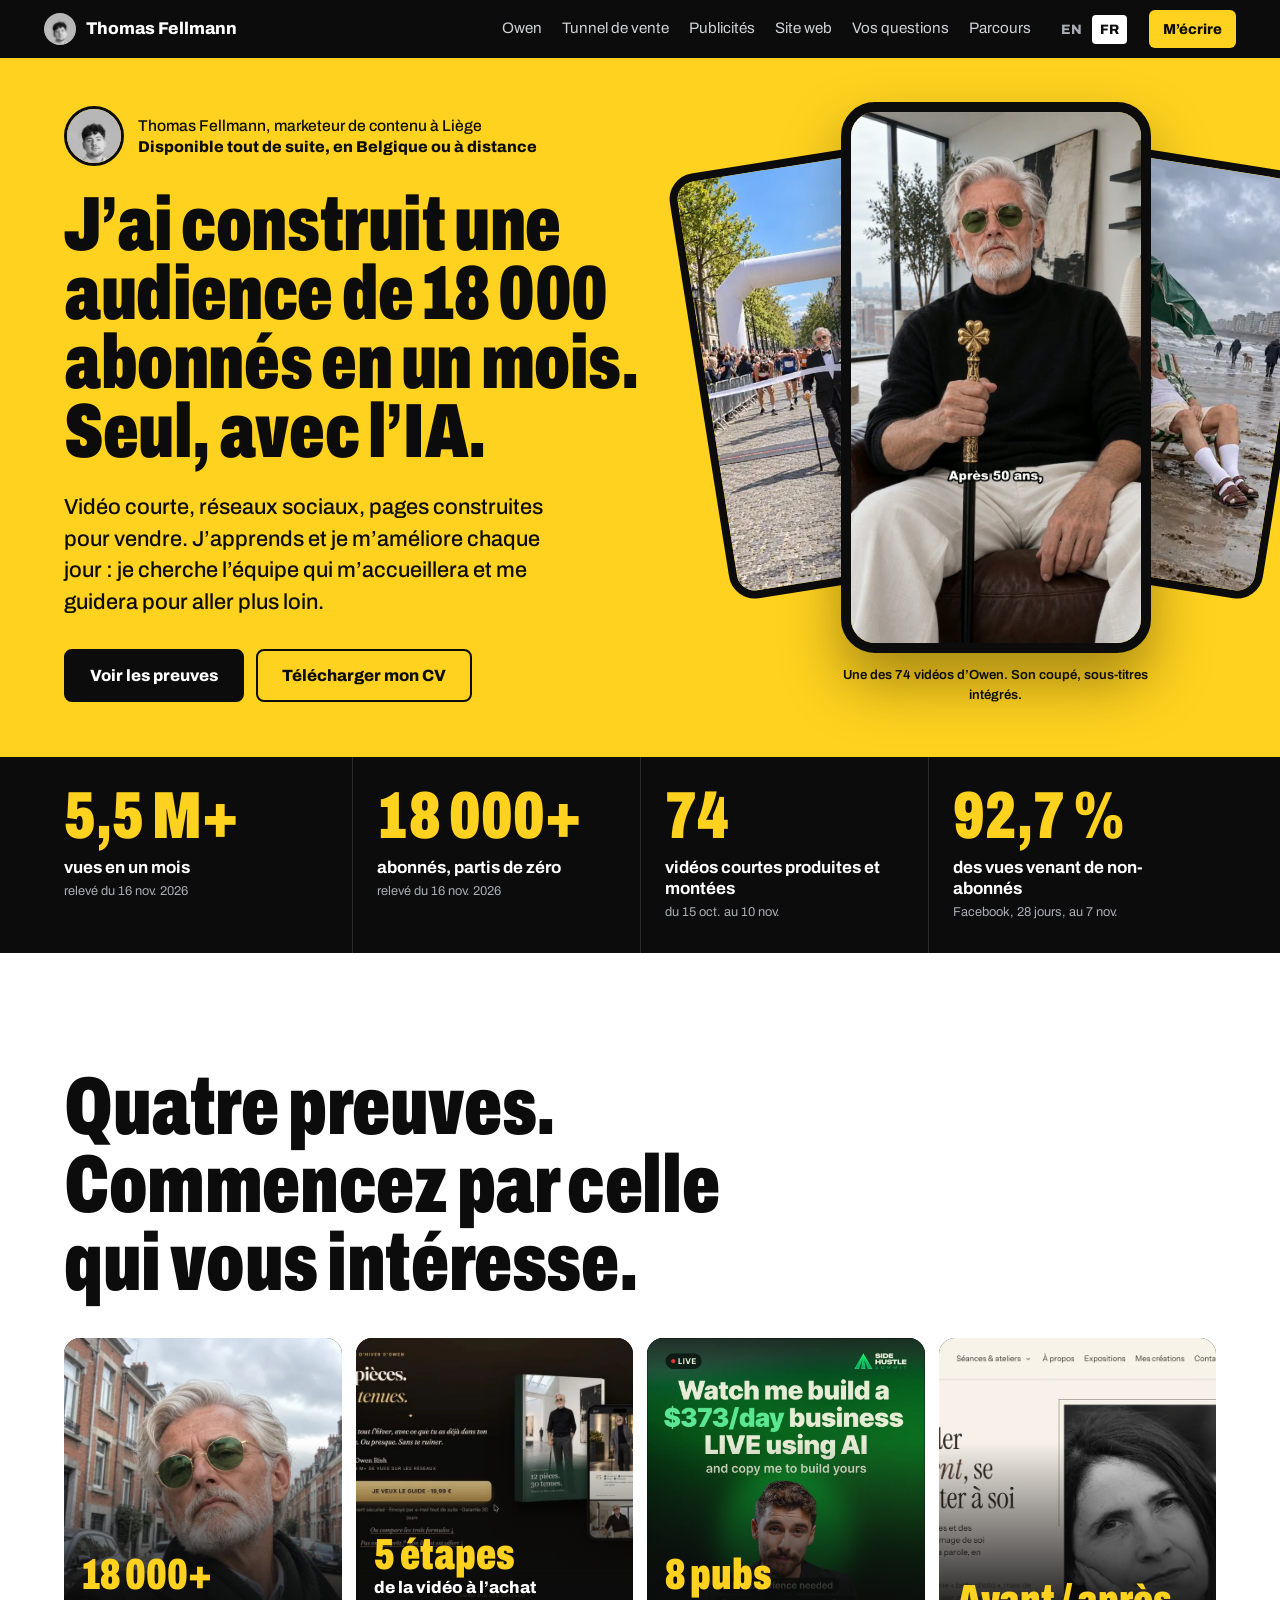
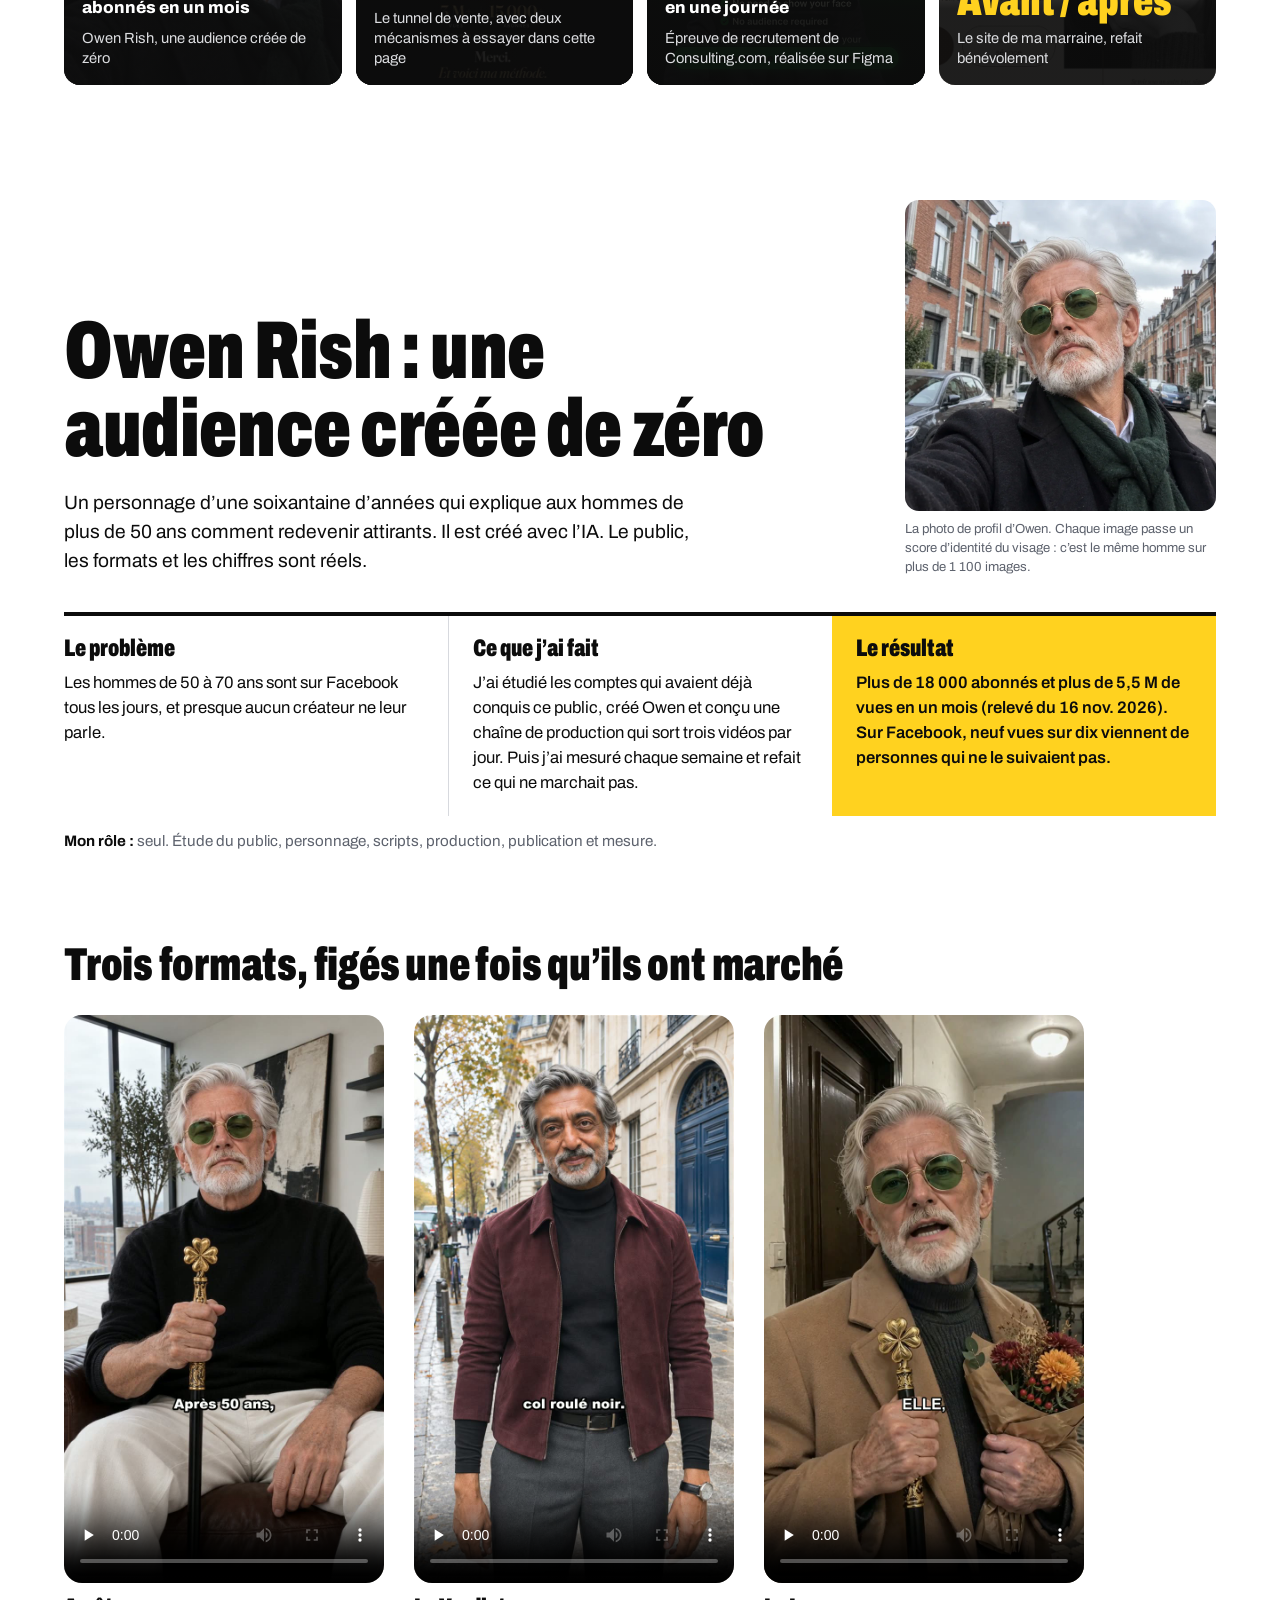
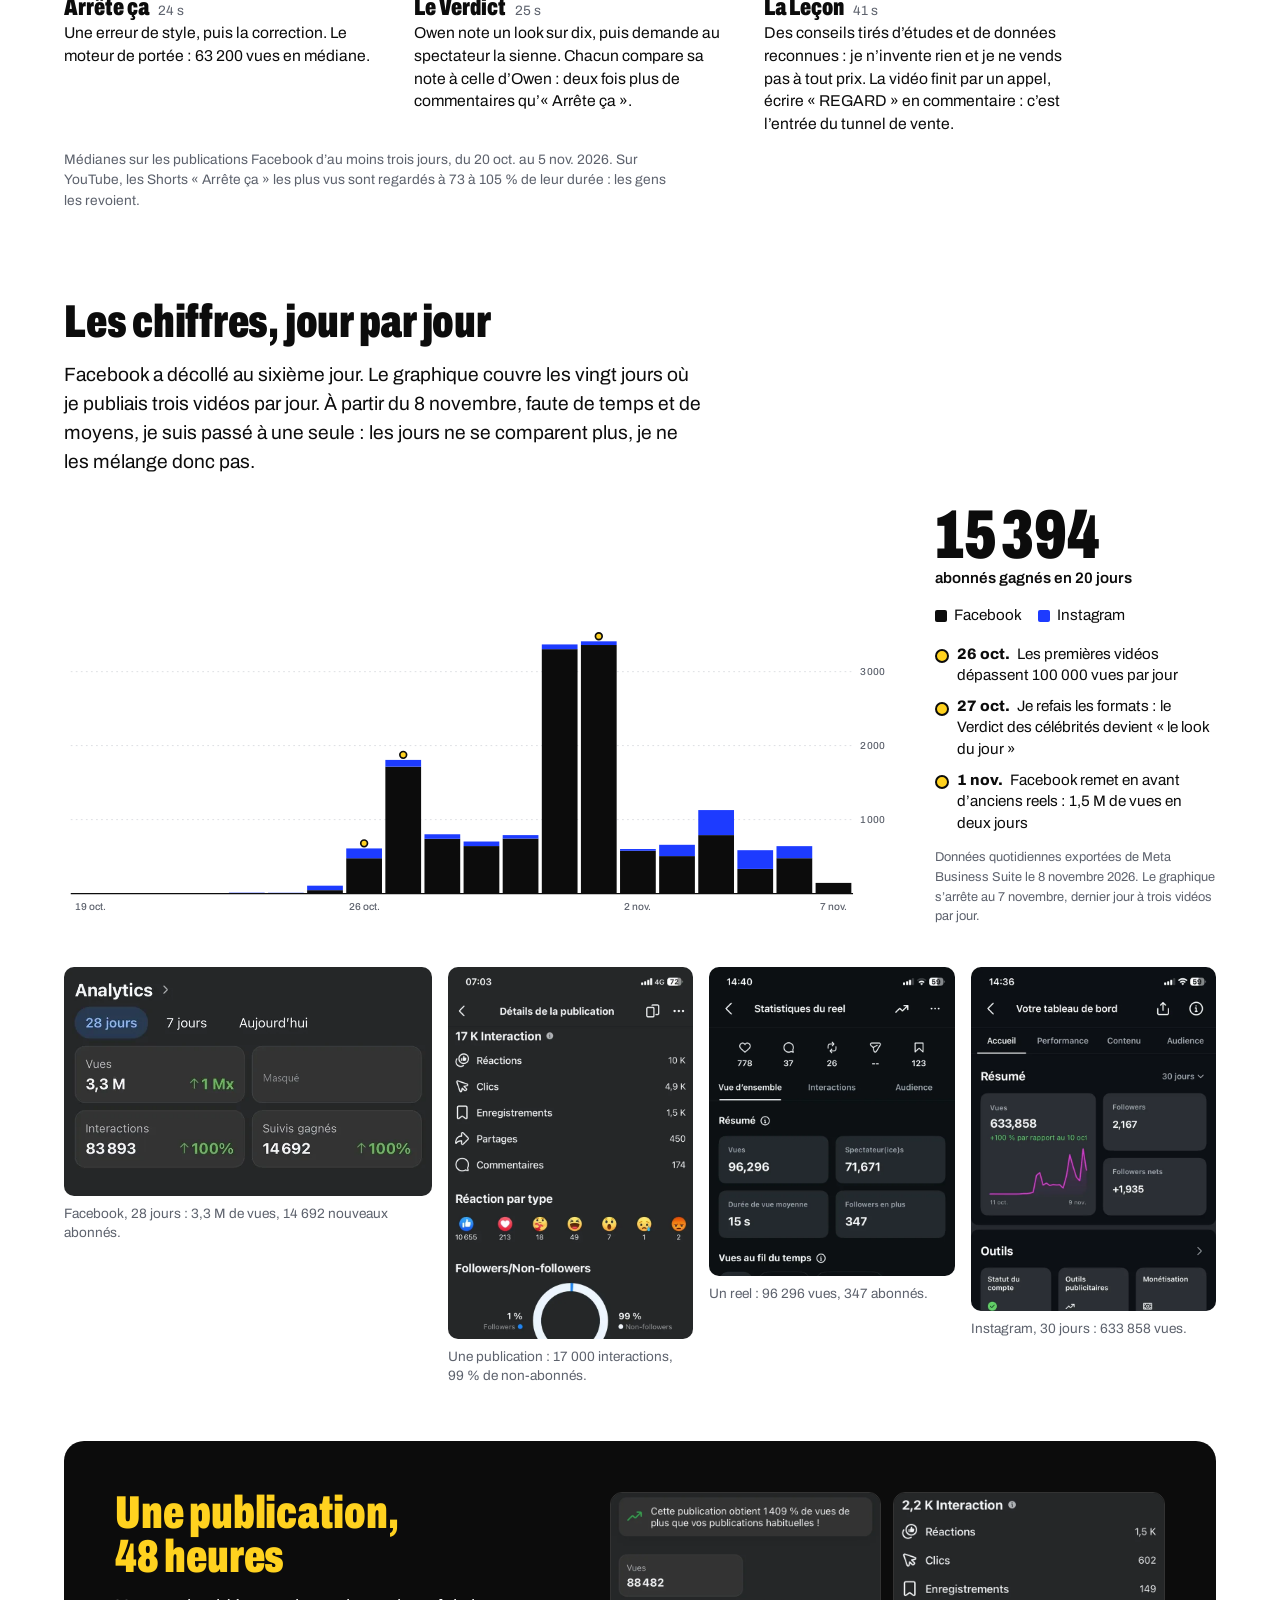
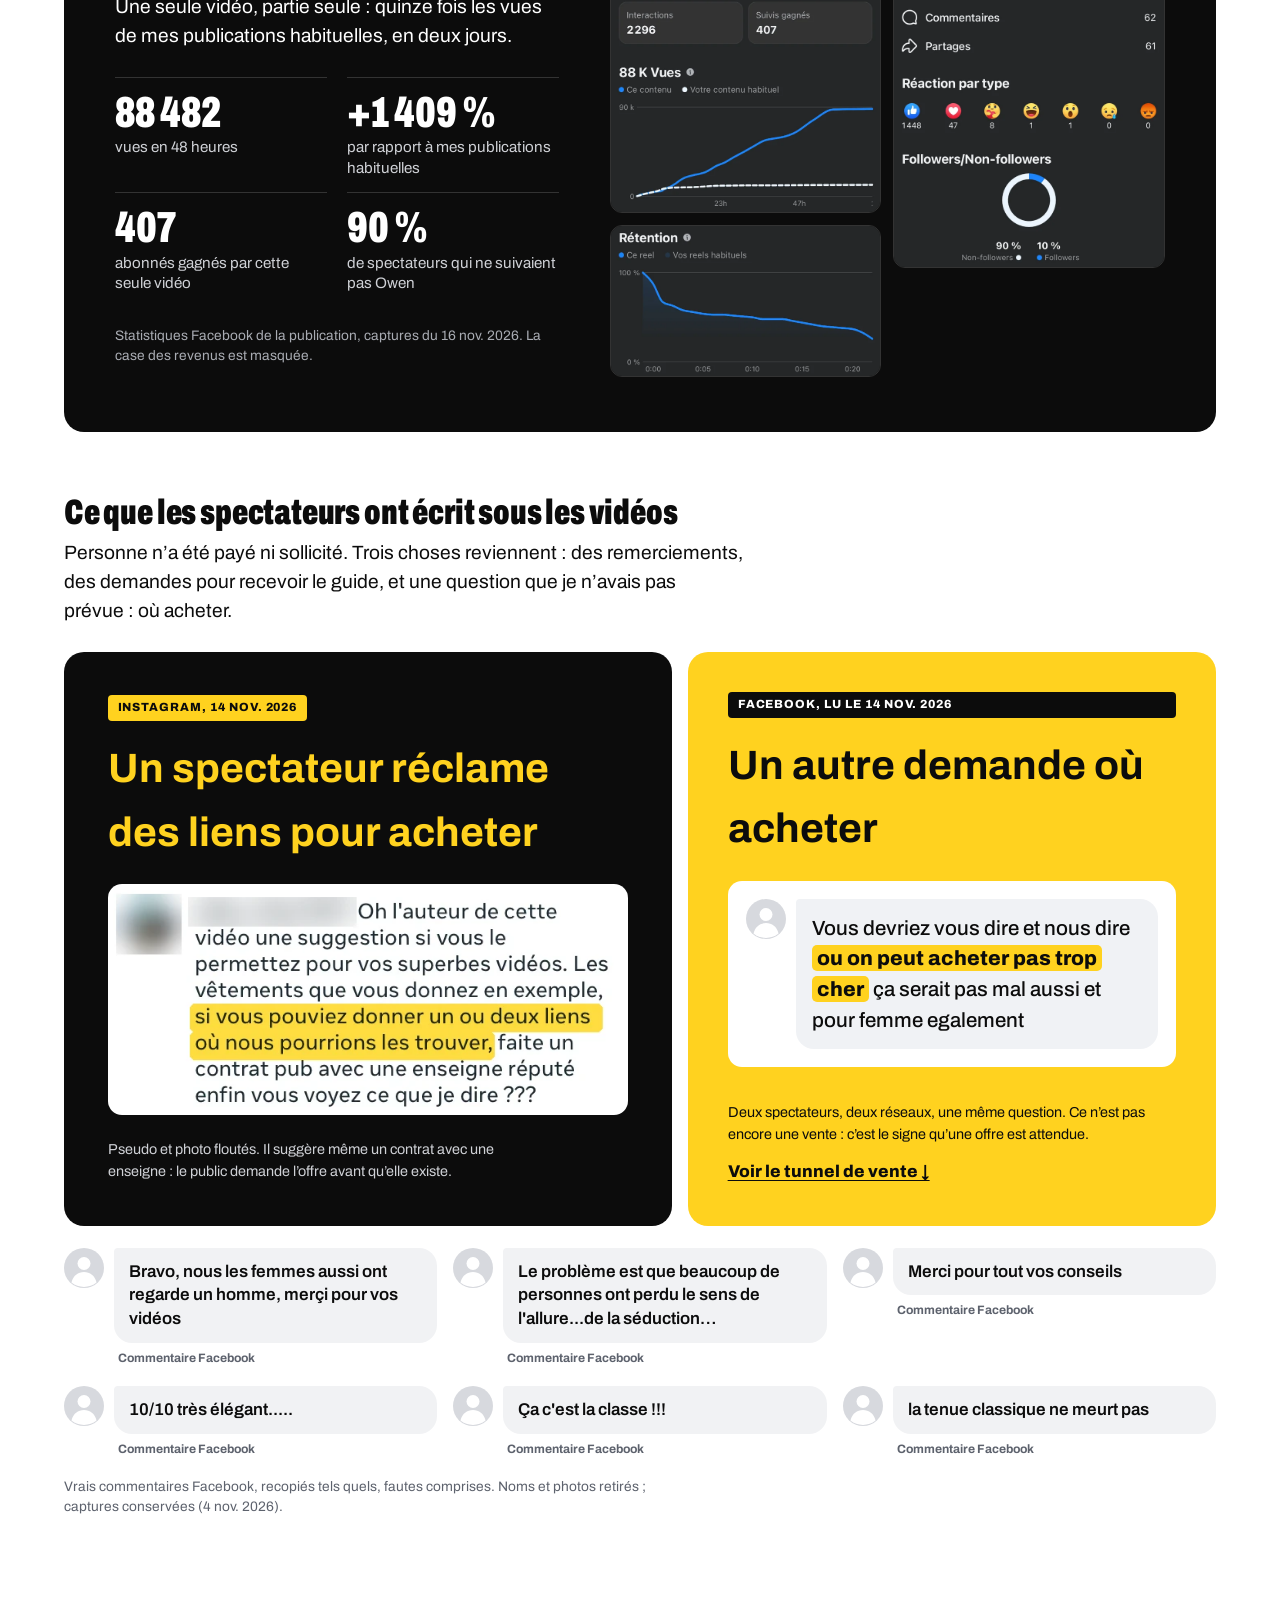
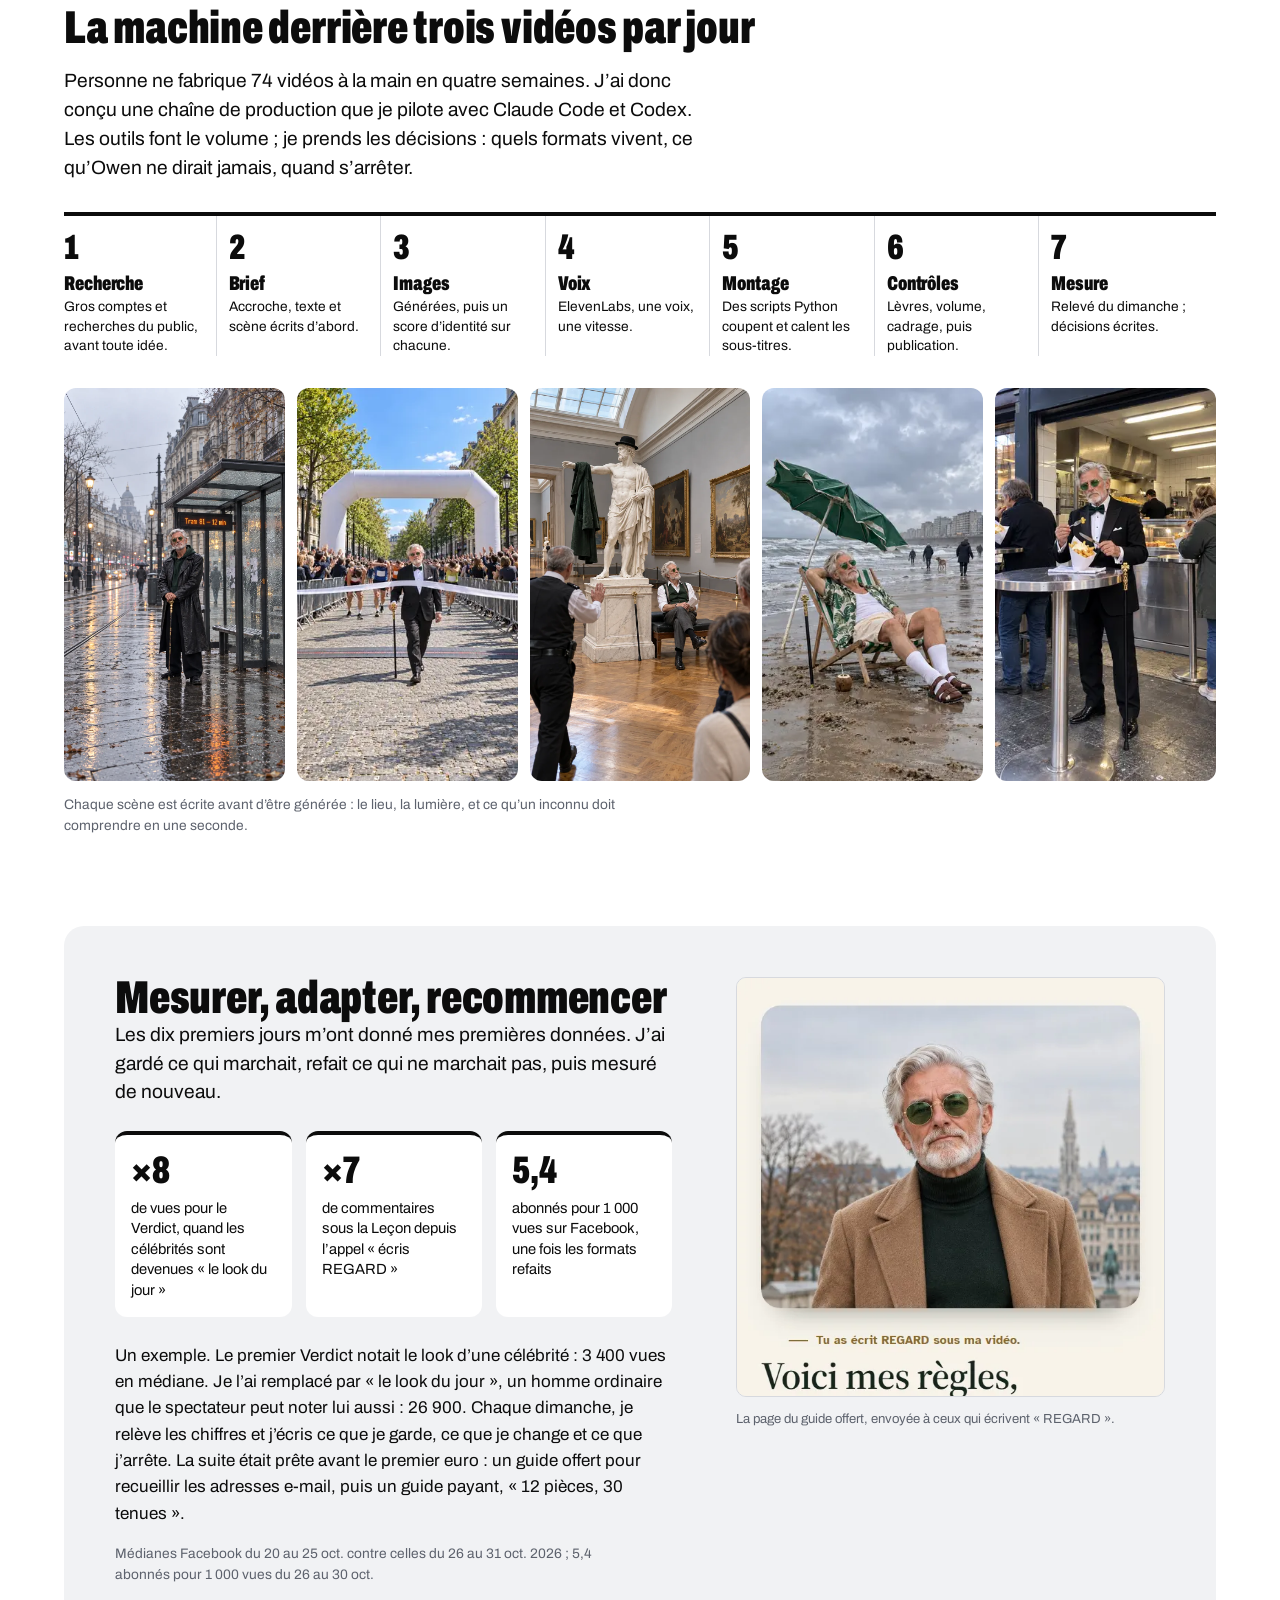
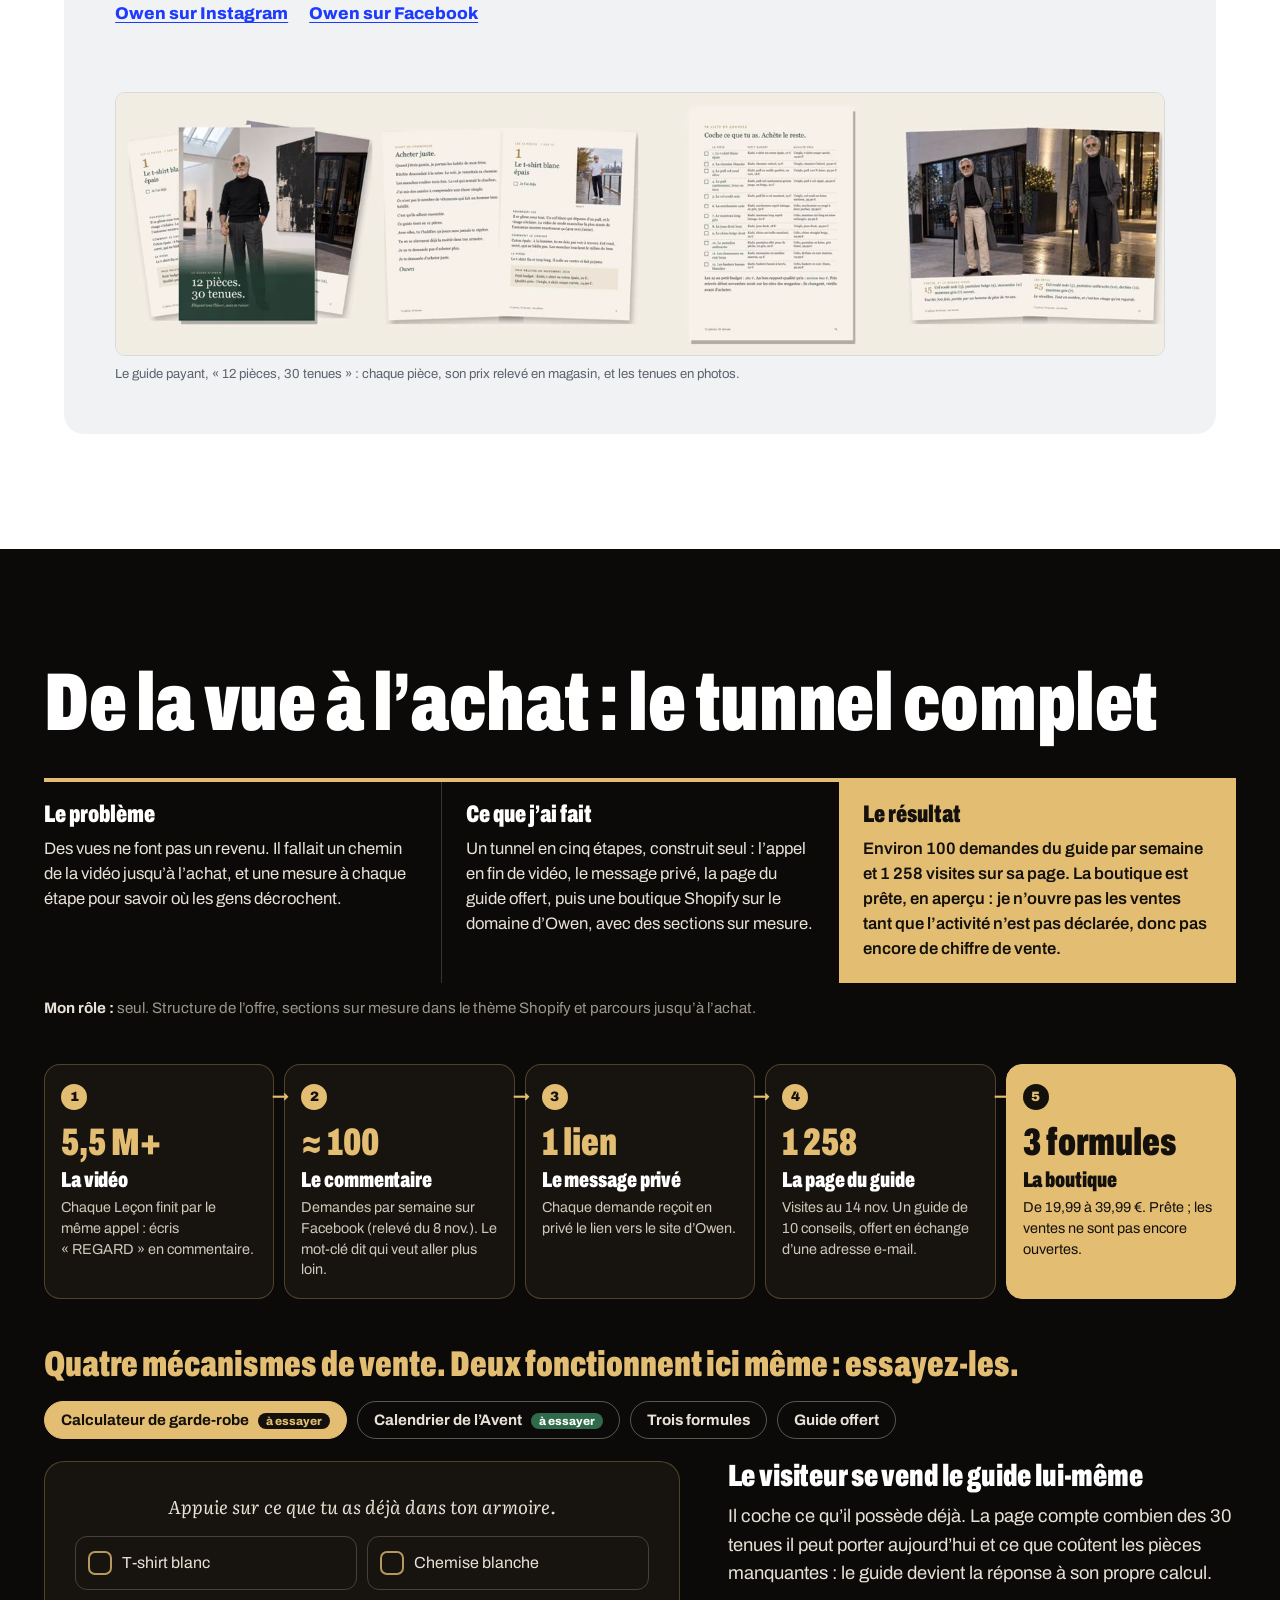
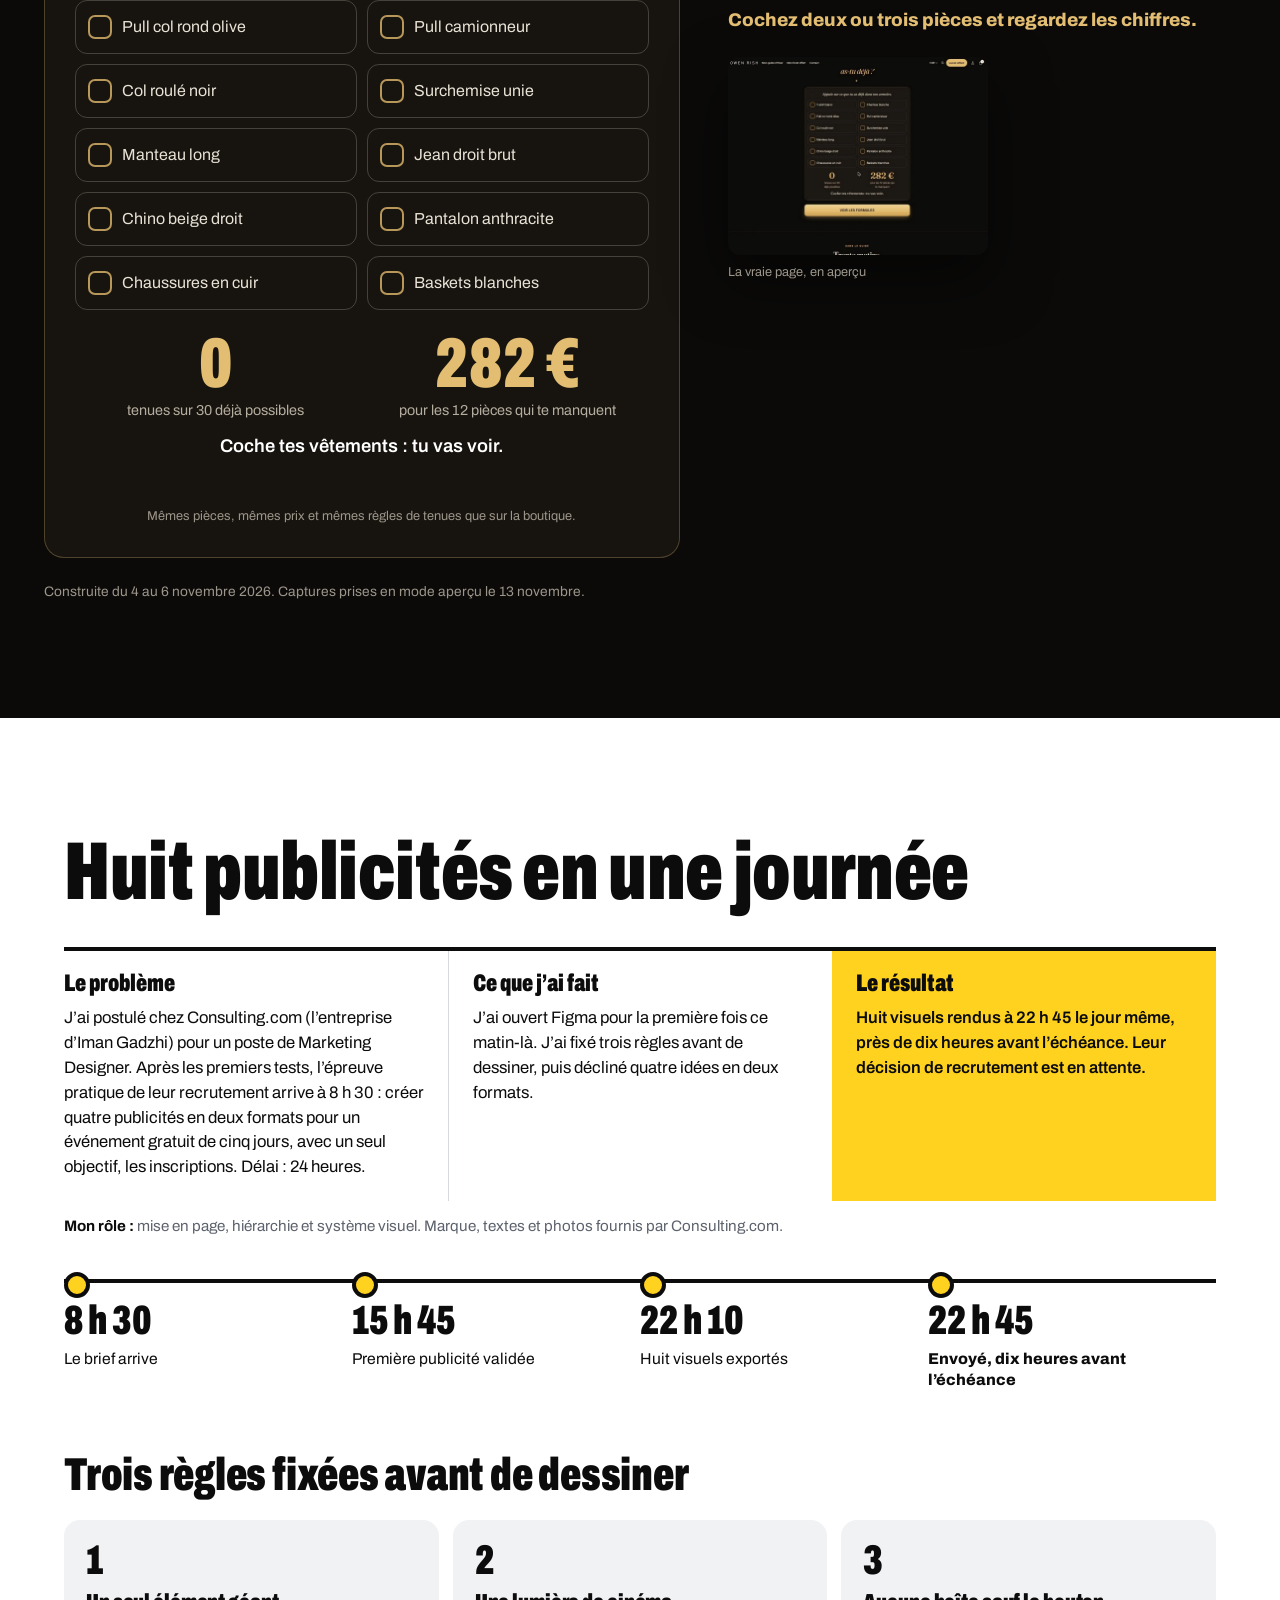
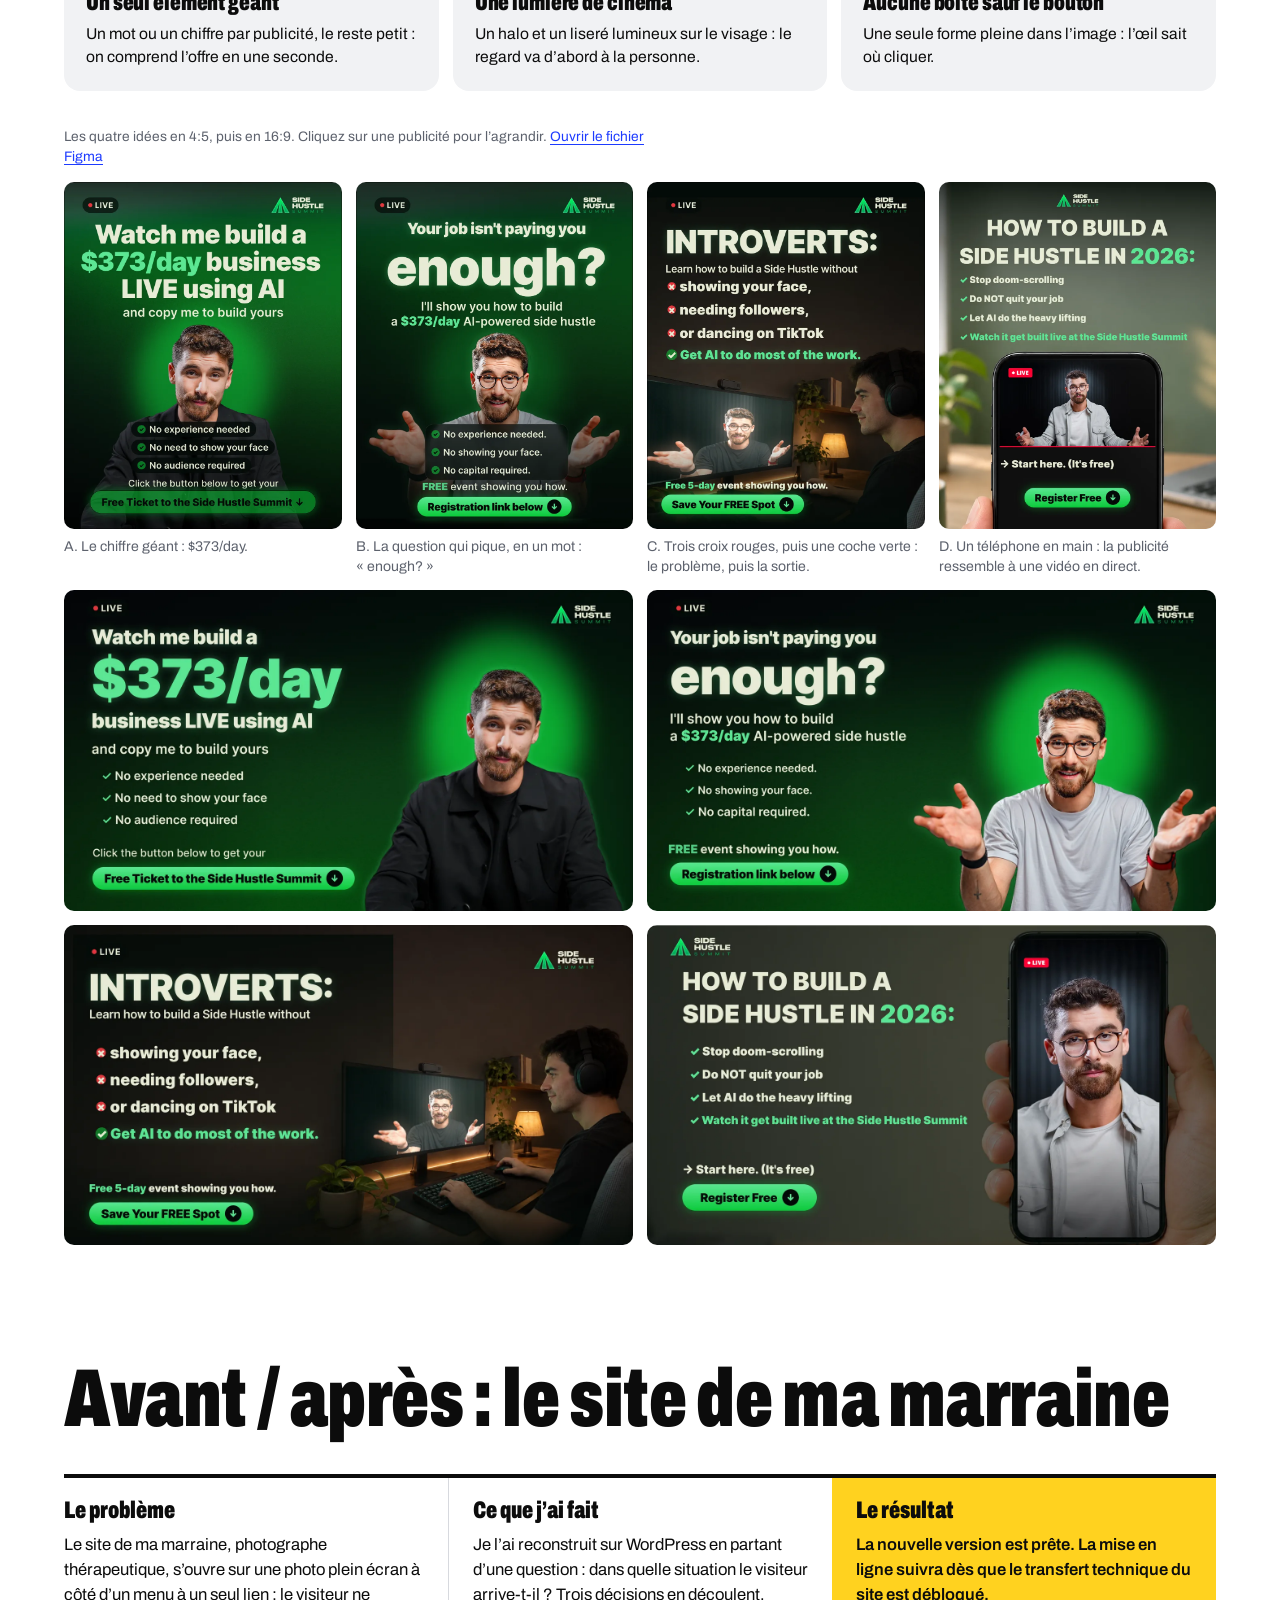
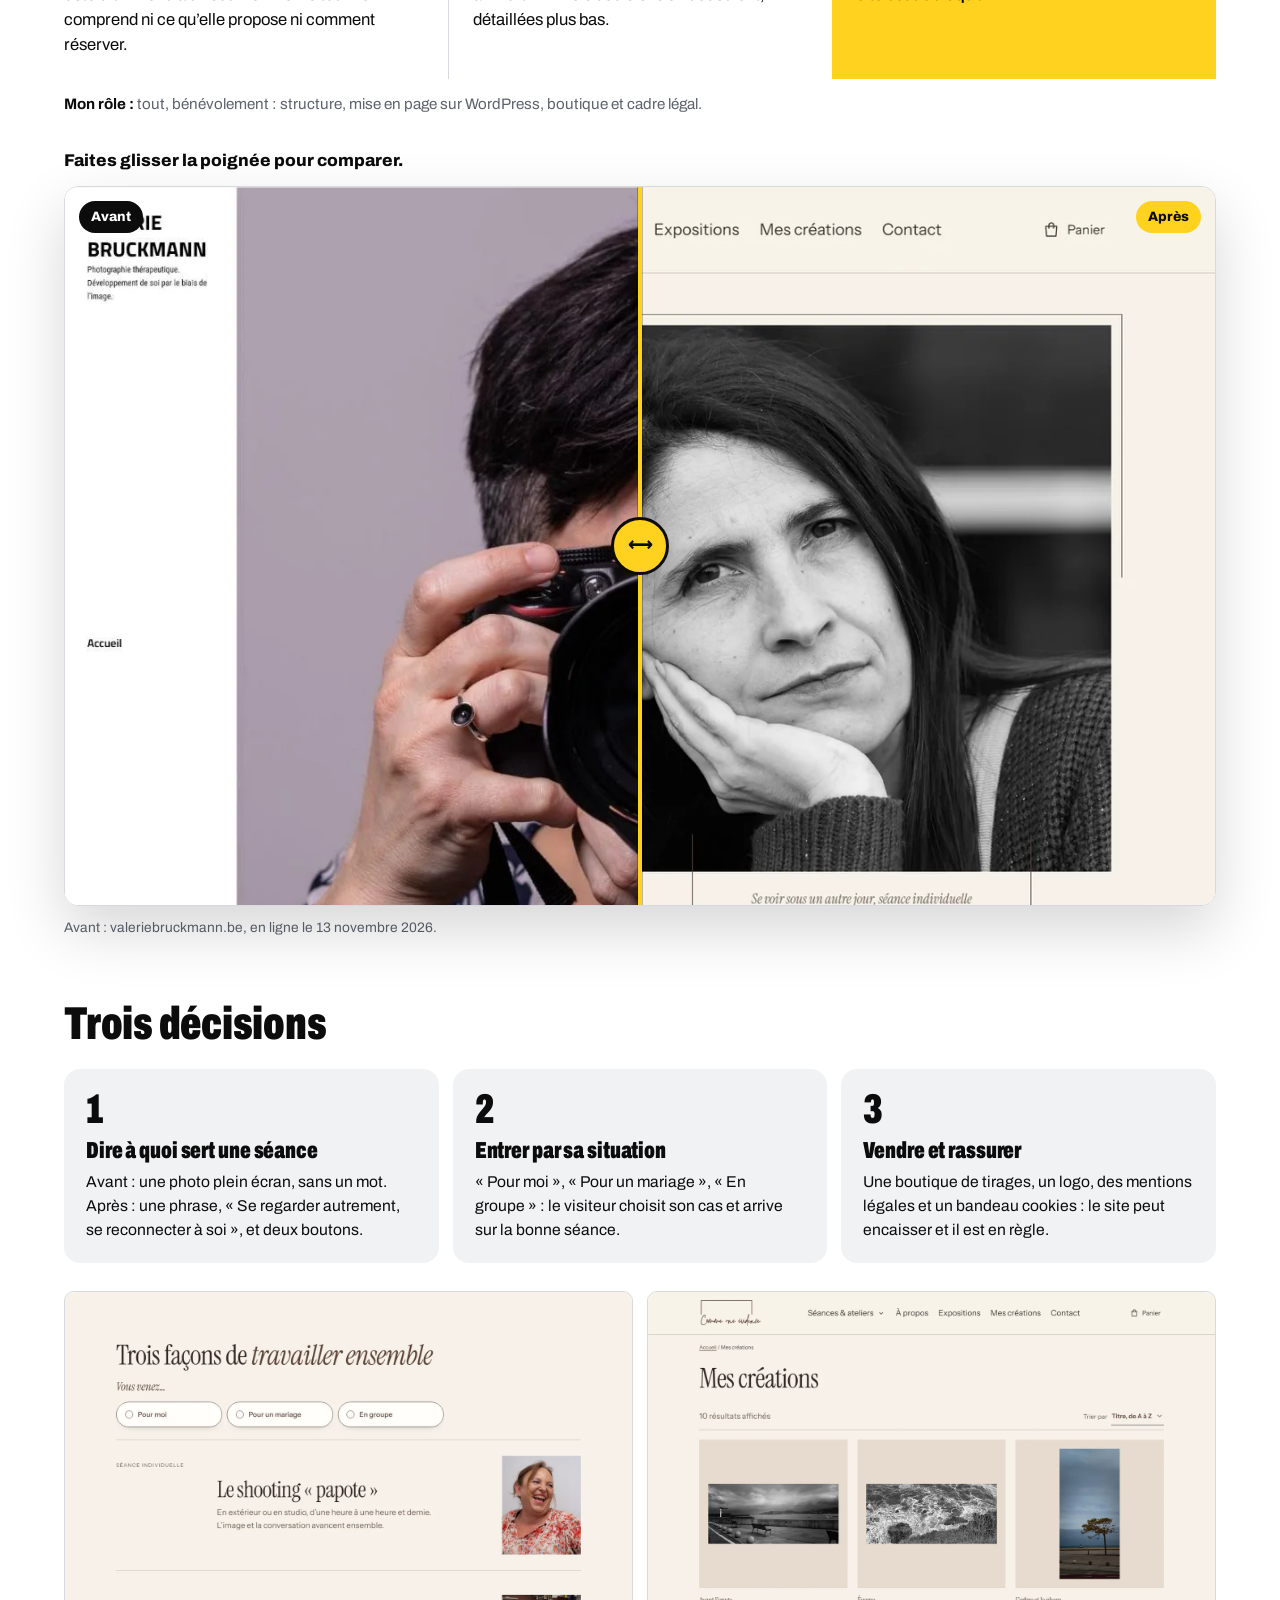
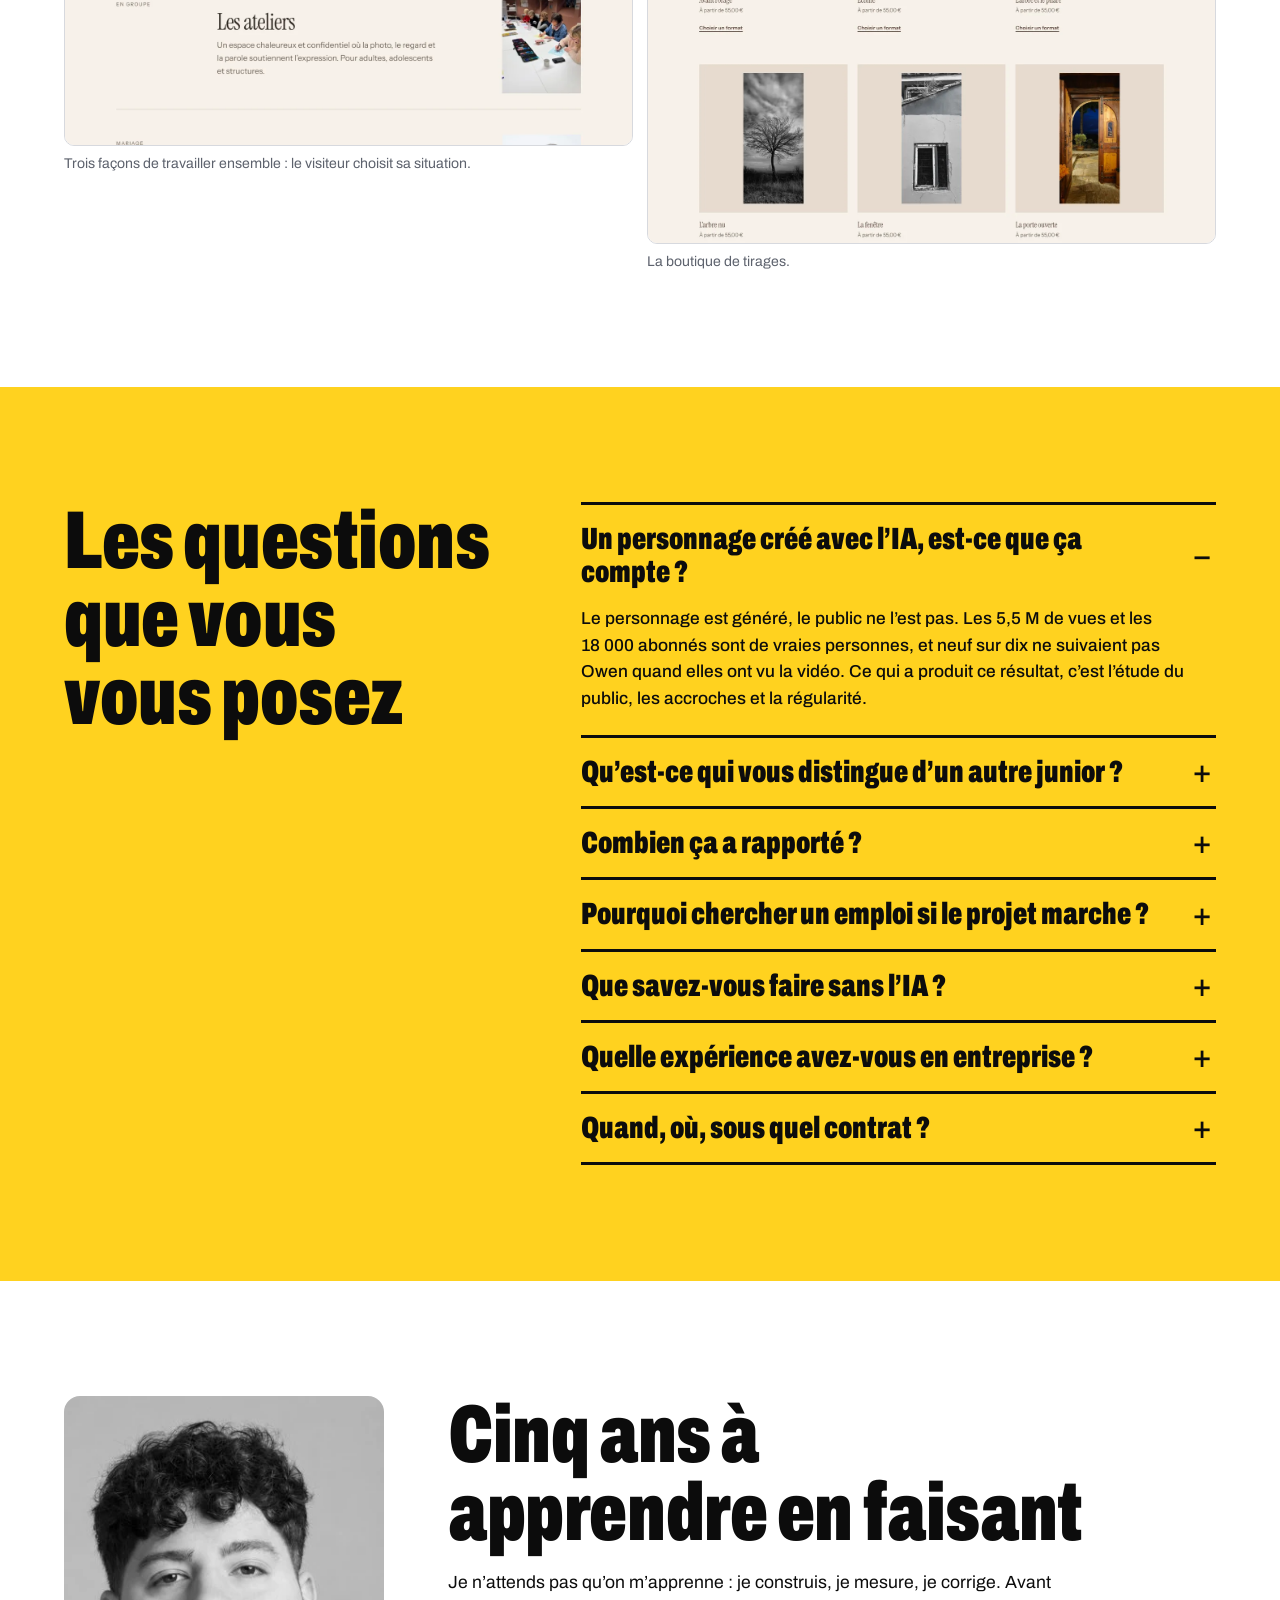
==== fr/index.html @ cfc929bd "V10 : photo ronde, cartes de commentaires, sections publicités et site web Co-Authored-By: Claude Fa" ====
<!doctype html>
<html lang="fr">
<head>
<meta charset="utf-8">
<meta name="viewport" content="width=device-width, initial-scale=1">
<title>Thomas Fellmann, marketeur de contenu : vidéo courte, réseaux sociaux, pages construites pour vendre</title>
<meta name="description" content="J’ai construit une audience de plus de 18 000 abonnés en un mois, seul, avec l’IA : plus de 5,5 M de vues, 74 vidéos, un système de production et un tunnel de vente. Marketeur à Liège, disponible tout de suite.">
<link rel="icon" type="image/png" href="../favicon.png">
<link rel="canonical" href="https://moth2love.github.io/thomas-fellmann/fr/">
<link rel="alternate" hreflang="en" href="https://moth2love.github.io/thomas-fellmann/">
<meta property="og:type" content="website">
<meta property="og:title" content="Thomas Fellmann : une audience de 18 000 abonnés en un mois, seul, avec l’IA">
<meta property="og:description" content="Plus de 5,5 M de vues, 74 vidéos, un système de production et un tunnel de vente complet. Quatre projets, chacun avec son problème, ce que j’ai fait et le résultat.">
<meta property="og:url" content="https://moth2love.github.io/thomas-fellmann/fr/">
<meta property="og:image" content="https://moth2love.github.io/thomas-fellmann/og.png">
<meta property="og:image:width" content="1200">
<meta property="og:image:height" content="630">
<meta name="twitter:card" content="summary_large_image">
<link rel="preconnect" href="https://fonts.googleapis.com">
<link rel="preconnect" href="https://fonts.gstatic.com" crossorigin>
<link href="https://fonts.googleapis.com/css2?family=Archivo:wdth,wght@62..125,100..900&family=Literata:ital,opsz,wght@1,7..72,400&display=swap" rel="stylesheet">
<link rel="stylesheet" href="../style.css?v=10">
</head>
<body>
<a class="skip" href="#work">Aller aux projets</a>

<header class="bar">
  <a class="brand" href="./"><img src="../assets/thomas-rond.webp" width="302" height="302" alt=""><span>Thomas Fellmann</span></a>
  <nav aria-label="Sections"><a href="#owen">Owen</a><a href="#shop">Tunnel de vente</a><a href="#ads">Publicités</a><a href="#web">Site web</a><a href="#faq">Vos questions</a><a href="#about">Parcours</a></nav>
  <p class="lang"><a href="../" lang="en" hreflang="en">EN</a><a href="./" aria-current="page" lang="fr" hreflang="fr">FR</a></p>
  <a class="bar-cta" href="mailto:thomas.fellmnn@gmail.com?subject=Parlons-en">M’écrire</a>
  <span class="progress" aria-hidden="true"></span>
</header>

<main>
<section class="hero" aria-labelledby="hero-title">
  <div class="hero-inner">
    <div class="hero-copy">
      <p class="who"><img src="../assets/thomas-rond.webp" width="302" height="302" alt="Thomas Fellmann"><span>Thomas Fellmann, marketeur de contenu à Liège<br><b>Disponible tout de suite, en Belgique ou à distance</b></span></p>
      <h1 id="hero-title">J’ai construit une audience de 18&nbsp;000 abonnés en un mois. Seul, avec&nbsp;l’IA.</h1>
      <p class="sub">Vidéo courte, réseaux sociaux, pages construites pour vendre. J’apprends et je m’améliore chaque jour : je cherche l’équipe qui m’accueillera et me guidera pour aller plus loin.</p>
      <div class="cta-row">
        <a class="btn" href="#work">Voir les preuves</a>
        <a class="btn ghost" href="../cv/Thomas_Fellmann_CV_FR.pdf" download>Télécharger mon CV</a>
      </div>
    </div>
    <figure class="fan">
      <img class="fan-l" src="../assets/wall/w07.webp" alt="" width="300" height="533">
      <img class="fan-r" src="../assets/wall/w10.webp" alt="" width="300" height="533">
      <div class="phone"><video autoplay muted loop preload="metadata" aria-label="Vidéo d’Owen : Arrête ça, la casquette de sport rouge" playsinline poster="../assets/video/arrete-20.jpg" width="720" height="1280"><source src="../assets/video/arrete-20.mp4" type="video/mp4"></video></div>
      <figcaption>Une des 74 vidéos d’Owen. Son coupé, sous-titres intégrés.</figcaption>
    </figure>
  </div>
  <div class="numbers" aria-label="Résultats en chiffres"><div><b>5,5 M+</b><span>vues en un mois</span><small>relevé du 16 nov. 2026</small></div><div><b>18&nbsp;000+</b><span>abonnés, partis de zéro</span><small>relevé du 16 nov. 2026</small></div><div><b>74</b><span>vidéos courtes produites et montées</span><small>du 15 oct. au 10 nov.</small></div><div><b>92,7 %</b><span>des vues venant de non-abonnés</span><small>Facebook, 28 jours, au 7 nov.</small></div></div>
</section>

<section id="work" class="work" aria-labelledby="work-title">
  <h2 id="work-title">Quatre preuves. Commencez par celle qui vous intéresse.</h2>
  <div class="tiles"><a class="tile" href="#owen"><img src="../assets/owen-portrait.webp" alt="" loading="lazy"><span class="tile-txt"><b>18&nbsp;000+</b><i>abonnés en un mois</i><em>Owen Rish, une audience créée de zéro</em></span></a><a class="tile" href="#shop"><img src="../assets/shop-hero.webp" alt="" loading="lazy"><span class="tile-txt"><b>5 étapes</b><i>de la vidéo à l’achat</i><em>Le tunnel de vente, avec deux mécanismes à essayer dans cette page</em></span></a><a class="tile" href="#ads"><img src="../assets/shs-a-4x5.webp" alt="" loading="lazy"><span class="tile-txt"><b>8 pubs</b><i>en une journée</i><em>Épreuve de recrutement de Consulting.com, réalisée sur Figma</em></span></a><a class="tile" href="#web"><img src="../assets/cue-after.webp" alt="" loading="lazy"><span class="tile-txt"><b>Avant / après</b><em>Le site de ma marraine, refait bénévolement</em></span></a></div>
</section>

<section id="owen" class="proj" aria-labelledby="owen-title">
  <header class="proj-head">
    <div><h2 id="owen-title">Owen Rish : une audience créée de zéro</h2><p class="lede">Un personnage d’une soixantaine d’années qui explique aux hommes de plus de 50 ans comment redevenir attirants. Il est créé avec l’IA. Le public, les formats et les chiffres sont réels.</p></div>
    <figure class="portrait"><img src="../assets/owen-portrait.webp" width="900" height="900" alt="Owen, homme d’une soixantaine d’années aux cheveux gris et lunettes vertes, en selfie dans une rue bruxelloise" loading="lazy"><figcaption>La photo de profil d’Owen. Chaque image passe un score d’identité du visage : c’est le même homme sur plus de 1&nbsp;100 images.</figcaption></figure>
  </header>
  <dl class="fiche"><div><dt>Le problème</dt><dd>Les hommes de 50 à 70 ans sont sur Facebook tous les jours, et presque aucun créateur ne leur parle.</dd></div><div><dt>Ce que j’ai fait</dt><dd>J’ai étudié les comptes qui avaient déjà conquis ce public, créé Owen et conçu une chaîne de production qui sort trois vidéos par jour. Puis j’ai mesuré chaque semaine et refait ce qui ne marchait pas.</dd></div><div class="res"><dt>Le résultat</dt><dd>Plus de 18&nbsp;000 abonnés et plus de 5,5 M de vues en un mois (relevé du 16 nov. 2026). Sur Facebook, neuf vues sur dix viennent de personnes qui ne le suivaient pas.</dd></div></dl><p class="role"><b>Mon rôle :</b> seul. Étude du public, personnage, scripts, production, publication et mesure.</p>

  <div class="block" id="formats">
    <h3>Trois formats, figés une fois qu’ils ont marché</h3>
    <div class="videos"><figure><video controls preload="none" playsinline poster="../assets/video/arrete-20.jpg" width="720" height="1280"><source src="../assets/video/arrete-20.mp4" type="video/mp4"></video><figcaption><b>Arrête ça</b> <span>24 s</span><br>Une erreur de style, puis la correction. Le moteur de portée : 63&nbsp;200 vues en médiane.</figcaption></figure><figure><video controls preload="none" playsinline poster="../assets/video/verdict-25.jpg" width="720" height="1280"><source src="../assets/video/verdict-25.mp4" type="video/mp4"></video><figcaption><b>Le Verdict</b> <span>25 s</span><br>Owen note un look sur dix, puis demande au spectateur la sienne. Chacun compare sa note à celle d’Owen : deux fois plus de commentaires qu’« Arrête ça ».</figcaption></figure><figure><video controls preload="none" playsinline poster="../assets/video/lecon-12.jpg" width="720" height="1280"><source src="../assets/video/lecon-12.mp4" type="video/mp4"></video><figcaption><b>La Leçon</b> <span>41 s</span><br>Des conseils tirés d’études et de données reconnues : je n’invente rien et je ne vends pas à tout prix. La vidéo finit par un appel, écrire « REGARD » en commentaire : c’est l’entrée du tunnel de vente.</figcaption></figure></div>
    <p class="note">Médianes sur les publications Facebook d’au moins trois jours, du 20 oct. au 5 nov. 2026. Sur YouTube, les Shorts « Arrête ça » les plus vus sont regardés à 73 à 105 % de leur durée : les gens les revoient.</p>
  </div>

  <div class="block" id="results">
    <h3>Les chiffres, jour par jour</h3>
    <p class="lede">Facebook a décollé au sixième jour. Le graphique couvre les vingt jours où je publiais trois vidéos par jour. À partir du 8 novembre, faute de temps et de moyens, je suis passé à une seule : les jours ne se comparent plus, je ne les mélange donc pas.</p>
    <!--CHART--><figure class="chart-wrap"><svg class="chart" viewBox="0 0 1000 380" role="img" aria-labelledby="chart-title chart-desc"><title id="chart-title">Abonnés gagnés par jour, Facebook et Instagram, du 19 octobre au 7 novembre 2026</title><desc id="chart-desc">15 394 abonnés gagnés en 20 jours. Meilleur jour : 3 410.</desc><line class="grid" x1="8" x2="936" y1="252.2" y2="252.2"/><text class="axis" x="944" y="256.2">1 000</text><line class="grid" x1="8" x2="936" y1="164.4" y2="164.4"/><text class="axis" x="944" y="168.4">2 000</text><line class="grid" x1="8" x2="936" y1="76.7" y2="76.7"/><text class="axis" x="944" y="80.7">3 000</text><rect class="bar fb" x="10.0" y="340.0" width="42.4" height="0.0" style="--i:0"><title>19 oct. : 0 Facebook, 0 Instagram</title></rect><text class="axis" x="31.2" y="360" text-anchor="middle">19 oct.</text><rect class="bar fb" x="56.4" y="339.9" width="42.4" height="0.1" style="--i:1"><title>20 oct. : 1 Facebook, 0 Instagram</title></rect><rect class="bar fb" x="102.8" y="339.6" width="42.4" height="0.4" style="--i:2"><title>21 oct. : 4 Facebook, 0 Instagram</title></rect><rect class="bar fb" x="149.2" y="339.9" width="42.4" height="0.1" style="--i:3"><title>22 oct. : 1 Facebook, 0 Instagram</title></rect><rect class="bar fb" x="195.6" y="339.4" width="42.4" height="0.6" style="--i:4"><title>23 oct. : 7 Facebook, 5 Instagram</title></rect><rect class="bar ig" x="195.6" y="338.9" width="42.4" height="0.4" style="--i:4"/><rect class="bar fb" x="242.0" y="339.6" width="42.4" height="0.4" style="--i:5"><title>24 oct. : 5 Facebook, 6 Instagram</title></rect><rect class="bar ig" x="242.0" y="339.0" width="42.4" height="0.5" style="--i:5"/><rect class="bar fb" x="288.4" y="335.9" width="42.4" height="4.1" style="--i:6"><title>25 oct. : 47 Facebook, 60 Instagram</title></rect><rect class="bar ig" x="288.4" y="330.6" width="42.4" height="5.3" style="--i:6"/><rect class="bar fb" x="334.8" y="298.0" width="42.4" height="42.0" style="--i:7"><title>26 oct. : 478 Facebook, 133 Instagram</title></rect><rect class="bar ig" x="334.8" y="286.4" width="42.4" height="11.7" style="--i:7"/><text class="axis" x="356.0" y="360" text-anchor="middle">26 oct.</text><rect class="bar fb" x="381.2" y="189.4" width="42.4" height="150.6" style="--i:8"><title>27 oct. : 1 716 Facebook, 91 Instagram</title></rect><rect class="bar ig" x="381.2" y="181.4" width="42.4" height="8.0" style="--i:8"/><rect class="bar fb" x="427.6" y="275.0" width="42.4" height="65.0" style="--i:9"><title>28 oct. : 741 Facebook, 61 Instagram</title></rect><rect class="bar ig" x="427.6" y="269.6" width="42.4" height="5.4" style="--i:9"/><rect class="bar fb" x="474.0" y="283.6" width="42.4" height="56.4" style="--i:10"><title>29 oct. : 643 Facebook, 61 Instagram</title></rect><rect class="bar ig" x="474.0" y="278.2" width="42.4" height="5.4" style="--i:10"/><rect class="bar fb" x="520.4" y="274.7" width="42.4" height="65.3" style="--i:11"><title>30 oct. : 744 Facebook, 47 Instagram</title></rect><rect class="bar ig" x="520.4" y="270.6" width="42.4" height="4.1" style="--i:11"/><rect class="bar fb" x="566.8" y="50.0" width="42.4" height="290.0" style="--i:12"><title>31 oct. : 3 304 Facebook, 64 Instagram</title></rect><rect class="bar ig" x="566.8" y="44.4" width="42.4" height="5.6" style="--i:12"/><rect class="bar fb" x="613.2" y="45.1" width="42.4" height="294.9" style="--i:13"><title>1 nov. : 3 360 Facebook, 50 Instagram</title></rect><rect class="bar ig" x="613.2" y="40.7" width="42.4" height="4.4" style="--i:13"/><rect class="bar fb" x="659.6" y="289.2" width="42.4" height="50.8" style="--i:14"><title>2 nov. : 579 Facebook, 24 Instagram</title></rect><rect class="bar ig" x="659.6" y="287.1" width="42.4" height="2.1" style="--i:14"/><text class="axis" x="680.8" y="360" text-anchor="middle">2 nov.</text><rect class="bar fb" x="706.0" y="295.5" width="42.4" height="44.5" style="--i:15"><title>3 nov. : 507 Facebook, 153 Instagram</title></rect><rect class="bar ig" x="706.0" y="282.1" width="42.4" height="13.4" style="--i:15"/><rect class="bar fb" x="752.4" y="270.6" width="42.4" height="69.4" style="--i:16"><title>4 nov. : 791 Facebook, 338 Instagram</title></rect><rect class="bar ig" x="752.4" y="240.9" width="42.4" height="29.7" style="--i:16"/><rect class="bar fb" x="798.8" y="310.7" width="42.4" height="29.3" style="--i:17"><title>5 nov. : 334 Facebook, 253 Instagram</title></rect><rect class="bar ig" x="798.8" y="288.5" width="42.4" height="22.2" style="--i:17"/><rect class="bar fb" x="845.2" y="298.0" width="42.4" height="42.0" style="--i:18"><title>6 nov. : 478 Facebook, 163 Instagram</title></rect><rect class="bar ig" x="845.2" y="283.7" width="42.4" height="14.3" style="--i:18"/><rect class="bar fb" x="891.6" y="327.3" width="42.4" height="12.7" style="--i:19"><title>7 nov. : 145 Facebook, 0 Instagram</title></rect><text class="axis" x="912.8" y="360" text-anchor="middle">7 nov.</text><line class="base" x1="8" x2="936" y1="340.0" y2="340.0"/><g class="note n1"><circle cx="356.0" cy="280.4" r="4"/></g><g class="note n2"><circle cx="402.4" cy="175.4" r="4"/></g><g class="note n3"><circle cx="634.4" cy="34.7" r="4"/></g></svg><figcaption><p class="chart-total"><strong>15 394</strong> abonnés gagnés en 20 jours</p><ul class="chart-key"><li class="k-fb">Facebook</li><li class="k-ig">Instagram</li></ul><ol class="chart-notes"><li class="n1"><span class="when">26 oct.</span> Les premières vidéos dépassent 100 000 vues par jour</li><li class="n2"><span class="when">27 oct.</span> Je refais les formats : le Verdict des célébrités devient « le look du jour »</li><li class="n3"><span class="when">1 nov.</span> Facebook remet en avant d’anciens reels : 1,5 M de vues en deux jours</li></ol><p class="source">Données quotidiennes exportées de Meta Business Suite le 8 novembre 2026. Le graphique s’arrête au 7 novembre, dernier jour à trois vidéos par jour.</p></figcaption></figure><!--/CHART-->
    <div class="proof"><figure><img src="../assets/stats-1.webp" width="700" height="436" alt="Statistiques Facebook, 28 jours : 3,3 M de vues, 83 893 interactions, 14 692 abonnés gagnés" loading="lazy"><figcaption>Facebook, 28 jours : 3,3 M de vues, 14&nbsp;692 nouveaux abonnés.</figcaption></figure><figure><img src="../assets/stats-3.webp" width="700" height="1060" alt="Détails d’une publication Facebook : 17 000 interactions, 99 % de non-abonnés" loading="lazy"><figcaption>Une publication : 17&nbsp;000 interactions, 99 % de non-abonnés.</figcaption></figure><figure><img src="../assets/stats-4.webp" width="700" height="880" alt="Reel Instagram : 96 296 vues, 347 nouveaux abonnés" loading="lazy"><figcaption>Un reel : 96&nbsp;296 vues, 347 abonnés.</figcaption></figure><figure><img src="../assets/stats-2.webp" width="700" height="980" alt="Tableau de bord Instagram, 30 jours : 633 858 vues, 2 167 abonnés" loading="lazy"><figcaption>Instagram, 30 jours : 633&nbsp;858 vues.</figcaption></figure></div>
    <div class="spot">
      <div class="spot-txt"><h4>Une publication, 48 heures</h4><p class="lede">Une seule vidéo, partie seule : quinze fois les vues de mes publications habituelles, en deux jours.</p><ul class="spot-stats"><li><b>88&nbsp;482</b>vues en 48 heures</li><li><b>+1&nbsp;409 %</b>par rapport à mes publications habituelles</li><li><b>407</b>abonnés gagnés par cette seule vidéo</li><li><b>90 %</b>de spectateurs qui ne suivaient pas Owen</li></ul><p class="note">Statistiques Facebook de la publication, captures du 16 nov. 2026. La case des revenus est masquée.</p></div>
      <div class="spot-imgs"><img src="../assets/post-vues.webp" width="700" height="829" alt="Statistiques Facebook d’une publication : 88 482 vues, 2 296 interactions, 407 suivis gagnés, 1 409 % de vues de plus que les publications habituelles" loading="lazy"><img src="../assets/post-retention.webp" width="700" height="389" alt="Courbe de rétention : la moitié des spectateurs regarde encore après dix secondes" loading="lazy"><img src="../assets/post-interactions.webp" width="700" height="972" alt="Détail des interactions : 1 500 réactions, 602 clics, 149 enregistrements, 62 commentaires, 61 partages, 90 % de non-abonnés" loading="lazy"></div>
    </div>
    <div class="voices"><h4>Ce que les spectateurs ont écrit sous les vidéos</h4><p class="lede">Personne n’a été payé ni sollicité. Trois choses reviennent : des remerciements, des demandes pour recevoir le guide, et une question que je n’avais pas prévue : où acheter.</p><div class="voices-top"><figure class="voice-top"><span class="tag">Instagram, 14 nov. 2026</span><h5 class="ask-h">Un spectateur réclame des liens pour acheter</h5><img src="../assets/comment-liens.webp" width="636" height="282" alt="Commentaire Instagram : Les vêtements que vous donnez en exemple, si vous pouviez donner un ou deux liens où nous pourrions les trouver, faite un contrat pub avec une enseigne réputé" loading="lazy"><figcaption>Pseudo et photo floutés. Il suggère même un contrat avec une enseigne : le public demande l’offre avant qu’elle existe.</figcaption></figure><figure class="voice-ask"><span class="tag">Facebook, lu le 14 nov. 2026</span><h5 class="ask-h">Un autre demande où acheter</h5><div class="fb"><svg class="av" viewBox="0 0 40 40" aria-hidden="true"><circle cx="20" cy="20" r="20"/><circle cx="20" cy="15.5" r="6.5"/><path d="M7.5 34.5c1.6-7 6.6-10.5 12.5-10.5s10.9 3.5 12.5 10.5a20 20 0 0 1-25 0z"/></svg><blockquote><p>Vous devriez vous dire et nous dire <mark>ou on peut acheter pas trop cher</mark> ça serait pas mal aussi et pour femme egalement</p></blockquote></div><figcaption>Deux spectateurs, deux réseaux, une même question. Ce n’est pas encore une vente : c’est le signe qu’une offre est attendue.</figcaption><a class="more" href="#shop">Voir le tunnel de vente ↓</a></figure></div><div class="voices-grid"><figure class="cm"><svg class="av" viewBox="0 0 40 40" aria-hidden="true"><circle cx="20" cy="20" r="20"/><circle cx="20" cy="15.5" r="6.5"/><path d="M7.5 34.5c1.6-7 6.6-10.5 12.5-10.5s10.9 3.5 12.5 10.5a20 20 0 0 1-25 0z"/></svg><div class="cm-b"><blockquote><p>Bravo, nous les femmes aussi ont regarde un homme, merçi pour vos vidéos</p></blockquote><figcaption>Commentaire Facebook</figcaption></div></figure><figure class="cm"><svg class="av" viewBox="0 0 40 40" aria-hidden="true"><circle cx="20" cy="20" r="20"/><circle cx="20" cy="15.5" r="6.5"/><path d="M7.5 34.5c1.6-7 6.6-10.5 12.5-10.5s10.9 3.5 12.5 10.5a20 20 0 0 1-25 0z"/></svg><div class="cm-b"><blockquote><p>Le problème est que beaucoup de personnes ont perdu le sens de l'allure...de la séduction…</p></blockquote><figcaption>Commentaire Facebook</figcaption></div></figure><figure class="cm"><svg class="av" viewBox="0 0 40 40" aria-hidden="true"><circle cx="20" cy="20" r="20"/><circle cx="20" cy="15.5" r="6.5"/><path d="M7.5 34.5c1.6-7 6.6-10.5 12.5-10.5s10.9 3.5 12.5 10.5a20 20 0 0 1-25 0z"/></svg><div class="cm-b"><blockquote><p>Merci pour tout vos conseils</p></blockquote><figcaption>Commentaire Facebook</figcaption></div></figure><figure class="cm"><svg class="av" viewBox="0 0 40 40" aria-hidden="true"><circle cx="20" cy="20" r="20"/><circle cx="20" cy="15.5" r="6.5"/><path d="M7.5 34.5c1.6-7 6.6-10.5 12.5-10.5s10.9 3.5 12.5 10.5a20 20 0 0 1-25 0z"/></svg><div class="cm-b"><blockquote><p>10/10 très élégant.....</p></blockquote><figcaption>Commentaire Facebook</figcaption></div></figure><figure class="cm"><svg class="av" viewBox="0 0 40 40" aria-hidden="true"><circle cx="20" cy="20" r="20"/><circle cx="20" cy="15.5" r="6.5"/><path d="M7.5 34.5c1.6-7 6.6-10.5 12.5-10.5s10.9 3.5 12.5 10.5a20 20 0 0 1-25 0z"/></svg><div class="cm-b"><blockquote><p>Ça c'est la classe !!!</p></blockquote><figcaption>Commentaire Facebook</figcaption></div></figure><figure class="cm"><svg class="av" viewBox="0 0 40 40" aria-hidden="true"><circle cx="20" cy="20" r="20"/><circle cx="20" cy="15.5" r="6.5"/><path d="M7.5 34.5c1.6-7 6.6-10.5 12.5-10.5s10.9 3.5 12.5 10.5a20 20 0 0 1-25 0z"/></svg><div class="cm-b"><blockquote><p>la tenue classique ne meurt pas</p></blockquote><figcaption>Commentaire Facebook</figcaption></div></figure></div><p class="note">Vrais commentaires Facebook, recopiés tels quels, fautes comprises. Noms et photos retirés ; captures conservées (4 nov. 2026).</p></div>
  </div>

  <div class="block" id="machine">
    <h3>La machine derrière trois vidéos par jour</h3>
    <p class="lede">Personne ne fabrique 74 vidéos à la main en quatre semaines. J’ai donc conçu une chaîne de production que je pilote avec Claude Code et Codex. Les outils font le volume ; je prends les décisions : quels formats vivent, ce qu’Owen ne dirait jamais, quand s’arrêter.</p>
    <ol class="pipeline" aria-label="Comment une vidéo d’Owen est fabriquée"><li><h4>Recherche</h4><p>Gros comptes et recherches du public, avant toute idée.</p></li><li><h4>Brief</h4><p>Accroche, texte et scène écrits d’abord.</p></li><li><h4>Images</h4><p>Générées, puis un score d’identité sur chacune.</p></li><li><h4>Voix</h4><p>ElevenLabs, une voix, une vitesse.</p></li><li><h4>Montage</h4><p>Des scripts Python coupent et calent les sous-titres.</p></li><li><h4>Contrôles</h4><p>Lèvres, volume, cadrage, puis publication.</p></li><li><h4>Mesure</h4><p>Relevé du dimanche ; décisions écrites.</p></li></ol>
    <div class="scenes"><img src="../assets/owen-tram.webp" alt="Owen en long manteau à un arrêt de tram sous la pluie" loading="lazy"><img src="../assets/wall/w07.webp" alt="Owen franchit la ligne d’arrivée d’un marathon en smoking" loading="lazy"><img src="../assets/owen-musee.webp" alt="Owen sur un banc de musée pendant qu’un gardien photographie une statue" loading="lazy"><img src="../assets/wall/w10.webp" alt="Owen dans un transat sur une plage venteuse" loading="lazy"><img src="../assets/wall/w02.webp" alt="Owen en smoking mange des frites à une friterie" loading="lazy"></div>
    <p class="note">Chaque scène est écrite avant d’être générée : le lieu, la lumière, et ce qu’un inconnu doit comprendre en une seconde.</p>
  </div>

  <div class="block lesson" id="pivot">
    <div>
      <h3>Mesurer, adapter, recommencer</h3>
      <p class="lede">Les dix premiers jours m’ont donné mes premières données. J’ai gardé ce qui marchait, refait ce qui ne marchait pas, puis mesuré de nouveau.</p>
      <ul class="lessons"><li><b>×8</b>de vues pour le Verdict, quand les célébrités sont devenues « le look du jour »</li><li><b>×7</b>de commentaires sous la Leçon depuis l’appel « écris REGARD »</li><li><b>5,4</b>abonnés pour 1&nbsp;000 vues sur Facebook, une fois les formats refaits</li></ul>
      <p>Un exemple. Le premier Verdict notait le look d’une célébrité : 3&nbsp;400 vues en médiane. Je l’ai remplacé par « le look du jour », un homme ordinaire que le spectateur peut noter lui aussi : 26&nbsp;900. Chaque dimanche, je relève les chiffres et j’écris ce que je garde, ce que je change et ce que j’arrête. La suite était prête avant le premier euro : un guide offert pour recueillir les adresses e-mail, puis un guide payant, « 12 pièces, 30 tenues ».</p>
      <p class="note">Médianes Facebook du 20 au 25 oct. contre celles du 26 au 31 oct. 2026 ; 5,4 abonnés pour 1&nbsp;000 vues du 26 au 30 oct.</p>
      <p class="links"><a href="https://www.instagram.com/owen.rish/">Owen sur Instagram</a> <a href="https://www.facebook.com/owen.rish">Owen sur Facebook</a></p>
    </div>
    <figure class="lesson-media">
      <img src="../assets/regard-page.webp" width="620" height="1590" alt="Page d’arrivée d’Owen sur son propre domaine : Voici mes règles, comme promis" loading="lazy">
      <figcaption>La page du guide offert, envoyée à ceux qui écrivent « REGARD ».</figcaption>
    </figure>
    <figure class="lesson-wide">
      <img src="../assets/owen-guide.webp" width="1500" height="375" alt="Pages du guide payant d’Owen : 12 pièces, 30 tenues, avec la liste de courses et les tenues en photos" loading="lazy">
      <figcaption>Le guide payant, « 12 pièces, 30 tenues » : chaque pièce, son prix relevé en magasin, et les tenues en photos.</figcaption>
    </figure>
  </div>
</section>

<section id="shop" class="shop" aria-labelledby="shop-title">
  <div class="shop-in">
    <h2 id="shop-title">De la vue à l’achat : le tunnel complet</h2>
    <dl class="fiche"><div><dt>Le problème</dt><dd>Des vues ne font pas un revenu. Il fallait un chemin de la vidéo jusqu’à l’achat, et une mesure à chaque étape pour savoir où les gens décrochent.</dd></div><div><dt>Ce que j’ai fait</dt><dd>Un tunnel en cinq étapes, construit seul : l’appel en fin de vidéo, le message privé, la page du guide offert, puis une boutique Shopify sur le domaine d’Owen, avec des sections sur mesure.</dd></div><div class="res"><dt>Le résultat</dt><dd>Environ 100 demandes du guide par semaine et 1&nbsp;258 visites sur sa page. La boutique est prête, en aperçu : je n’ouvre pas les ventes tant que l’activité n’est pas déclarée, donc pas encore de chiffre de vente.</dd></div></dl><p class="role"><b>Mon rôle :</b> seul. Structure de l’offre, sections sur mesure dans le thème Shopify et parcours jusqu’à l’achat.</p>
    <ol class="funnel" aria-label="Les cinq étapes du tunnel de vente"><li><b>5,5 M+</b><h3>La vidéo</h3><p>Chaque Leçon finit par le même appel : écris « REGARD » en commentaire.</p></li><li><b>≈ 100</b><h3>Le commentaire</h3><p>Demandes par semaine sur Facebook (relevé du 8 nov.). Le mot-clé dit qui veut aller plus loin.</p></li><li><b>1 lien</b><h3>Le message privé</h3><p>Chaque demande reçoit en privé le lien vers le site d’Owen.</p></li><li><b>1&nbsp;258</b><h3>La page du guide</h3><p>Visites au 14 nov. Un guide de 10 conseils, offert en échange d’une adresse e-mail.</p></li><li><b>3 formules</b><h3>La boutique</h3><p>De 19,99 à 39,99 €. Prête ; les ventes ne sont pas encore ouvertes.</p></li></ol>
    <p class="shop-try">Quatre mécanismes de vente. Deux fonctionnent ici même : essayez-les.</p>
    <div class="tabs" role="tablist" aria-label="De la vue à l’achat : le tunnel complet"><button type="button" role="tab" id="tab-0" aria-controls="panel-0" aria-selected="true">Calculateur de garde-robe <span class="live">à essayer</span></button><button type="button" role="tab" id="tab-1" aria-controls="panel-1" aria-selected="false">Calendrier de l’Avent <span class="live">à essayer</span></button><button type="button" role="tab" id="tab-2" aria-controls="panel-2" aria-selected="false">Trois formules</button><button type="button" role="tab" id="tab-3" aria-controls="panel-3" aria-selected="false">Guide offert</button></div>
    <div class="shop-panels"><div class="shop-panel live" role="tabpanel" id="panel-0" aria-labelledby="tab-0"><div class="demo calc"><p class="demo-lead">Appuie sur ce que tu as déjà dans ton armoire.</p><div class="calc-grid"><label><input type="checkbox" value="1" data-price="10"><span class="b"></span><span>T-shirt blanc</span></label><label><input type="checkbox" value="2" data-price="15"><span class="b"></span><span>Chemise blanche</span></label><label><input type="checkbox" value="3" data-price="18"><span class="b"></span><span>Pull col rond olive</span></label><label><input type="checkbox" value="4" data-price="22"><span class="b"></span><span>Pull camionneur</span></label><label><input type="checkbox" value="5" data-price="15"><span class="b"></span><span>Col roulé noir</span></label><label><input type="checkbox" value="6" data-price="32"><span class="b"></span><span>Surchemise unie</span></label><label><input type="checkbox" value="7" data-price="60"><span class="b"></span><span>Manteau long</span></label><label><input type="checkbox" value="8" data-price="18"><span class="b"></span><span>Jean droit brut</span></label><label><input type="checkbox" value="9" data-price="25"><span class="b"></span><span>Chino beige droit</span></label><label><input type="checkbox" value="10" data-price="20"><span class="b"></span><span>Pantalon anthracite</span></label><label><input type="checkbox" value="11" data-price="25"><span class="b"></span><span>Chaussures en cuir</span></label><label><input type="checkbox" value="12" data-price="22"><span class="b"></span><span>Baskets blanches</span></label></div><div class="calc-res" aria-live="polite"><p><b data-calc="outfits">0</b><span data-calc="outfits-label"></span></p><p><b data-calc="cost">282&nbsp;€</b><span data-calc="cost-label"></span></p></div><p class="calc-phrase" data-calc="phrase"></p><p class="demo-note">Mêmes pièces, mêmes prix et mêmes règles de tenues que sur la boutique.</p></div><div class="demo-side"><h3 class="mech">Le visiteur se vend le guide lui-même</h3><p>Il coche ce qu’il possède déjà. La page compte combien des 30 tenues il peut porter aujourd’hui et ce que coûtent les pièces manquantes : le guide devient la réponse à son propre calcul.</p><p class="try">Cochez deux ou trois pièces et regardez les chiffres.</p><figure class="real"><img src="../assets/shop-quiz.webp" alt="Le vrai calculateur sur la boutique d’Owen" loading="lazy"><figcaption>La vraie page, en aperçu</figcaption></figure></div></div><div class="shop-panel live" role="tabpanel" id="panel-1" aria-labelledby="tab-1"><div class="demo cal"><label class="cal-ctl"><span>Date simulée : <b data-cal="date"></b></span><input type="range" min="0" max="24" value="5"></label><div class="cal-grid"><button type="button" class="door" data-day="1">1</button><button type="button" class="door" data-day="2">2</button><button type="button" class="door" data-day="3">3</button><button type="button" class="door" data-day="4">4</button><button type="button" class="door" data-day="5">5</button><button type="button" class="door" data-day="6">6</button><button type="button" class="door" data-day="7">7</button><button type="button" class="door" data-day="8">8</button><button type="button" class="door" data-day="9">9</button><button type="button" class="door" data-day="10">10</button><button type="button" class="door" data-day="11">11</button><button type="button" class="door" data-day="12">12</button><button type="button" class="door" data-day="13">13</button><button type="button" class="door" data-day="14">14</button><button type="button" class="door" data-day="15">15</button><button type="button" class="door" data-day="16">16</button><button type="button" class="door" data-day="17">17</button><button type="button" class="door" data-day="18">18</button><button type="button" class="door" data-day="19">19</button><button type="button" class="door" data-day="20">20</button><button type="button" class="door" data-day="21">21</button><button type="button" class="door" data-day="22">22</button><button type="button" class="door" data-day="23">23</button><button type="button" class="door" data-day="24">24</button></div><p class="cal-status" data-cal="status" aria-live="polite"></p><p class="demo-note">Démonstration du mécanisme. Sur la boutique, la date vient du serveur, pas du visiteur.</p></div><div class="demo-side"><h3 class="mech">Une raison de revenir chaque matin</h3><p>24 portes, une par matin du 1er au 24 décembre. Le thème vérifie la date à Bruxelles et n’écrit une porte dans la page que le jour venu : l’acheteur revient chaque matin, et personne ne peut regarder la suite dans le code.</p><p class="try">Changez la date et regardez les portes s’ouvrir.</p><figure class="real"><img src="../assets/shop-calendar.webp" alt="La vraie page du calendrier de l’Avent sur la boutique d’Owen" loading="lazy"><figcaption>La vraie page, en aperçu</figcaption></figure></div></div><figure class="shop-panel" role="tabpanel" id="panel-2" aria-labelledby="tab-2"><img src="../assets/shop-offers.webp" alt="Trois formules : le guide, l’hiver d’Owen, l’intégrale" loading="lazy"><figcaption><h3 class="mech">Un choix guidé, pas une liste de prix</h3>19,99, 29,99 et 39,99 €. Celle du milieu porte « mon conseil » et ajoute le calendrier de l’Avent ; les lignes verrouillées montrent ce que débloque chaque marche. Bonus de lancement avec date limite, satisfait ou remboursé 30 jours.</figcaption></figure><figure class="shop-panel" role="tabpanel" id="panel-3" aria-labelledby="tab-3"><img src="../assets/shop-popup.webp" alt="Fenêtre qui offre le livret d’Owen contre une adresse e-mail" loading="lazy"><figcaption><h3 class="mech">Donner avant de demander</h3>Une fenêtre s’ouvre après 2,5 secondes et offre le guide d’Owen contre une adresse e-mail, avec 10 % sur le guide payant. Elle ne revient plus une fois inscrit.</figcaption></figure></div>
    <p class="note shop-note">Construite du 4 au 6 novembre 2026. Captures prises en mode aperçu le 13 novembre.</p>
  </div>
</section>

<section id="ads" class="proj ads" aria-labelledby="ads-title">
  <h2 id="ads-title">Huit publicités en une journée</h2>
  <dl class="fiche"><div><dt>Le problème</dt><dd>J’ai postulé chez Consulting.com (l’entreprise d’Iman Gadzhi) pour un poste de Marketing Designer. Après les premiers tests, l’épreuve pratique de leur recrutement arrive à 8 h 30 : créer quatre publicités en deux formats pour un événement gratuit de cinq jours, avec un seul objectif, les inscriptions. Délai : 24 heures.</dd></div><div><dt>Ce que j’ai fait</dt><dd>J’ai ouvert Figma pour la première fois ce matin-là. J’ai fixé trois règles avant de dessiner, puis décliné quatre idées en deux formats.</dd></div><div class="res"><dt>Le résultat</dt><dd>Huit visuels rendus à 22 h 45 le jour même, près de dix heures avant l’échéance. Leur décision de recrutement est en attente.</dd></div></dl><p class="role"><b>Mon rôle :</b> mise en page, hiérarchie et système visuel. Marque, textes et photos fournis par Consulting.com.</p>
  <ol class="timeline" aria-label="Le déroulé de la journée du 12 novembre 2026"><li><b>8 h 30</b>Le brief arrive</li><li><b>15 h 45</b>Première publicité validée</li><li><b>22 h 10</b>Huit visuels exportés</li><li><b>22 h 45</b>Envoyé, dix heures avant l’échéance</li></ol>
  <h3 class="sub-h">Trois règles fixées avant de dessiner</h3>
  <ol class="rules"><li><h4>Un seul élément géant</h4><p>Un mot ou un chiffre par publicité, le reste petit : on comprend l’offre en une seconde.</p></li><li><h4>Une lumière de cinéma</h4><p>Un halo et un liseré lumineux sur le visage : le regard va d’abord à la personne.</p></li><li><h4>Aucune boîte sauf le bouton</h4><p>Une seule forme pleine dans l’image : l’œil sait où cliquer.</p></li></ol>
  <p class="note">Les quatre idées en 4:5, puis en 16:9. Cliquez sur une publicité pour l’agrandir. <a href="https://www.figma.com/design/a22w3sL73ZlwCRGyvJr5sN/Thomas-Fellmann---SHS-Skill-Test">Ouvrir le fichier Figma</a></p>
  <div class="ads-grid"><figure><img src="../assets/shs-a-4x5.webp" width="900" height="1125" alt="Publicité A, 4:5 : Watch me build a $373/day business live using AI" loading="lazy"><figcaption>A. Le chiffre géant : $373/day.</figcaption></figure><figure><img src="../assets/shs-b-4x5.webp" width="900" height="1125" alt="Publicité B, 4:5 : Your job isn’t paying you enough?" loading="lazy"><figcaption>B. La question qui pique, en un mot : « enough? »</figcaption></figure><figure><img src="../assets/shs-c-4x5.webp" width="900" height="1125" alt="Publicité C, 4:5 : Introverts, un side hustle sans montrer son visage" loading="lazy"><figcaption>C. Trois croix rouges, puis une coche verte : le problème, puis la sortie.</figcaption></figure><figure><img src="../assets/shs-d-4x5.webp" width="900" height="1125" alt="Publicité D, 4:5 : How to build a side hustle in 2026" loading="lazy"><figcaption>D. Un téléphone en main : la publicité ressemble à une vidéo en direct.</figcaption></figure></div>
  <div class="ads-wide"><img src="../assets/shs-a-16x9.webp" width="1400" height="788" alt="Publicité A en 16:9" loading="lazy"><img src="../assets/shs-b-16x9.webp" width="1400" height="788" alt="Publicité B en 16:9" loading="lazy"><img src="../assets/shs-c-16x9.webp" width="1400" height="788" alt="Publicité C en 16:9" loading="lazy"><img src="../assets/shs-d-16x9.webp" width="1400" height="788" alt="Publicité D en 16:9" loading="lazy"></div>
</section>

<section id="web" class="proj web" aria-labelledby="web-title">
  <h2 id="web-title">Avant / après : le site de ma marraine</h2>
  <dl class="fiche"><div><dt>Le problème</dt><dd>Le site de ma marraine, photographe thérapeutique, s’ouvre sur une photo plein écran à côté d’un menu à un seul lien : le visiteur ne comprend ni ce qu’elle propose ni comment réserver.</dd></div><div><dt>Ce que j’ai fait</dt><dd>Je l’ai reconstruit sur WordPress en partant d’une question : dans quelle situation le visiteur arrive-t-il ? Trois décisions en découlent, détaillées plus bas.</dd></div><div class="res"><dt>Le résultat</dt><dd>La nouvelle version est prête. La mise en ligne suivra dès que le transfert technique du site est débloqué.</dd></div></dl><p class="role"><b>Mon rôle :</b> tout, bénévolement : structure, mise en page sur WordPress, boutique et cadre légal.</p>
  <p class="hint">Faites glisser la poignée pour comparer.</p>
  <div class="ba" style="--pos:50%">
    <img class="ba-after" src="../assets/cue-after.webp" width="1288" height="805" alt="Nouvel accueil : à quoi sert une séance, deux boutons clairs" loading="lazy">
    <div class="ba-before"><img src="../assets/cue-before.webp" width="1288" height="805" alt="Ancien accueil : photo plein écran et un menu latéral à un seul lien" loading="lazy"></div>
    <span class="ba-tag l">Avant</span><span class="ba-tag r">Après</span><span class="ba-handle" aria-hidden="true"></span>
    <input type="range" min="0" max="100" value="50" aria-label="Comparer l’ancien et le nouvel accueil">
  </div>
  <p class="note">Avant : valeriebruckmann.be, en ligne le 13 novembre 2026.</p>
  <h3 class="sub-h">Trois décisions</h3>
  <ol class="rules"><li><h4>Dire à quoi sert une séance</h4><p>Avant : une photo plein écran, sans un mot. Après : une phrase, « Se regarder autrement, se reconnecter à soi », et deux boutons.</p></li><li><h4>Entrer par sa situation</h4><p>« Pour moi », « Pour un mariage », « En groupe » : le visiteur choisit son cas et arrive sur la bonne séance.</p></li><li><h4>Vendre et rassurer</h4><p>Une boutique de tirages, un logo, des mentions légales et un bandeau cookies : le site peut encaisser et il est en règle.</p></li></ol>
  <div class="web-shots">
    <figure><img src="../assets/cue-paths.webp" width="1400" height="1118" alt="" loading="lazy"><figcaption>Trois façons de travailler ensemble : le visiteur choisit sa situation.</figcaption></figure>
    <figure><img src="../assets/cue-shop.webp" width="1400" height="1361" alt="" loading="lazy"><figcaption>La boutique de tirages.</figcaption></figure>
  </div>
</section>

<section id="faq" class="faq" aria-labelledby="faq-title">
  <h2 id="faq-title">Les questions que vous vous posez</h2>
  <div class="faq-list"><details open><summary>Un personnage créé avec l’IA, est-ce que ça compte ?</summary><p>Le personnage est généré, le public ne l’est pas. Les 5,5 M de vues et les 18&nbsp;000 abonnés sont de vraies personnes, et neuf sur dix ne suivaient pas Owen quand elles ont vu la vidéo. Ce qui a produit ce résultat, c’est l’étude du public, les accroches et la régularité.</p></details><details><summary>Qu’est-ce qui vous distingue d’un autre junior ?</summary><p>Je ne montre pas des exercices d’école : je montre un public réel, mesuré jour par jour. J’ai tenu seul plusieurs postes à la fois : étude du public, scripts, production, tunnel de vente, boutique. Et quand un format ne marche pas, je le refais : le Verdict a fait huit fois plus de vues ensuite.</p></details><details><summary>Combien ça a rapporté ?</summary><p>Rien pour l’instant, et c’est un choix : la boutique est prête, mais je n’ouvre pas les ventes tant que l’activité n’est pas déclarée. Ce que je peux montrer, c’est la demande : une centaine de demandes du guide par semaine, 1&nbsp;258 visites sur sa page, et des spectateurs qui demandent d’eux-mêmes où acheter.</p></details><details><summary>Pourquoi chercher un emploi si le projet marche ?</summary><p>Parce que j’ai appris seul ce qu’on peut apprendre seul. Owen prouve que je sais trouver un public et le faire réagir. Pour apprendre à en faire un chiffre d’affaires à l’échelle d’une marque, il me faut des gens qui l’ont déjà fait et qui me disent où je me trompe.</p></details><details><summary>Que savez-vous faire sans l’IA ?</summary><p>L’IA fait le volume, pas les choix. Décider à qui parler, quelle accroche garder et quoi arrêter, c’est mon travail. Avant Owen, j’ai organisé une journée médicale pour 400 personnes, vendu en anglais tous les jours à Malte et animé des communautés de 10&nbsp;000 à 40&nbsp;000 membres.</p></details><details><summary>Quelle expérience avez-vous en entreprise ?</summary><p>Trois ans au CHR de la Citadelle (stage, bénévolat puis job étudiant), un stage marketing au Télévie, un stage de vente chez Celio à Malte et du freelance de 2021 à 2025, pour plus de 150 clients. Je n’ai pas encore eu de poste à temps plein en marketing : c’est ce que je cherche.</p></details><details><summary>Quand, où, sous quel contrat ?</summary><p>Tout de suite. À Liège, ailleurs en Belgique ou à distance. CDD, intérim ou CDI. Français langue maternelle, anglais B2.</p></details></div>
</section>

<section id="about" class="about" aria-labelledby="about-title">
  <div class="about-top">
    <img class="about-photo" src="../assets/thomas.webp" width="340" height="390" alt="Portrait de Thomas Fellmann" loading="lazy">
    <div class="about-copy">
      <h2 id="about-title">Cinq ans à apprendre en faisant</h2>
      <p>Je n’attends pas qu’on m’apprenne : je construis, je mesure, je corrige. Avant Owen, j’ai animé des communautés en ligne de 10&nbsp;000 à 40&nbsp;000 membres, créé des chaînes YouTube pour un public américain et revendu plusieurs d’entre elles, organisé à l’hôpital une journée médicale qui a réuni jusqu’à 400 personnes, et vendu en anglais tous les jours pendant un stage à Malte.</p><p>En parallèle, j’ai servi en salle de banquet pendant neuf ans et terminé mon bachelier en marketing à HELMo en 2026. Owen, c’est la première fois que j’ai tout réuni dans un seul projet. Je donne le meilleur avec une échéance serrée, un objectif clair et aucun retour en arrière possible.</p>
      <ul class="path"><li><b>2026</b>Owen Rish : plus de 18&nbsp;000 abonnés et 5,5 M de vues en un mois, seul</li><li><b>2026</b>Bachelier en marketing, HELMo, Liège</li><li><b>2021–2025</b>Freelance, plus de 150 clients via ComeUp : réseaux sociaux, vidéo, communautés en ligne, Shopify</li><li><b>2021–2024</b>CHR Citadelle, Liège : journée médicale jusqu’à 400 personnes, vidéos de recrutement et de prévention, changement d’identité</li><li><b>2024</b>Stage marketing, Télévie au CHU de Liège : sponsoring des 24h Vélo</li><li><b>2023</b>Stage vente, Celio, Sliema, Malte, en anglais</li><li><b>2017–2026</b>Serveur en salle de banquet, Clos les Bruyères : un job étudiant tenu neuf ans</li></ul>
      <p class="note">Français langue maternelle, anglais B2, notions de néerlandais.</p>
    </div>
  </div>
  <h3 class="how-h">Ce que vous obtenez</h3>
  <ul class="how"><li><b>24 h</b><h3>De la vitesse sous pression</h3><p>Huit visuels publicitaires rendus dans la journée pour une épreuve à remettre sous 24 heures, sur un outil que j’ouvrais pour la première fois.</p></li><li><b>7 étapes</b><h3>Des systèmes, pas des coups</h3><p>Une chaîne de production avec des contrôles automatiques du visage, des lèvres, du volume et du cadrage.</p></li><li><b>9 sur 10</b><h3>Des accroches qui touchent des inconnus</h3><p>La part des vues Facebook d’Owen venant de personnes qui ne le suivaient pas.</p></li><li><b>×8</b><h3>Je mesure, puis je corrige</h3><p>Les vues du Verdict après avoir remplacé un format qui ne marchait pas. Les chiffres décident, pas mon avis.</p></li></ul>
</section>

<section class="final" aria-labelledby="final-title">
  <h2 id="final-title">Donnez‑moi un vrai brief et une échéance. Jugez‑moi sur ce que je vous rends.</h2>
  <div class="cta-row">
    <a class="btn" href="mailto:thomas.fellmnn@gmail.com?subject=Un%20brief%20pour%20vous">M’envoyer un brief</a>
    <button type="button" class="btn ghost" data-copy="thomas.fellmnn@gmail.com" data-done="Adresse copiée">Copier mon adresse</button>
    <a class="btn ghost" href="../cv/Thomas_Fellmann_CV_FR.pdf" download>Télécharger mon CV</a>
  </div>
  <p>thomas.fellmnn@gmail.com. Basé à Liège. Disponible tout de suite, sur place ou à distance.</p>
</section>
</main>
<dialog id="lightbox" aria-label="Image"><button type="button" class="lb-close">Fermer</button><img alt=""></dialog>

<footer class="foot"><p>Chaque chiffre de cette page porte sa date et sa source. Mis à jour en novembre 2026.</p></footer>
<script src="../site.js?v=10" defer></script>
</body>
</html>
---- style.css ----
/* V7. One family (Archivo, condensed for display), yellow field, black ink. */
:root {
  --y: #ffd21f;
  --ink: #0c0c0c;
  --paper: #ffffff;
  --fog: #f1f2f4;
  --line: #d7d9de;
  --mute: #5d626d;
  --blue: #1d3bff;
  --night: #0b0a09;
  --gold: #e2bd72;
  --sans: "Archivo", "Helvetica Neue", Arial, sans-serif;
  --serif: "Literata", Georgia, serif;
  --wrap: 1240px;
  --g: clamp(18px, 4vw, 44px);
  --pad: clamp(64px, 9vw, 128px);
}
* { box-sizing: border-box; }
html { scroll-behavior: smooth; scroll-padding-top: 76px; }
body { margin: 0; background: var(--paper); color: var(--ink); font: 400 1.0625rem/1.55 var(--sans); -webkit-font-smoothing: antialiased; }
img, video { display: block; max-width: 100%; height: auto; }
a { color: var(--blue); text-underline-offset: 3px; }
:focus-visible { outline: 3px solid var(--blue); outline-offset: 3px; border-radius: 3px; }
h1, h2, h3, h4 { margin: 0; font-stretch: 68%; font-weight: 900; line-height: .95; letter-spacing: -0.005em; text-wrap: balance; }
h2 { font-size: clamp(2.6rem, 6.4vw, 5.4rem); }
h3 { font-size: clamp(1.9rem, 3.6vw, 3rem); }
p { margin: 0 0 1em; }
.skip { position: absolute; left: -999px; top: 8px; background: var(--ink); color: #fff; padding: 8px 12px; z-index: 50; }
.skip:focus { left: 8px; }
.note { font-size: .86rem; line-height: 1.5; color: var(--mute); max-width: 76ch; }
.lede { font-size: clamp(1.1rem, 1.5vw, 1.3rem); line-height: 1.5; max-width: 58ch; }

/* Top bar */
.bar { position: sticky; top: 0; z-index: 20; display: flex; align-items: center; gap: 22px; padding: 10px var(--g); background: var(--ink); color: #fff; }
.brand { display: flex; align-items: center; gap: 10px; color: #fff; text-decoration: none; font-weight: 800; margin-right: auto; white-space: nowrap; }
.brand img { width: 32px; height: 32px; border-radius: 50%; object-fit: cover; filter: grayscale(1); }
.bar nav { display: flex; gap: 20px; }
.bar nav a { color: #cfd1d6; text-decoration: none; font-size: .95rem; white-space: nowrap; }
.bar nav a:hover { color: var(--y); }
.lang { margin: 0; display: flex; gap: 2px; font-weight: 800; font-size: .85rem; }
.lang a { color: #a9acb3; text-decoration: none; padding: 4px 8px; border-radius: 4px; }
.lang a[aria-current="page"] { background: #fff; color: var(--ink); }
.bar-cta { background: var(--y); color: var(--ink); font-weight: 800; text-decoration: none; padding: 8px 14px; border-radius: 6px; font-size: .9rem; white-space: nowrap; }
.bar-cta:hover { background: #fff; }
.progress { position: absolute; left: 0; bottom: 0; height: 3px; width: 100%; background: var(--y); transform-origin: 0 50%; transform: scaleX(var(--read, 0)); }

/* Buttons */
.cta-row { display: flex; flex-wrap: wrap; gap: 12px; margin-top: 30px; }
.btn { display: inline-block; font: 800 1.02rem var(--sans); text-decoration: none; padding: 16px 24px; border-radius: 8px; background: var(--ink); color: #fff; border: 2px solid var(--ink); cursor: pointer; }
.btn:hover { background: #fff; color: var(--ink); }
.btn.ghost { background: transparent; color: var(--ink); }
.btn.ghost:hover { background: var(--ink); color: #fff; }

/* Hero: yellow field */
.hero { background: var(--y); overflow: hidden; }
.hero-inner { max-width: var(--wrap); margin: 0 auto; padding: clamp(28px, 3.4vw, 48px) var(--g) clamp(36px, 4vw, 52px); display: grid; grid-template-columns: minmax(0, 1.5fr) minmax(0, 1fr); gap: clamp(24px, 4vw, 56px); align-items: center; }
.who { display: flex; align-items: center; gap: 14px; margin: 0 0 24px; font-size: .98rem; line-height: 1.35; font-weight: 500; }
.who img { width: 60px; height: 60px; border-radius: 50%; object-fit: cover; border: 3px solid var(--ink); filter: grayscale(1); }
.who b { font-weight: 800; }
.hero h1 { font-size: clamp(3rem, 6vw, 5.7rem); line-height: .9; max-width: 17ch; }
.sub { font-size: clamp(1.15rem, 1.7vw, 1.4rem); line-height: 1.45; font-weight: 500; max-width: 40ch; margin: 26px 0 0; }
.fan { position: relative; margin: 0; justify-self: center; width: min(310px, 100%); }
.fan-l, .fan-r { position: absolute; top: 9%; width: 78%; aspect-ratio: 9 / 16; object-fit: cover; border-radius: 26px; border: 8px solid var(--ink); }
.fan-l { left: -46%; transform: rotate(-9deg); }
.fan-r { right: -46%; transform: rotate(9deg); }
.phone { position: relative; }
.phone video { width: 100%; aspect-ratio: 9 / 16; object-fit: cover; border-radius: 34px; border: 10px solid var(--ink); background: var(--ink); box-shadow: 0 30px 60px rgba(0,0,0,.35); }
.fan figcaption { position: relative; text-align: center; font-size: .82rem; font-weight: 600; margin-top: 12px; }
.numbers { background: var(--ink); color: #fff; display: grid; grid-template-columns: repeat(4, minmax(0, 1fr)); gap: 0; padding: 0 max(var(--g), calc((100% - var(--wrap)) / 2 + var(--g))); }
.numbers div { display: flex; flex-direction: column; padding: 30px 20px 30px 0; }
.numbers div + div { padding-left: 24px; border-left: 1px solid #2b2b2b; }
.numbers b { font-size: clamp(2.6rem, 5.2vw, 4.6rem); font-stretch: 68%; font-weight: 900; line-height: .9; color: var(--y); font-variant-numeric: tabular-nums; white-space: nowrap; }
.numbers span { font-weight: 700; margin-top: 10px; line-height: 1.25; }
.numbers small { color: #a9acb3; font-size: .8rem; margin-top: 4px; }

/* Work index */
.work { max-width: var(--wrap); margin: 0 auto; padding: var(--pad) var(--g) 0; }
.work h2 { max-width: 18ch; }
.tiles { display: grid; grid-template-columns: repeat(4, minmax(0, 1fr)); gap: 14px; margin-top: 36px; }
.tile { position: relative; display: block; aspect-ratio: 4 / 5; border-radius: 16px; overflow: hidden; color: #fff; text-decoration: none; background: var(--ink); }
.tile img { width: 100%; height: 100%; object-fit: cover; object-position: 50% 20%; transition: transform .5s; }
.tile::after { content: ""; position: absolute; inset: 0; background: linear-gradient(180deg, rgba(12,12,12,0) 30%, rgba(12,12,12,.92) 78%); }
.tile-txt { position: absolute; left: 18px; right: 18px; bottom: 16px; z-index: 1; display: flex; flex-direction: column; }
.tile-txt b { font-size: clamp(2rem, 3.4vw, 3rem); font-stretch: 68%; font-weight: 900; line-height: .92; color: var(--y); }
.tile-txt i { font-style: normal; font-weight: 800; font-size: 1.05rem; }
.tile-txt em { font-style: normal; font-size: .92rem; margin-top: 8px; color: #dcdde0; line-height: 1.35; }
.tile:hover img { transform: scale(1.05); }
.tile:hover em { text-decoration: underline; }

/* Projects */
.proj { max-width: var(--wrap); margin: 0 auto; padding: var(--pad) var(--g) 0; }
.proj-head { display: grid; grid-template-columns: minmax(0, 1.5fr) minmax(0, .6fr); gap: clamp(24px, 5vw, 64px); align-items: end; }
.proj-head .lede { margin: 22px 0 0; }
.portrait { margin: 0; }
.portrait img { border-radius: 14px; }
.portrait figcaption { font-size: .82rem; color: var(--mute); margin-top: 8px; line-height: 1.45; }
.fiche { margin: 36px 0 0; display: grid; grid-template-columns: repeat(3, minmax(0, 1fr)); border-top: 4px solid var(--ink); }
.fiche div { padding: 20px 24px 22px 0; }
.fiche div + div { padding-left: 24px; border-left: 1px solid var(--line); }
.fiche dt { font-stretch: 68%; font-weight: 900; font-size: 1.5rem; line-height: 1; margin-bottom: 10px; }
.fiche dd { margin: 0; font-size: 1.04rem; line-height: 1.5; }
.fiche .res { background: var(--y); border-left: 0; padding-right: 24px; font-weight: 600; }
.role { margin: 14px 0 0; font-size: .95rem; color: var(--mute); }
.role b { color: var(--ink); }
.block { margin-top: clamp(56px, 7vw, 96px); }
.block > .lede { margin: 16px 0 0; }
.block > .note { margin-top: 14px; }

.videos { display: grid; grid-template-columns: repeat(3, minmax(0, 1fr)); gap: clamp(14px, 2.4vw, 32px); margin-top: 28px; max-width: 1020px; }
.videos figure { margin: 0; }
.videos video { width: 100%; aspect-ratio: 9 / 16; object-fit: cover; border-radius: 18px; background: var(--ink); }
.videos figcaption { margin-top: 12px; font-size: .98rem; line-height: 1.45; }
.videos figcaption b { font-stretch: 68%; font-weight: 900; font-size: 1.5rem; line-height: 1; }
.videos figcaption span { color: var(--mute); font-size: .85rem; margin-left: 6px; }

/* Chart (generated by _work/chart.py) */
.chart-wrap { margin: 28px 0 0; display: grid; gap: 28px; grid-template-columns: minmax(0, 3fr) minmax(220px, 1fr); align-items: end; position: relative; }
.chart { width: 100%; height: auto; overflow: visible; }
.chart .grid { stroke: var(--line); stroke-dasharray: 2 4; }
.chart .base { stroke: var(--ink); stroke-width: 1.5; }
.chart .axis { font: 500 12px var(--sans); fill: var(--mute); }
.chart .bar { transition: opacity .15s; cursor: pointer; }
.chart .bar.fb { fill: var(--ink); }
.chart .bar.ig { fill: var(--blue); }
.chart .bar.dim { opacity: .3; }
.chart .note circle { fill: var(--y); stroke: var(--ink); stroke-width: 2; }
.chart-wrap figcaption { font-size: .95rem; }
.chart-total { margin-bottom: 14px; font-weight: 600; }
.chart-total strong { display: block; font-size: clamp(3rem, 5.4vw, 4.6rem); font-stretch: 68%; font-weight: 900; line-height: .9; }
.chart-key { list-style: none; padding: 0; margin: 0 0 16px; display: flex; gap: 16px; }
.chart-key li { display: flex; align-items: center; gap: 7px; }
.chart-key li::before { content: ""; width: 12px; height: 12px; border-radius: 2px; background: var(--ink); }
.chart-key .k-ig::before { background: var(--blue); }
.chart-notes { list-style: none; padding: 0; margin: 0 0 14px; display: grid; gap: 10px; }
.chart-notes li { padding-left: 22px; position: relative; line-height: 1.4; }
.chart-notes li::before { content: ""; position: absolute; left: 0; top: .35em; width: 10px; height: 10px; border-radius: 50%; background: var(--y); border: 2px solid var(--ink); }
.when { font-weight: 800; margin-right: 4px; white-space: nowrap; }
.source { font-size: .8rem; color: var(--mute); margin: 0; }
.chart-tip { position: absolute; transform: translate(-50%, calc(-100% - 10px)); background: var(--ink); color: #fff; font-size: .85rem; font-weight: 600; padding: 6px 10px; border-radius: 6px; white-space: nowrap; pointer-events: none; opacity: 0; transition: opacity .12s; z-index: 2; }
.chart-tip.on { opacity: 1; }

.proof { display: grid; grid-template-columns: 1.5fr 1fr 1fr 1fr; gap: 16px; margin-top: 40px; align-items: start; }
.proof figure { margin: 0; }
.proof img { border-radius: 10px; }
.proof figcaption { font-size: .85rem; color: var(--mute); margin-top: 8px; line-height: 1.4; }
.spot { margin-top: 56px; display: grid; grid-template-columns: minmax(0, 1fr) minmax(0, 1.25fr); gap: clamp(24px, 4vw, 56px); align-items: start; background: var(--ink); color: #fff; border-radius: 20px; padding: clamp(24px, 4vw, 52px); }
.spot h4 { font-size: clamp(1.9rem, 3.6vw, 3rem); color: var(--y); }
.spot .lede { margin: 14px 0 0; }
.spot-stats { list-style: none; padding: 0; margin: 26px 0 18px; display: grid; grid-template-columns: 1fr 1fr; gap: 0 20px; }
.spot-stats li { padding: 14px 0; border-top: 1px solid #333; font-size: .95rem; line-height: 1.35; color: #cfd1d6; }
.spot-stats b { display: block; font-stretch: 68%; font-weight: 900; font-size: clamp(2rem, 3.4vw, 2.9rem); line-height: .95; color: #fff; white-space: nowrap; margin-bottom: 4px; }
.spot .note { color: #a9acb3; }
.spot-imgs { columns: 2; column-gap: 12px; }
.spot-imgs img { border-radius: 12px; border: 1px solid #333; width: 100%; margin-bottom: 12px; break-inside: avoid; }
.voices { margin-top: 64px; }
.voices h4 { font-size: clamp(1.6rem, 3vw, 2.2rem); margin-bottom: 10px; }
.voices > .lede { margin: 0 0 26px; max-width: 62ch; }
.voices .tag { display: inline-block; font: 800 .74rem/1 var(--sans); letter-spacing: .08em; text-transform: uppercase; padding: 7px 10px; border-radius: 4px; }
.voices-top { display: grid; grid-template-columns: minmax(0, 1.15fr) minmax(0, 1fr); gap: 16px; align-items: stretch; }
.voice-top { margin: 0; background: var(--ink); color: #fff; border-radius: 20px; padding: clamp(24px, 3.4vw, 44px); display: flex; flex-direction: column; }
.voice-top .tag { background: var(--y); color: var(--ink); align-self: flex-start; }
.ask-h { font-size: clamp(1.8rem, 3.2vw, 2.7rem); margin: 16px 0 0; }
.voice-top .ask-h { color: var(--y); }
.voice-top img { margin-top: 20px; border-radius: 14px; width: 100%; }
.voice-top .tr b { color: #fff; }
.fb { display: grid; grid-template-columns: 40px 1fr; gap: 10px; align-items: start; background: #fff; border-radius: 14px; padding: 18px; margin-top: 20px; }
.fb .av { width: 40px; height: 40px; }
.fb .av circle:first-child { fill: var(--line); }
.fb .av circle + circle, .fb .av path { fill: #fff; }
.voice-ask .fb blockquote { margin: 0; background: #f0f2f5; border-radius: 4px 18px 18px 18px; padding: 14px 16px; }
.voice-ask .fb blockquote p { font: 500 clamp(1.1rem, 1.6vw, 1.3rem)/1.5 var(--sans); text-wrap: pretty; }
.fb mark { background: var(--y); color: var(--ink); font-weight: 800; padding: 2px 5px; border-radius: 5px; box-decoration-break: clone; -webkit-box-decoration-break: clone; }
.voice-ask { margin: 0; display: flex; flex-direction: column; }
.voice-ask blockquote { margin: 22px 0 0; }
.voice-ask blockquote p { margin: 0; font: italic 400 clamp(1.25rem, 2.2vw, 1.8rem)/1.3 var(--serif); text-wrap: balance; }
.voice-ask .tr { margin: 12px 0 0; font-size: .98rem; line-height: 1.45; }
.voice-ask figcaption { margin-top: auto; padding-top: 24px; font-size: .9rem; line-height: 1.5; }
.voice-ask .more { margin-top: 14px; color: var(--ink); font-weight: 800; }
.voice-top .tr { margin: 12px 0 0; color: #cfd1d6; font-size: .98rem; line-height: 1.45; }
.voice-top figcaption { margin-top: auto; padding-top: 24px; color: #cfd1d6; font-size: .9rem; line-height: 1.5; max-width: 52ch; }
.voice-ask { background: var(--y); border-radius: 20px; padding: clamp(24px, 3.4vw, 40px); }
.voice-ask .tag { background: var(--ink); color: #fff; }
.voices-grid { display: grid; grid-template-columns: repeat(3, minmax(0, 1fr)); gap: 18px 16px; margin-top: 22px; }
.cm { margin: 0; display: grid; grid-template-columns: 40px 1fr; gap: 10px; align-items: start; }
.cm .av { width: 40px; height: 40px; }
.cm .av circle:first-child { fill: var(--line); }
.cm .av circle + circle, .cm .av path { fill: #fff; }
.cm blockquote { margin: 0; background: var(--fog); border-radius: 4px 18px 18px 18px; padding: 12px 15px; }
.cm blockquote p { margin: 0; font-weight: 600; line-height: 1.4; }
.cm .tr { margin: 6px 0 0 4px; font: italic 400 .9rem/1.4 var(--serif); color: var(--mute); }
.cm figcaption { margin: 6px 0 0 4px; font-size: .76rem; font-weight: 700; color: var(--mute); }
.voices .note { margin: 18px 0 0; }

.pipeline { list-style: none; counter-reset: s; padding: 0; margin: 30px 0 0; display: grid; grid-template-columns: repeat(7, minmax(0, 1fr)); border-top: 4px solid var(--ink); }
.pipeline li { counter-increment: s; padding: 14px 12px 0 0; border-right: 1px solid var(--line); margin-right: 12px; }
.pipeline li:last-child { border-right: 0; margin-right: 0; }
.pipeline li::before { content: counter(s); display: block; font-stretch: 68%; font-weight: 900; font-size: 2.2rem; line-height: 1; margin-bottom: 8px; }
.pipeline h4 { font-size: 1.25rem; margin-bottom: 4px; }
.pipeline p { margin: 0; font-size: .86rem; line-height: 1.45; }
.scenes { display: grid; grid-template-columns: repeat(5, minmax(0, 1fr)); gap: 12px; margin-top: 32px; }
.scenes img { width: 100%; aspect-ratio: 9 / 16; object-fit: cover; border-radius: 12px; }

.lesson { display: grid; grid-template-columns: minmax(0, 1.3fr) minmax(0, 1fr); gap: clamp(24px, 5vw, 64px); align-items: start; background: var(--fog); border-radius: 20px; padding: clamp(24px, 4vw, 52px); }
.lessons { list-style: none; padding: 0; margin: 24px 0 26px; display: grid; grid-template-columns: repeat(3, minmax(0, 1fr)); gap: 14px; }
.lessons li { background: var(--paper); border-radius: 12px; padding: 16px; font-size: .92rem; line-height: 1.4; border-top: 4px solid var(--ink); }
.lessons b { display: block; font-stretch: 68%; font-weight: 900; font-size: clamp(1.9rem, 3vw, 2.6rem); line-height: 1; margin-bottom: 8px; white-space: nowrap; }
.lesson p { max-width: 60ch; }
.links { font-weight: 800; margin: 0; }
.lesson-media { margin: 0; display: grid; grid-template-columns: 1fr; gap: 12px; justify-items: start; }
.lesson-media img { border-radius: 10px; border: 1px solid var(--line); }
.lesson-media img { max-height: 420px; width: 100%; object-fit: cover; object-position: top; }
.lesson-wide { grid-column: 1 / -1; margin: 0; }
.lesson-wide img { border-radius: 10px; border: 1px solid var(--line); width: 100%; }
.lesson-wide figcaption { font-size: .82rem; color: var(--mute); line-height: 1.45; margin-top: 8px; }
.lesson .note { margin: 0 0 16px; }
.links a + a { margin-left: 18px; }
.lesson-media figcaption { grid-column: 1 / -1; font-size: .82rem; color: var(--mute); line-height: 1.45; }

/* Shop: Owen's own colours */
.shop { background: var(--night); color: #e8e2d6; margin-top: var(--pad); padding: var(--pad) var(--g); }
.shop-in { max-width: var(--wrap); margin: 0 auto; }
.shop h2 { color: #fff; }
.shop .fiche { border-top-color: var(--gold); }
.shop .fiche div + div { border-left-color: rgba(232,226,214,.2); }
.shop .fiche dt { color: #fff; }
.shop .fiche .res { background: var(--gold); color: #14110c; }
.shop .fiche .res dt { color: #14110c; }
.shop .role { color: #9c958a; }
.shop .role b { color: #e8e2d6; }
.funnel { list-style: none; counter-reset: f; padding: 0; margin: 44px 0 0; display: grid; grid-template-columns: repeat(5, minmax(0, 1fr)); gap: 10px; }
.funnel li { counter-increment: f; position: relative; background: #17140f; border: 1px solid rgba(226,189,114,.28); border-radius: 16px; padding: 18px 16px; }
.funnel li::before { content: counter(f); display: inline-grid; place-items: center; width: 26px; height: 26px; border-radius: 50%; background: var(--gold); color: #14110c; font-weight: 900; font-size: .85rem; margin-bottom: 14px; }
.funnel li:not(:last-child)::after { content: "→"; position: absolute; right: -11px; top: 18px; width: 12px; text-align: center; color: var(--gold); font-weight: 900; z-index: 1; }
.funnel b { display: block; font-stretch: 68%; font-weight: 900; font-size: clamp(1.9rem, 3vw, 2.7rem); line-height: .95; color: var(--gold); white-space: nowrap; }
.funnel h3 { font-size: 1.35rem; color: #fff; margin: 10px 0 6px; }
.funnel p { margin: 0; font-size: .9rem; line-height: 1.45; color: #cfc8ba; }
.funnel li:last-child { background: var(--gold); border-color: var(--gold); }
.funnel li:last-child::before { background: #14110c; color: var(--gold); }
.funnel li:last-child b, .funnel li:last-child h3, .funnel li:last-child p { color: #14110c; }
.mech { font-size: clamp(1.5rem, 2.4vw, 2rem); color: #fff; margin: 0 0 12px; }
.shop-try { font-stretch: 68%; font-weight: 900; font-size: clamp(1.6rem, 2.8vw, 2.3rem); line-height: 1; color: var(--gold); margin: 48px 0 0; }
.tabs { margin-top: 18px; display: flex; flex-wrap: wrap; gap: 10px; }
.tabs button { font: 700 .95rem var(--sans); color: #e8e2d6; background: transparent; border: 1px solid rgba(232,226,214,.35); border-radius: 999px; padding: 10px 16px; cursor: pointer; }
.tabs button:hover { border-color: var(--gold); color: #fff; }
.tabs button[aria-selected="true"] { background: var(--gold); border-color: var(--gold); color: #14110c; }
.tabs .live { font-size: .72rem; font-weight: 800; background: #2f6b4a; color: #fff; border-radius: 999px; padding: 2px 8px; margin-left: 6px; }
.tabs button[aria-selected="true"] .live { background: #14110c; color: var(--gold); }
.shop-panels { margin-top: 22px; }
.shop-panel { margin: 0; display: grid; grid-template-columns: minmax(0, 1.6fr) minmax(0, 1fr); gap: clamp(20px, 4vw, 48px); align-items: center; }
.shop-panel[hidden] { display: none; }
.shop-panel.live { grid-template-columns: minmax(0, 1.25fr) minmax(0, 1fr); align-items: start; }
.shop-panel img { border-radius: 12px; box-shadow: 0 24px 60px rgba(0,0,0,.5); }
.shop-panel figcaption, .demo-side p { font-size: 1.15rem; line-height: 1.55; color: #e8e2d6; }
.shop-note { margin: 24px 0 0; color: #9c958a; }
.demo { background: #17140f; border: 1px solid rgba(226,189,114,.28); border-radius: 20px; padding: clamp(18px, 3vw, 30px); }
html:not(.js) .demo, html:not(.js) .try { display: none; }
.demo-lead { text-align: center; font: italic 400 1.15rem var(--serif); margin-bottom: 16px; }
.demo-note { font-size: .8rem; color: #9c958a; margin: 16px 0 0; text-align: center; }
.calc-grid { display: grid; grid-template-columns: 1fr 1fr; gap: 10px; }
.calc-grid label { position: relative; display: flex; align-items: center; gap: 10px; min-height: 54px; padding: 10px 12px; border: 1px solid rgba(232,226,214,.22); border-radius: 12px; cursor: pointer; font-size: 1rem; line-height: 1.25; transition: background .15s, border-color .15s; }
.calc-grid input { position: absolute; inset: 0; opacity: 0; margin: 0; cursor: pointer; }
.calc-grid .b { flex: 0 0 24px; height: 24px; border-radius: 7px; border: 2px solid #b8975a; }
.calc-grid label:has(input:checked) { background: #1c2b22; border-color: #5fae82; }
.calc-grid input:checked + .b { background: #5fae82; border-color: #5fae82; }
.calc-grid input:checked + .b::after { content: "✓"; display: block; text-align: center; color: #0d0b09; font-weight: 900; line-height: 20px; }
.calc-grid input:focus-visible + .b { outline: 3px solid #fff; outline-offset: 2px; }
.calc-res { display: grid; grid-template-columns: 1fr 1fr; gap: 10px; margin: 22px 0 6px; text-align: center; }
.calc-res p { margin: 0; }
.calc-res b { display: block; font-size: clamp(3rem, 6vw, 4.4rem); font-stretch: 68%; font-weight: 900; line-height: .9; color: var(--gold); font-variant-numeric: tabular-nums; }
.calc-res span { display: block; font-size: .9rem; color: #b5ad9f; margin-top: 6px; line-height: 1.3; }
.calc-phrase { text-align: center; color: #fff; font-size: 1.15rem; font-weight: 600; margin: 12px 0 0; min-height: 3.2em; }
.demo-side .try { font-weight: 800; color: var(--gold); }
.real { margin: 22px 0 0; max-width: 260px; }
.real figcaption { font-size: .8rem; color: #9c958a; margin-top: 8px; }
.cal-ctl { display: grid; gap: 10px; font-weight: 600; margin-bottom: 18px; }
.cal-ctl b { color: var(--gold); }
.cal-ctl input { width: 100%; accent-color: var(--gold); height: 28px; cursor: pointer; }
.cal-grid { display: grid; grid-template-columns: repeat(6, 1fr); gap: 8px; }
.door { aspect-ratio: 1; border-radius: 12px; border: 1px solid rgba(232,226,214,.14); background: #100e0b; color: #5c564c; font: 600 1.15rem var(--sans); cursor: pointer; transition: background .25s, color .25s, transform .25s; }
.door.open { background: #2a241a; color: #e8e2d6; border-color: rgba(226,189,114,.35); }
.door.today { background: var(--gold); color: #1a130a; border-color: var(--gold); font-weight: 800; transform: scale(1.06); }
.door.nope { animation: nope .3s; }
@keyframes nope { 25% { transform: translateX(-4px); } 75% { transform: translateX(4px); } }
.cal-status { margin: 18px 0 0; text-align: center; color: #fff; font-weight: 600; min-height: 3em; }

/* Ads */
.timeline { list-style: none; padding: 0; margin: 40px 0 0; display: grid; grid-template-columns: repeat(4, minmax(0, 1fr)); border-top: 4px solid var(--ink); }
.timeline li { position: relative; padding: 18px 16px 0 0; font-size: .98rem; line-height: 1.35; }
.timeline li::before { content: ""; position: absolute; left: 0; top: -11px; width: 18px; height: 18px; border-radius: 50%; background: var(--y); border: 4px solid var(--ink); }
.timeline li:last-child { font-weight: 800; }
.timeline b { display: block; font-stretch: 68%; font-weight: 900; font-size: clamp(1.9rem, 3.2vw, 2.7rem); line-height: 1; margin-bottom: 6px; }
.sub-h { margin-top: clamp(40px, 5vw, 64px); }
.rules { list-style: none; counter-reset: r; padding: 0; margin: 22px 0 0; display: grid; grid-template-columns: repeat(3, minmax(0, 1fr)); gap: 14px; }
.rules li { counter-increment: r; background: var(--fog); border-radius: 16px; padding: 20px 22px 22px; }
.rules li::before { content: counter(r); display: block; font-stretch: 68%; font-weight: 900; font-size: 2.6rem; line-height: 1; margin-bottom: 10px; }
.rules h4 { font-size: 1.45rem; margin-bottom: 8px; }
.rules p { margin: 0; font-size: .98rem; line-height: 1.5; }
.ads > .note { margin: 36px 0 0; }
.ads-grid figure, .web-shots figure { margin: 0; }
.ads-grid figcaption, .web-shots figcaption { font-size: .88rem; line-height: 1.4; color: var(--mute); margin-top: 8px; }
.ads-grid { margin-top: 14px; display: grid; grid-template-columns: repeat(4, minmax(0, 1fr)); gap: 14px; }
.ads-grid img, .ads-wide img { border-radius: 10px; }
.ads-wide { margin-top: 14px; display: grid; grid-template-columns: 1fr 1fr; gap: 14px; }

/* Before / after */
.hint { font-weight: 800; margin: 32px 0 12px; }
.ba { position: relative; border-radius: 14px; overflow: hidden; border: 1px solid var(--line); box-shadow: 0 24px 60px rgba(0,0,0,.16); aspect-ratio: 1288 / 805; user-select: none; }
.ba img { width: 100%; height: 100%; object-fit: cover; }
.ba-before { position: absolute; inset: 0; clip-path: inset(0 calc(100% - var(--pos)) 0 0); }
.ba-before img { position: absolute; inset: 0; }
.ba-handle { position: absolute; top: 0; bottom: 0; left: var(--pos); width: 4px; margin-left: -2px; background: var(--y); box-shadow: 0 0 0 1px rgba(0,0,0,.25); pointer-events: none; }
.ba-handle::after { content: "⟷"; position: absolute; top: 50%; left: 50%; transform: translate(-50%, -50%); width: 52px; height: 52px; border-radius: 50%; background: var(--y); color: var(--ink); display: grid; place-items: center; font-weight: 900; border: 3px solid var(--ink); }
.ba input[type="range"] { position: absolute; inset: 0; width: 100%; height: 100%; opacity: 0; cursor: ew-resize; margin: 0; }
.ba:focus-within .ba-handle::after { outline: 3px solid var(--blue); outline-offset: 2px; }
.ba-tag { position: absolute; top: 14px; padding: 5px 12px; border-radius: 999px; background: var(--ink); color: #fff; font-weight: 800; font-size: .85rem; pointer-events: none; }
.ba-tag.l { left: 14px; } .ba-tag.r { right: 14px; background: var(--y); color: var(--ink); }
.web > .note { margin: 12px 0 0; }
.web-shots { display: grid; grid-template-columns: 1fr 1fr; gap: 14px; margin-top: 28px; align-items: start; }
.web-shots img { border-radius: 10px; border: 1px solid var(--line); }

/* Questions */
.faq { background: var(--y); margin-top: var(--pad); padding: var(--pad) max(var(--g), calc((100% - var(--wrap)) / 2 + var(--g))); display: grid; grid-template-columns: minmax(0, 1fr) minmax(0, 1.4fr); gap: clamp(24px, 5vw, 72px); align-items: start; }
.faq details { border-top: 3px solid var(--ink); }
.faq details:last-child { border-bottom: 3px solid var(--ink); }
.faq summary { cursor: pointer; list-style: none; padding: 18px 44px 18px 0; position: relative; font-stretch: 68%; font-weight: 900; font-size: clamp(1.4rem, 2.4vw, 2rem); line-height: 1.05; }
.faq summary::-webkit-details-marker { display: none; }
.faq summary::after { content: "+"; position: absolute; right: 4px; top: 50%; transform: translateY(-50%); font-size: 2rem; font-weight: 500; font-stretch: 100%; }
.faq details[open] summary::after { content: "−"; }
.faq details p { margin: 0 0 22px; max-width: 62ch; font-size: 1.08rem; font-weight: 500; }

/* About */
.about { max-width: var(--wrap); margin: 0 auto; padding: var(--pad) var(--g); }
.about-top { display: grid; grid-template-columns: minmax(0, 320px) minmax(0, 1fr); gap: clamp(24px, 5vw, 72px); align-items: start; }
.about-photo { width: 100%; border-radius: 16px; filter: grayscale(1); }
.about-copy p { font-size: 1.1rem; margin: 18px 0 0; max-width: 62ch; }
.path { list-style: none; padding: 0; margin: 28px 0 12px; border-top: 4px solid var(--ink); }
.path li { padding: 11px 0; border-bottom: 1px solid var(--line); font-size: .98rem; display: grid; grid-template-columns: 104px 1fr; gap: 12px; }
.path b { font-weight: 800; }
.how-h { margin-top: clamp(56px, 7vw, 96px); }
.how { list-style: none; padding: 0; margin: 26px 0 0; display: grid; grid-template-columns: repeat(4, minmax(0, 1fr)); gap: 14px; }
.how li { background: var(--fog); border-radius: 16px; padding: 22px; }
.how b { display: block; font-stretch: 68%; font-weight: 900; font-size: clamp(2.6rem, 4.4vw, 3.8rem); line-height: .9; margin-bottom: 16px; white-space: nowrap; }
.how h3 { font-size: 1.45rem; margin-bottom: 8px; }
.how p { margin: 0; font-size: .96rem; }

/* Final call */
.final { background: var(--ink); color: #fff; padding: var(--pad) var(--g); text-align: center; }
.final h2 { color: var(--y); max-width: 21ch; margin: 0 auto; font-size: clamp(2.8rem, 7vw, 6rem); }
.final .cta-row { justify-content: center; margin-top: 40px; }
.final .btn { background: var(--y); color: var(--ink); border-color: var(--y); }
.final .btn:hover { background: #fff; border-color: #fff; }
.final .btn.ghost { background: transparent; color: #fff; border-color: rgba(255,255,255,.5); }
.final .btn.ghost:hover { background: #fff; color: var(--ink); border-color: #fff; }
.final p { margin: 26px 0 0; color: #cfd1d6; }
.foot { background: var(--ink); color: #8b8e96; text-align: center; padding: 0 var(--g) 40px; font-size: .85rem; }
.foot p { margin: 0; }

/* Zoom and lightbox */
.zoomable { cursor: zoom-in; transition: transform .2s; }
.zoomable:hover { transform: translateY(-3px); }
#lightbox { border: 0; padding: 0; background: transparent; max-width: 94vw; max-height: 92vh; }
#lightbox::backdrop { background: rgba(5,5,5,.88); }
#lightbox img { max-width: 94vw; max-height: 86vh; width: auto; border-radius: 10px; }
.lb-close { display: block; margin: 0 0 10px auto; font: 800 .9rem var(--sans); background: var(--y); color: var(--ink); border: 0; border-radius: 6px; padding: 8px 14px; cursor: pointer; }

@media (max-width: 1080px) {
  .bar nav { display: none; }
  .hero-inner { grid-template-columns: 1fr; }
  .fan { width: min(240px, 60%); margin-top: 8px; }
  .numbers { grid-template-columns: repeat(2, minmax(0, 1fr)); }
  .numbers div { padding: 22px 16px 22px 0; }
  .numbers div:nth-child(3) { padding-left: 0; border-left: 0; }
  .numbers div:nth-child(n+3) { border-top: 1px solid #2b2b2b; }
  .tiles { grid-template-columns: repeat(2, minmax(0, 1fr)); }
  .proj-head, .lesson, .shop-panel, .shop-panel.live, .faq, .about-top, .chart-wrap, .spot { grid-template-columns: 1fr; }
  .funnel { grid-template-columns: 1fr; gap: 22px; }
  .funnel li:not(:last-child)::after { content: "↓"; right: auto; left: 22px; top: auto; bottom: -21px; }
  .lesson-media img { max-height: 300px; max-width: 320px; }
  .portrait { max-width: 280px; }
  .fiche { grid-template-columns: 1fr; }
  .fiche div + div { padding-left: 0; border-left: 0; border-top: 1px solid var(--line); }
  .fiche .res { padding: 18px; }
  .pipeline { grid-template-columns: repeat(2, minmax(0, 1fr)); row-gap: 18px; }
  .pipeline li { border-right: 0; }
  .proof { grid-template-columns: 1fr 1fr; }
  .proof figure:first-child { grid-column: 1 / -1; }
  .scenes { grid-template-columns: repeat(3, minmax(0, 1fr)); }
  .how { grid-template-columns: repeat(2, minmax(0, 1fr)); }
  .about-photo { max-width: 220px; }
}
@media (max-width: 640px) {
  .bar { gap: 12px; }
  .brand span { display: none; }
  .hero h1 { font-size: clamp(2.9rem, 14.5vw, 4.2rem); }
  .videos { display: flex; overflow-x: auto; scroll-snap-type: x mandatory; margin-right: calc(-1 * var(--g)); padding-right: var(--g); }
  .videos figure { flex: 0 0 72%; scroll-snap-align: start; }
  .scenes { grid-template-columns: repeat(2, minmax(0, 1fr)); }
  .scenes img:last-child { display: none; }
  .voices-grid, .voices-top, .lessons, .how, .pipeline, .ads-wide, .web-shots, .rules { grid-template-columns: 1fr; }
  .timeline { grid-template-columns: 1fr 1fr; row-gap: 26px; }
  .ads-grid { grid-template-columns: 1fr 1fr; }
  .tiles { gap: 10px; }
  .tile { aspect-ratio: 3 / 4; }
  .tile-txt { left: 12px; right: 12px; bottom: 12px; }
  .tile-txt b { font-size: 1.7rem; }
  .tile-txt i { font-size: .88rem; line-height: 1.2; }
  .tile-txt em { display: none; }
  .calc-grid label { font-size: .9rem; padding: 8px 10px; }
  .cal-grid { gap: 6px; }
  .door { font-size: 1rem; border-radius: 9px; }
  .path li { grid-template-columns: 1fr; gap: 2px; }
  .btn { padding: 14px 18px; }
}
@media (prefers-reduced-motion: reduce) {
  html { scroll-behavior: auto; }
  .zoomable, .chart .bar, .door, .calc-grid label, .tile img { transition: none; }
  .zoomable:hover, .tile:hover img { transform: none; }
  .door.nope { animation: none; }
}

/* Message shown when an email button is clicked (the address is copied as well) */
.toast { position: fixed; left: 50%; bottom: 22px; transform: translate(-50%, 20px); z-index: 60; margin: 0; max-width: min(92vw, 560px); padding: 14px 18px; border-radius: 8px; background: #0b0b0b; color: #fff; font-weight: 700; font-size: .98rem; line-height: 1.35; text-align: center; box-shadow: 0 8px 30px rgba(0,0,0,.35); opacity: 0; pointer-events: none; transition: opacity .2s, transform .2s; overflow-wrap: anywhere; }
.toast.on { opacity: 1; transform: translate(-50%, 0); }
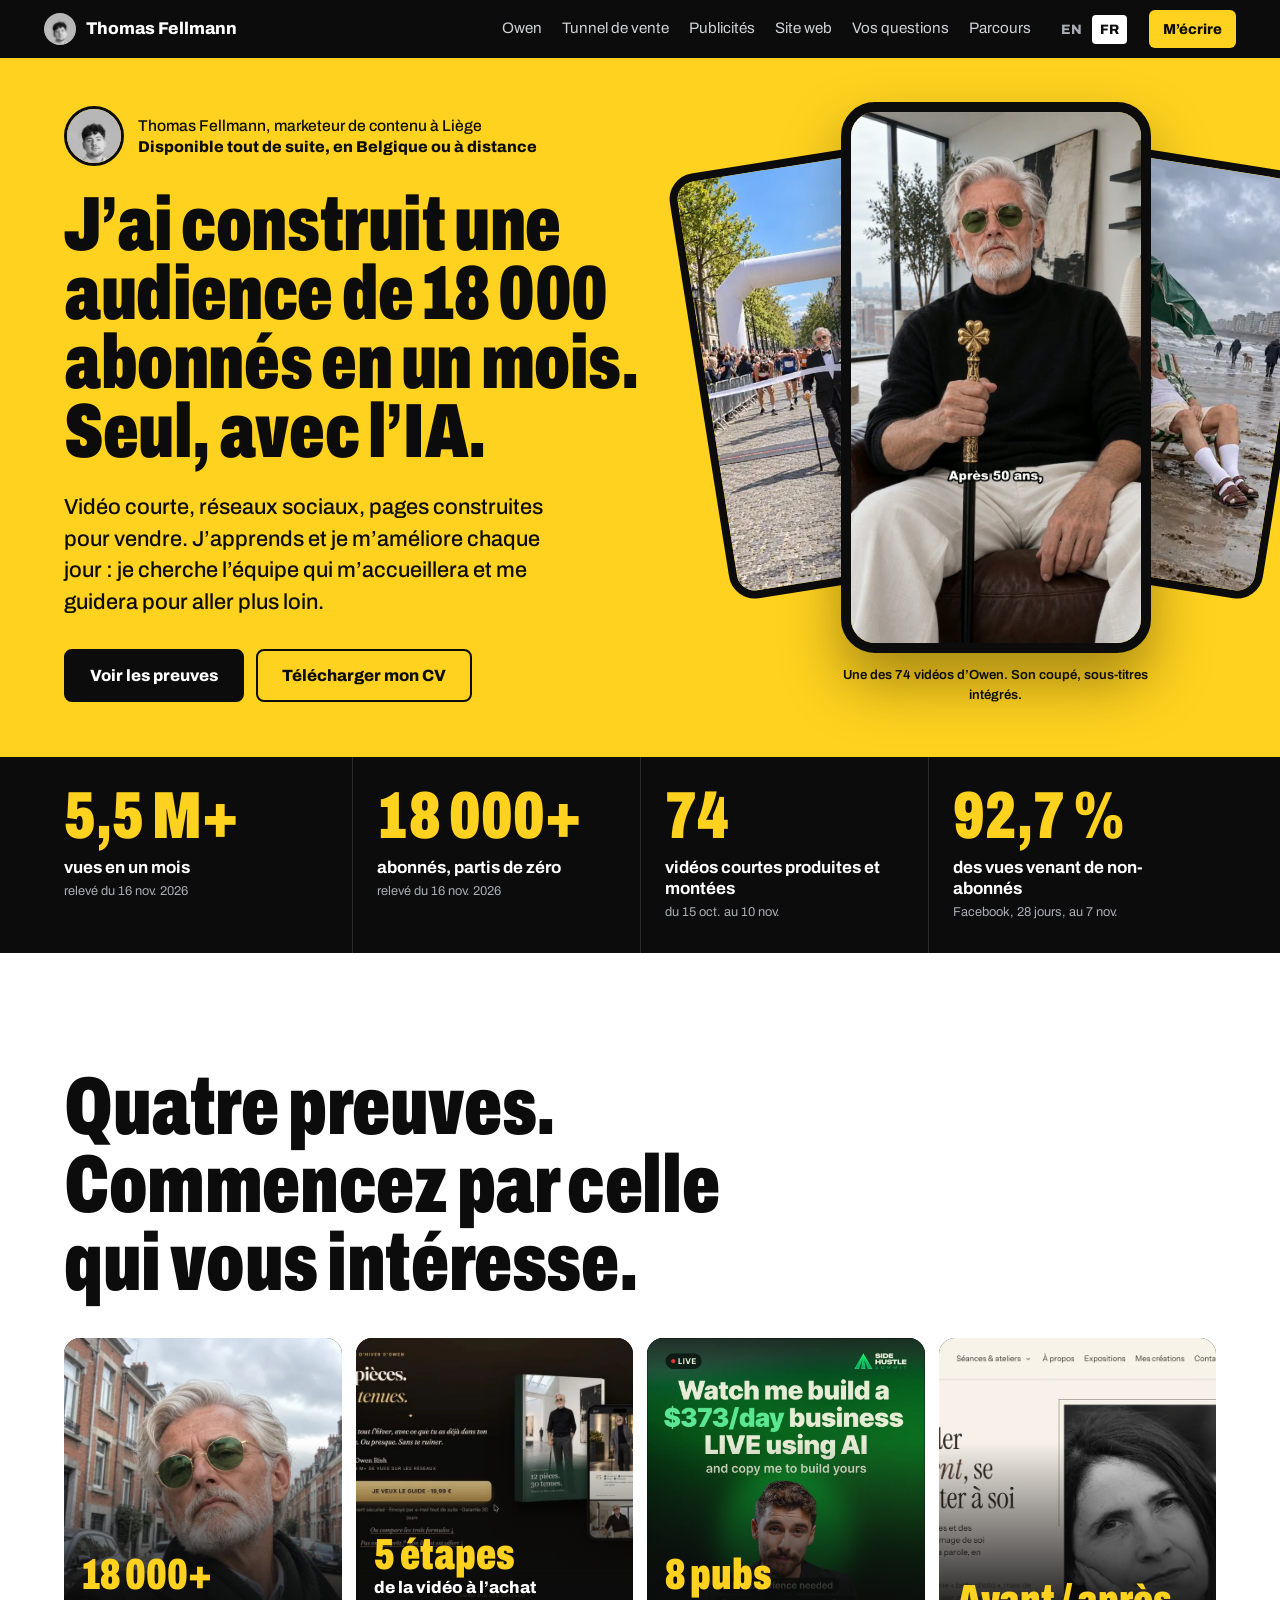
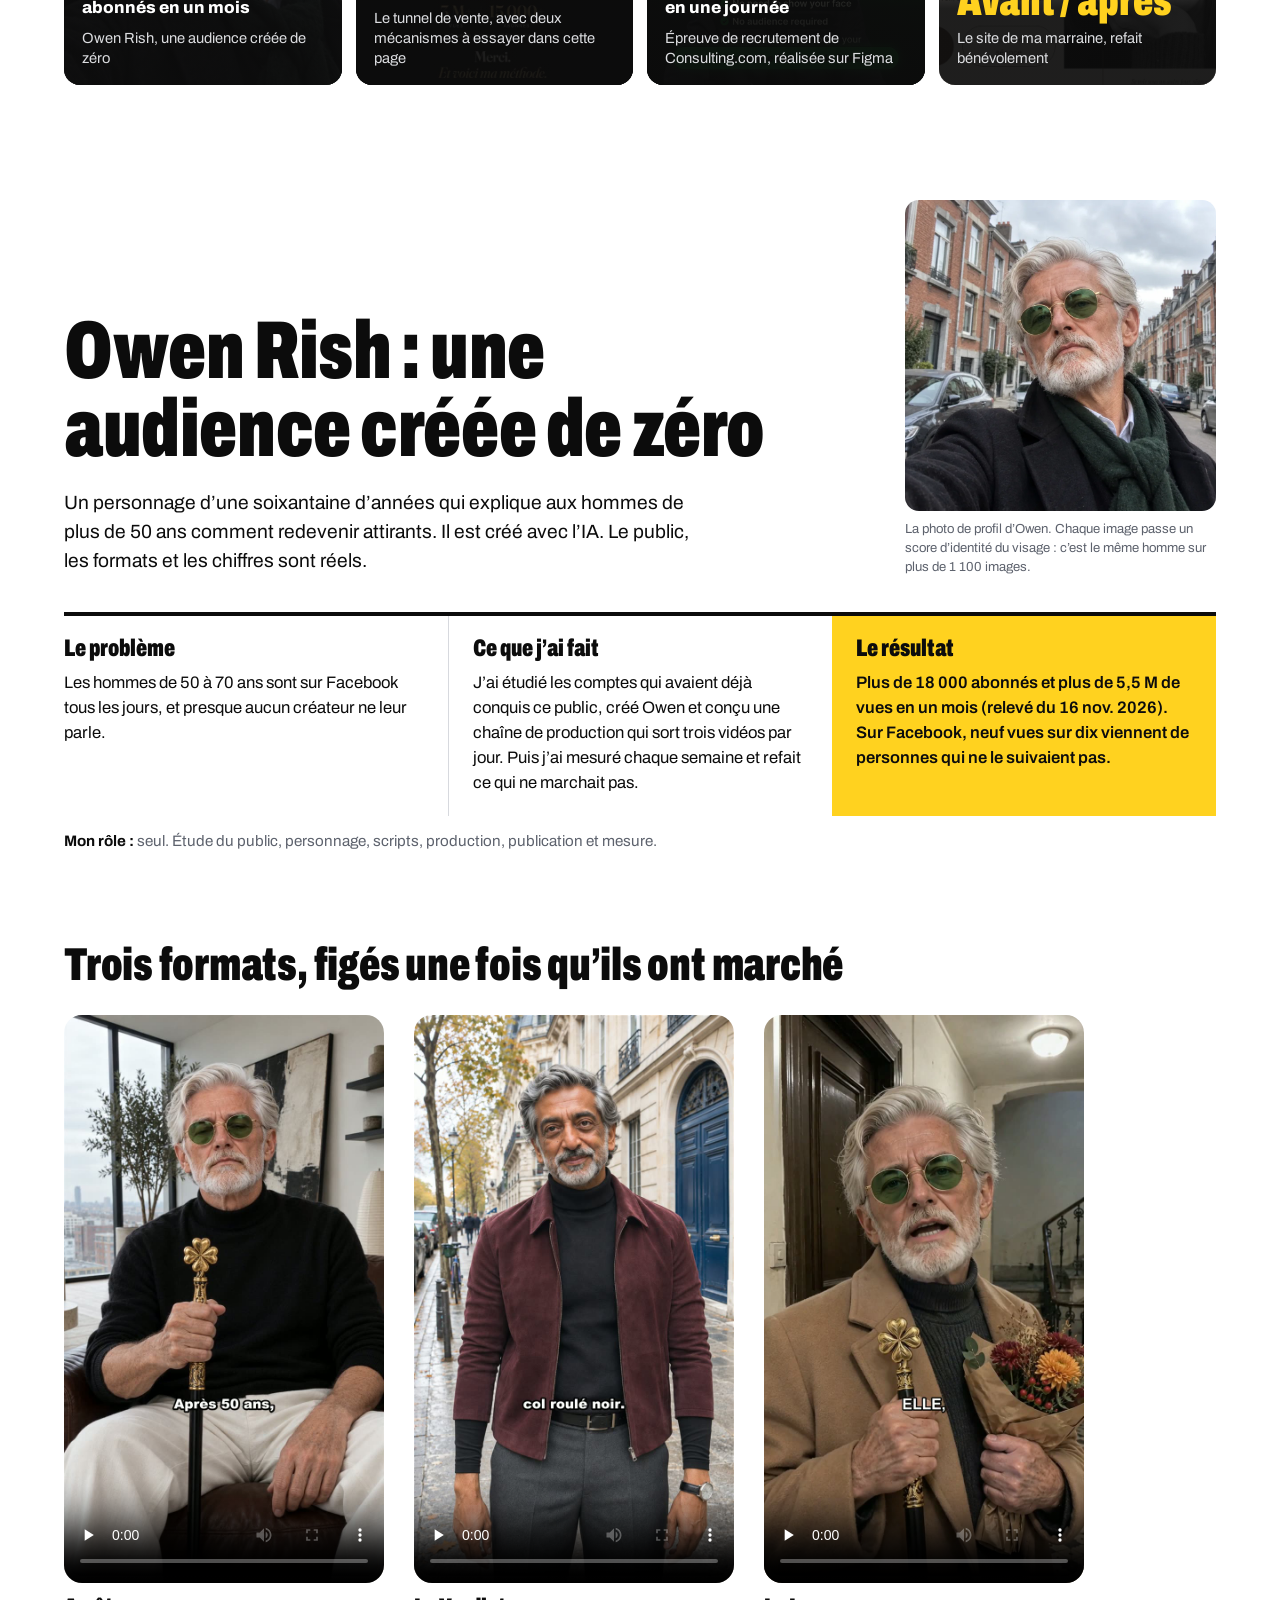
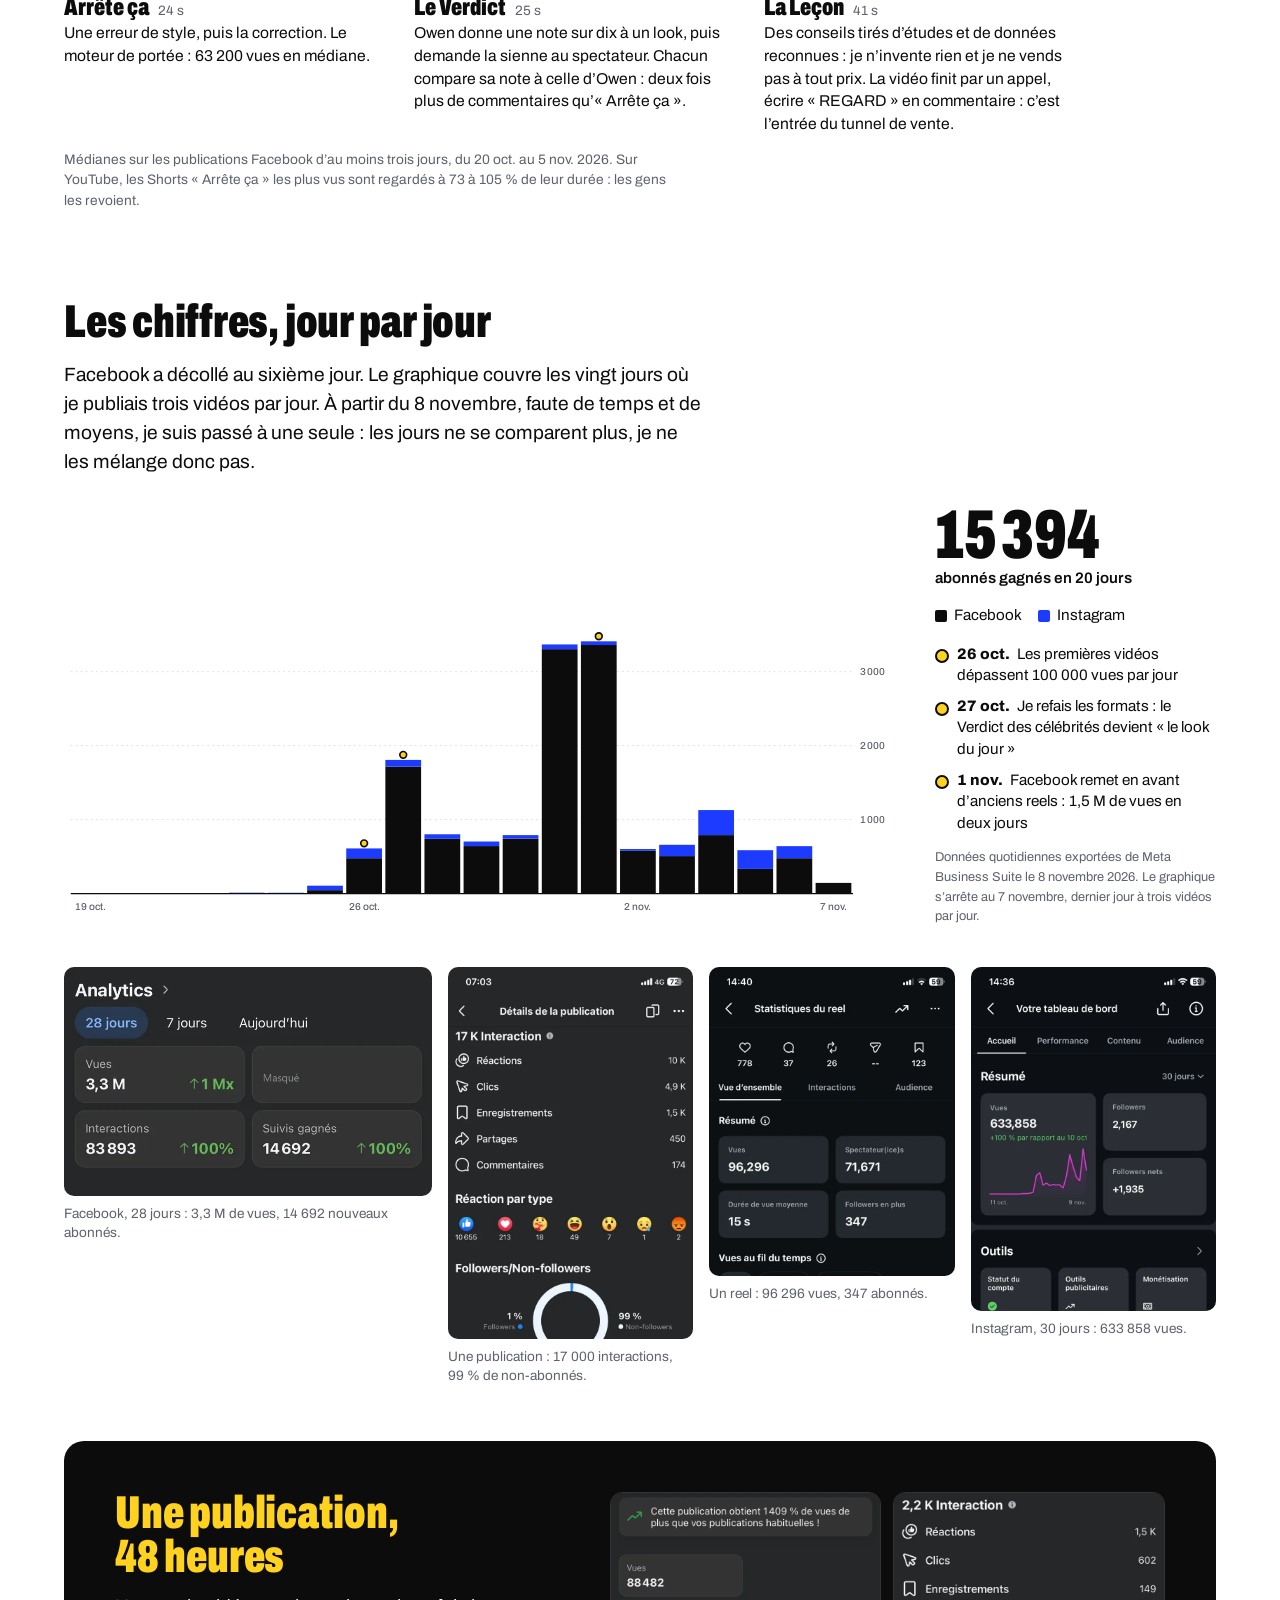
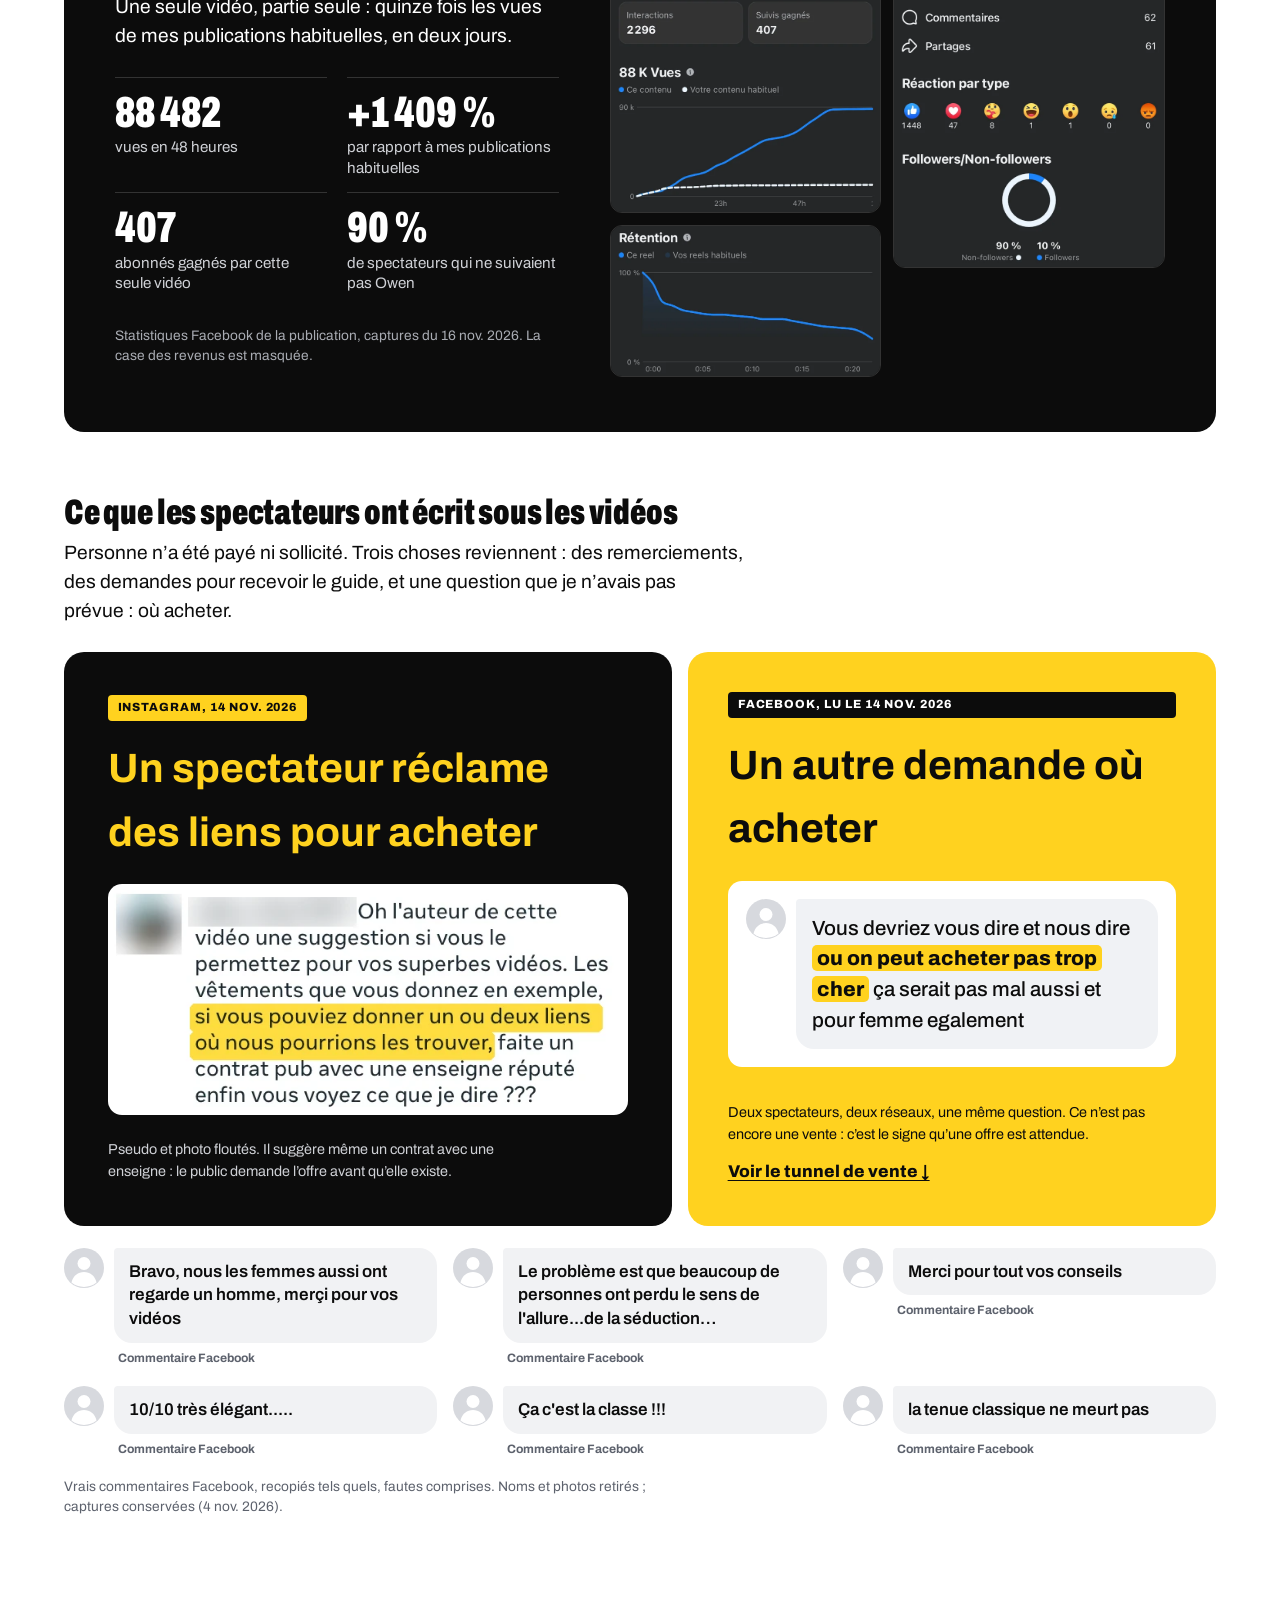
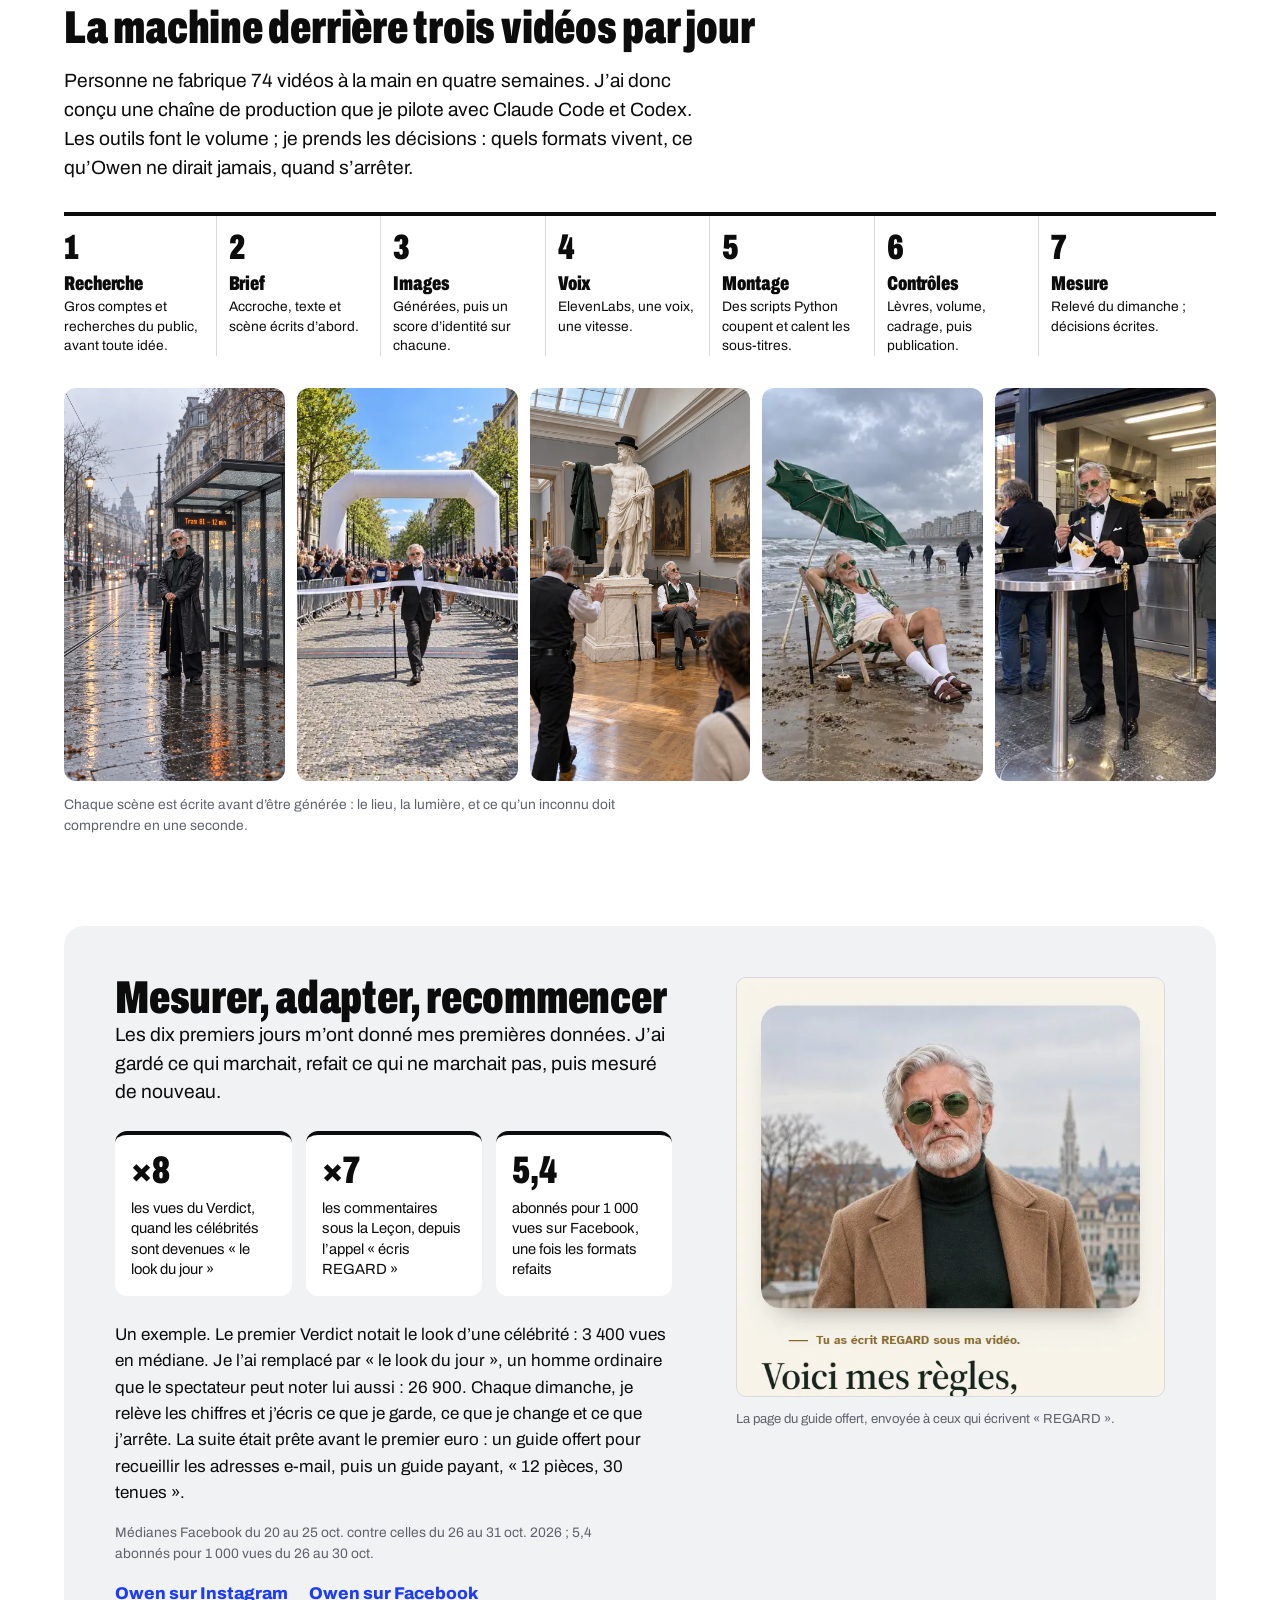
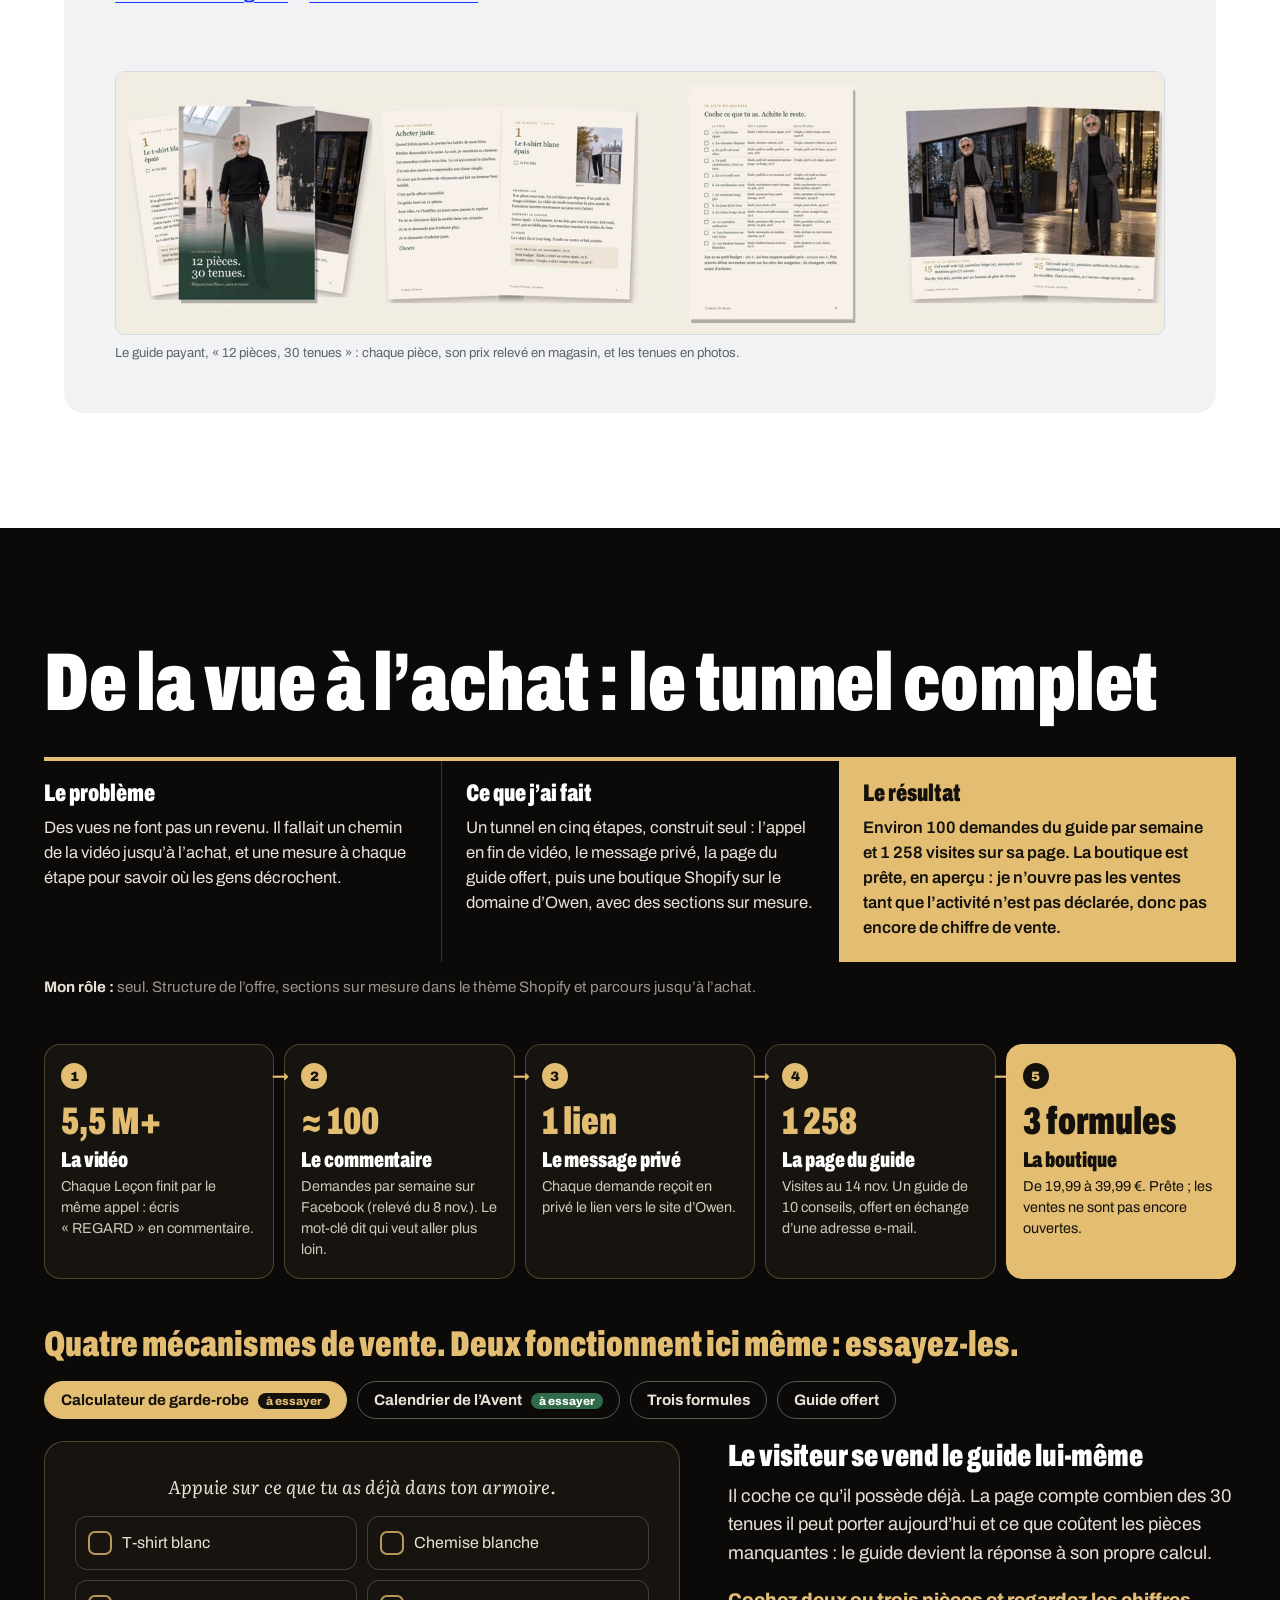
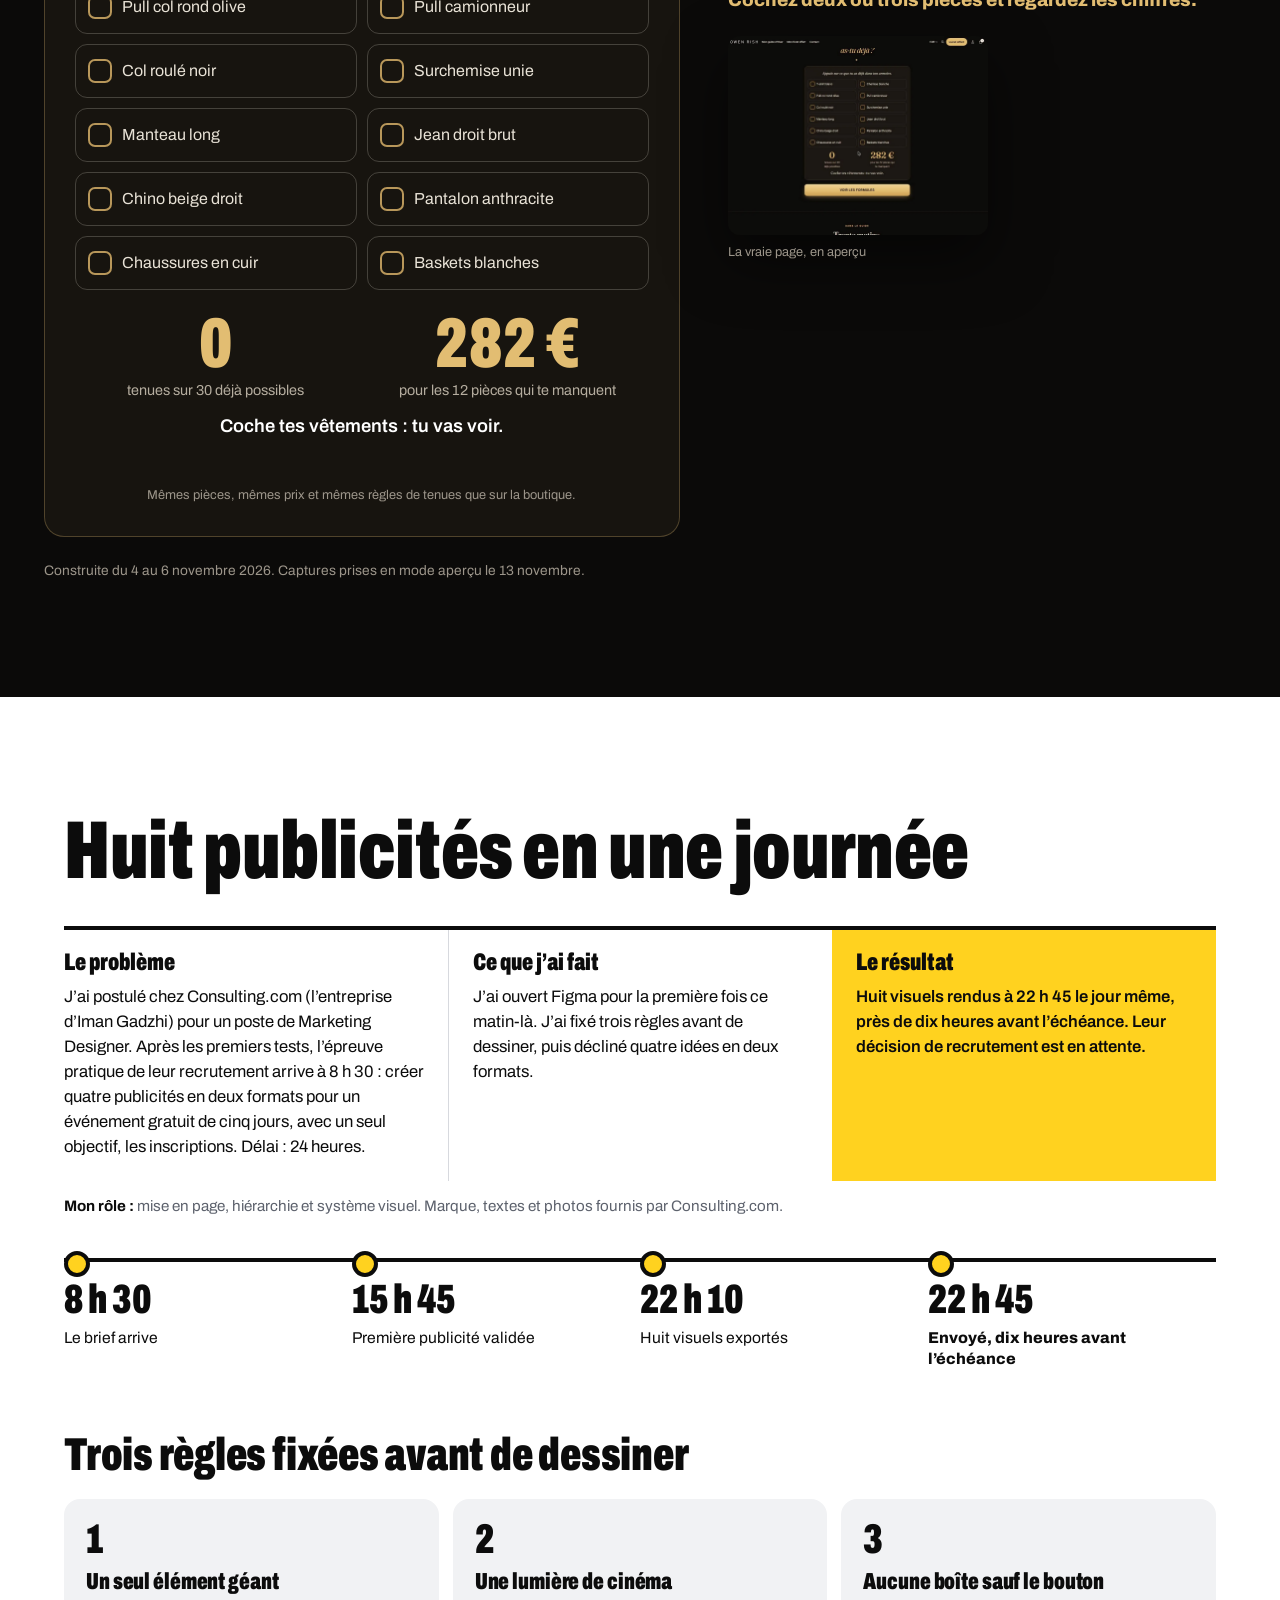
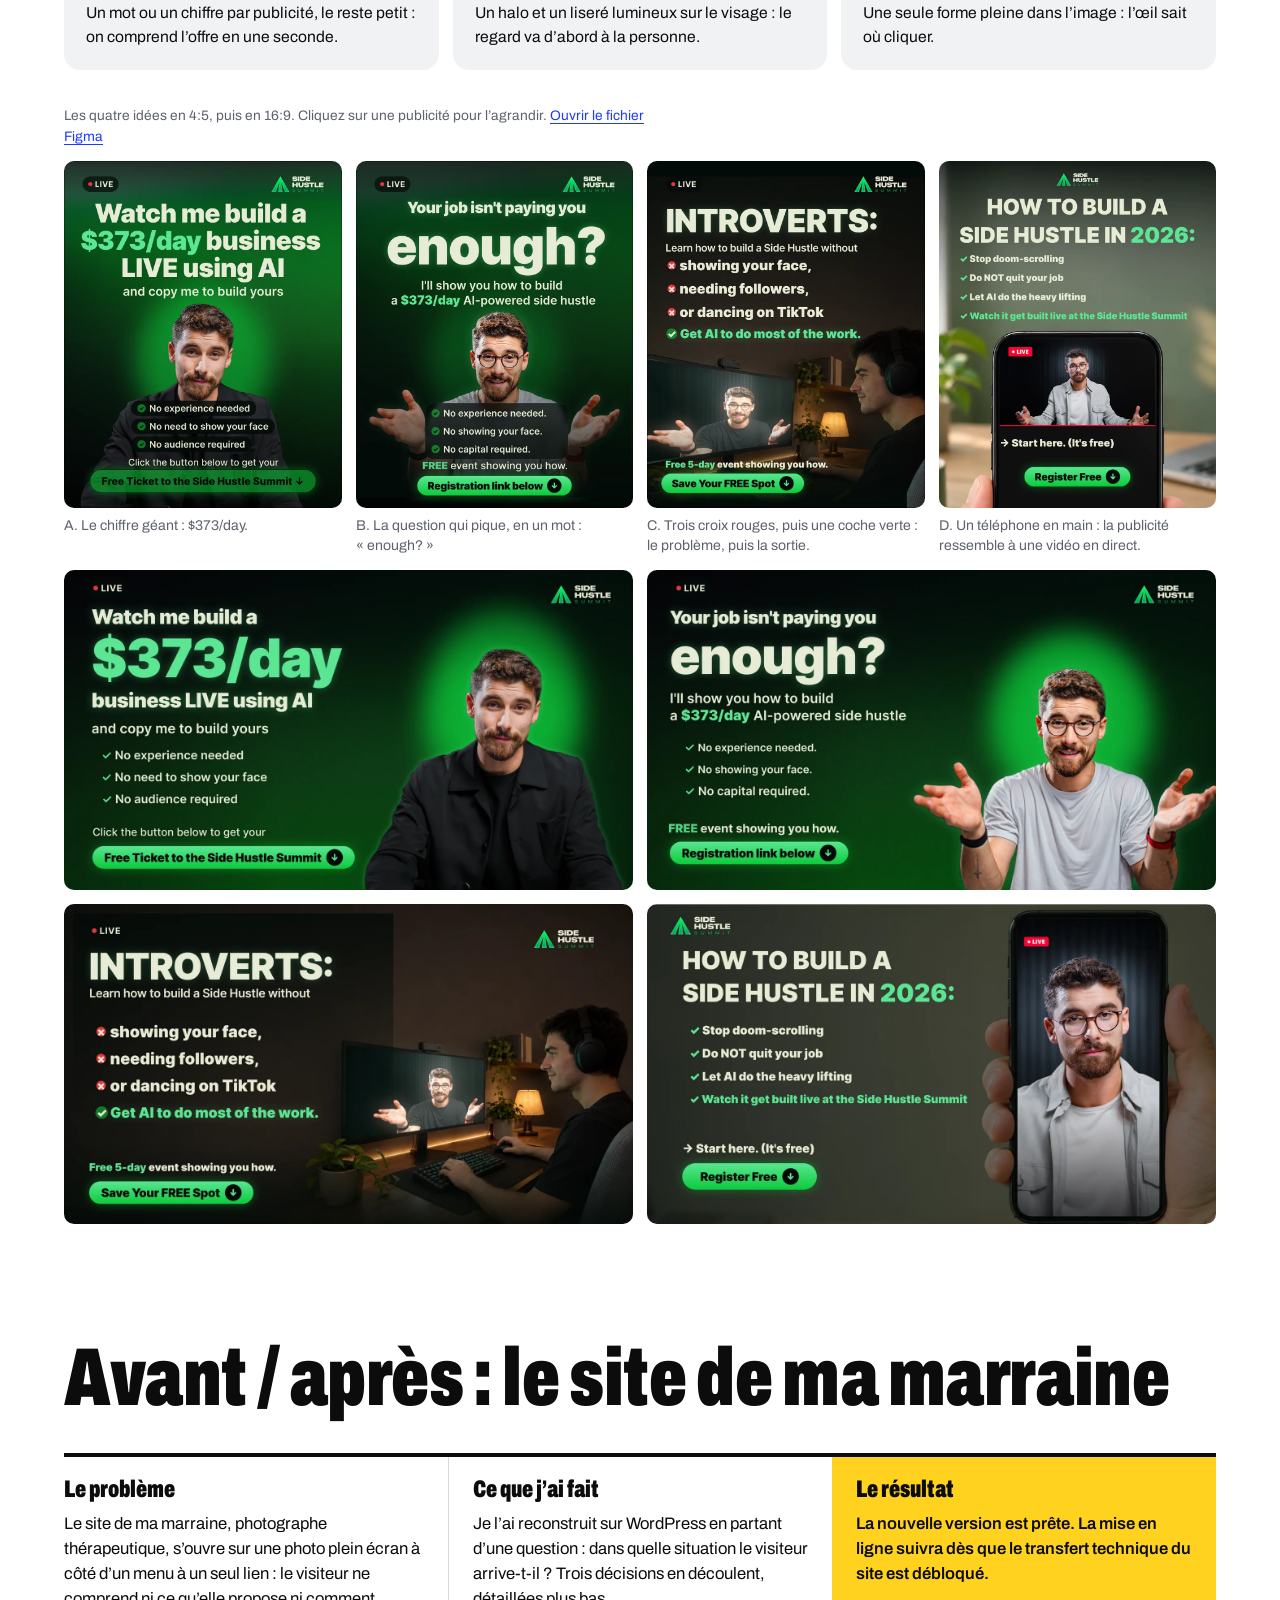
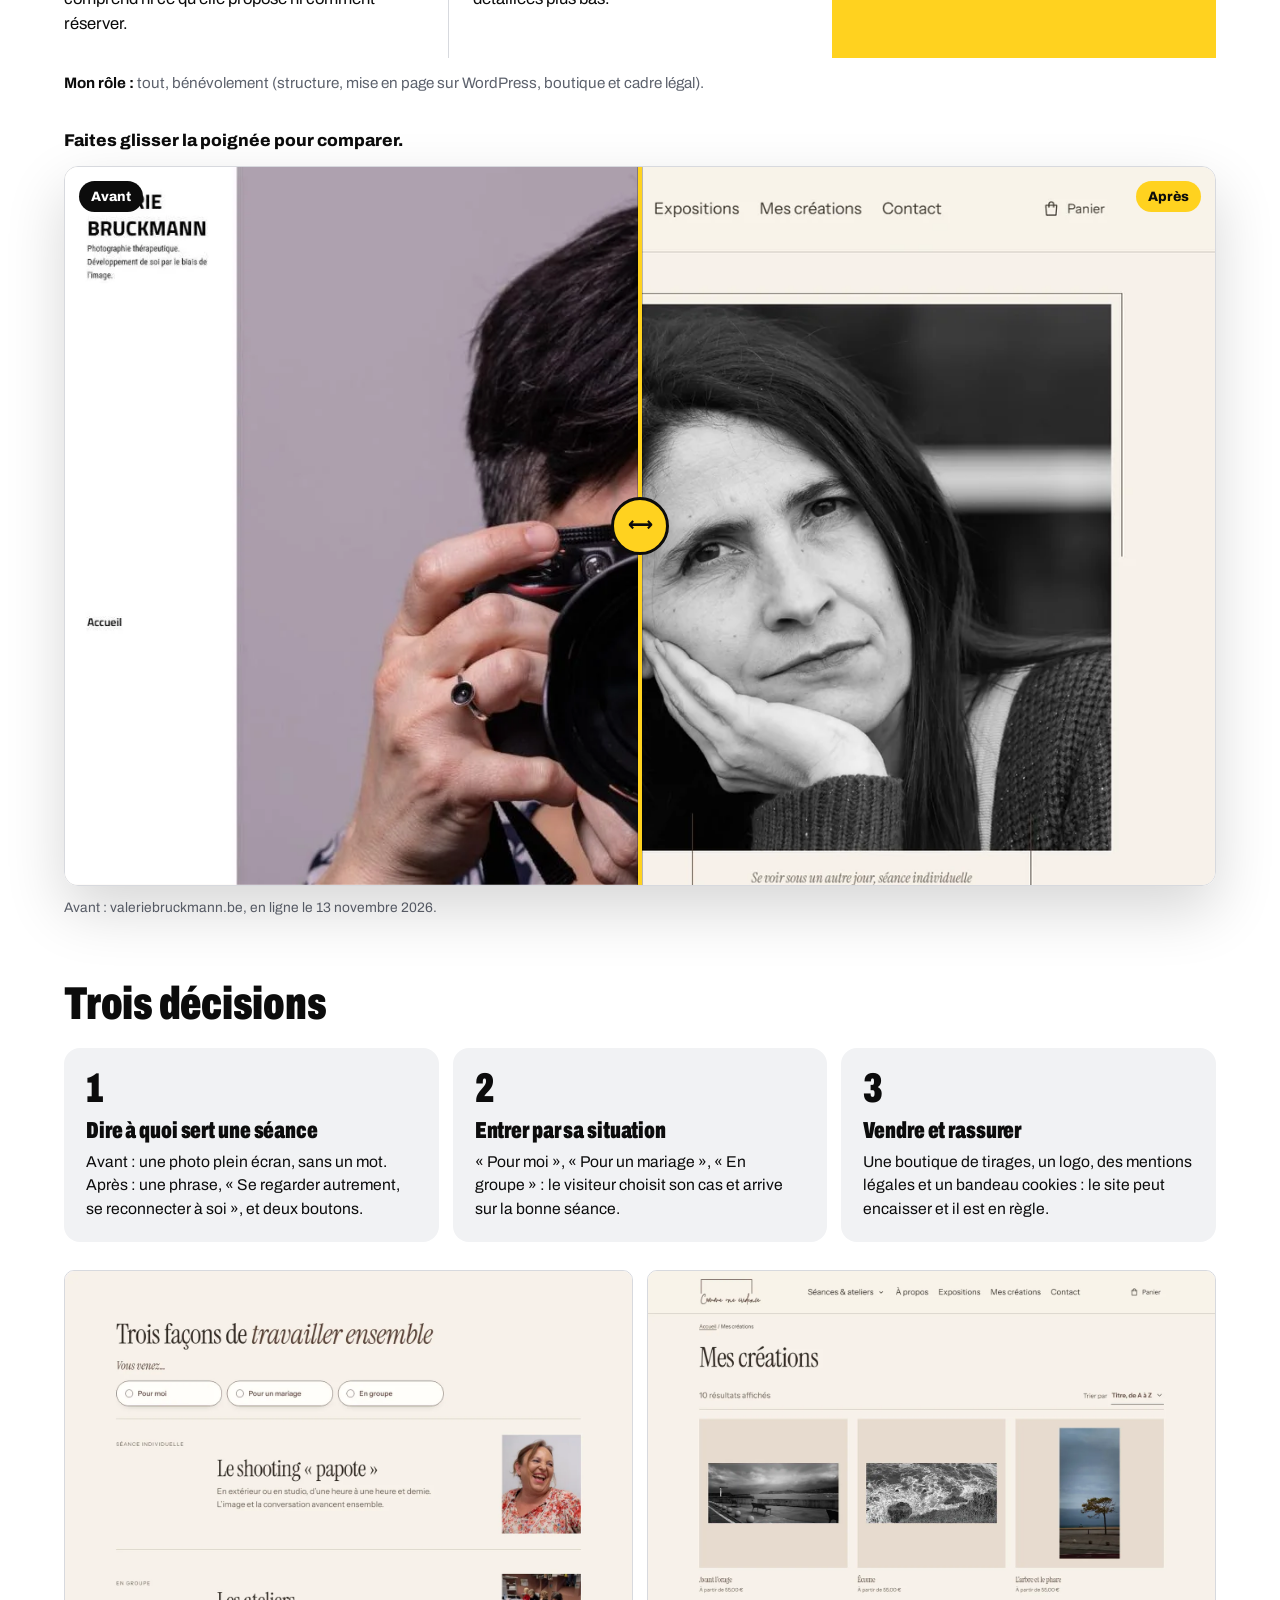
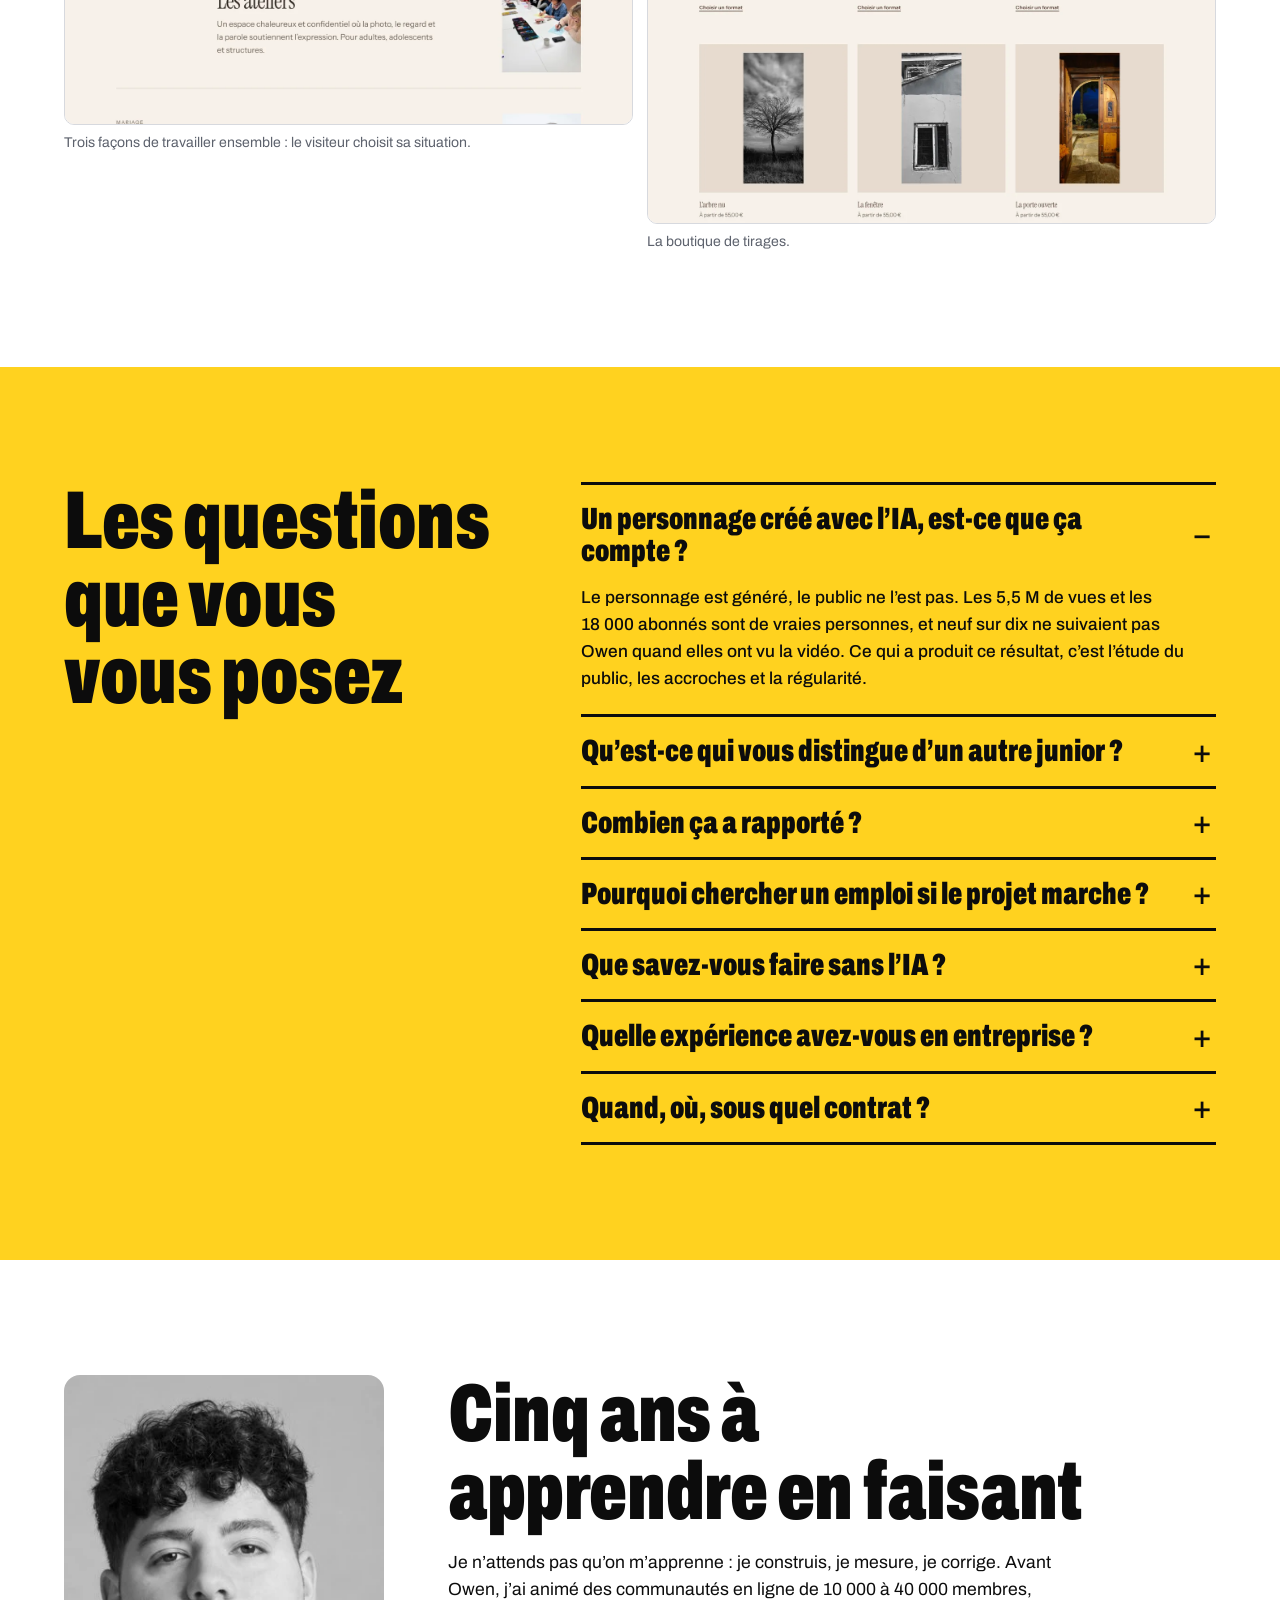
==== commit ccb4092d: "V11 : CV aux chiffres du 16/11, corrections de relecture, image de partage Co-Authored-By: Claude Fa" ====
--- a/fr/index.html
+++ b/fr/index.html
@@ -19,7 +19,7 @@
 <link rel="preconnect" href="https://fonts.googleapis.com">
 <link rel="preconnect" href="https://fonts.gstatic.com" crossorigin>
 <link href="https://fonts.googleapis.com/css2?family=Archivo:wdth,wght@62..125,100..900&family=Literata:ital,opsz,wght@1,7..72,400&display=swap" rel="stylesheet">
-<link rel="stylesheet" href="../style.css?v=10">
+<link rel="stylesheet" href="../style.css?v=11">
 </head>
 <body>
 <a class="skip" href="#work">Aller aux projets</a>
@@ -68,7 +68,7 @@
 
   <div class="block" id="formats">
     <h3>Trois formats, figés une fois qu’ils ont marché</h3>
-    <div class="videos"><figure><video controls preload="none" playsinline poster="../assets/video/arrete-20.jpg" width="720" height="1280"><source src="../assets/video/arrete-20.mp4" type="video/mp4"></video><figcaption><b>Arrête ça</b> <span>24 s</span><br>Une erreur de style, puis la correction. Le moteur de portée : 63&nbsp;200 vues en médiane.</figcaption></figure><figure><video controls preload="none" playsinline poster="../assets/video/verdict-25.jpg" width="720" height="1280"><source src="../assets/video/verdict-25.mp4" type="video/mp4"></video><figcaption><b>Le Verdict</b> <span>25 s</span><br>Owen note un look sur dix, puis demande au spectateur la sienne. Chacun compare sa note à celle d’Owen : deux fois plus de commentaires qu’« Arrête ça ».</figcaption></figure><figure><video controls preload="none" playsinline poster="../assets/video/lecon-12.jpg" width="720" height="1280"><source src="../assets/video/lecon-12.mp4" type="video/mp4"></video><figcaption><b>La Leçon</b> <span>41 s</span><br>Des conseils tirés d’études et de données reconnues : je n’invente rien et je ne vends pas à tout prix. La vidéo finit par un appel, écrire « REGARD » en commentaire : c’est l’entrée du tunnel de vente.</figcaption></figure></div>
+    <div class="videos"><figure><video controls preload="none" playsinline poster="../assets/video/arrete-20.jpg" width="720" height="1280"><source src="../assets/video/arrete-20.mp4" type="video/mp4"></video><figcaption><b>Arrête ça</b> <span>24 s</span><br>Une erreur de style, puis la correction. Le moteur de portée : 63&nbsp;200 vues en médiane.</figcaption></figure><figure><video controls preload="none" playsinline poster="../assets/video/verdict-25.jpg" width="720" height="1280"><source src="../assets/video/verdict-25.mp4" type="video/mp4"></video><figcaption><b>Le Verdict</b> <span>25 s</span><br>Owen donne une note sur dix à un look, puis demande la sienne au spectateur. Chacun compare sa note à celle d’Owen : deux fois plus de commentaires qu’« Arrête ça ».</figcaption></figure><figure><video controls preload="none" playsinline poster="../assets/video/lecon-12.jpg" width="720" height="1280"><source src="../assets/video/lecon-12.mp4" type="video/mp4"></video><figcaption><b>La Leçon</b> <span>41 s</span><br>Des conseils tirés d’études et de données reconnues : je n’invente rien et je ne vends pas à tout prix. La vidéo finit par un appel, écrire « REGARD » en commentaire : c’est l’entrée du tunnel de vente.</figcaption></figure></div>
     <p class="note">Médianes sur les publications Facebook d’au moins trois jours, du 20 oct. au 5 nov. 2026. Sur YouTube, les Shorts « Arrête ça » les plus vus sont regardés à 73 à 105 % de leur durée : les gens les revoient.</p>
   </div>
 
@@ -96,7 +96,7 @@
     <div>
       <h3>Mesurer, adapter, recommencer</h3>
       <p class="lede">Les dix premiers jours m’ont donné mes premières données. J’ai gardé ce qui marchait, refait ce qui ne marchait pas, puis mesuré de nouveau.</p>
-      <ul class="lessons"><li><b>×8</b>de vues pour le Verdict, quand les célébrités sont devenues « le look du jour »</li><li><b>×7</b>de commentaires sous la Leçon depuis l’appel « écris REGARD »</li><li><b>5,4</b>abonnés pour 1&nbsp;000 vues sur Facebook, une fois les formats refaits</li></ul>
+      <ul class="lessons"><li><b>×8</b>les vues du Verdict, quand les célébrités sont devenues « le look du jour »</li><li><b>×7</b>les commentaires sous la Leçon, depuis l’appel « écris REGARD »</li><li><b>5,4</b>abonnés pour 1&nbsp;000 vues sur Facebook, une fois les formats refaits</li></ul>
       <p>Un exemple. Le premier Verdict notait le look d’une célébrité : 3&nbsp;400 vues en médiane. Je l’ai remplacé par « le look du jour », un homme ordinaire que le spectateur peut noter lui aussi : 26&nbsp;900. Chaque dimanche, je relève les chiffres et j’écris ce que je garde, ce que je change et ce que j’arrête. La suite était prête avant le premier euro : un guide offert pour recueillir les adresses e-mail, puis un guide payant, « 12 pièces, 30 tenues ».</p>
       <p class="note">Médianes Facebook du 20 au 25 oct. contre celles du 26 au 31 oct. 2026 ; 5,4 abonnés pour 1&nbsp;000 vues du 26 au 30 oct.</p>
       <p class="links"><a href="https://www.instagram.com/owen.rish/">Owen sur Instagram</a> <a href="https://www.facebook.com/owen.rish">Owen sur Facebook</a></p>
@@ -137,7 +137,7 @@
 
 <section id="web" class="proj web" aria-labelledby="web-title">
   <h2 id="web-title">Avant / après : le site de ma marraine</h2>
-  <dl class="fiche"><div><dt>Le problème</dt><dd>Le site de ma marraine, photographe thérapeutique, s’ouvre sur une photo plein écran à côté d’un menu à un seul lien : le visiteur ne comprend ni ce qu’elle propose ni comment réserver.</dd></div><div><dt>Ce que j’ai fait</dt><dd>Je l’ai reconstruit sur WordPress en partant d’une question : dans quelle situation le visiteur arrive-t-il ? Trois décisions en découlent, détaillées plus bas.</dd></div><div class="res"><dt>Le résultat</dt><dd>La nouvelle version est prête. La mise en ligne suivra dès que le transfert technique du site est débloqué.</dd></div></dl><p class="role"><b>Mon rôle :</b> tout, bénévolement : structure, mise en page sur WordPress, boutique et cadre légal.</p>
+  <dl class="fiche"><div><dt>Le problème</dt><dd>Le site de ma marraine, photographe thérapeutique, s’ouvre sur une photo plein écran à côté d’un menu à un seul lien : le visiteur ne comprend ni ce qu’elle propose ni comment réserver.</dd></div><div><dt>Ce que j’ai fait</dt><dd>Je l’ai reconstruit sur WordPress en partant d’une question : dans quelle situation le visiteur arrive-t-il ? Trois décisions en découlent, détaillées plus bas.</dd></div><div class="res"><dt>Le résultat</dt><dd>La nouvelle version est prête. La mise en ligne suivra dès que le transfert technique du site est débloqué.</dd></div></dl><p class="role"><b>Mon rôle :</b> tout, bénévolement (structure, mise en page sur WordPress, boutique et cadre légal).</p>
   <p class="hint">Faites glisser la poignée pour comparer.</p>
   <div class="ba" style="--pos:50%">
     <img class="ba-after" src="../assets/cue-after.webp" width="1288" height="805" alt="Nouvel accueil : à quoi sert une séance, deux boutons clairs" loading="lazy">
@@ -156,7 +156,7 @@
 
 <section id="faq" class="faq" aria-labelledby="faq-title">
   <h2 id="faq-title">Les questions que vous vous posez</h2>
-  <div class="faq-list"><details open><summary>Un personnage créé avec l’IA, est-ce que ça compte ?</summary><p>Le personnage est généré, le public ne l’est pas. Les 5,5 M de vues et les 18&nbsp;000 abonnés sont de vraies personnes, et neuf sur dix ne suivaient pas Owen quand elles ont vu la vidéo. Ce qui a produit ce résultat, c’est l’étude du public, les accroches et la régularité.</p></details><details><summary>Qu’est-ce qui vous distingue d’un autre junior ?</summary><p>Je ne montre pas des exercices d’école : je montre un public réel, mesuré jour par jour. J’ai tenu seul plusieurs postes à la fois : étude du public, scripts, production, tunnel de vente, boutique. Et quand un format ne marche pas, je le refais : le Verdict a fait huit fois plus de vues ensuite.</p></details><details><summary>Combien ça a rapporté ?</summary><p>Rien pour l’instant, et c’est un choix : la boutique est prête, mais je n’ouvre pas les ventes tant que l’activité n’est pas déclarée. Ce que je peux montrer, c’est la demande : une centaine de demandes du guide par semaine, 1&nbsp;258 visites sur sa page, et des spectateurs qui demandent d’eux-mêmes où acheter.</p></details><details><summary>Pourquoi chercher un emploi si le projet marche ?</summary><p>Parce que j’ai appris seul ce qu’on peut apprendre seul. Owen prouve que je sais trouver un public et le faire réagir. Pour apprendre à en faire un chiffre d’affaires à l’échelle d’une marque, il me faut des gens qui l’ont déjà fait et qui me disent où je me trompe.</p></details><details><summary>Que savez-vous faire sans l’IA ?</summary><p>L’IA fait le volume, pas les choix. Décider à qui parler, quelle accroche garder et quoi arrêter, c’est mon travail. Avant Owen, j’ai organisé une journée médicale pour 400 personnes, vendu en anglais tous les jours à Malte et animé des communautés de 10&nbsp;000 à 40&nbsp;000 membres.</p></details><details><summary>Quelle expérience avez-vous en entreprise ?</summary><p>Trois ans au CHR de la Citadelle (stage, bénévolat puis job étudiant), un stage marketing au Télévie, un stage de vente chez Celio à Malte et du freelance de 2021 à 2025, pour plus de 150 clients. Je n’ai pas encore eu de poste à temps plein en marketing : c’est ce que je cherche.</p></details><details><summary>Quand, où, sous quel contrat ?</summary><p>Tout de suite. À Liège, ailleurs en Belgique ou à distance. CDD, intérim ou CDI. Français langue maternelle, anglais B2.</p></details></div>
+  <div class="faq-list"><details open><summary>Un personnage créé avec l’IA, est-ce que ça compte ?</summary><p>Le personnage est généré, le public ne l’est pas. Les 5,5 M de vues et les 18&nbsp;000 abonnés sont de vraies personnes, et neuf sur dix ne suivaient pas Owen quand elles ont vu la vidéo. Ce qui a produit ce résultat, c’est l’étude du public, les accroches et la régularité.</p></details><details><summary>Qu’est-ce qui vous distingue d’un autre junior ?</summary><p>Je ne montre pas des exercices d’école : je montre un public réel, mesuré jour par jour. J’ai tenu seul plusieurs postes à la fois : étude du public, scripts, production, tunnel de vente, boutique. Et quand un format ne marche pas, je le refais : le Verdict a fait huit fois plus de vues ensuite.</p></details><details><summary>Combien ça a rapporté ?</summary><p>Rien pour l’instant, et c’est un choix : la boutique est prête, mais je n’ouvre pas les ventes tant que l’activité n’est pas déclarée. Ce que je peux montrer, c’est la demande : une centaine de demandes du guide par semaine, 1&nbsp;258 visites sur sa page, et des spectateurs qui demandent d’eux-mêmes où acheter.</p></details><details><summary>Pourquoi chercher un emploi si le projet marche ?</summary><p>Parce que j’ai appris seul ce qu’on peut apprendre seul. Owen prouve que je sais trouver un public et le faire réagir. Pour apprendre à en faire un chiffre d’affaires à l’échelle d’une marque, il me faut des gens qui l’ont déjà fait et qui me disent où je me trompe.</p></details><details><summary>Que savez-vous faire sans l’IA ?</summary><p>L’IA fait le volume, pas les choix. Décider à qui parler, quelle accroche garder et quoi arrêter, c’est mon travail. Avant Owen, j’ai organisé une journée médicale qui a réuni jusqu’à 400 personnes, vendu en anglais tous les jours à Malte et animé des communautés de 10&nbsp;000 à 40&nbsp;000 membres.</p></details><details><summary>Quelle expérience avez-vous en entreprise ?</summary><p>Trois ans au CHR de la Citadelle (stage, bénévolat puis job étudiant), un stage marketing au Télévie, un stage de vente chez Celio à Malte et du freelance de 2021 à 2025, pour plus de 150 clients. Je n’ai pas encore eu de poste à temps plein en marketing : c’est ce que je cherche.</p></details><details><summary>Quand, où, sous quel contrat ?</summary><p>Tout de suite. À Liège, ailleurs en Belgique ou à distance. CDD, intérim ou CDI. Français langue maternelle, anglais B2.</p></details></div>
 </section>
 
 <section id="about" class="about" aria-labelledby="about-title">
@@ -186,6 +186,6 @@
 <dialog id="lightbox" aria-label="Image"><button type="button" class="lb-close">Fermer</button><img alt=""></dialog>
 
 <footer class="foot"><p>Chaque chiffre de cette page porte sa date et sa source. Mis à jour en novembre 2026.</p></footer>
-<script src="../site.js?v=10" defer></script>
+<script src="../site.js?v=11" defer></script>
 </body>
 </html>
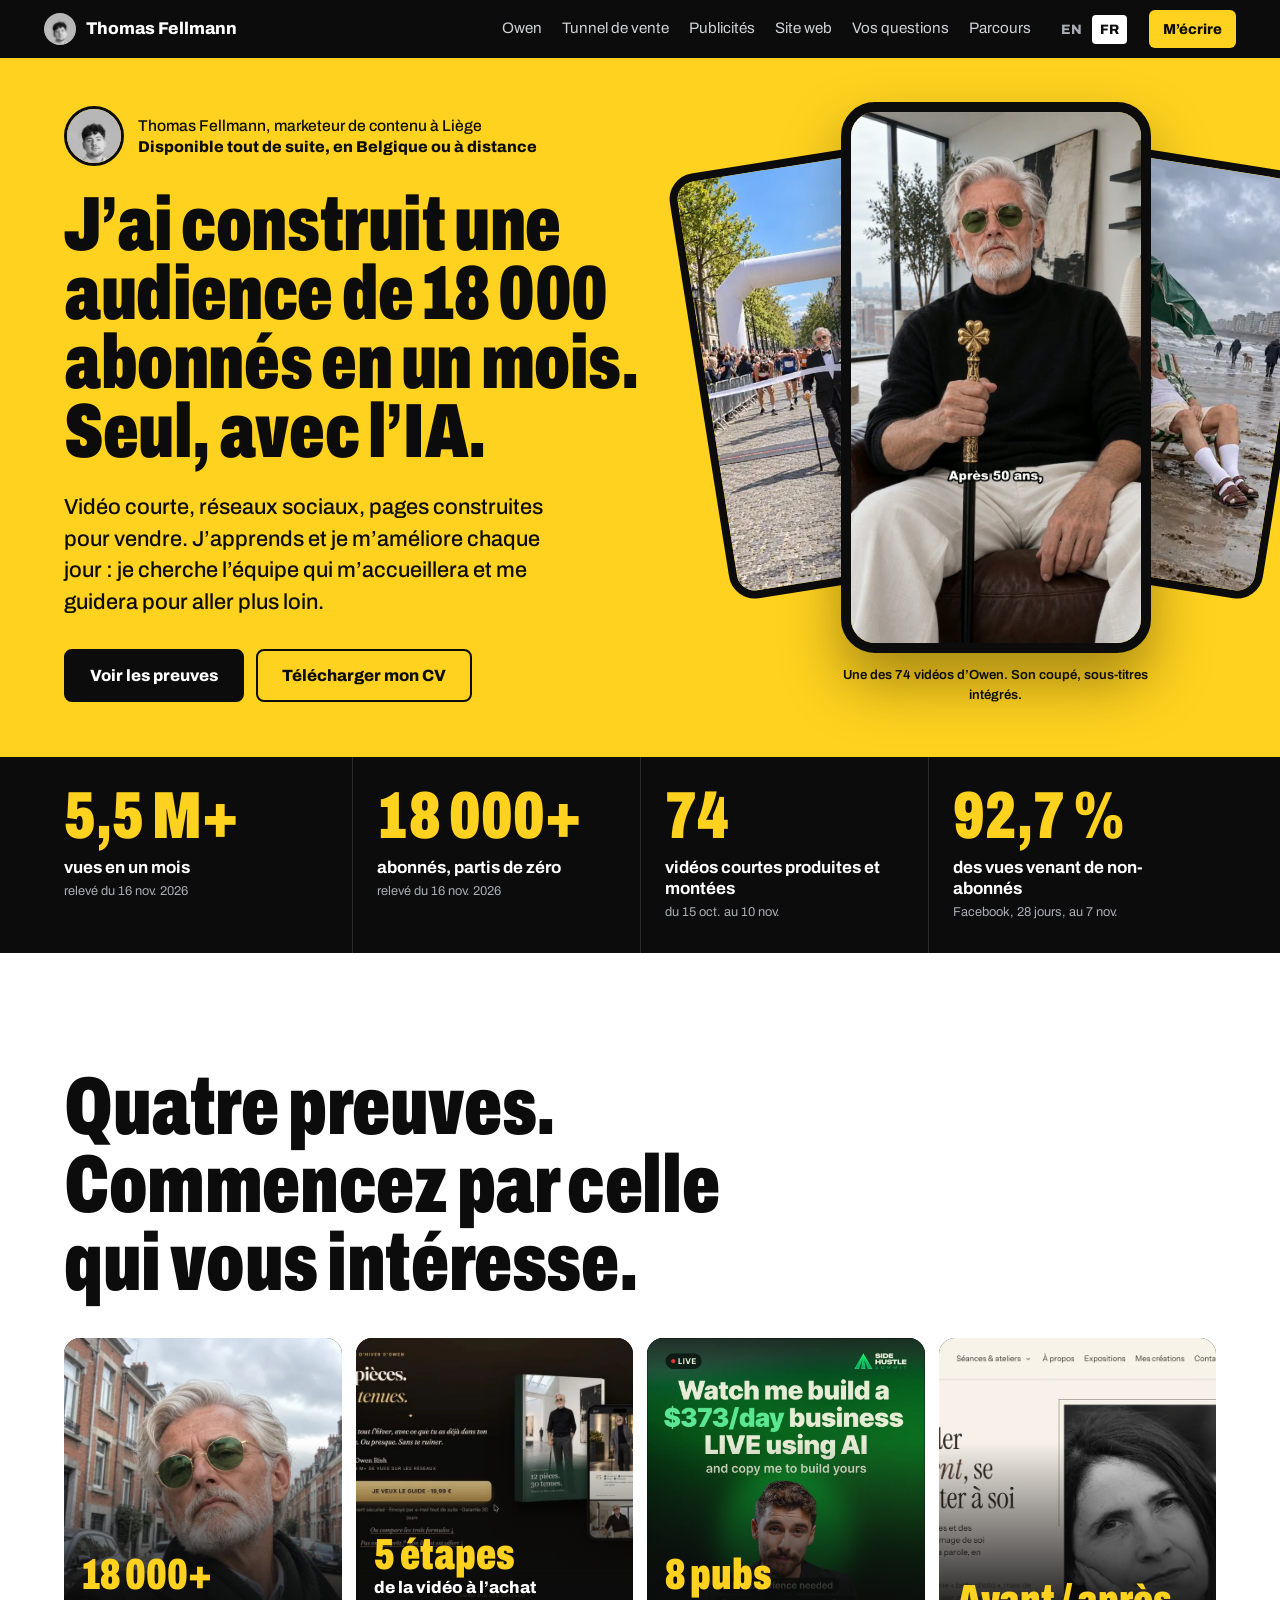
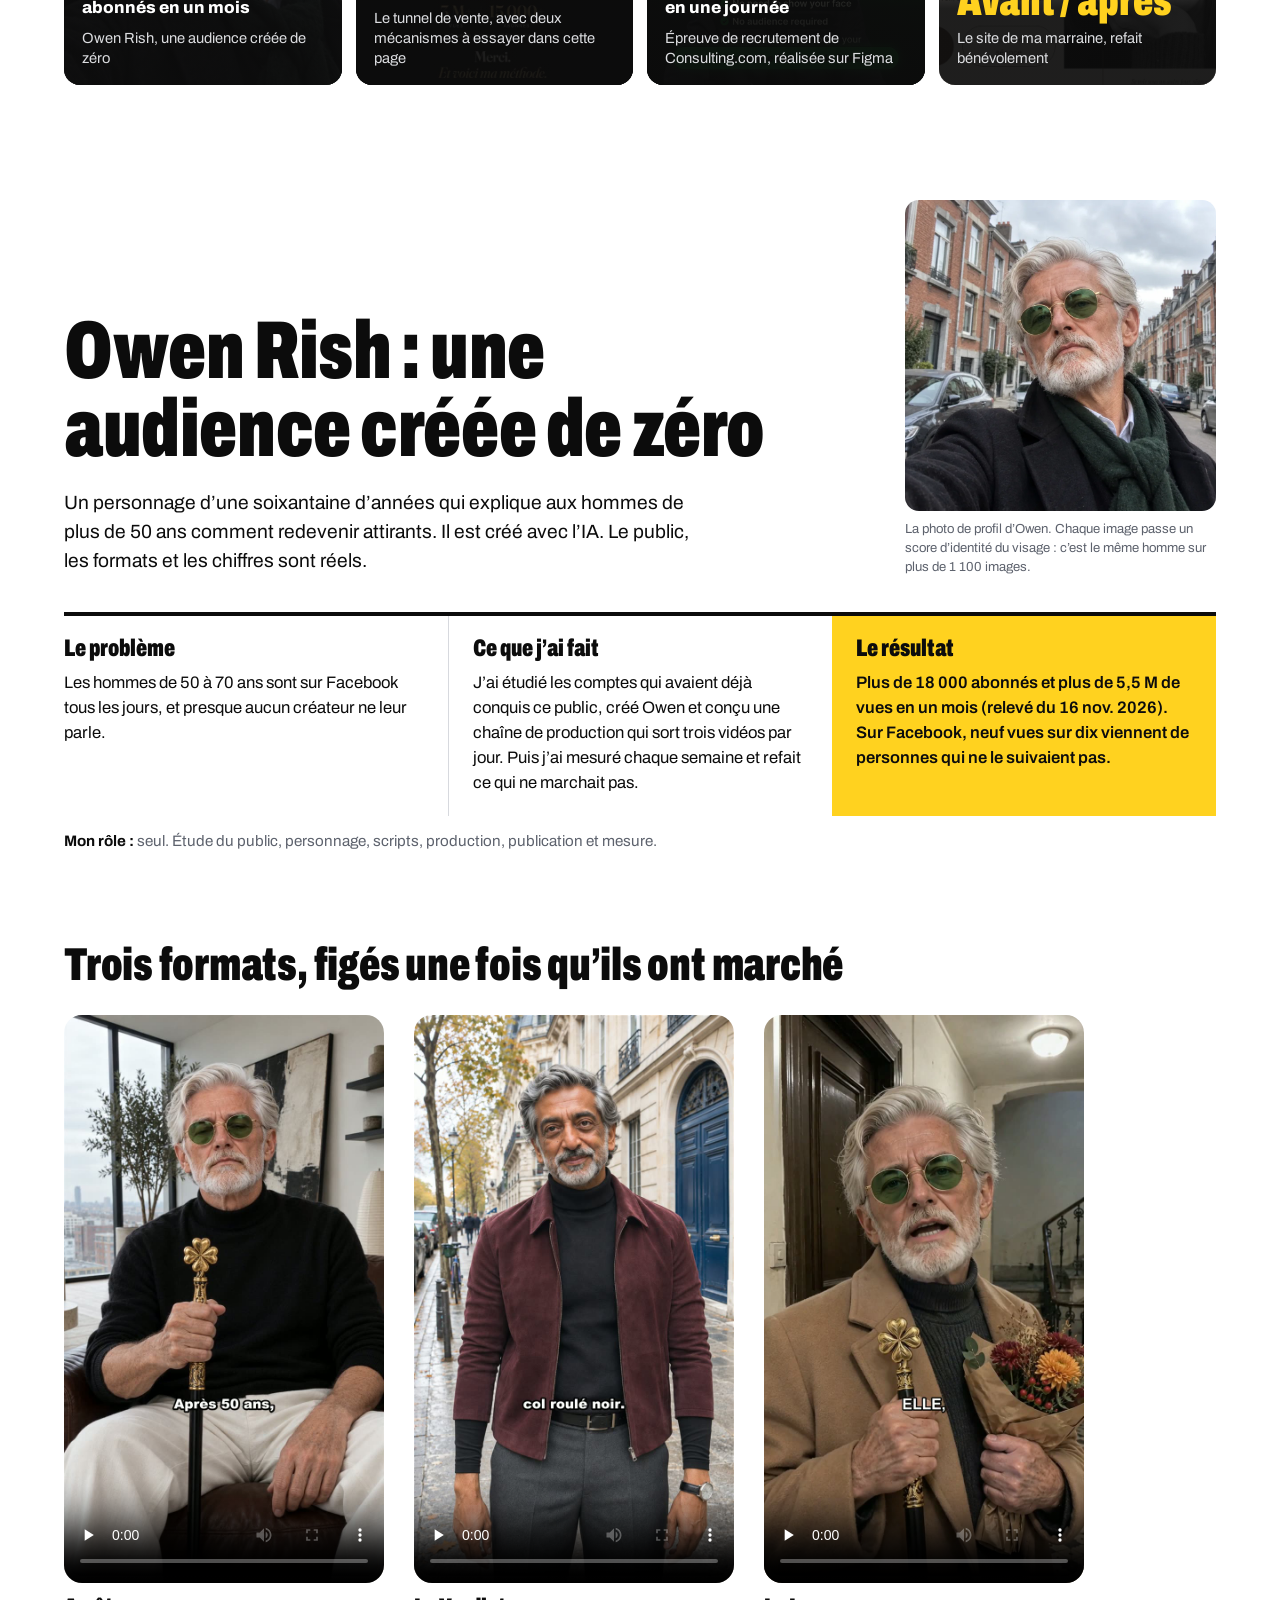
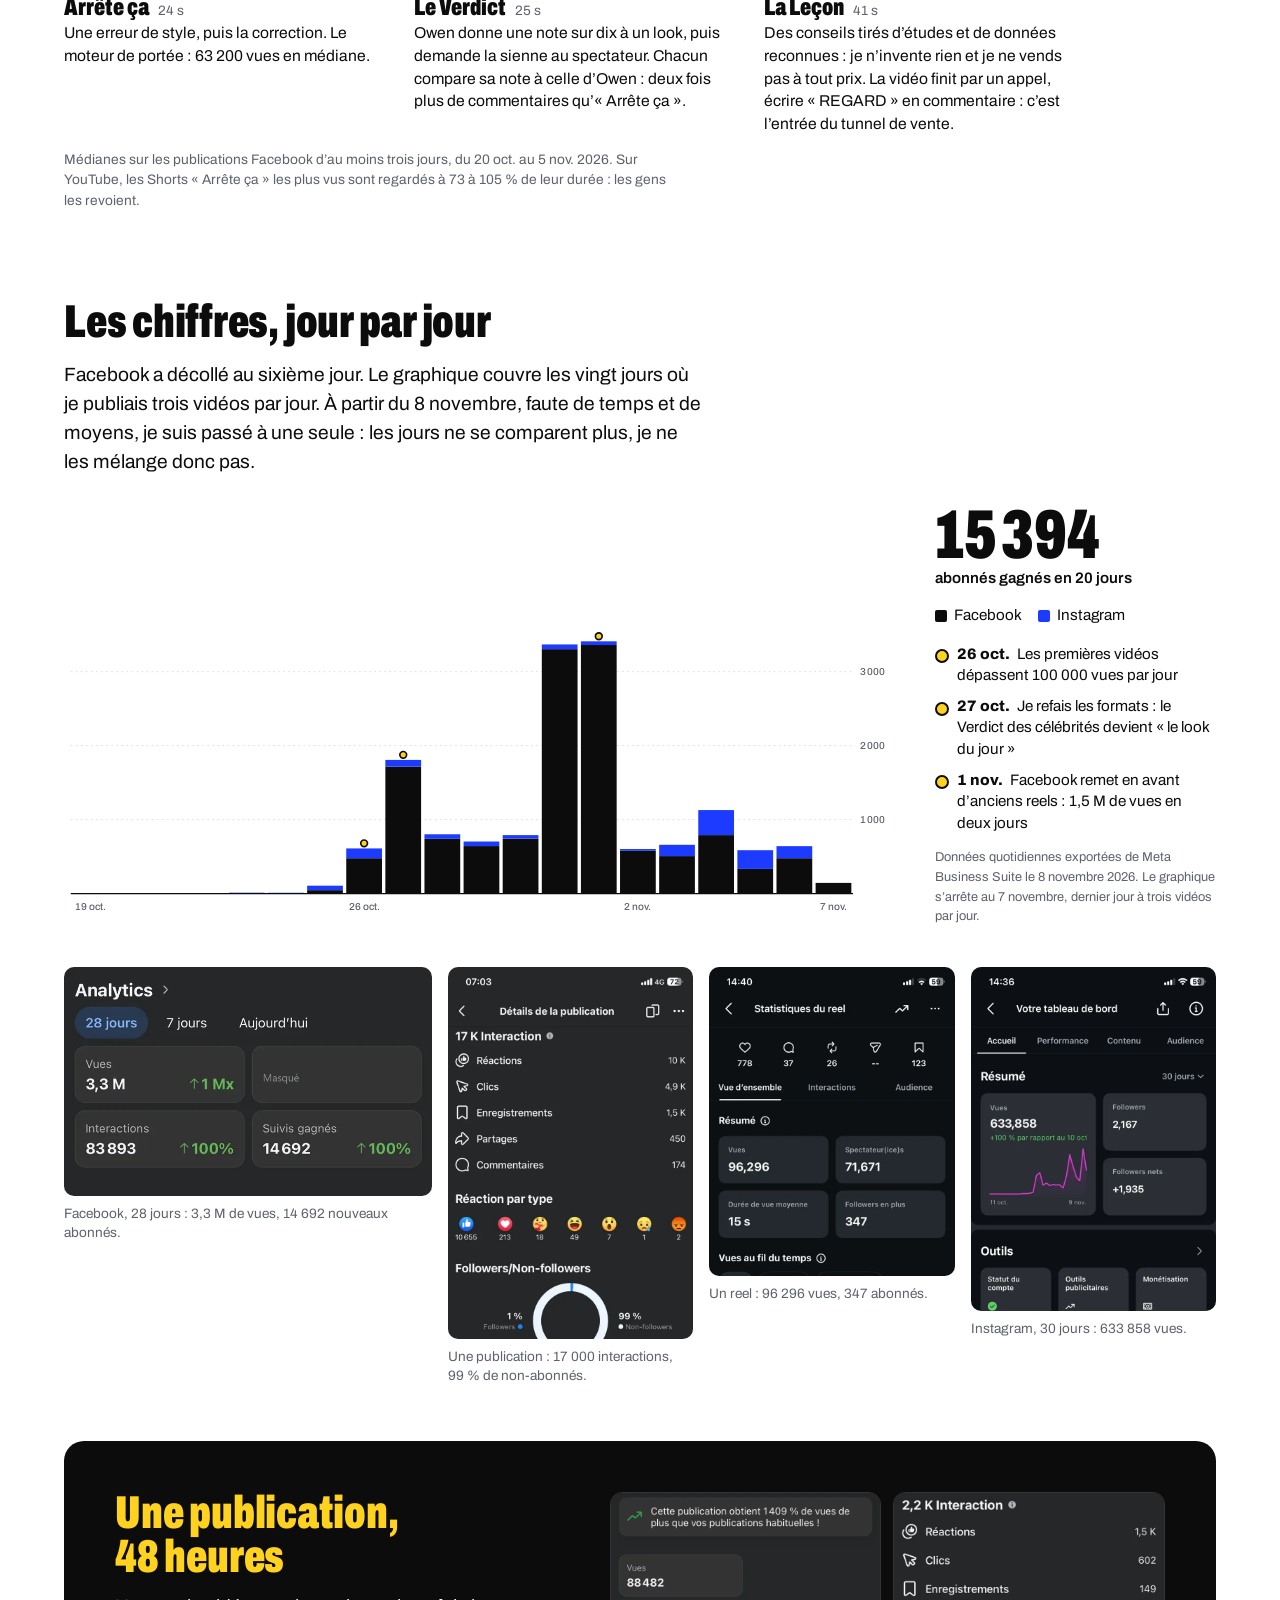
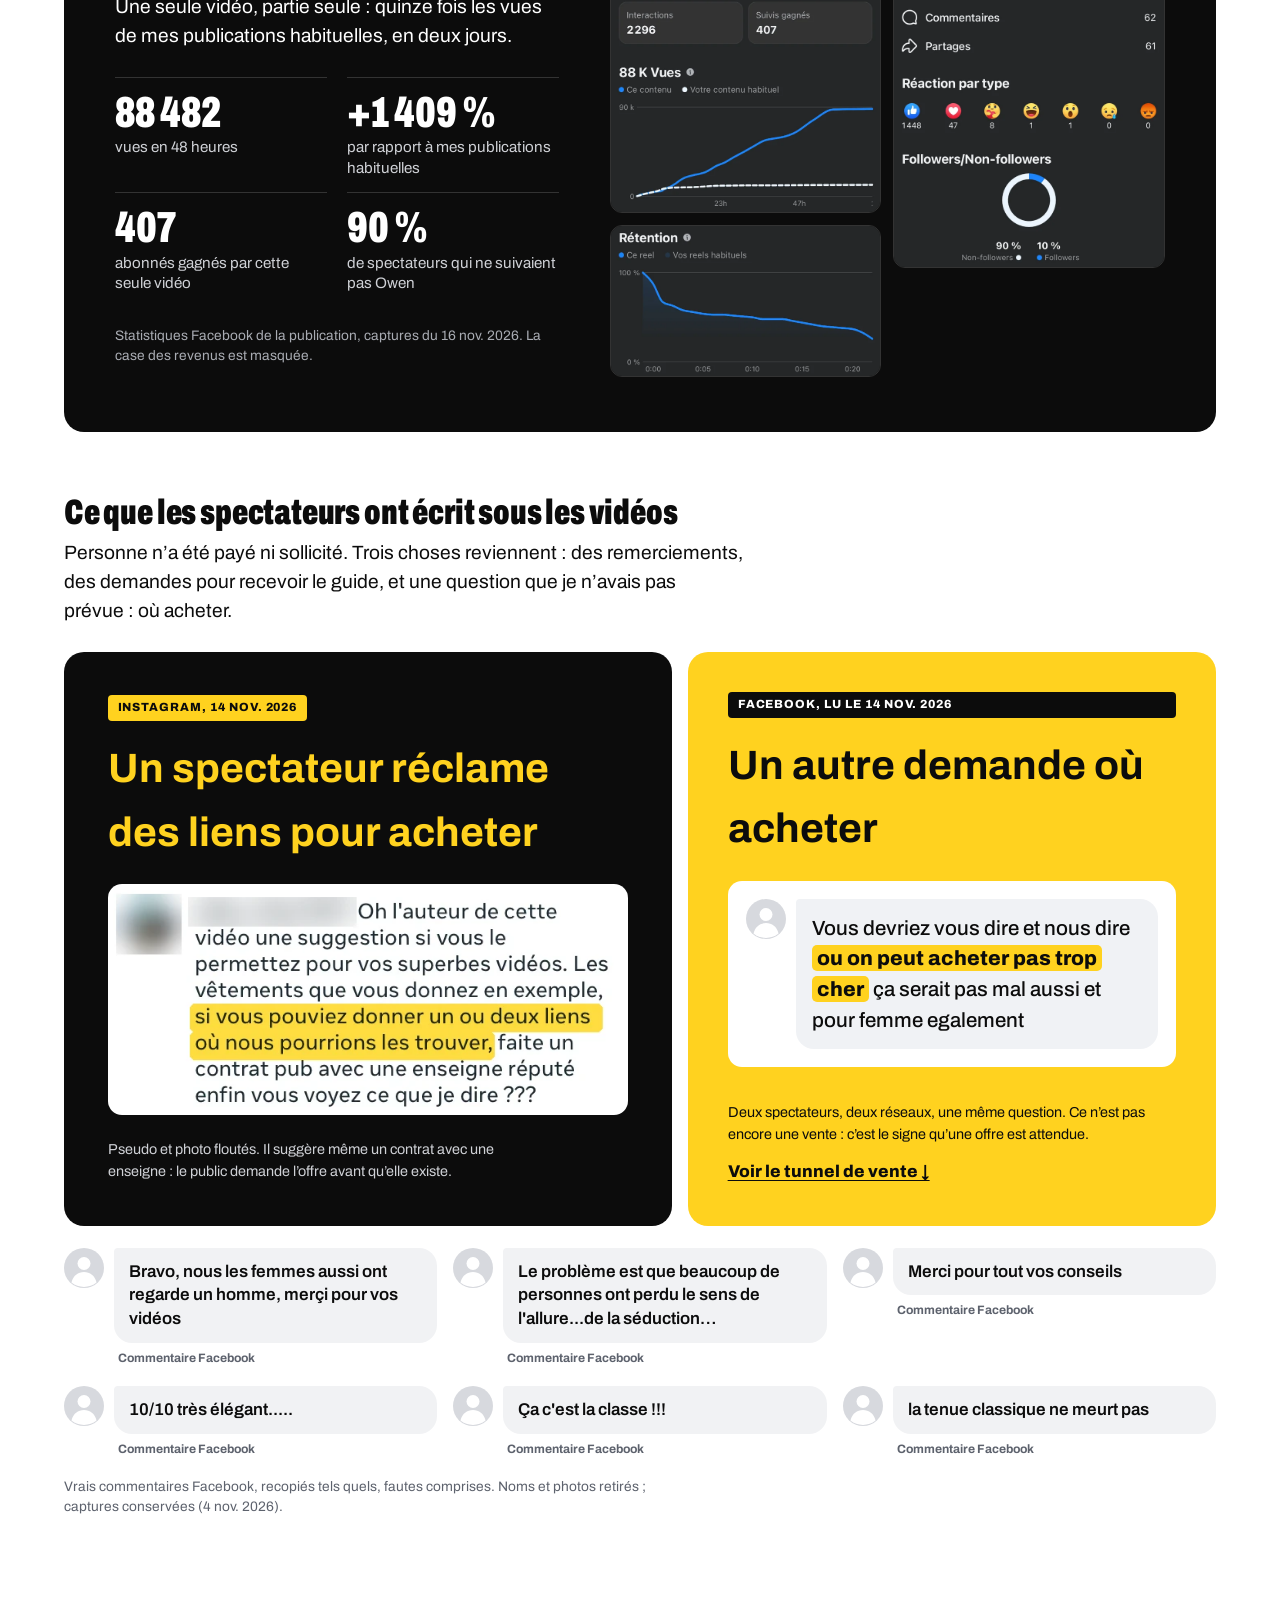
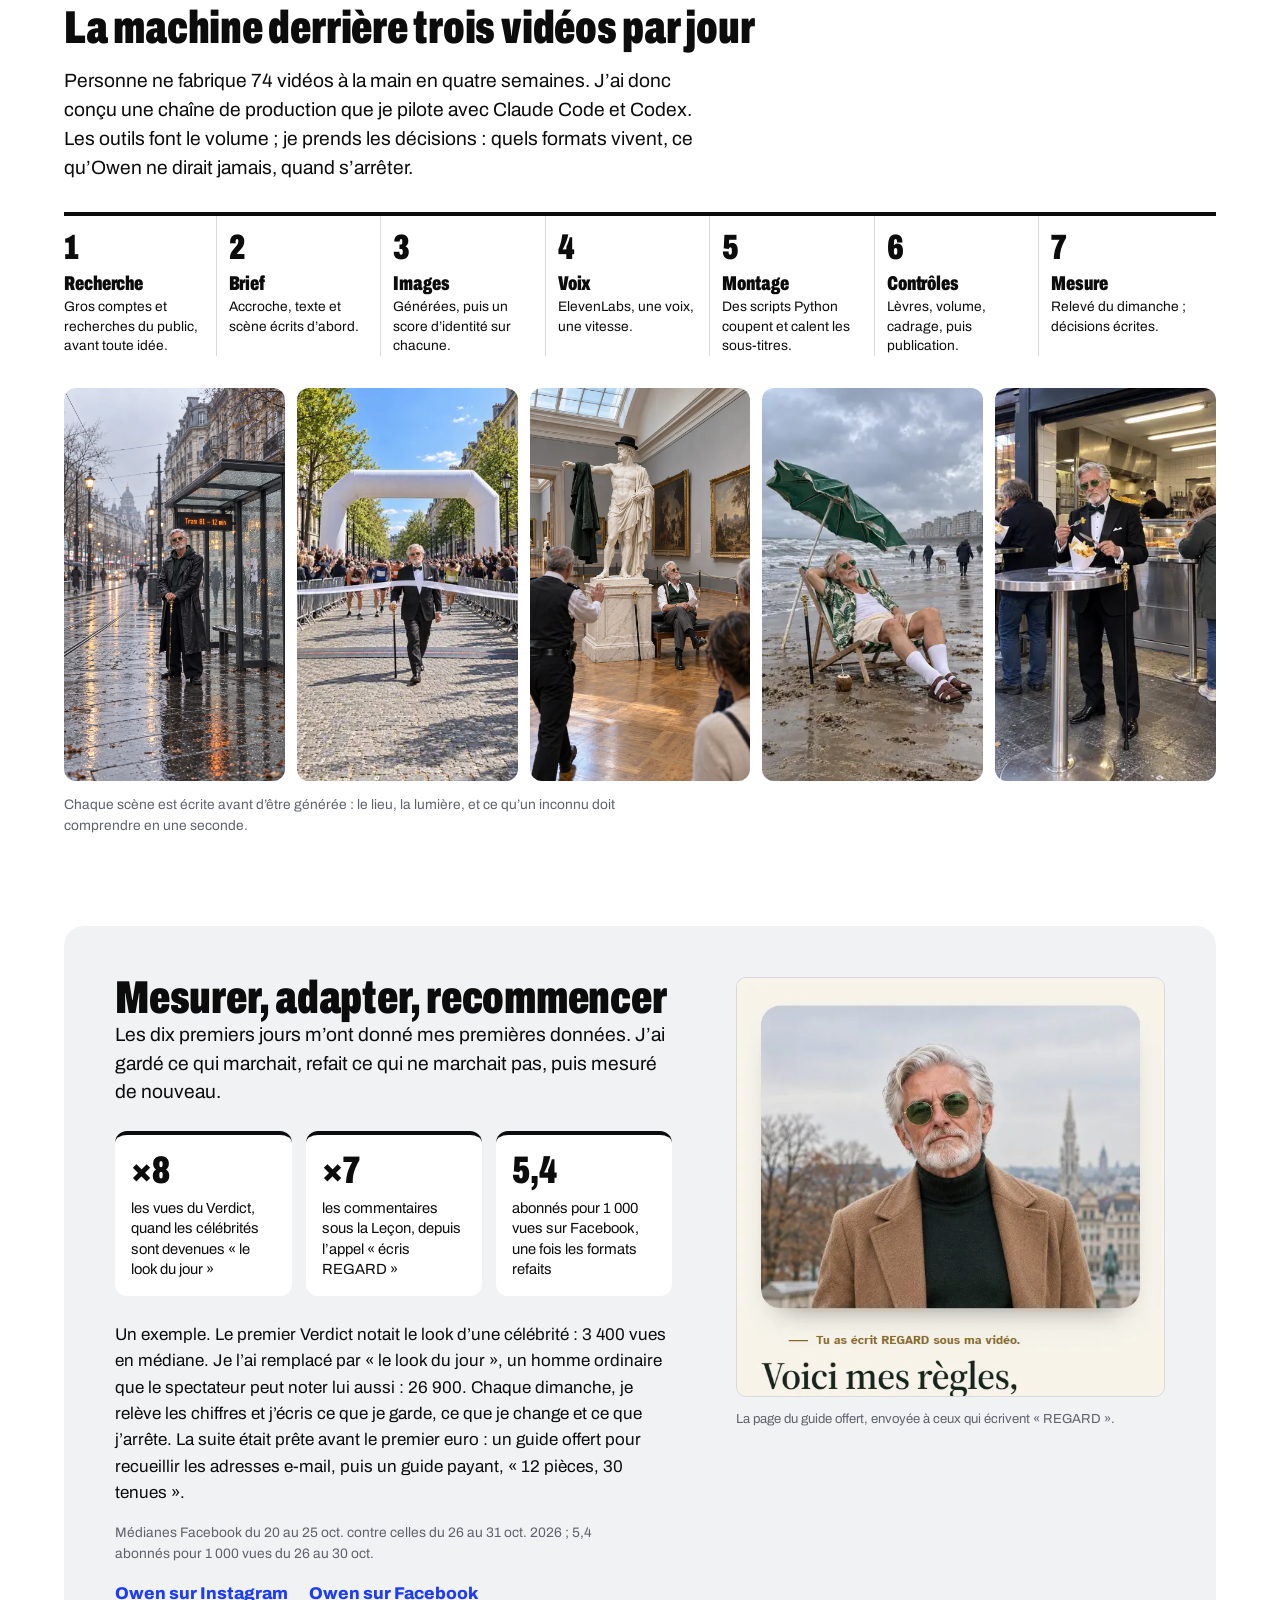
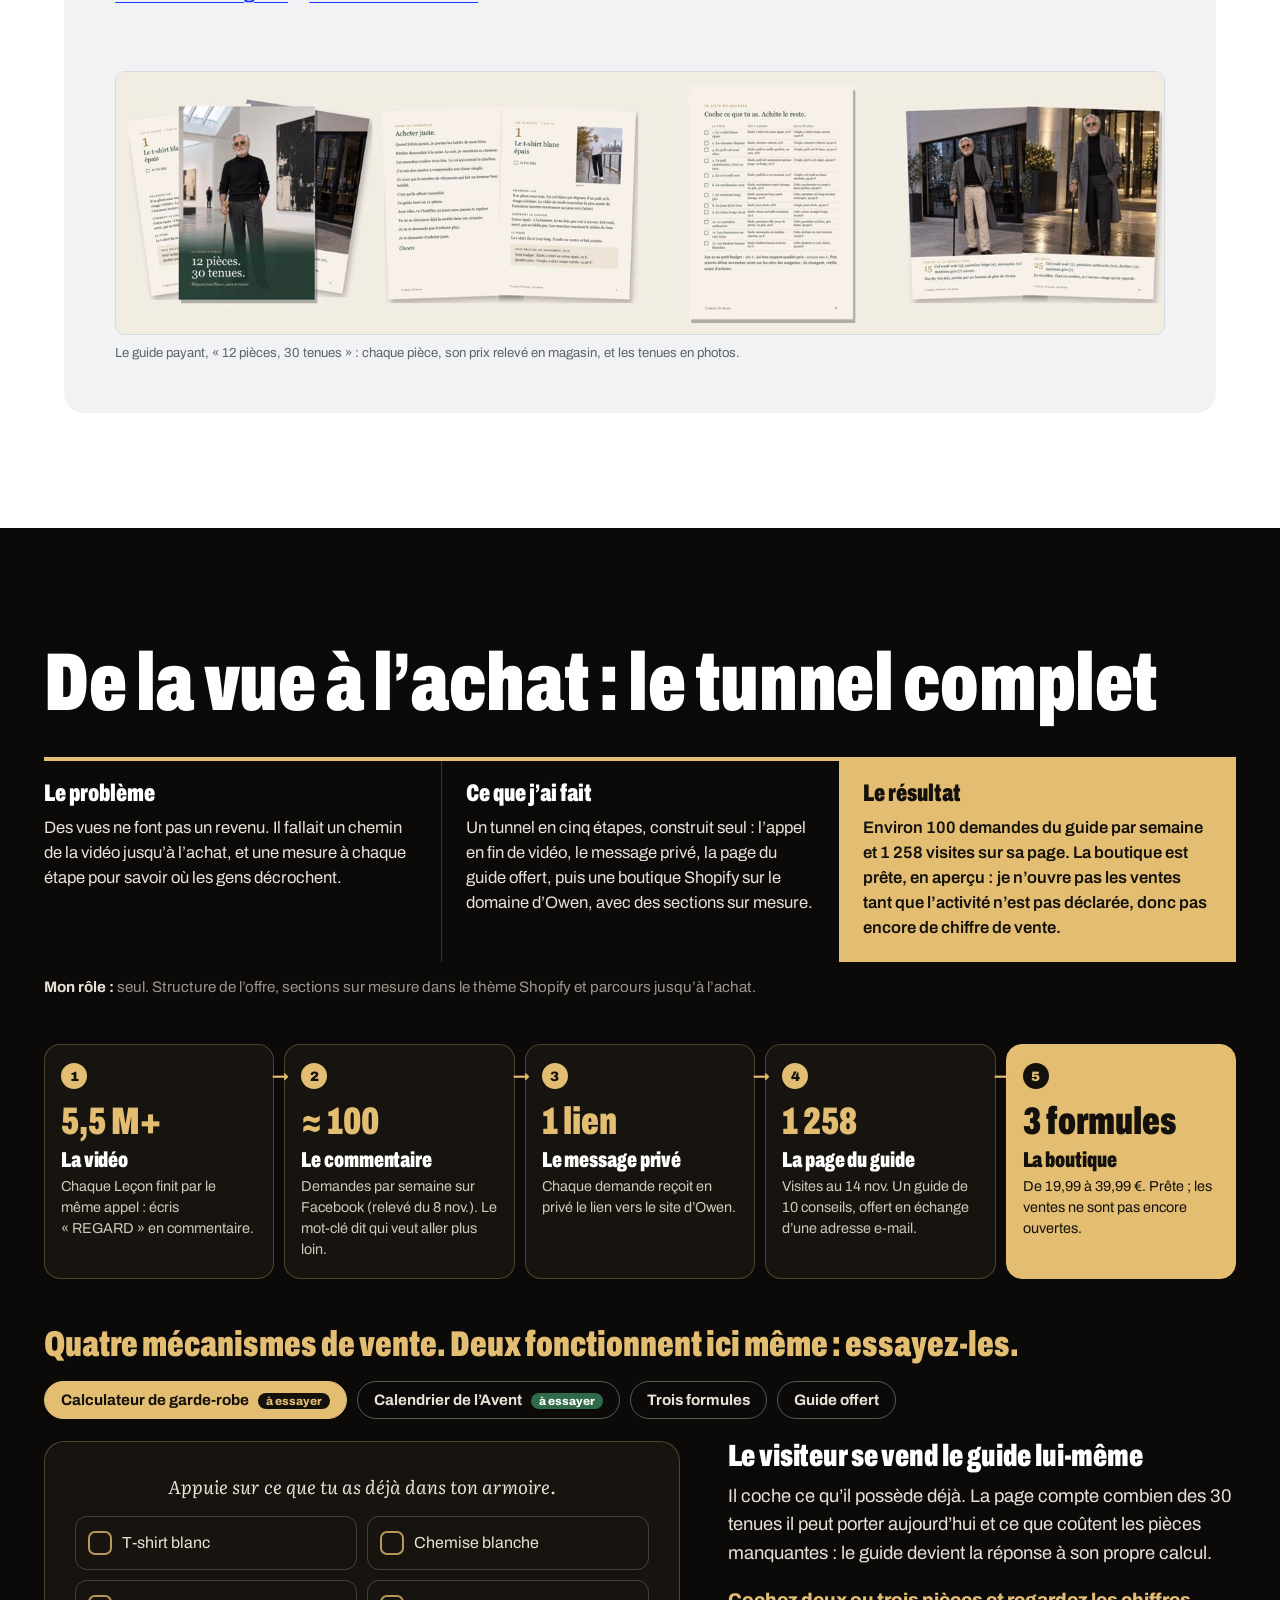
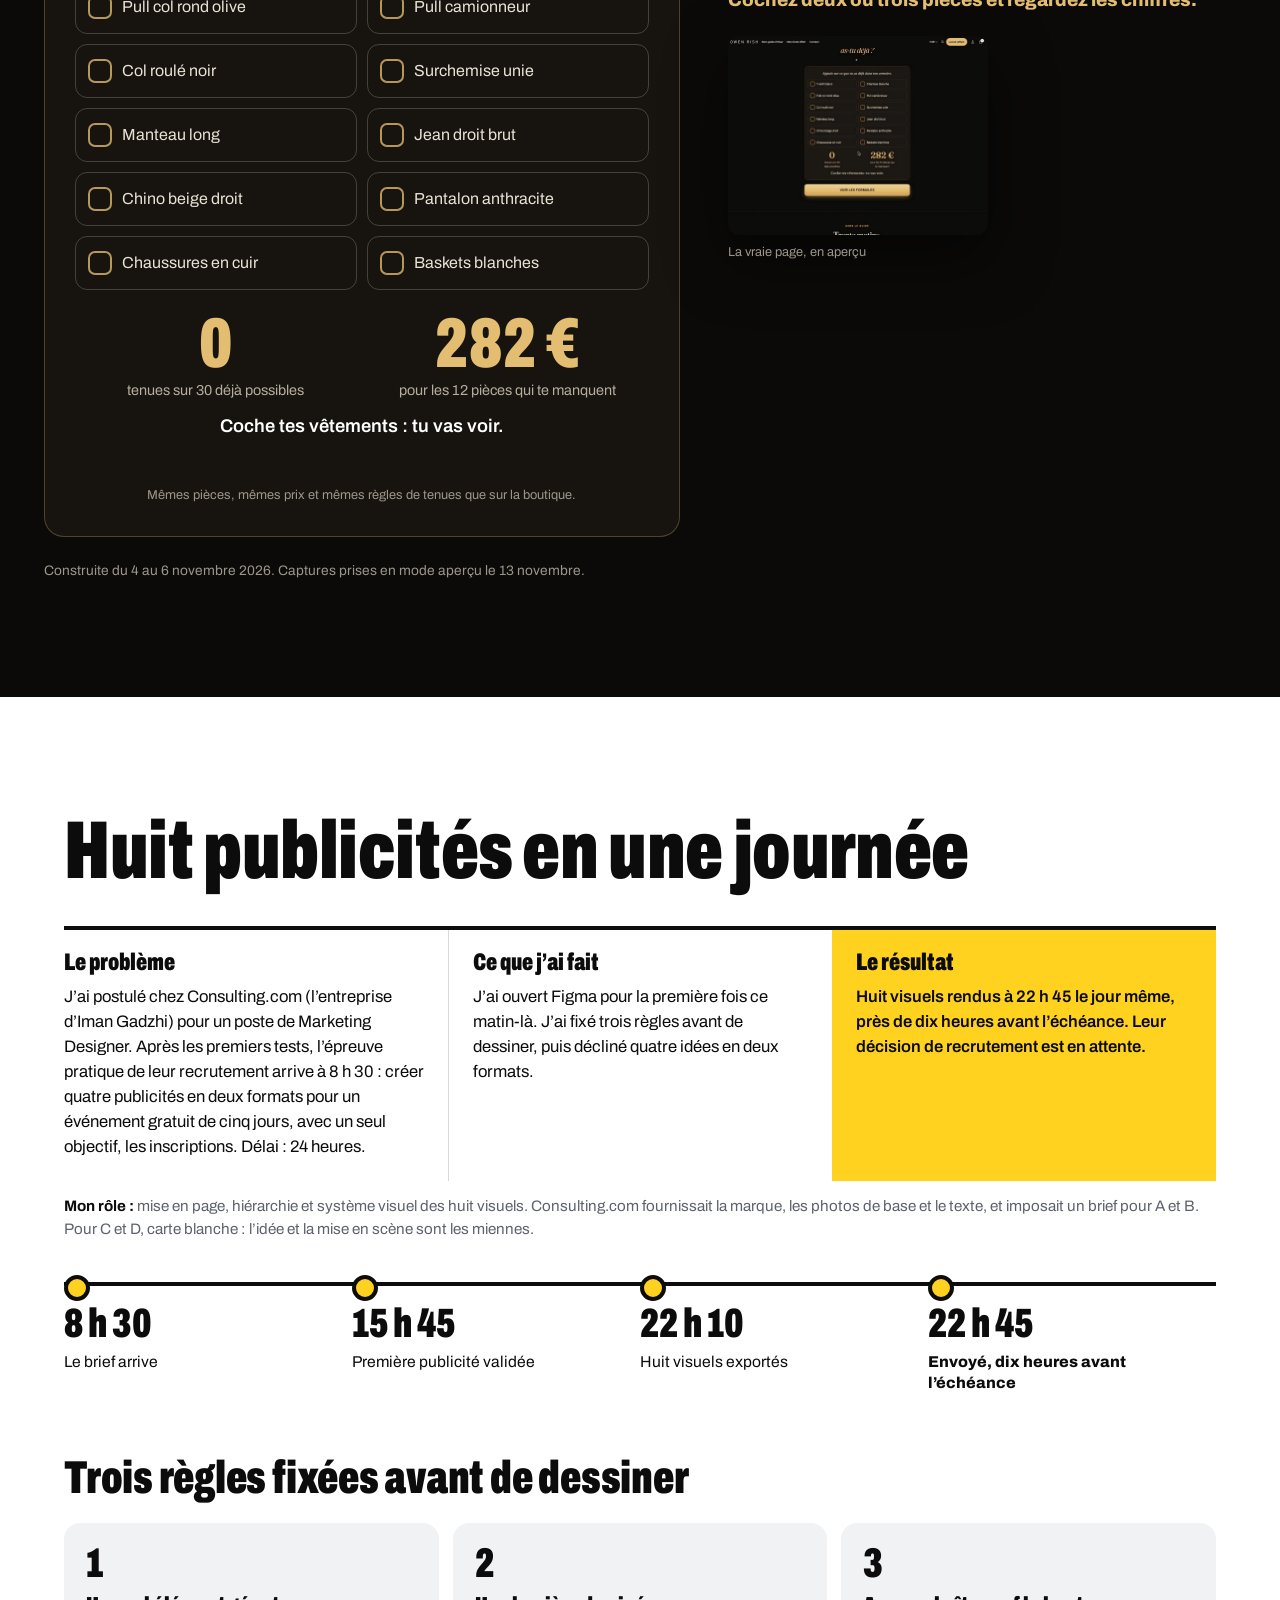
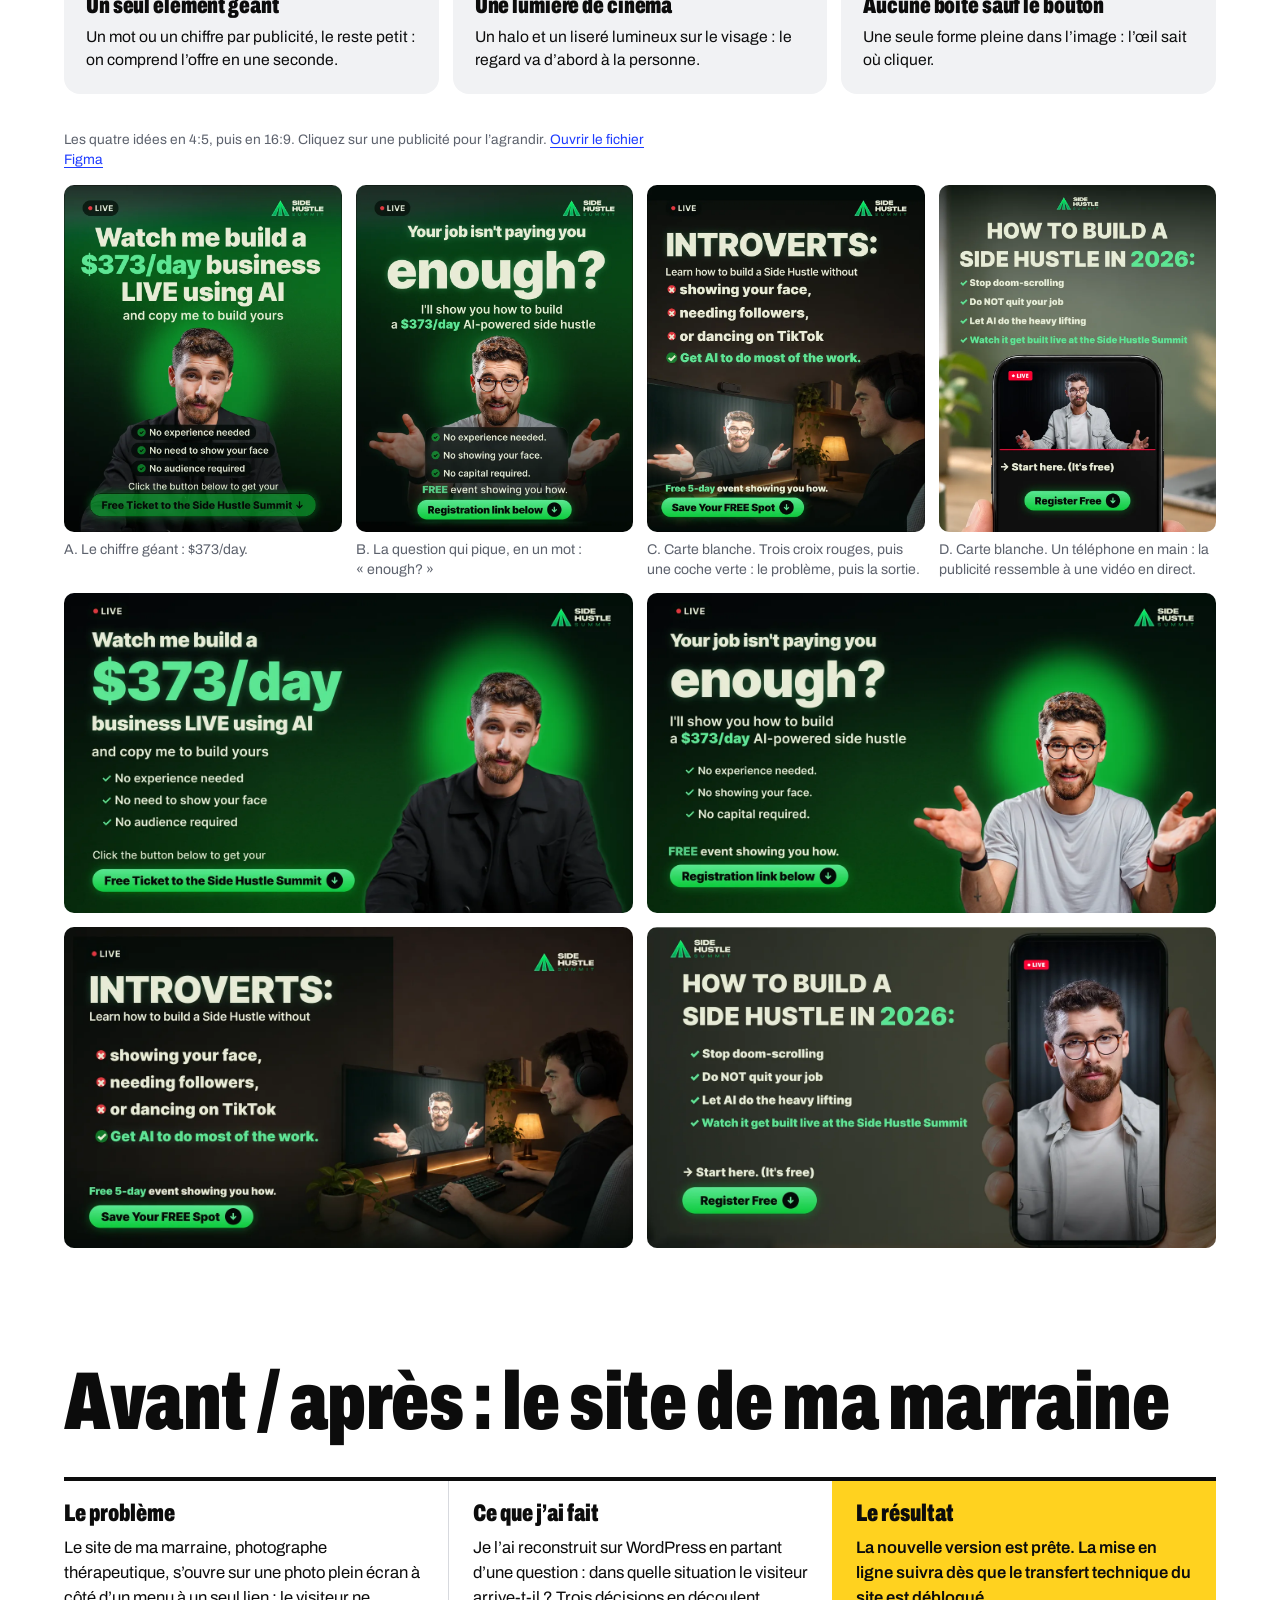
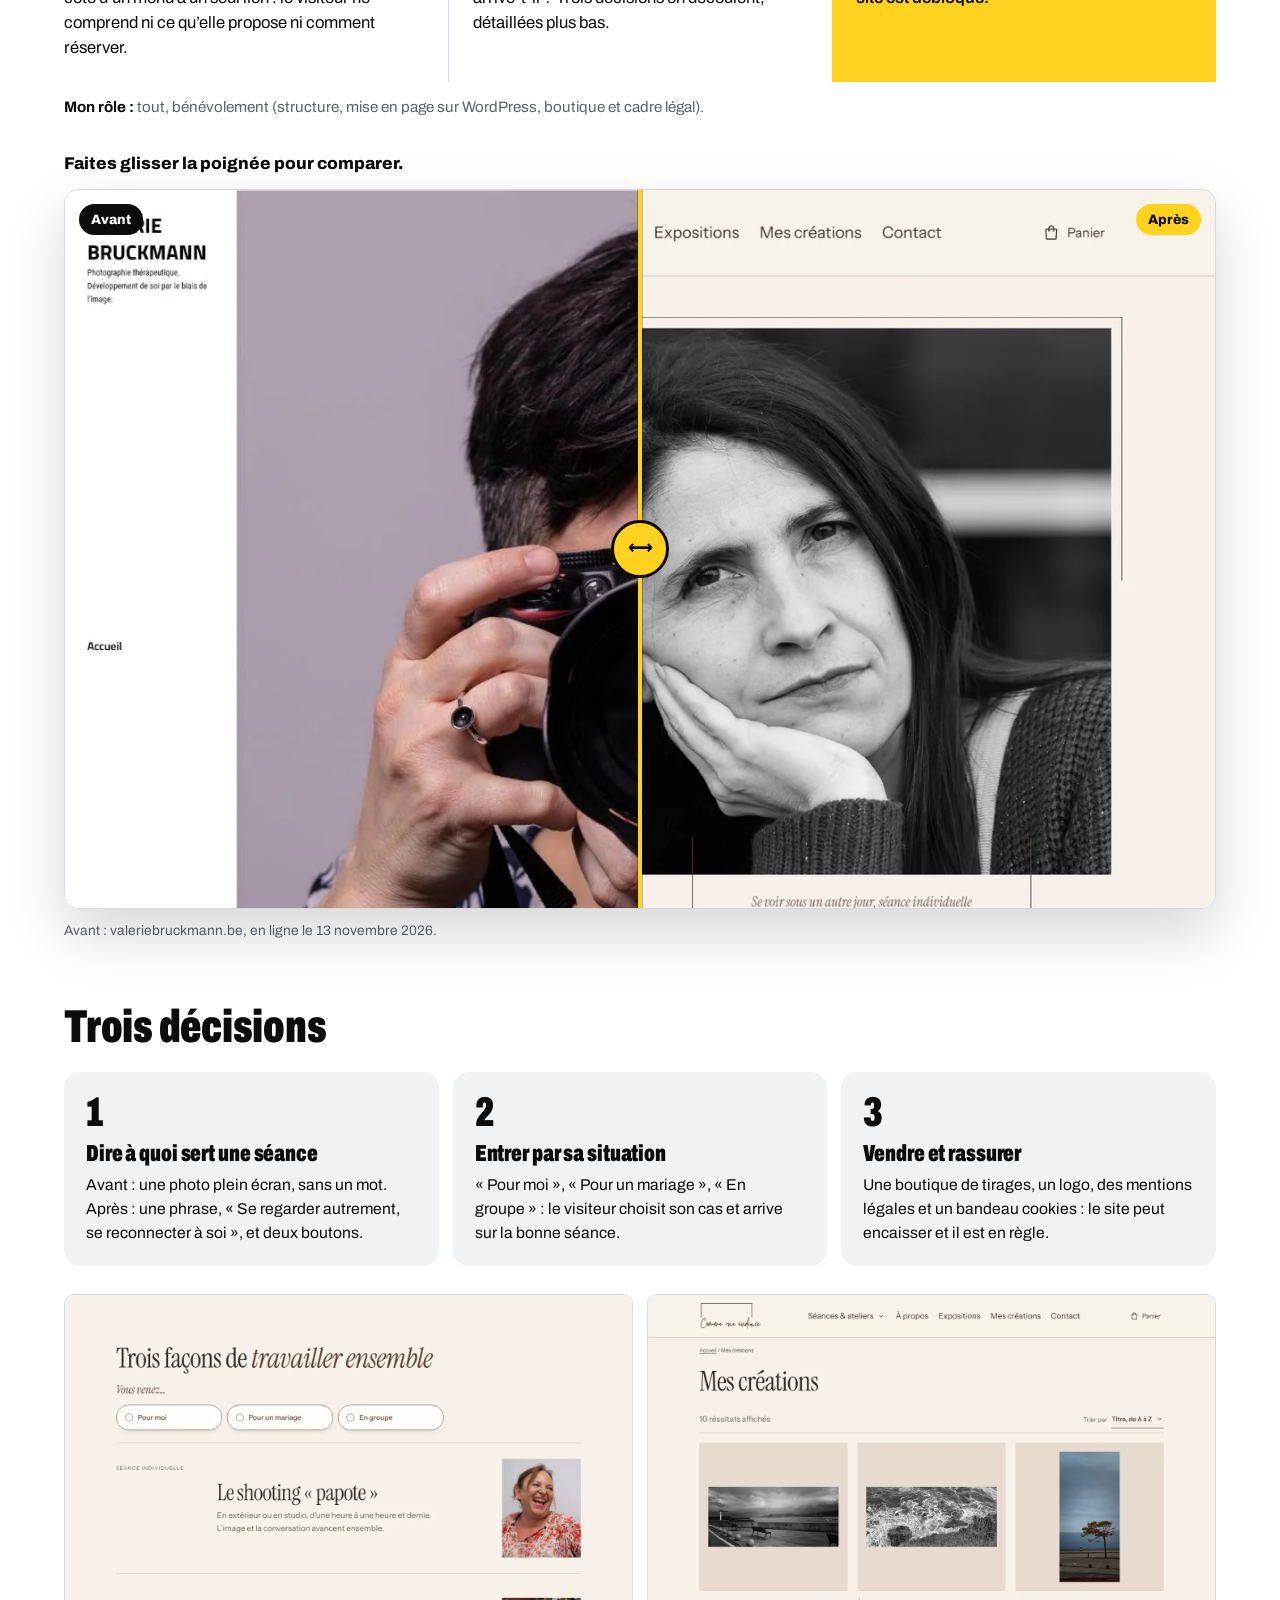
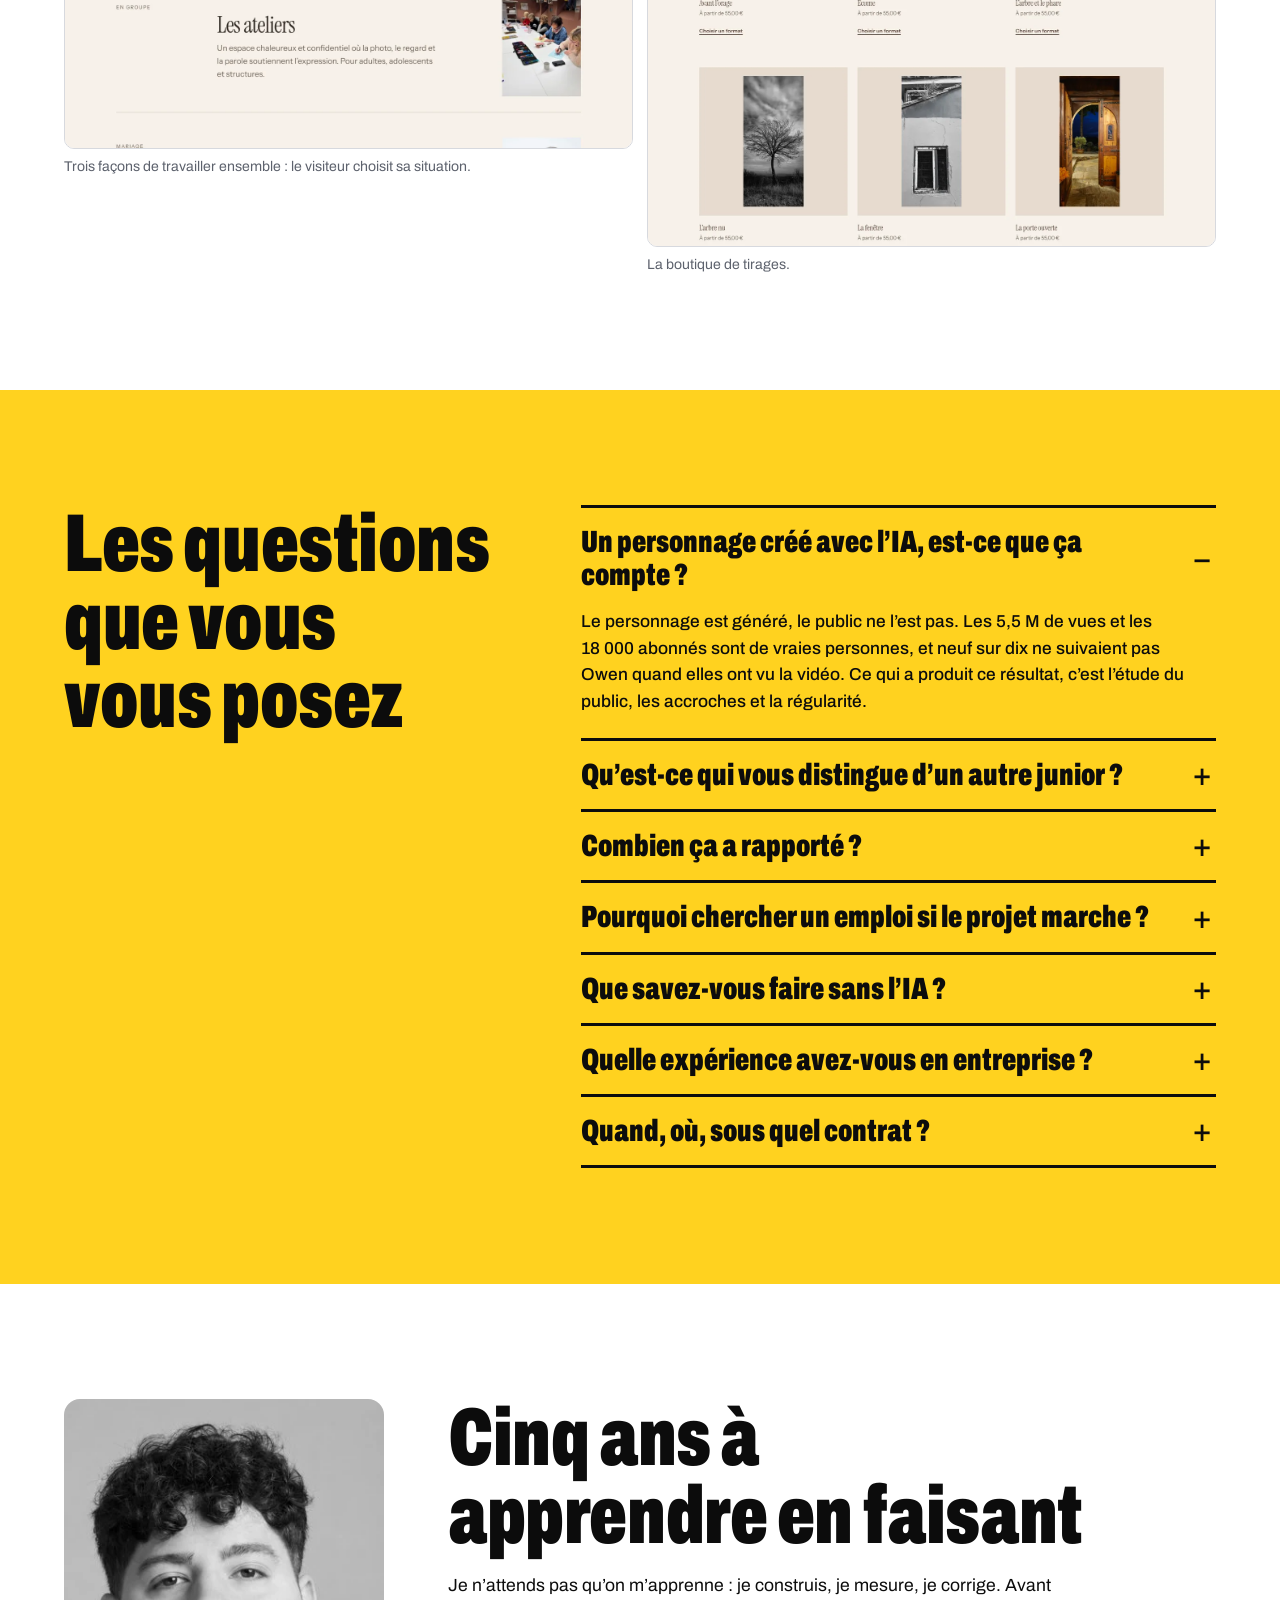
==== commit f27abe4a: "V12 : part de Thomas dans l'épreuve Consulting.com Co-Authored-By: Claude Opus 5.5 <noreply@anthropi" ====
--- a/fr/index.html
+++ b/fr/index.html
@@ -19,7 +19,7 @@
 <link rel="preconnect" href="https://fonts.googleapis.com">
 <link rel="preconnect" href="https://fonts.gstatic.com" crossorigin>
 <link href="https://fonts.googleapis.com/css2?family=Archivo:wdth,wght@62..125,100..900&family=Literata:ital,opsz,wght@1,7..72,400&display=swap" rel="stylesheet">
-<link rel="stylesheet" href="../style.css?v=11">
+<link rel="stylesheet" href="../style.css?v=12">
 </head>
 <body>
 <a class="skip" href="#work">Aller aux projets</a>
@@ -126,12 +126,12 @@
 
 <section id="ads" class="proj ads" aria-labelledby="ads-title">
   <h2 id="ads-title">Huit publicités en une journée</h2>
-  <dl class="fiche"><div><dt>Le problème</dt><dd>J’ai postulé chez Consulting.com (l’entreprise d’Iman Gadzhi) pour un poste de Marketing Designer. Après les premiers tests, l’épreuve pratique de leur recrutement arrive à 8 h 30 : créer quatre publicités en deux formats pour un événement gratuit de cinq jours, avec un seul objectif, les inscriptions. Délai : 24 heures.</dd></div><div><dt>Ce que j’ai fait</dt><dd>J’ai ouvert Figma pour la première fois ce matin-là. J’ai fixé trois règles avant de dessiner, puis décliné quatre idées en deux formats.</dd></div><div class="res"><dt>Le résultat</dt><dd>Huit visuels rendus à 22 h 45 le jour même, près de dix heures avant l’échéance. Leur décision de recrutement est en attente.</dd></div></dl><p class="role"><b>Mon rôle :</b> mise en page, hiérarchie et système visuel. Marque, textes et photos fournis par Consulting.com.</p>
+  <dl class="fiche"><div><dt>Le problème</dt><dd>J’ai postulé chez Consulting.com (l’entreprise d’Iman Gadzhi) pour un poste de Marketing Designer. Après les premiers tests, l’épreuve pratique de leur recrutement arrive à 8 h 30 : créer quatre publicités en deux formats pour un événement gratuit de cinq jours, avec un seul objectif, les inscriptions. Délai : 24 heures.</dd></div><div><dt>Ce que j’ai fait</dt><dd>J’ai ouvert Figma pour la première fois ce matin-là. J’ai fixé trois règles avant de dessiner, puis décliné quatre idées en deux formats.</dd></div><div class="res"><dt>Le résultat</dt><dd>Huit visuels rendus à 22 h 45 le jour même, près de dix heures avant l’échéance. Leur décision de recrutement est en attente.</dd></div></dl><p class="role"><b>Mon rôle :</b> mise en page, hiérarchie et système visuel des huit visuels. Consulting.com fournissait la marque, les photos de base et le texte, et imposait un brief pour A et B. Pour C et D, carte blanche : l’idée et la mise en scène sont les miennes.</p>
   <ol class="timeline" aria-label="Le déroulé de la journée du 12 novembre 2026"><li><b>8 h 30</b>Le brief arrive</li><li><b>15 h 45</b>Première publicité validée</li><li><b>22 h 10</b>Huit visuels exportés</li><li><b>22 h 45</b>Envoyé, dix heures avant l’échéance</li></ol>
   <h3 class="sub-h">Trois règles fixées avant de dessiner</h3>
   <ol class="rules"><li><h4>Un seul élément géant</h4><p>Un mot ou un chiffre par publicité, le reste petit : on comprend l’offre en une seconde.</p></li><li><h4>Une lumière de cinéma</h4><p>Un halo et un liseré lumineux sur le visage : le regard va d’abord à la personne.</p></li><li><h4>Aucune boîte sauf le bouton</h4><p>Une seule forme pleine dans l’image : l’œil sait où cliquer.</p></li></ol>
   <p class="note">Les quatre idées en 4:5, puis en 16:9. Cliquez sur une publicité pour l’agrandir. <a href="https://www.figma.com/design/a22w3sL73ZlwCRGyvJr5sN/Thomas-Fellmann---SHS-Skill-Test">Ouvrir le fichier Figma</a></p>
-  <div class="ads-grid"><figure><img src="../assets/shs-a-4x5.webp" width="900" height="1125" alt="Publicité A, 4:5 : Watch me build a $373/day business live using AI" loading="lazy"><figcaption>A. Le chiffre géant : $373/day.</figcaption></figure><figure><img src="../assets/shs-b-4x5.webp" width="900" height="1125" alt="Publicité B, 4:5 : Your job isn’t paying you enough?" loading="lazy"><figcaption>B. La question qui pique, en un mot : « enough? »</figcaption></figure><figure><img src="../assets/shs-c-4x5.webp" width="900" height="1125" alt="Publicité C, 4:5 : Introverts, un side hustle sans montrer son visage" loading="lazy"><figcaption>C. Trois croix rouges, puis une coche verte : le problème, puis la sortie.</figcaption></figure><figure><img src="../assets/shs-d-4x5.webp" width="900" height="1125" alt="Publicité D, 4:5 : How to build a side hustle in 2026" loading="lazy"><figcaption>D. Un téléphone en main : la publicité ressemble à une vidéo en direct.</figcaption></figure></div>
+  <div class="ads-grid"><figure><img src="../assets/shs-a-4x5.webp" width="900" height="1125" alt="Publicité A, 4:5 : Watch me build a $373/day business live using AI" loading="lazy"><figcaption>A. Le chiffre géant : $373/day.</figcaption></figure><figure><img src="../assets/shs-b-4x5.webp" width="900" height="1125" alt="Publicité B, 4:5 : Your job isn’t paying you enough?" loading="lazy"><figcaption>B. La question qui pique, en un mot : « enough? »</figcaption></figure><figure><img src="../assets/shs-c-4x5.webp" width="900" height="1125" alt="Publicité C, 4:5 : Introverts, un side hustle sans montrer son visage" loading="lazy"><figcaption>C. Carte blanche. Trois croix rouges, puis une coche verte : le problème, puis la sortie.</figcaption></figure><figure><img src="../assets/shs-d-4x5.webp" width="900" height="1125" alt="Publicité D, 4:5 : How to build a side hustle in 2026" loading="lazy"><figcaption>D. Carte blanche. Un téléphone en main : la publicité ressemble à une vidéo en direct.</figcaption></figure></div>
   <div class="ads-wide"><img src="../assets/shs-a-16x9.webp" width="1400" height="788" alt="Publicité A en 16:9" loading="lazy"><img src="../assets/shs-b-16x9.webp" width="1400" height="788" alt="Publicité B en 16:9" loading="lazy"><img src="../assets/shs-c-16x9.webp" width="1400" height="788" alt="Publicité C en 16:9" loading="lazy"><img src="../assets/shs-d-16x9.webp" width="1400" height="788" alt="Publicité D en 16:9" loading="lazy"></div>
 </section>
 
@@ -186,6 +186,6 @@
 <dialog id="lightbox" aria-label="Image"><button type="button" class="lb-close">Fermer</button><img alt=""></dialog>
 
 <footer class="foot"><p>Chaque chiffre de cette page porte sa date et sa source. Mis à jour en novembre 2026.</p></footer>
-<script src="../site.js?v=11" defer></script>
+<script src="../site.js?v=12" defer></script>
 </body>
 </html>
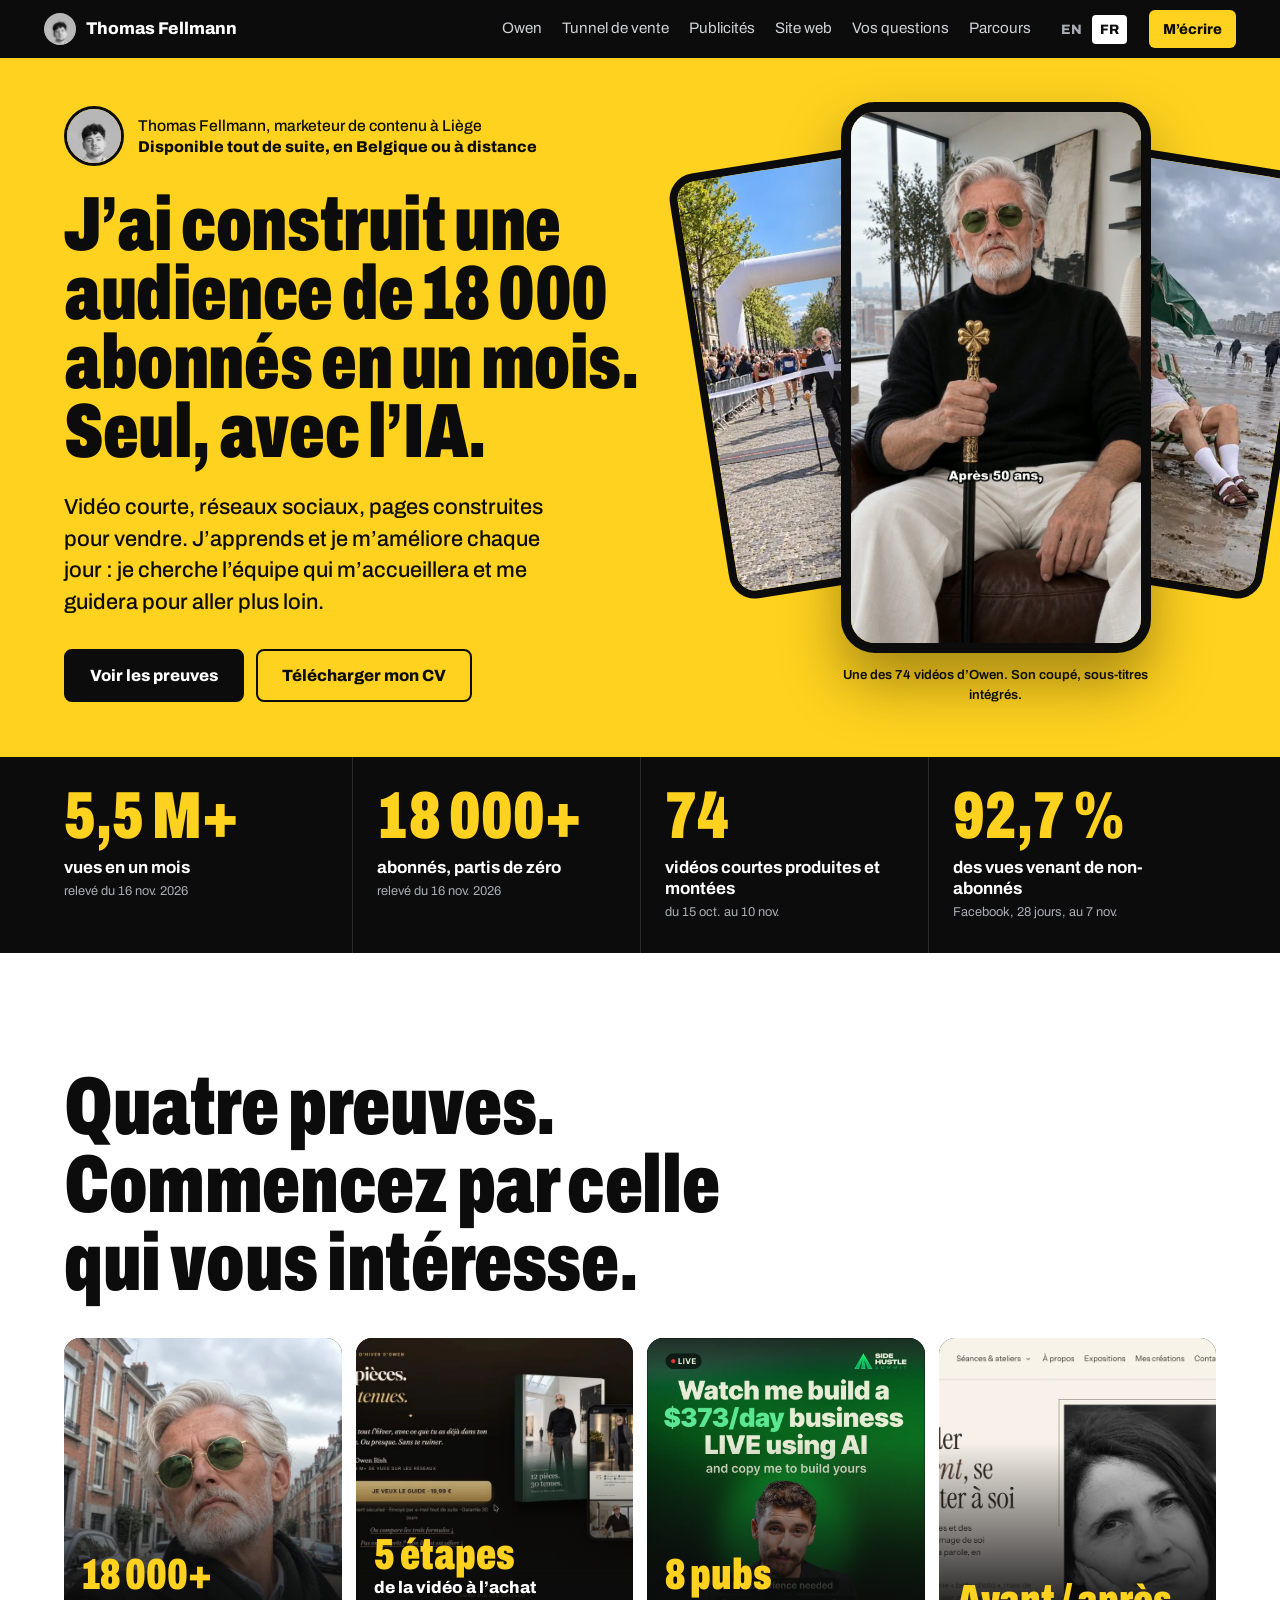
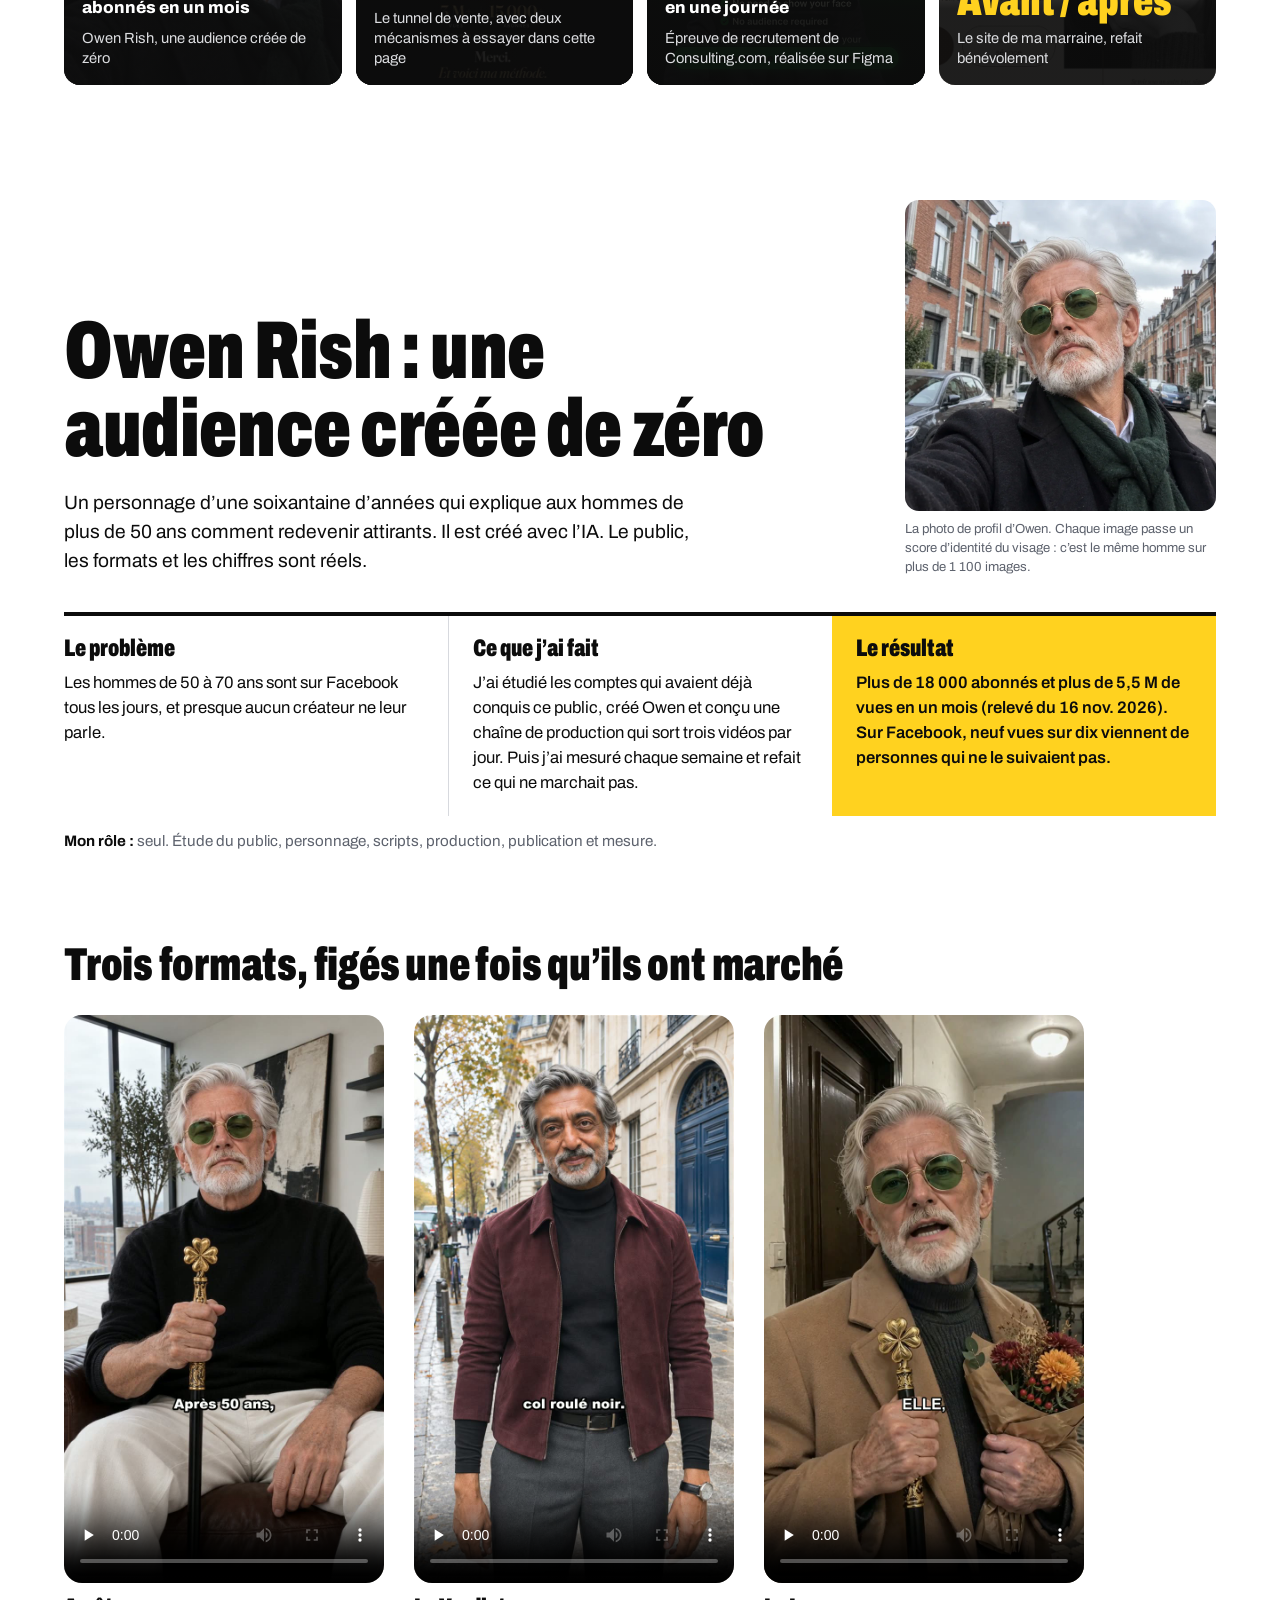
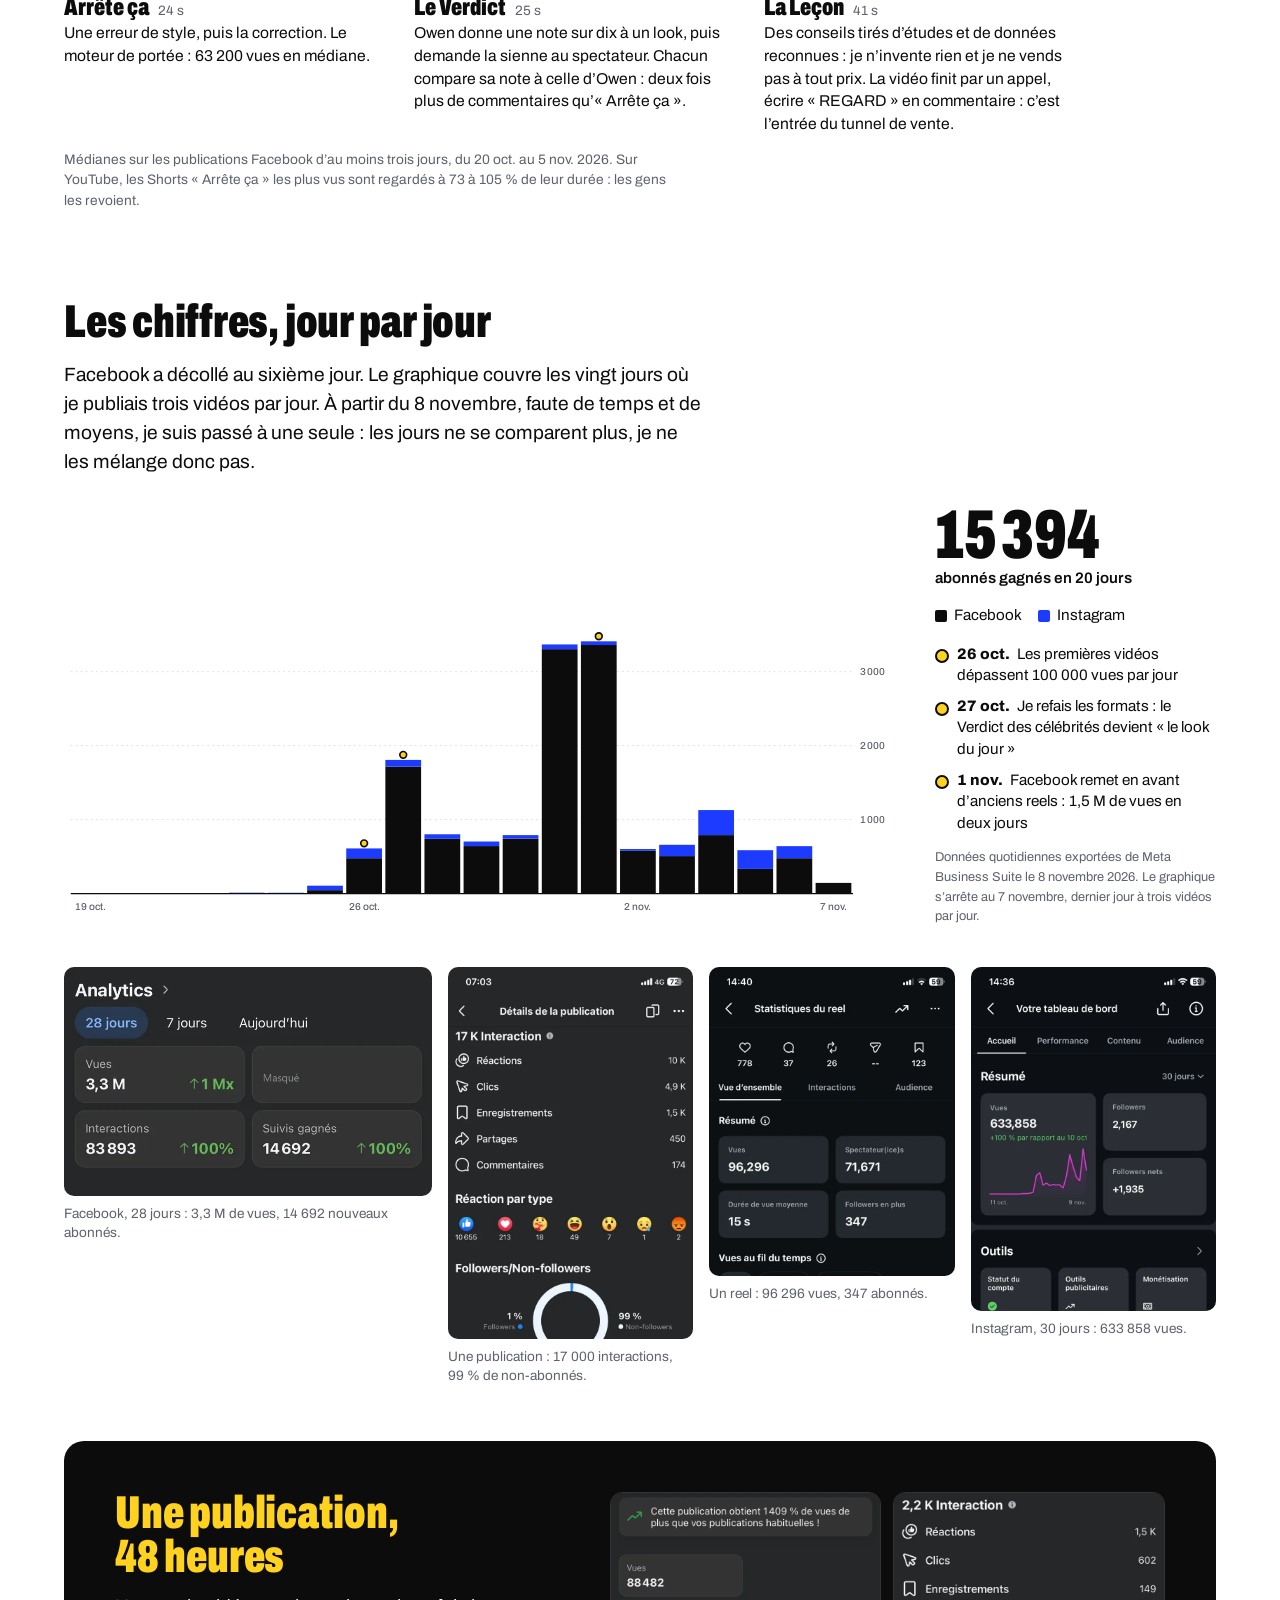
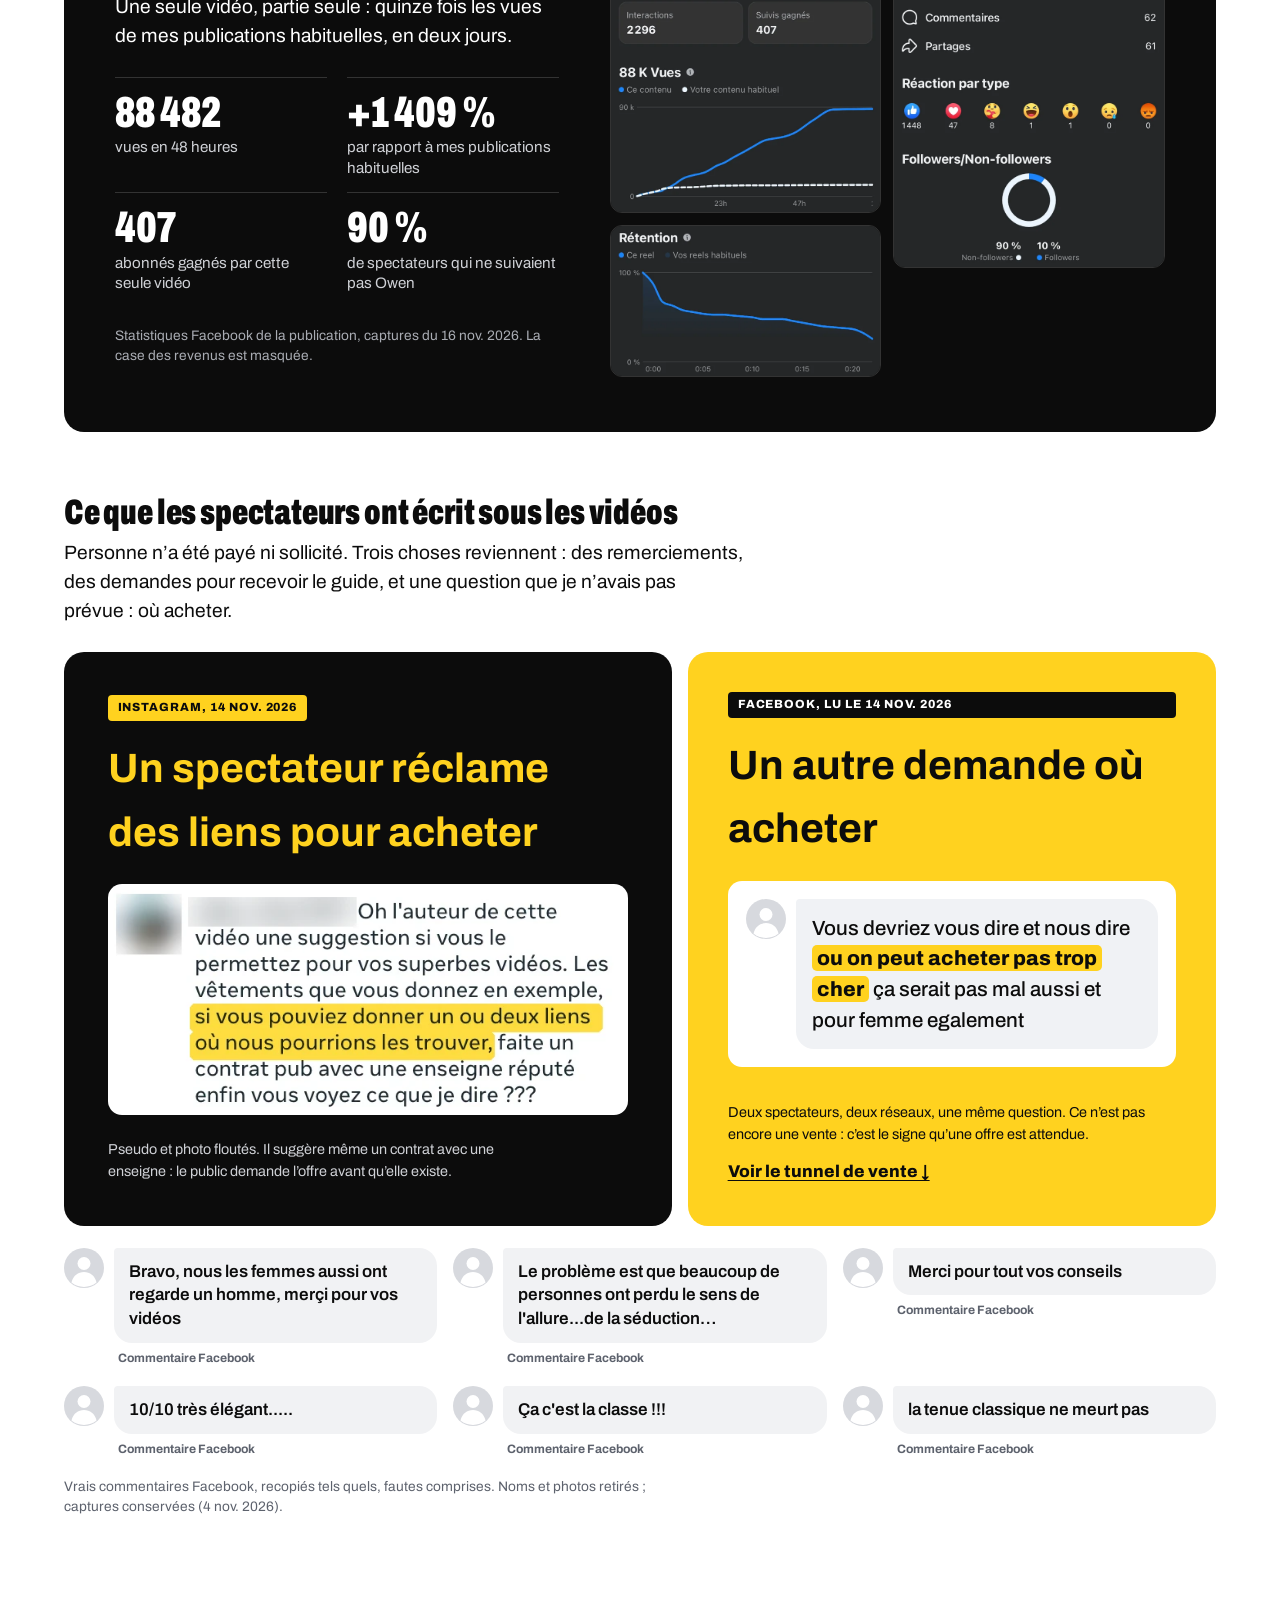
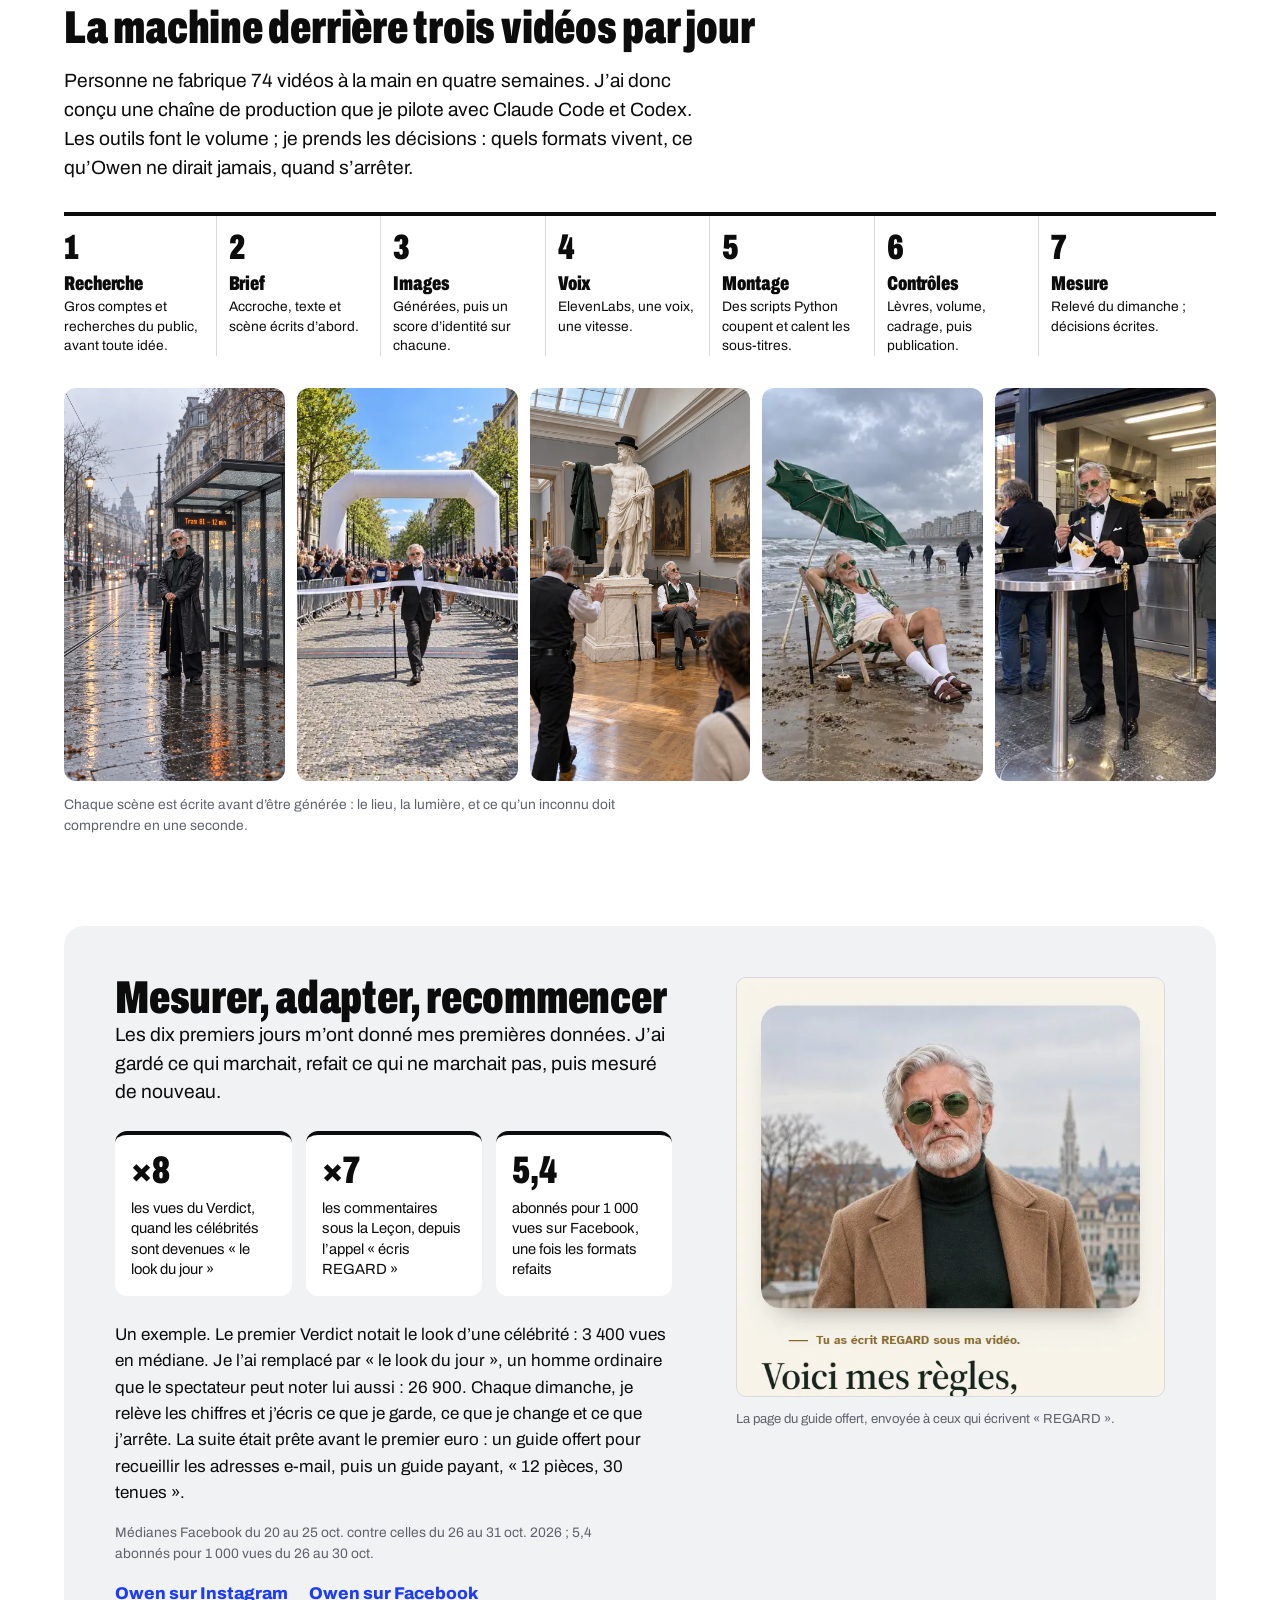
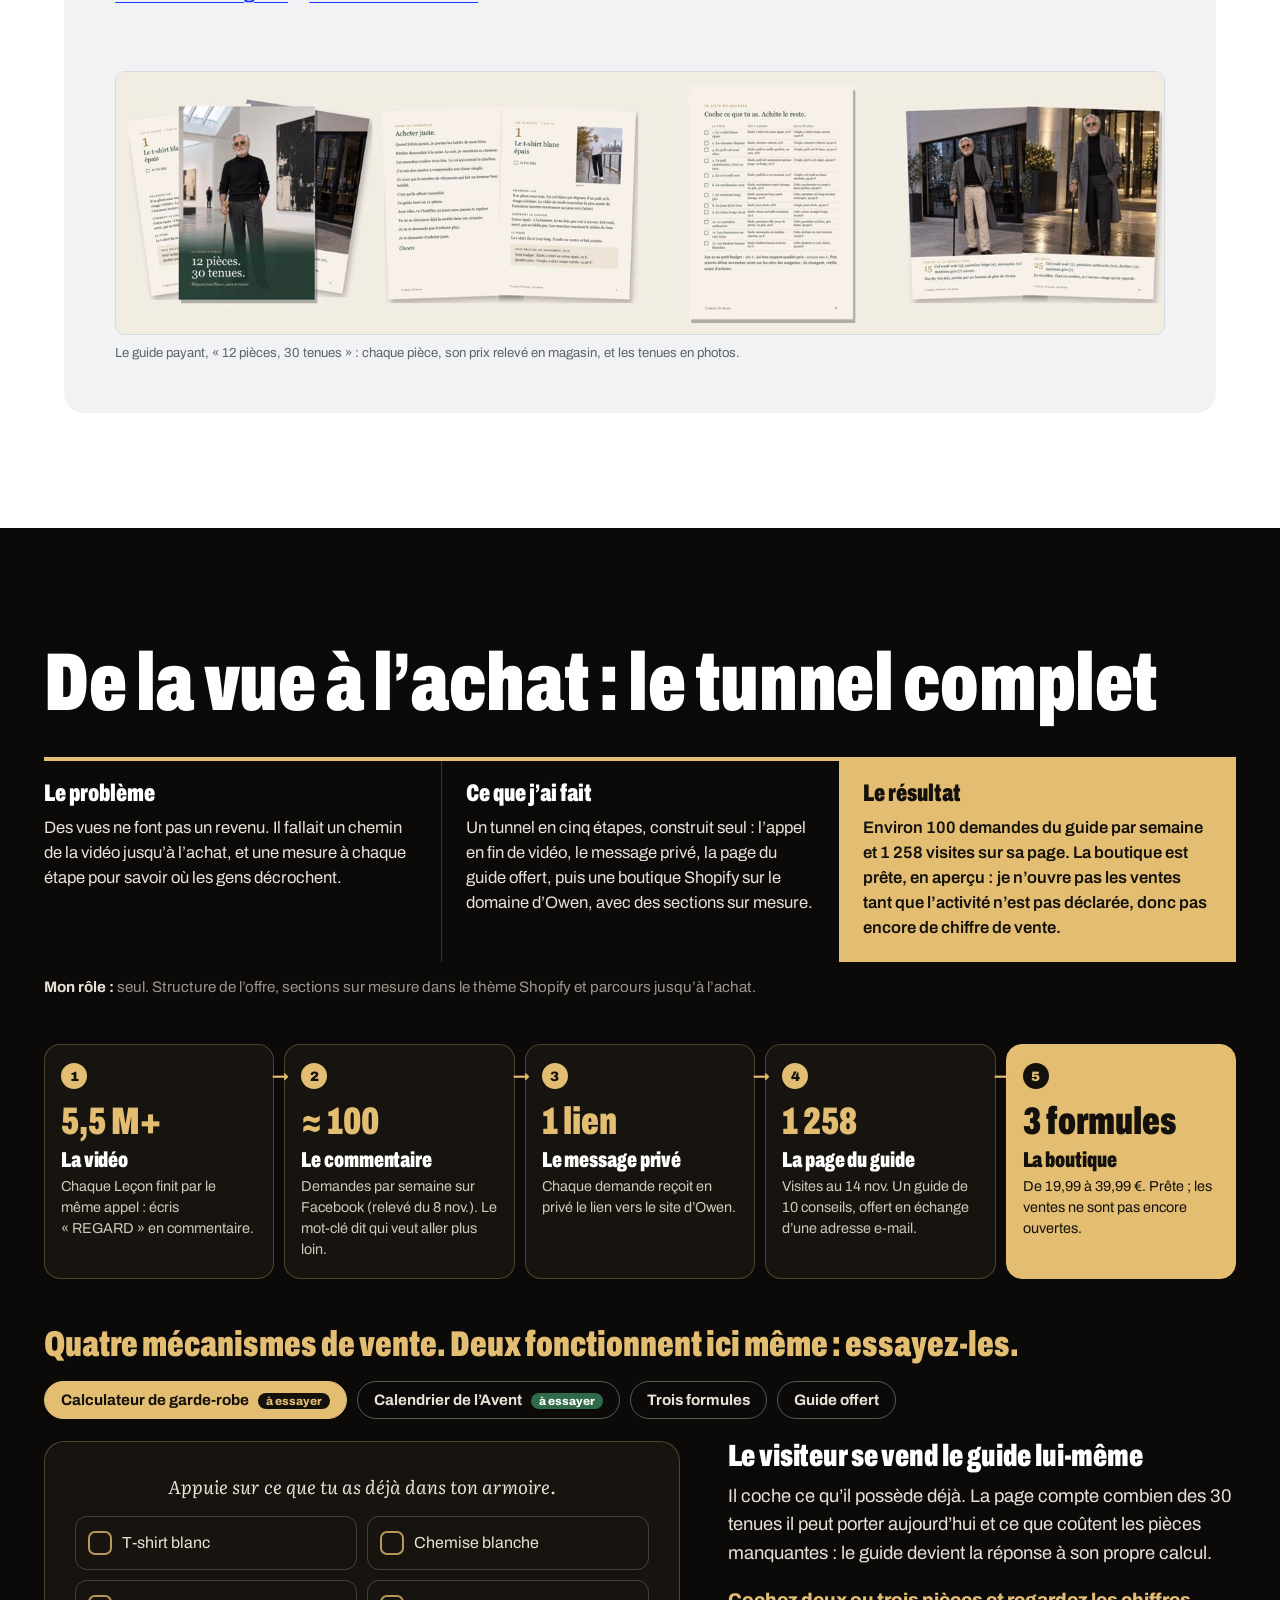
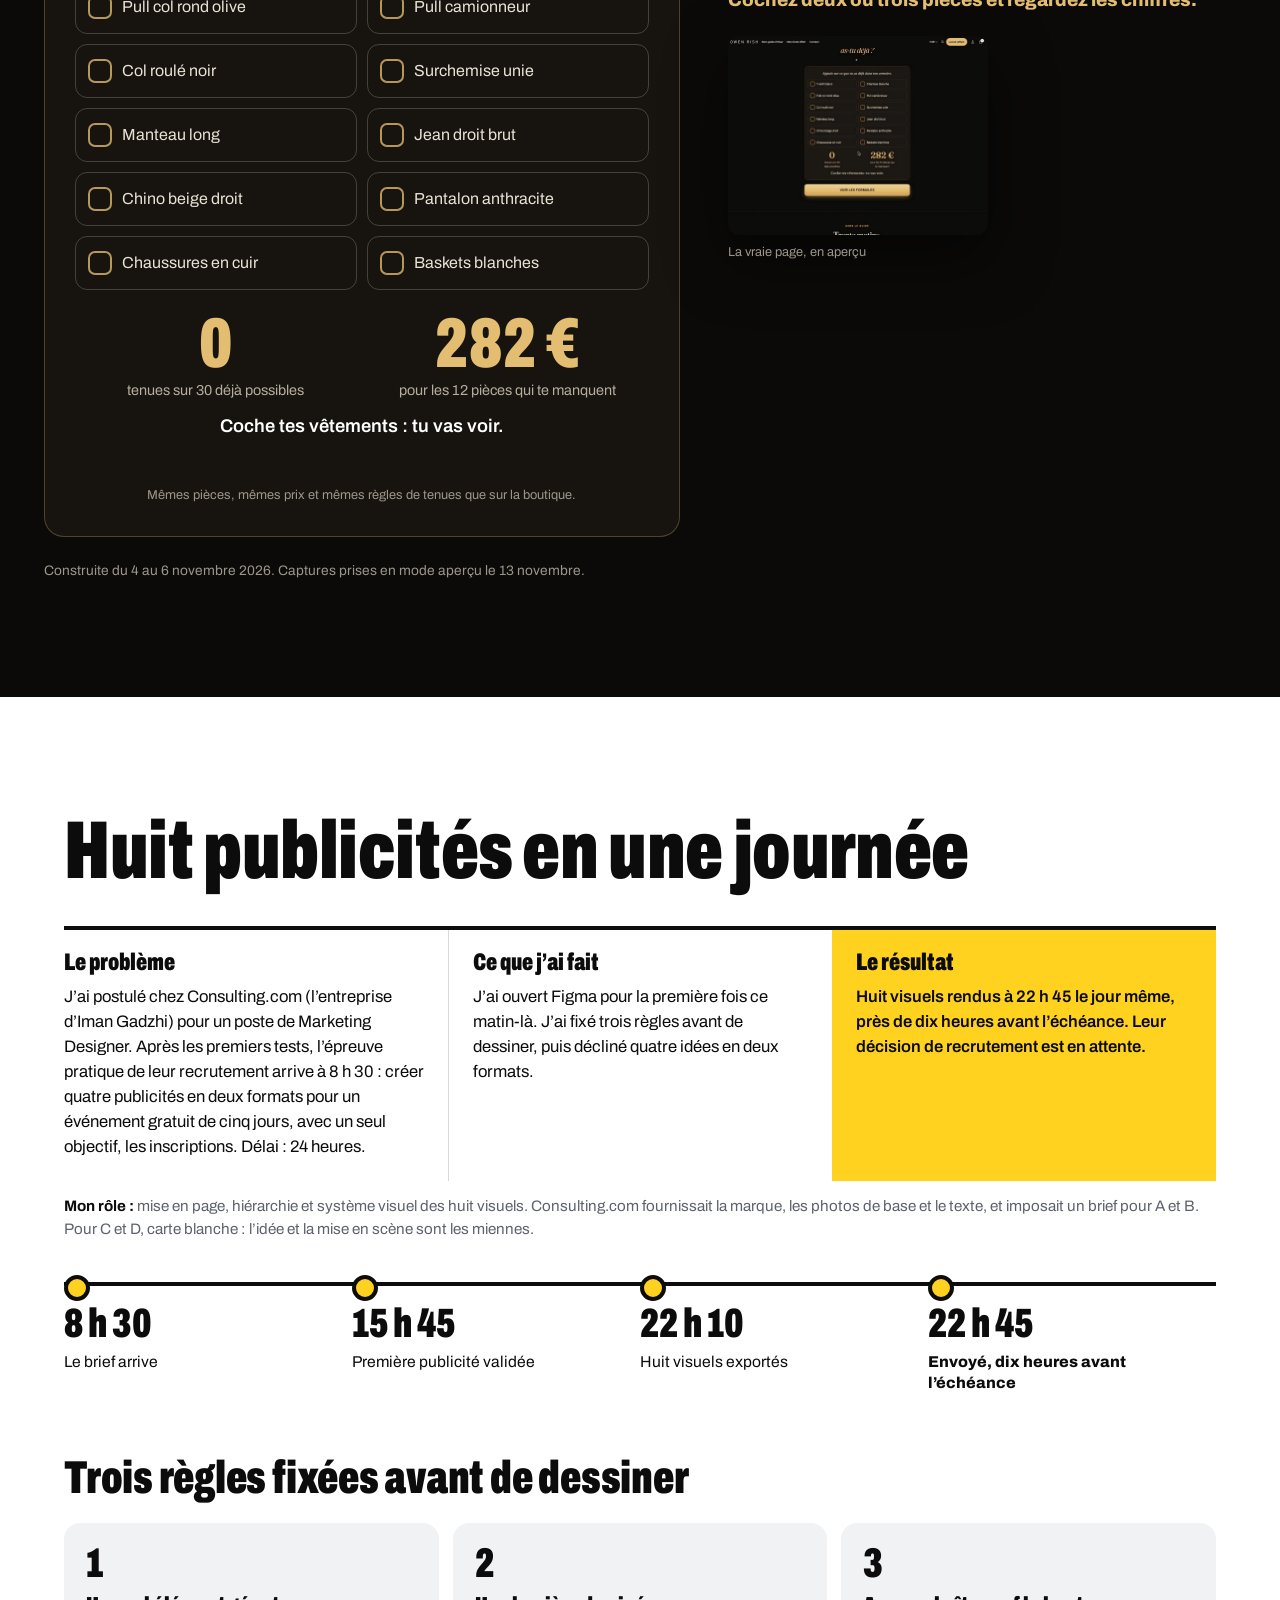
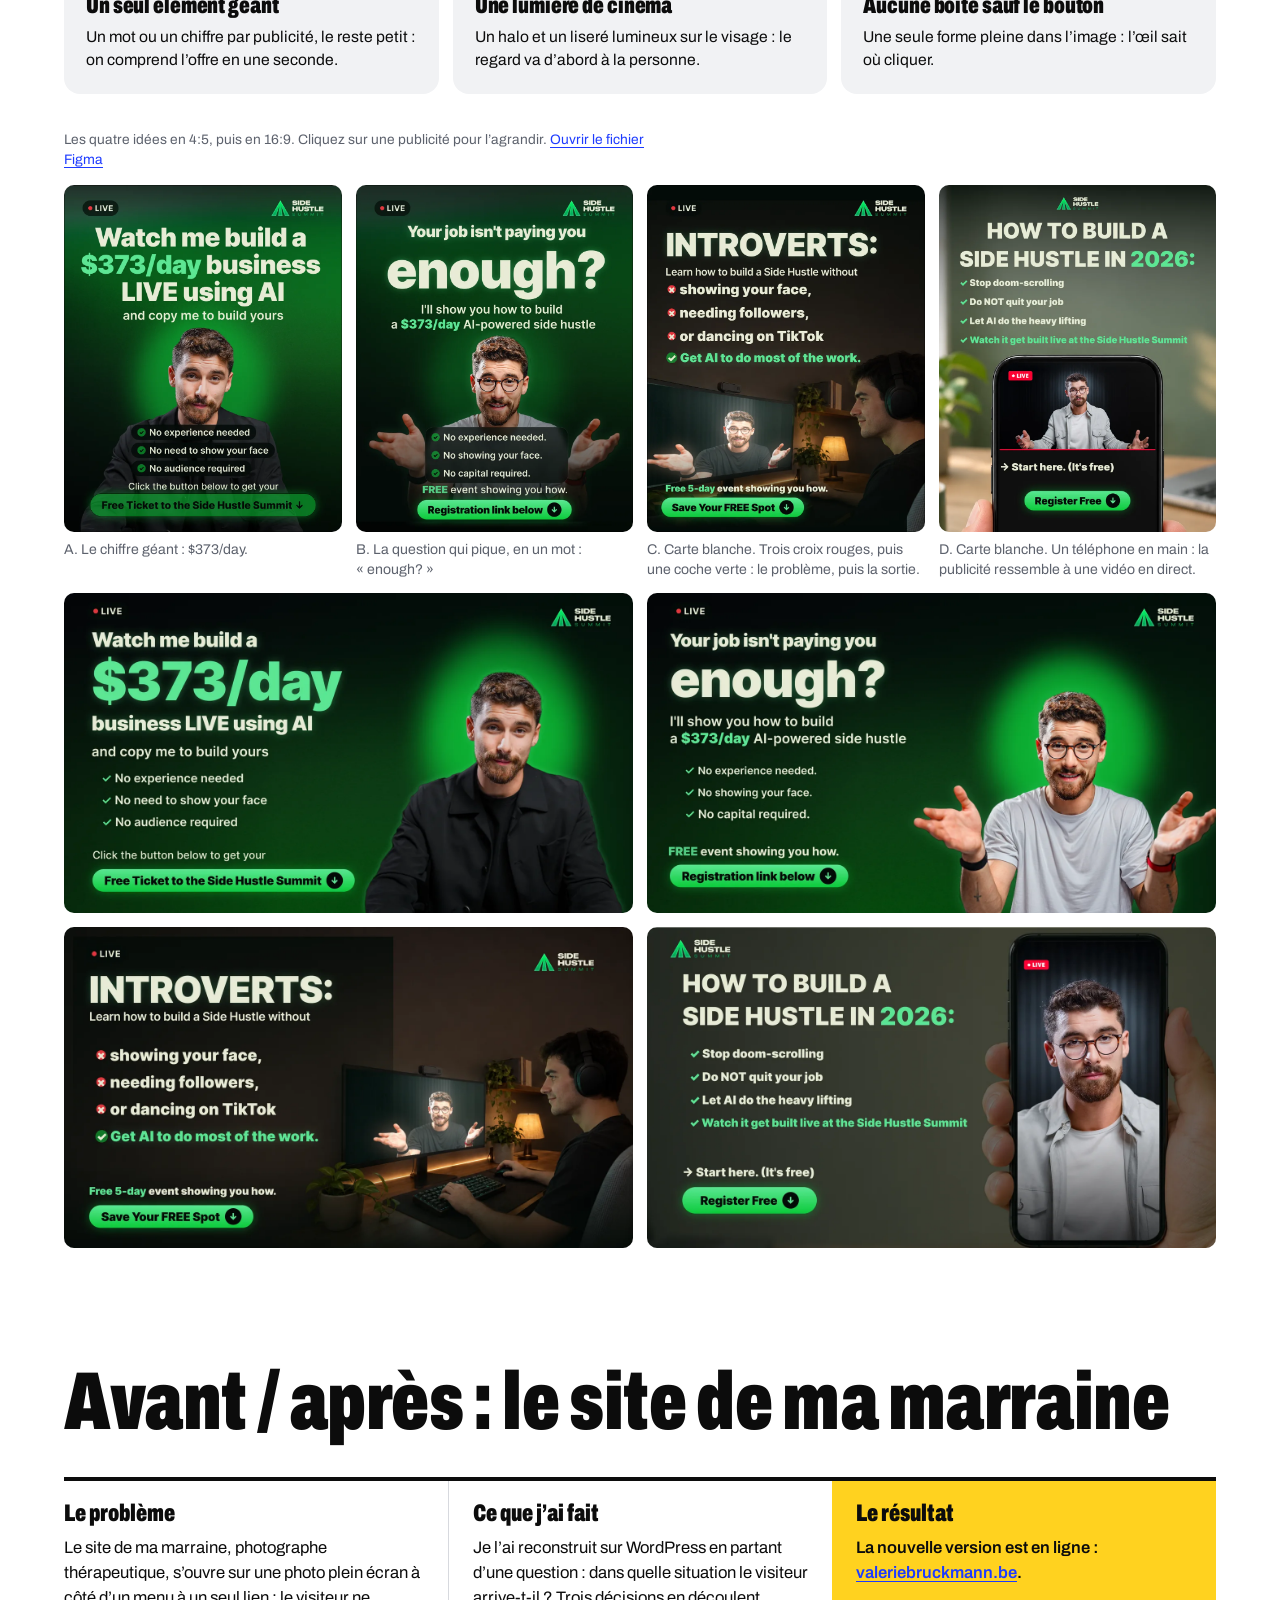
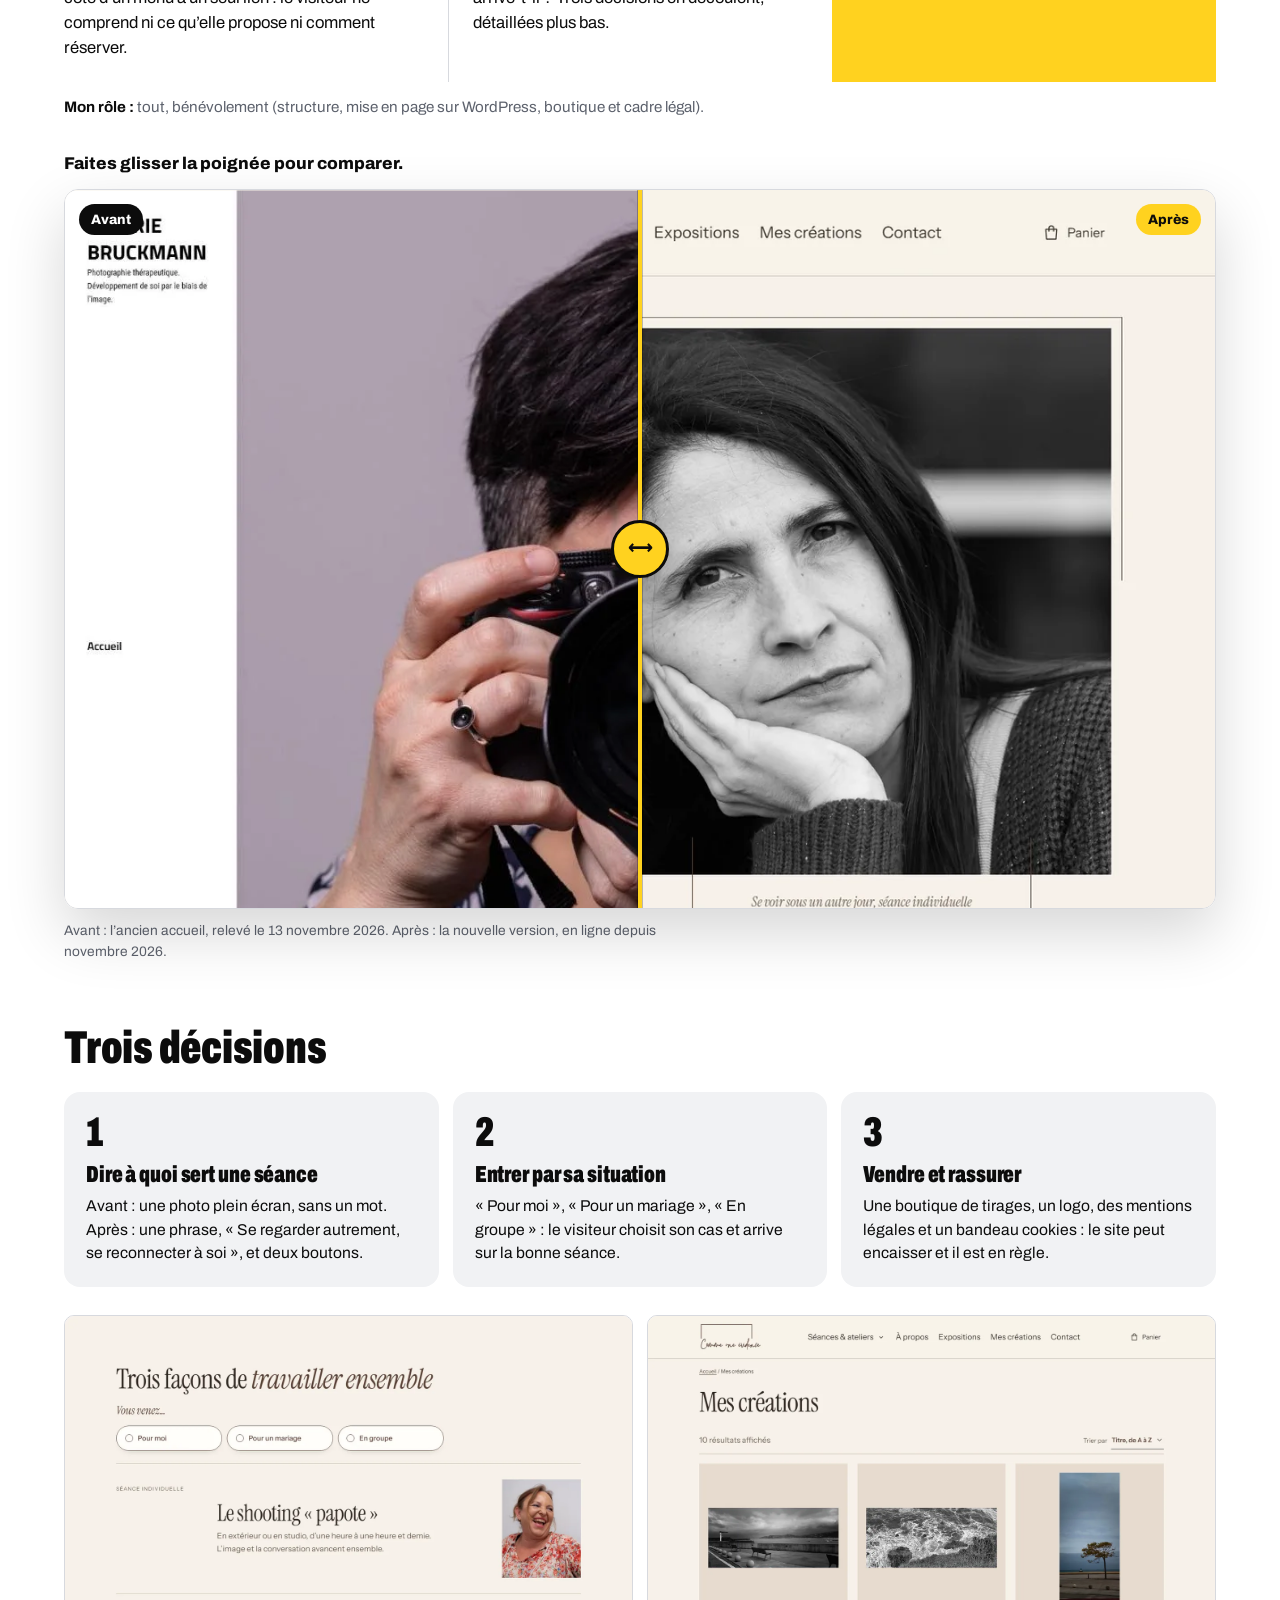
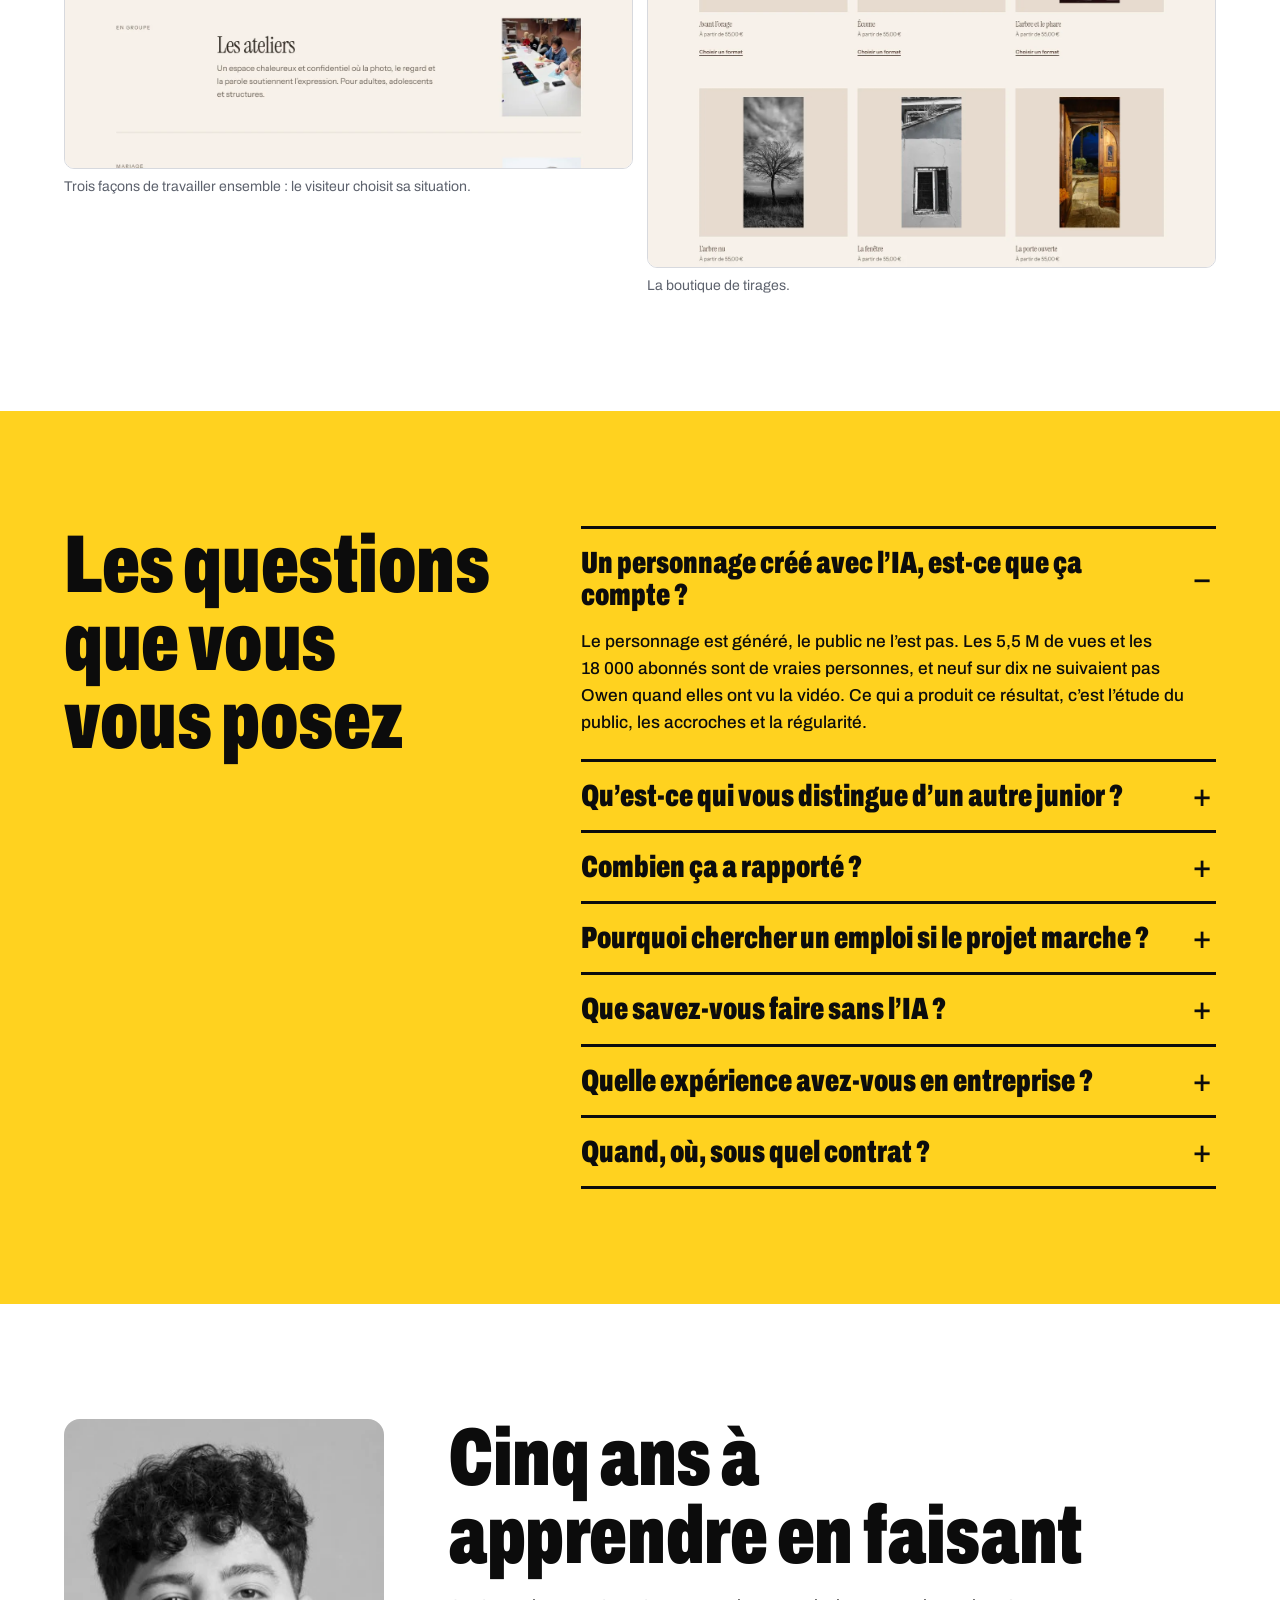
==== commit 657b2bcb: "V13 : site de la marraine en ligne (valeriebruckmann.be)" ====
--- a/fr/index.html
+++ b/fr/index.html
@@ -137,7 +137,7 @@
 
 <section id="web" class="proj web" aria-labelledby="web-title">
   <h2 id="web-title">Avant / après : le site de ma marraine</h2>
-  <dl class="fiche"><div><dt>Le problème</dt><dd>Le site de ma marraine, photographe thérapeutique, s’ouvre sur une photo plein écran à côté d’un menu à un seul lien : le visiteur ne comprend ni ce qu’elle propose ni comment réserver.</dd></div><div><dt>Ce que j’ai fait</dt><dd>Je l’ai reconstruit sur WordPress en partant d’une question : dans quelle situation le visiteur arrive-t-il ? Trois décisions en découlent, détaillées plus bas.</dd></div><div class="res"><dt>Le résultat</dt><dd>La nouvelle version est prête. La mise en ligne suivra dès que le transfert technique du site est débloqué.</dd></div></dl><p class="role"><b>Mon rôle :</b> tout, bénévolement (structure, mise en page sur WordPress, boutique et cadre légal).</p>
+  <dl class="fiche"><div><dt>Le problème</dt><dd>Le site de ma marraine, photographe thérapeutique, s’ouvre sur une photo plein écran à côté d’un menu à un seul lien : le visiteur ne comprend ni ce qu’elle propose ni comment réserver.</dd></div><div><dt>Ce que j’ai fait</dt><dd>Je l’ai reconstruit sur WordPress en partant d’une question : dans quelle situation le visiteur arrive-t-il ? Trois décisions en découlent, détaillées plus bas.</dd></div><div class="res"><dt>Le résultat</dt><dd>La nouvelle version est en ligne : <a href="https://valeriebruckmann.be/" target="_blank" rel="noopener">valeriebruckmann.be</a>.</dd></div></dl><p class="role"><b>Mon rôle :</b> tout, bénévolement (structure, mise en page sur WordPress, boutique et cadre légal).</p>
   <p class="hint">Faites glisser la poignée pour comparer.</p>
   <div class="ba" style="--pos:50%">
     <img class="ba-after" src="../assets/cue-after.webp" width="1288" height="805" alt="Nouvel accueil : à quoi sert une séance, deux boutons clairs" loading="lazy">
@@ -145,7 +145,7 @@
     <span class="ba-tag l">Avant</span><span class="ba-tag r">Après</span><span class="ba-handle" aria-hidden="true"></span>
     <input type="range" min="0" max="100" value="50" aria-label="Comparer l’ancien et le nouvel accueil">
   </div>
-  <p class="note">Avant : valeriebruckmann.be, en ligne le 13 novembre 2026.</p>
+  <p class="note">Avant : l’ancien accueil, relevé le 13 novembre 2026. Après : la nouvelle version, en ligne depuis novembre 2026.</p>
   <h3 class="sub-h">Trois décisions</h3>
   <ol class="rules"><li><h4>Dire à quoi sert une séance</h4><p>Avant : une photo plein écran, sans un mot. Après : une phrase, « Se regarder autrement, se reconnecter à soi », et deux boutons.</p></li><li><h4>Entrer par sa situation</h4><p>« Pour moi », « Pour un mariage », « En groupe » : le visiteur choisit son cas et arrive sur la bonne séance.</p></li><li><h4>Vendre et rassurer</h4><p>Une boutique de tirages, un logo, des mentions légales et un bandeau cookies : le site peut encaisser et il est en règle.</p></li></ol>
   <div class="web-shots">
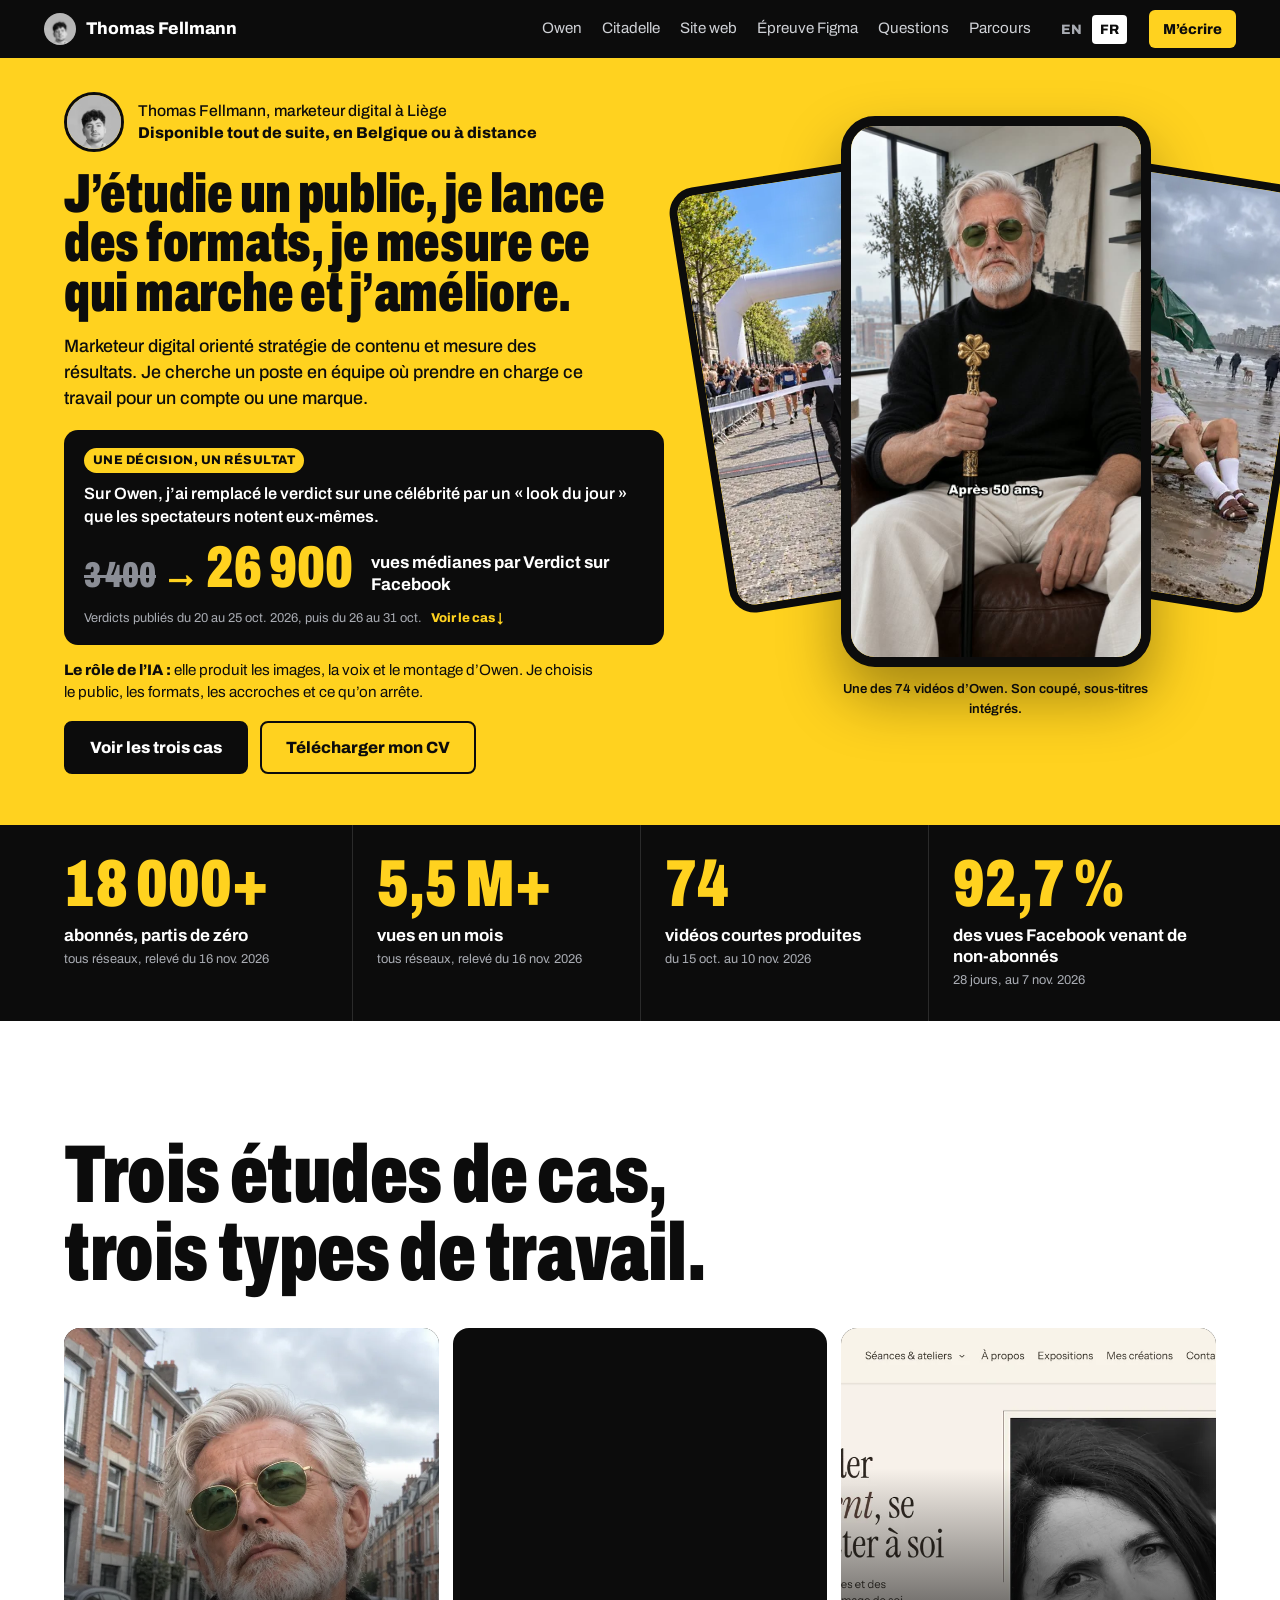
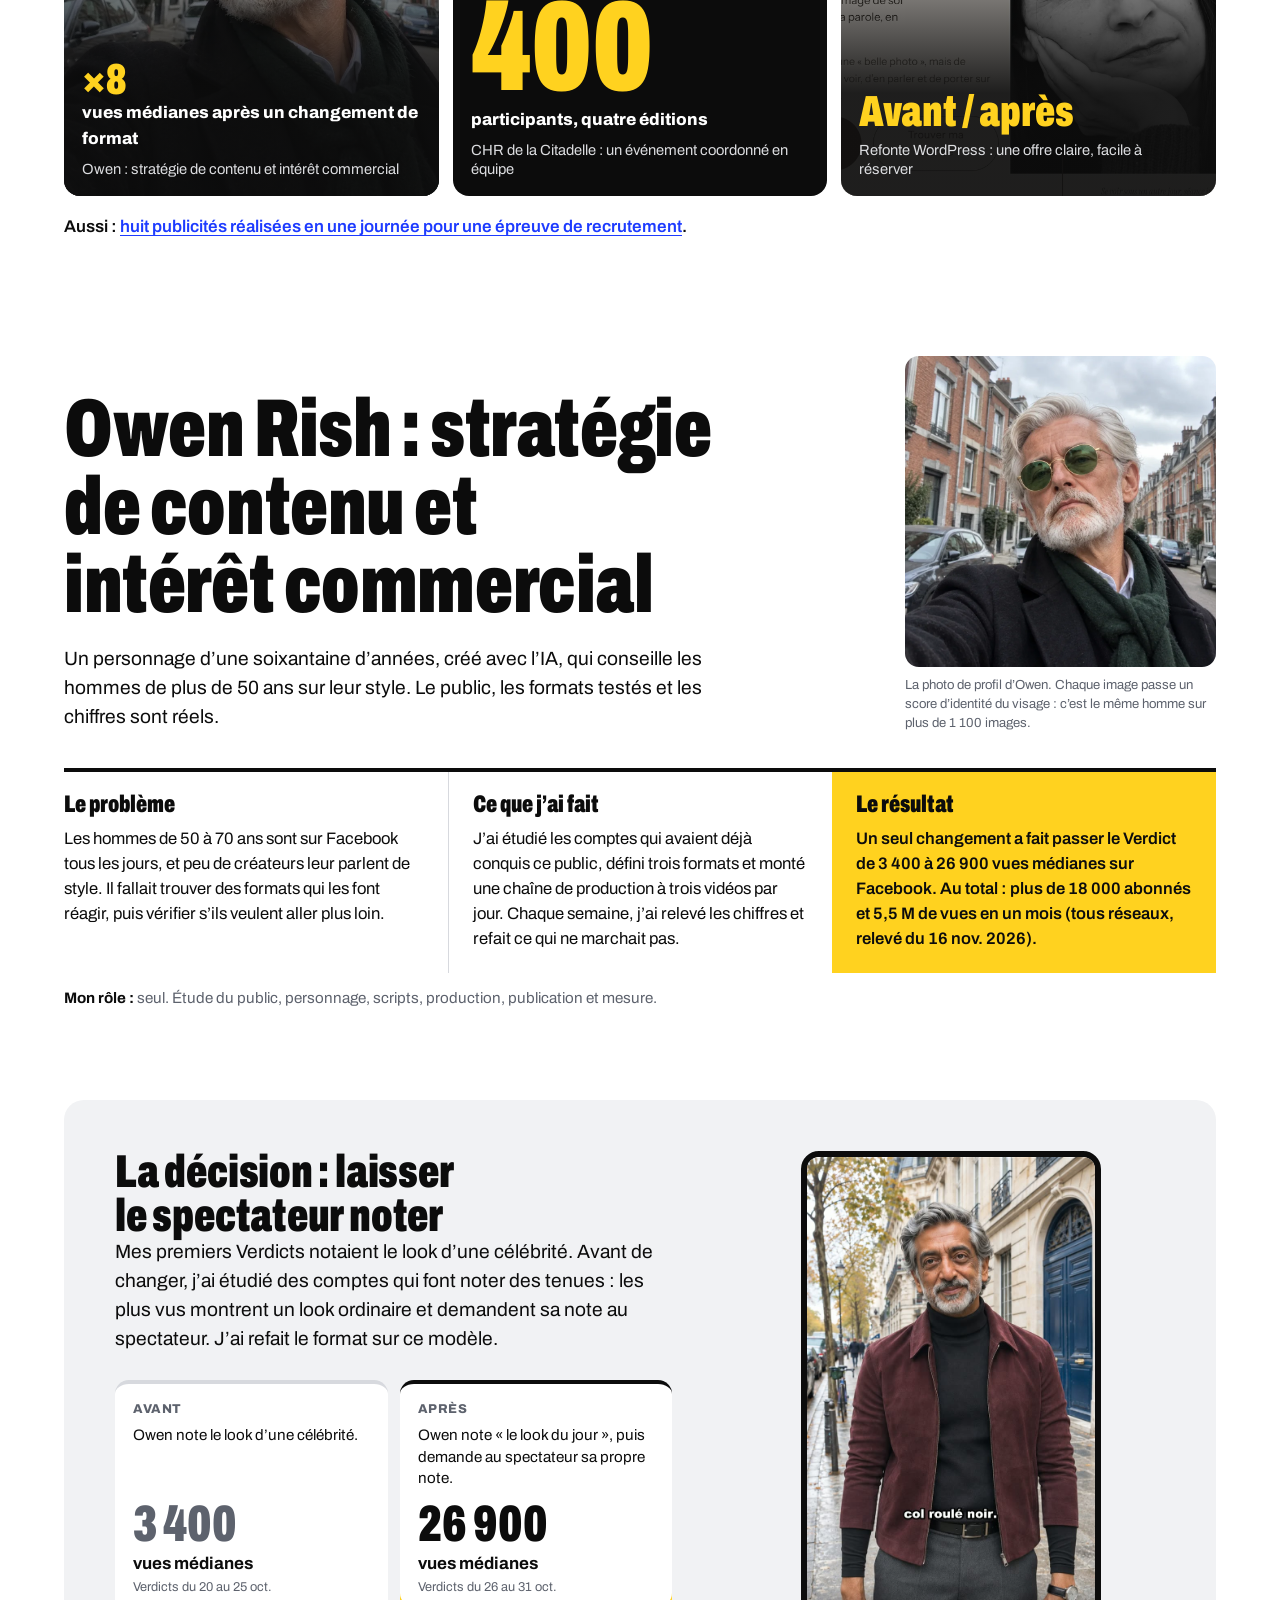
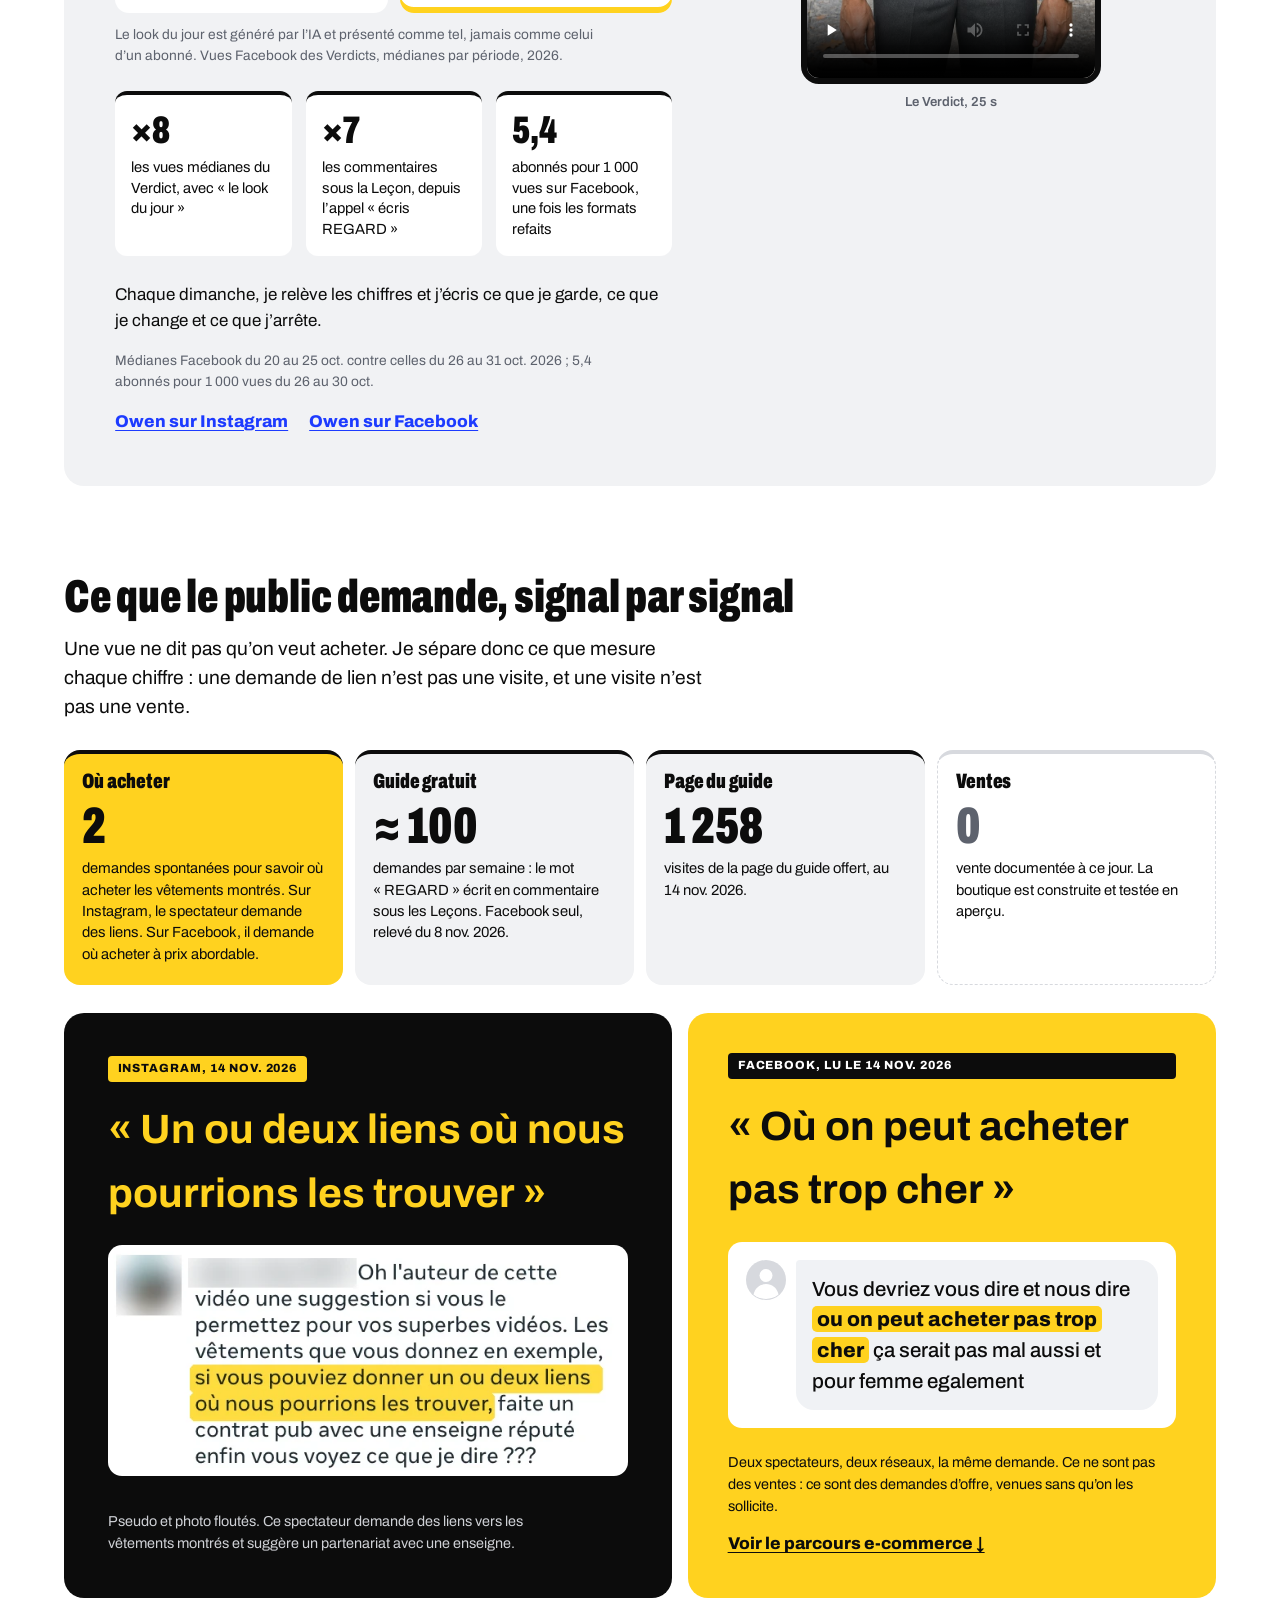
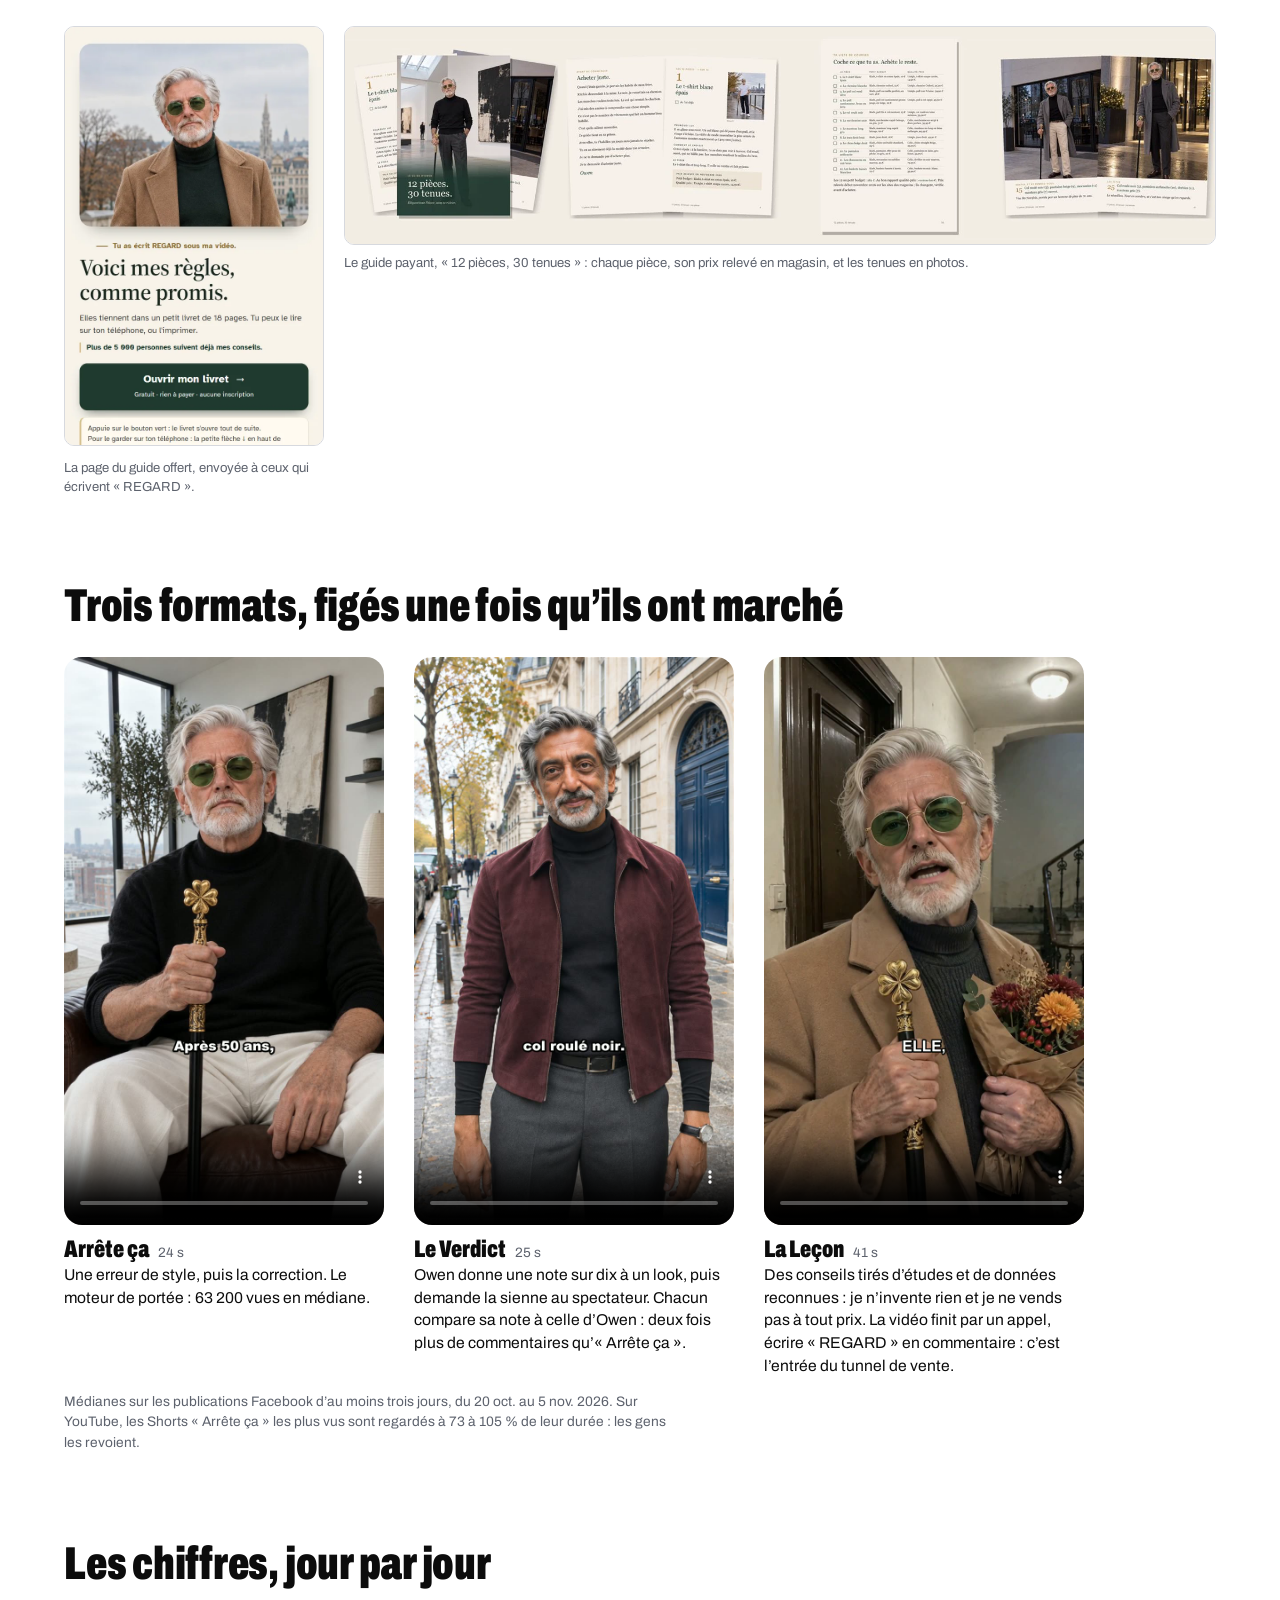
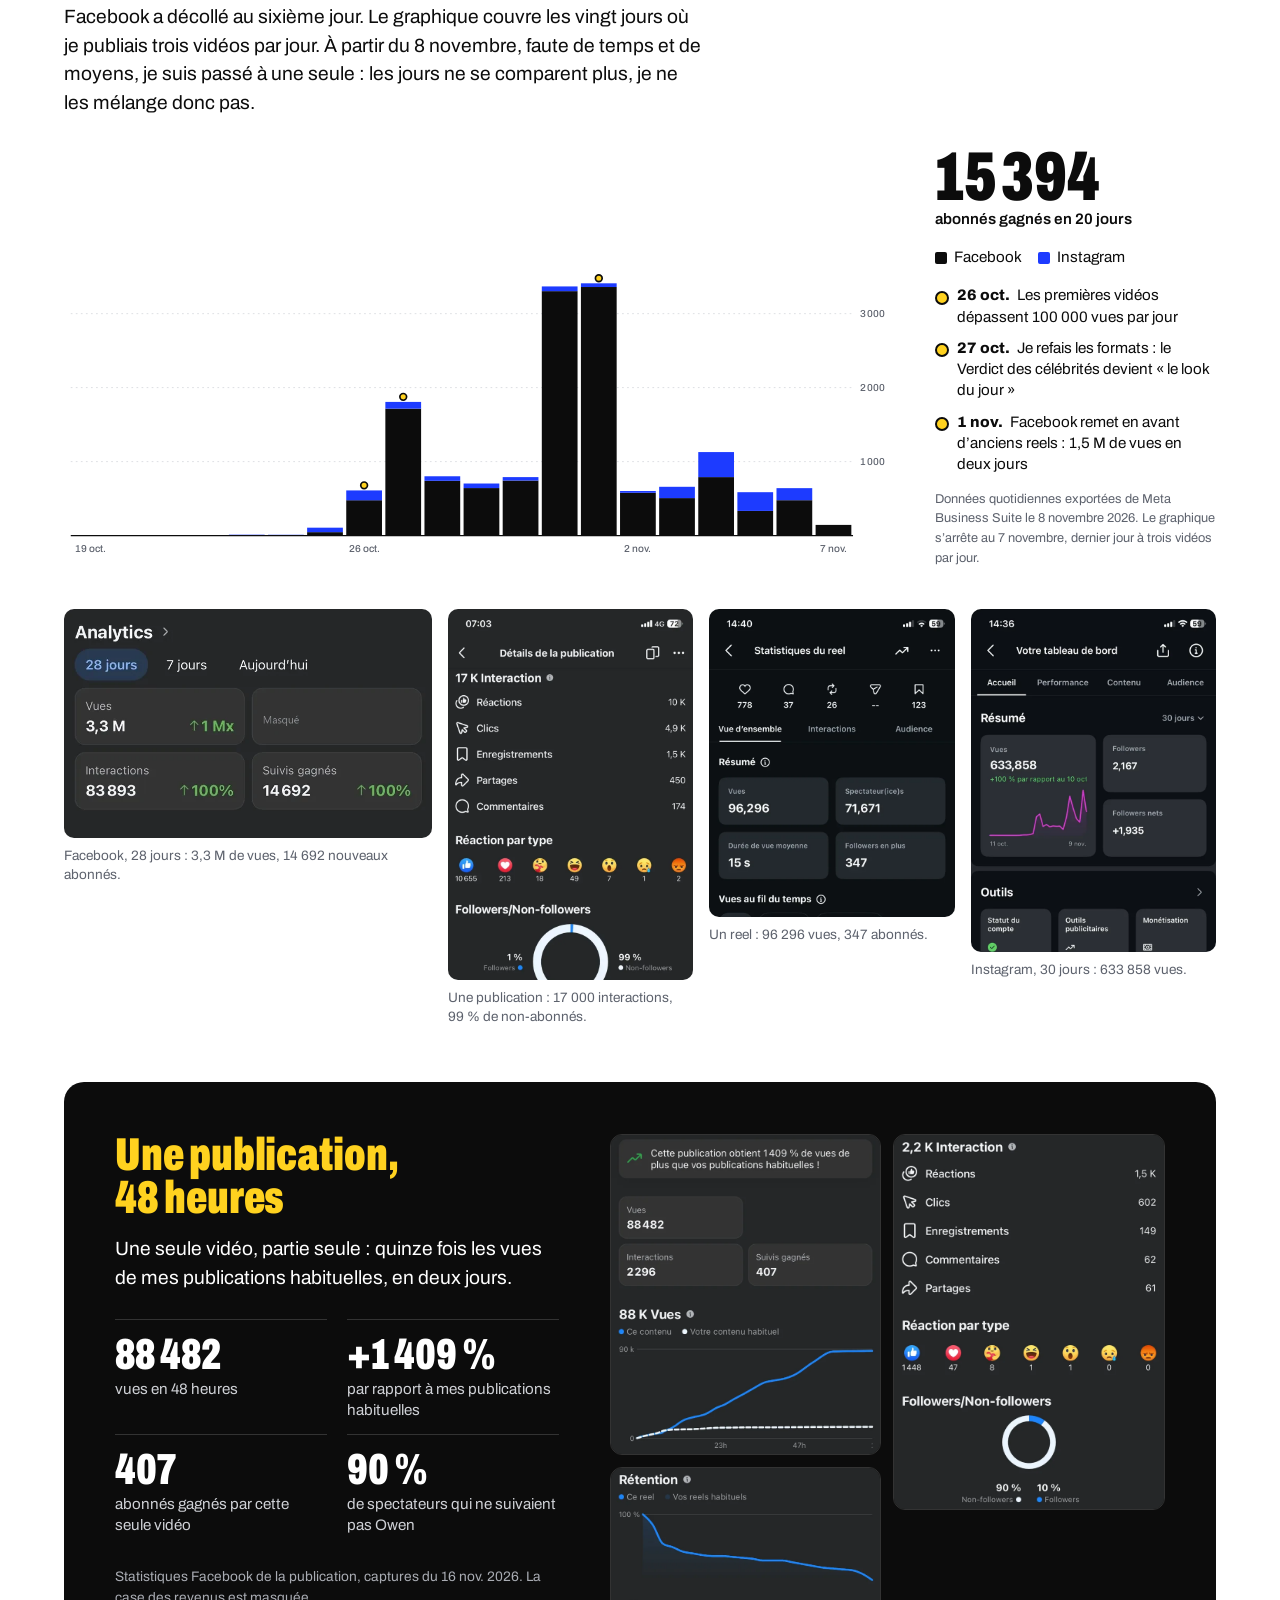
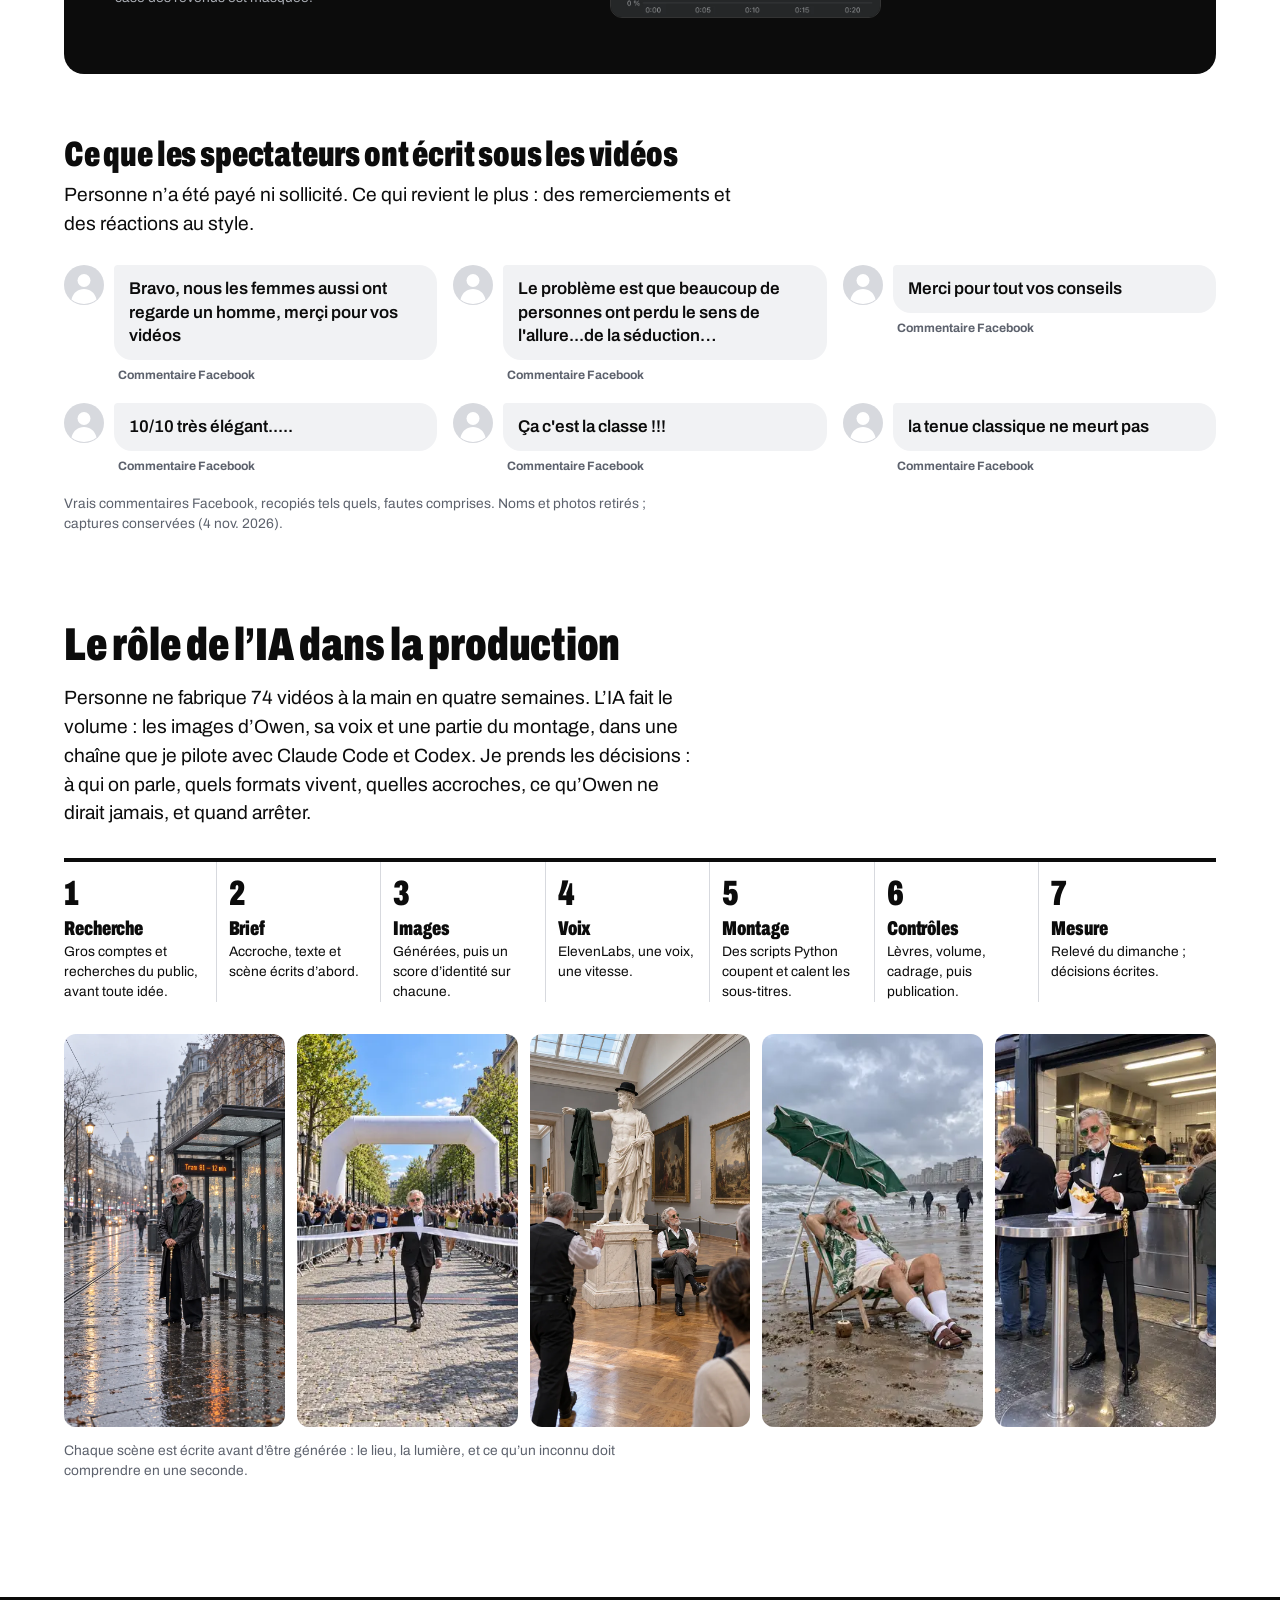
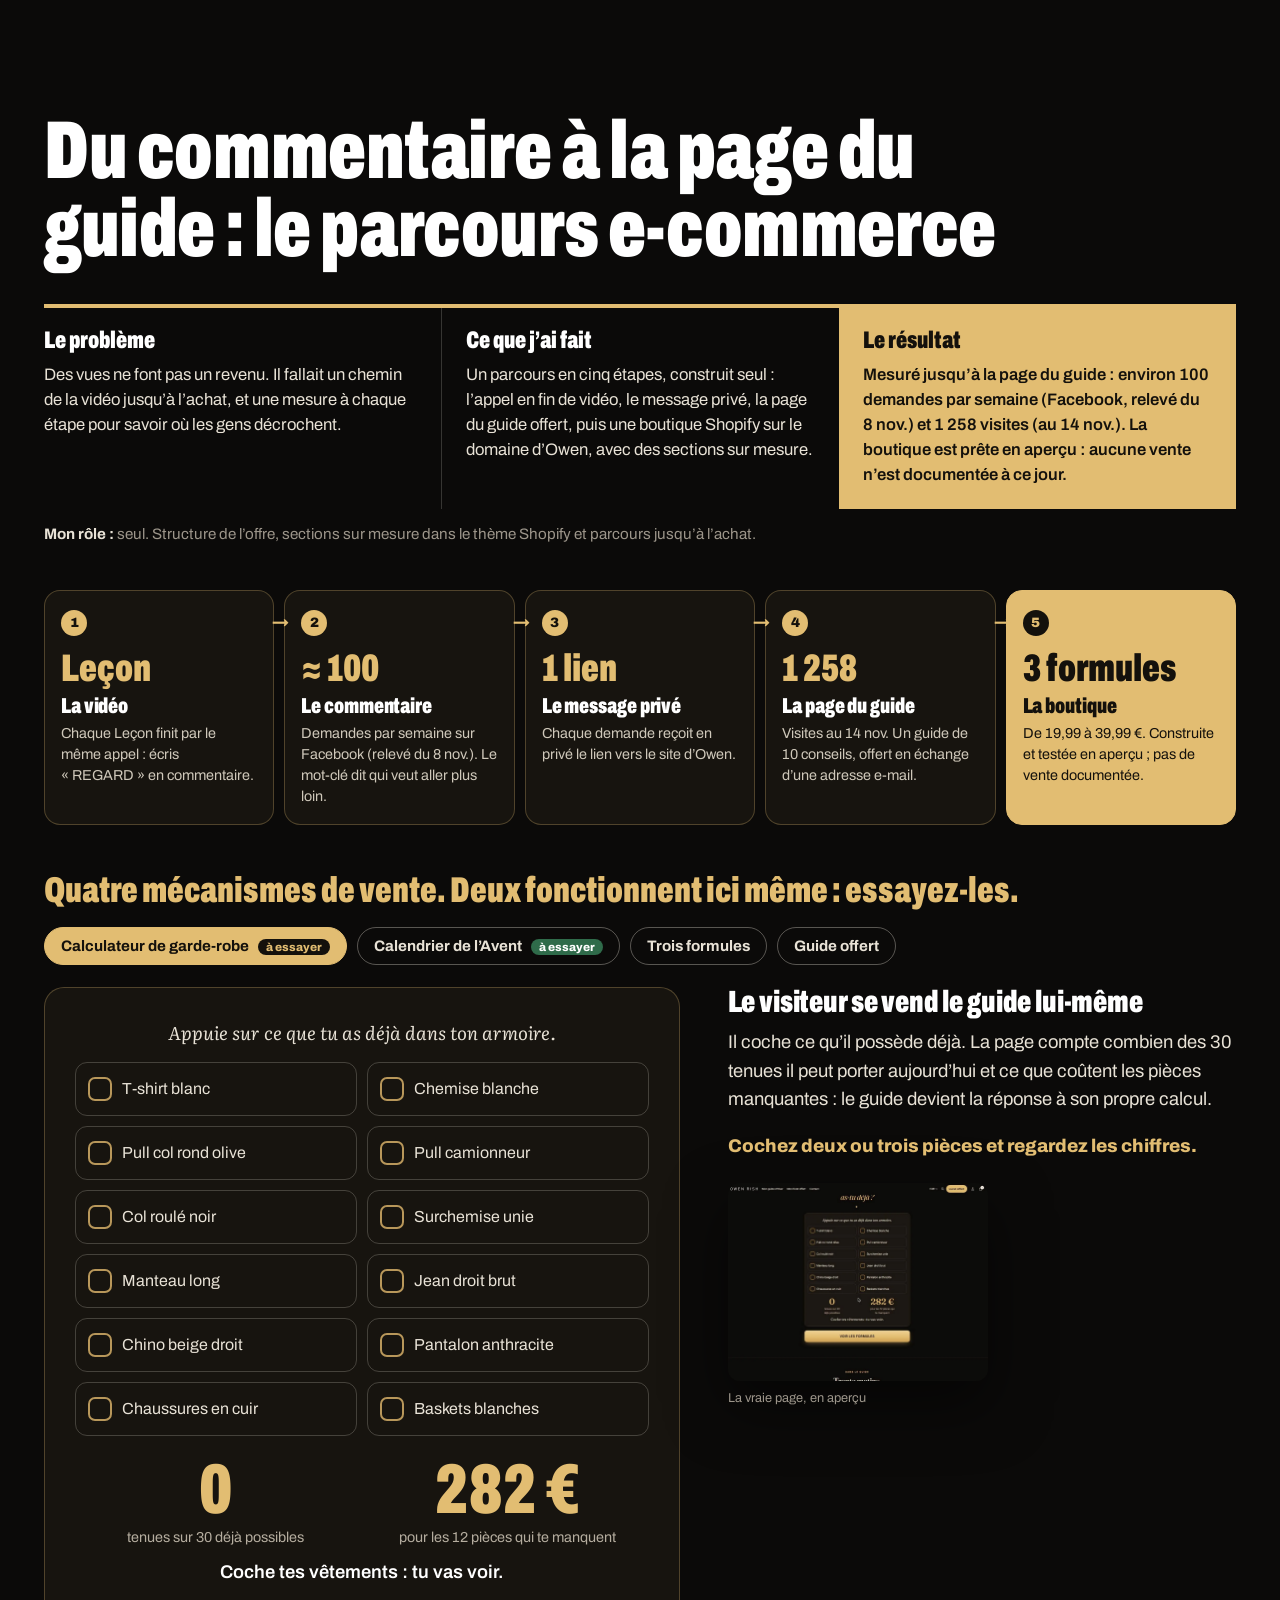
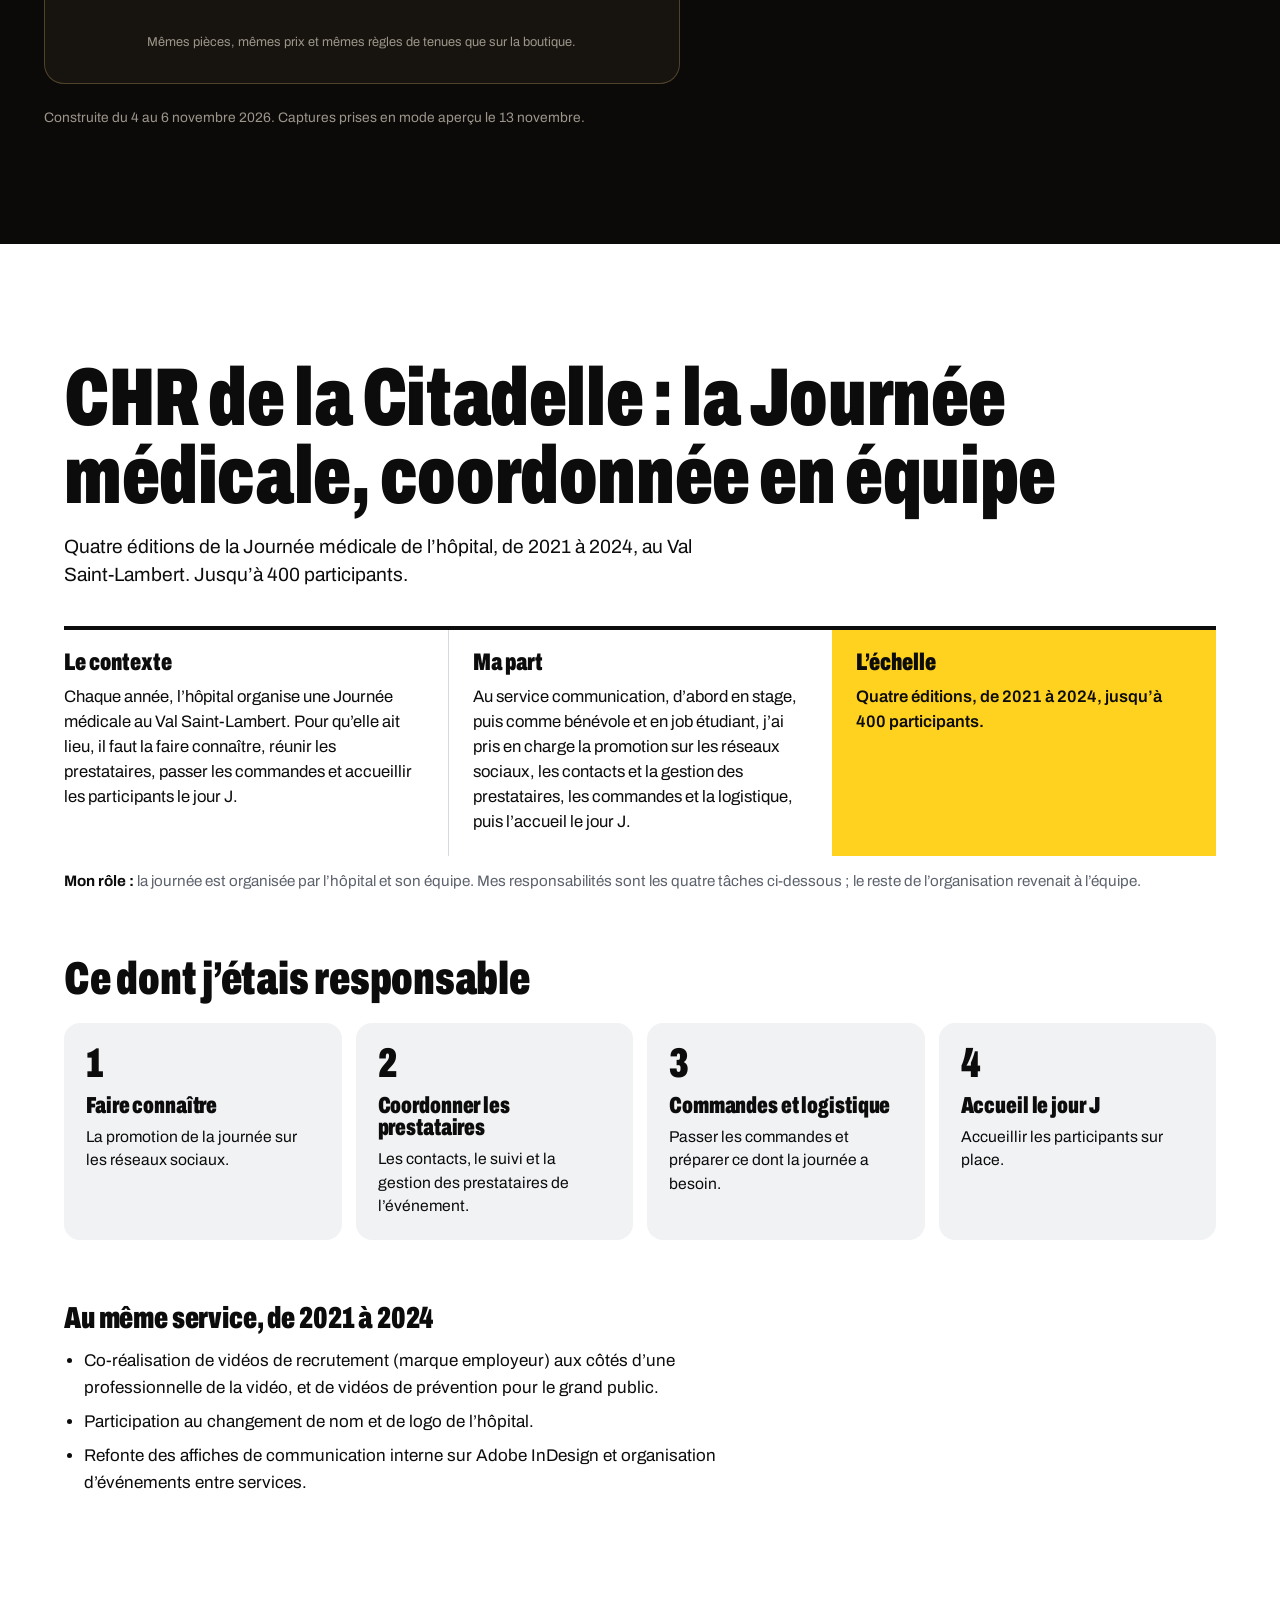
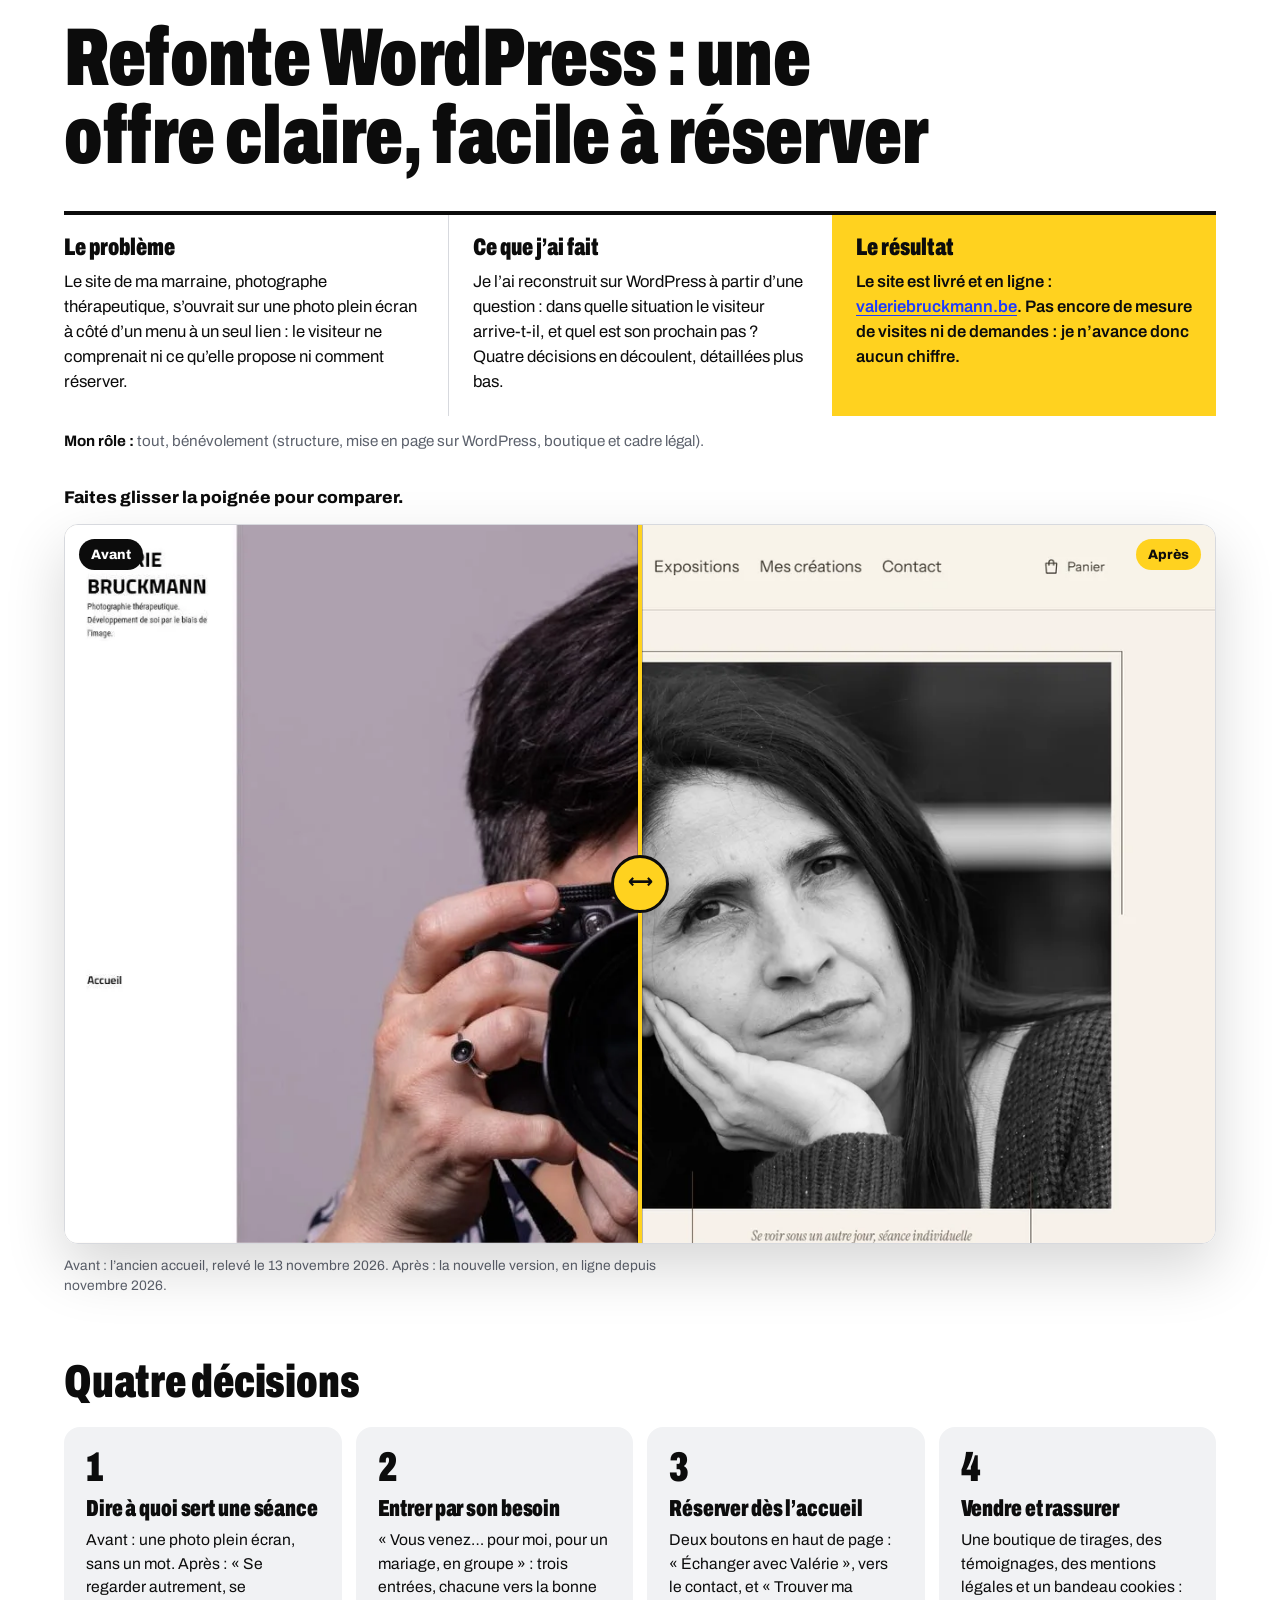
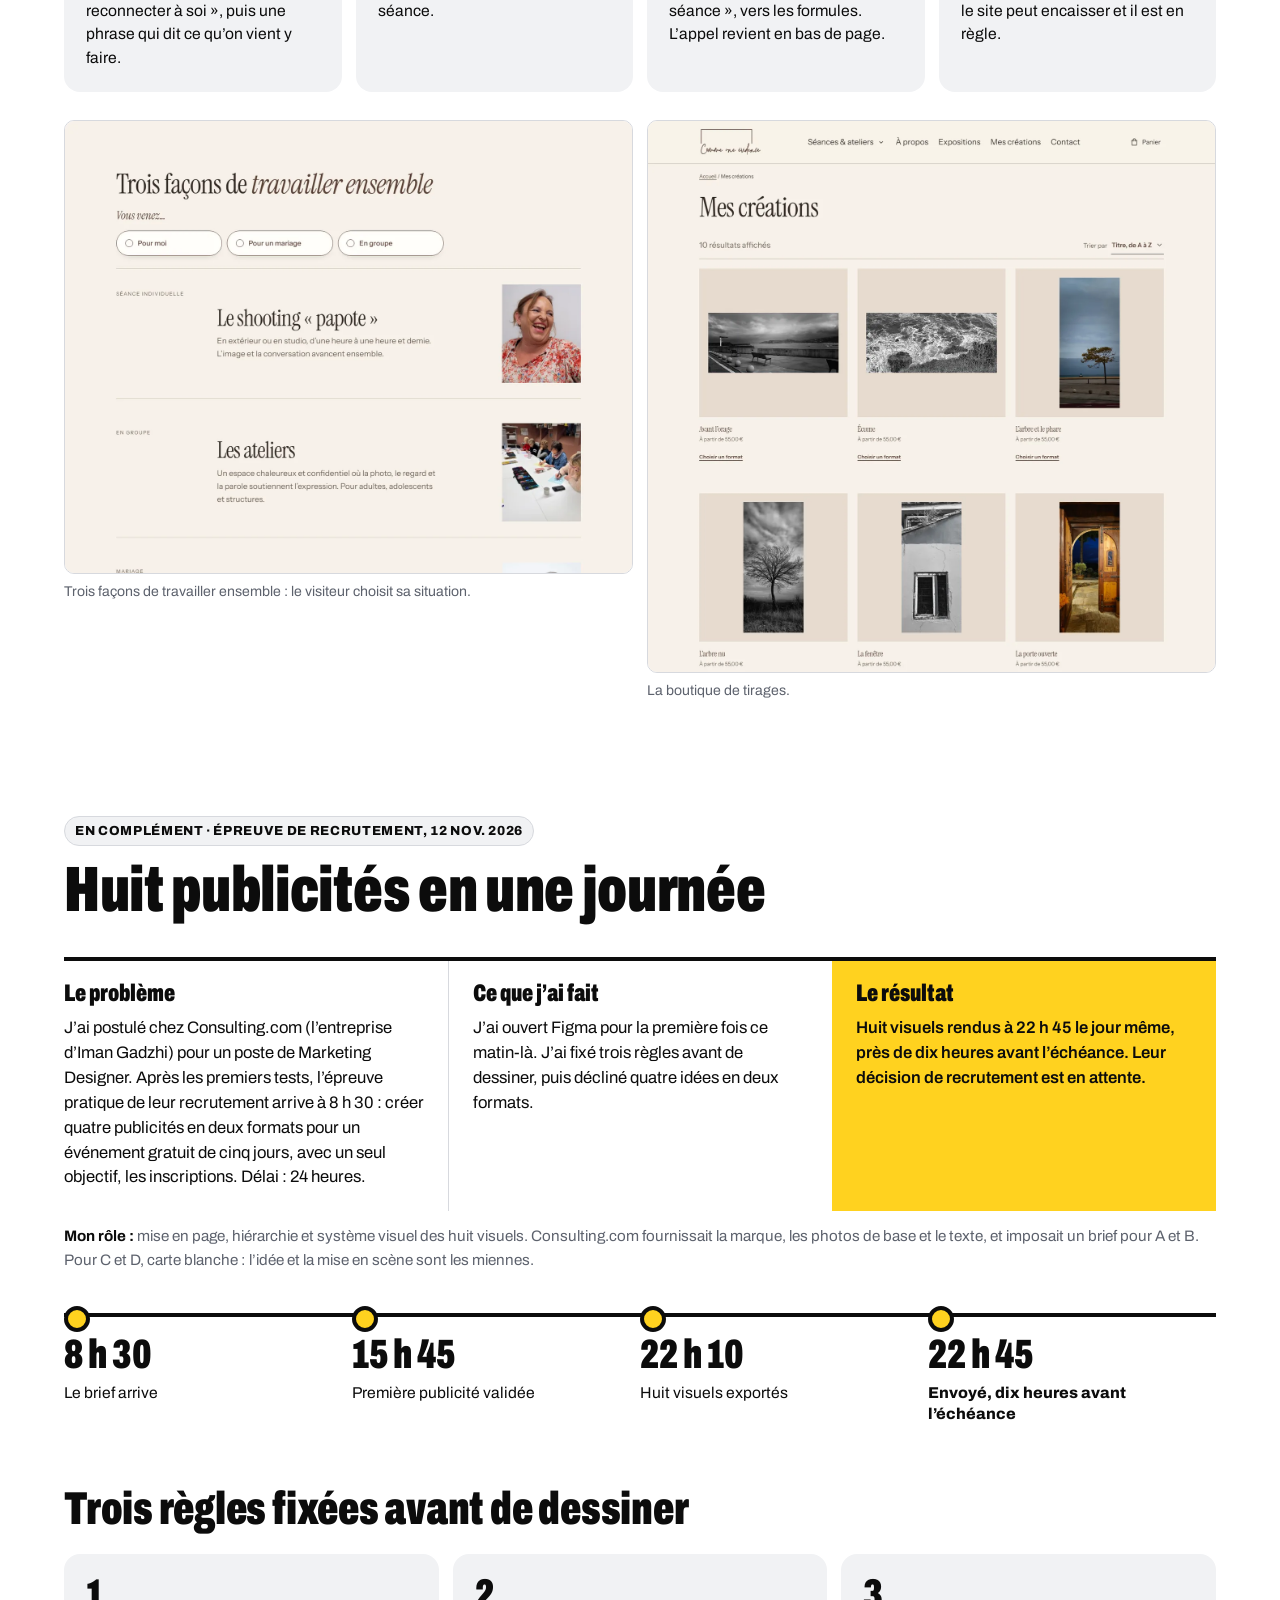
==== commit c4ca1559: "V14 : marketeur digital, trois études de cas, Citadelle, signaux d'achat séparés Co-Authored-By: Cla" ====
--- a/fr/index.html
+++ b/fr/index.html
@@ -3,14 +3,14 @@
 <head>
 <meta charset="utf-8">
 <meta name="viewport" content="width=device-width, initial-scale=1">
-<title>Thomas Fellmann, marketeur de contenu : vidéo courte, réseaux sociaux, pages construites pour vendre</title>
-<meta name="description" content="J’ai construit une audience de plus de 18 000 abonnés en un mois, seul, avec l’IA : plus de 5,5 M de vues, 74 vidéos, un système de production et un tunnel de vente. Marketeur à Liège, disponible tout de suite.">
+<title>Thomas Fellmann, marketeur digital : stratégie de contenu et mesure des résultats</title>
+<meta name="description" content="J’étudie un public, je lance des formats, je mesure ce qui le fait réagir et j’améliore les contenus à partir des résultats. Trois études de cas : Owen, la Journée médicale du CHR de la Citadelle, une refonte WordPress. Liège, disponible tout de suite.">
 <link rel="icon" type="image/png" href="../favicon.png">
 <link rel="canonical" href="https://moth2love.github.io/thomas-fellmann/fr/">
 <link rel="alternate" hreflang="en" href="https://moth2love.github.io/thomas-fellmann/">
 <meta property="og:type" content="website">
-<meta property="og:title" content="Thomas Fellmann : une audience de 18 000 abonnés en un mois, seul, avec l’IA">
-<meta property="og:description" content="Plus de 5,5 M de vues, 74 vidéos, un système de production et un tunnel de vente complet. Quatre projets, chacun avec son problème, ce que j’ai fait et le résultat.">
+<meta property="og:title" content="Thomas Fellmann, marketeur digital : stratégie de contenu et mesure des résultats">
+<meta property="og:description" content="Un format refait à partir des chiffres : de 3 400 à 26 900 vues médianes sur Facebook. Trois études de cas, chacune avec le contexte, mon rôle et le résultat mesuré.">
 <meta property="og:url" content="https://moth2love.github.io/thomas-fellmann/fr/">
 <meta property="og:image" content="https://moth2love.github.io/thomas-fellmann/og.png">
 <meta property="og:image:width" content="1200">
@@ -19,14 +19,14 @@
 <link rel="preconnect" href="https://fonts.googleapis.com">
 <link rel="preconnect" href="https://fonts.gstatic.com" crossorigin>
 <link href="https://fonts.googleapis.com/css2?family=Archivo:wdth,wght@62..125,100..900&family=Literata:ital,opsz,wght@1,7..72,400&display=swap" rel="stylesheet">
-<link rel="stylesheet" href="../style.css?v=12">
+<link rel="stylesheet" href="../style.css?v=13">
 </head>
 <body>
-<a class="skip" href="#work">Aller aux projets</a>
+<a class="skip" href="#work">Aller aux études de cas</a>
 
 <header class="bar">
   <a class="brand" href="./"><img src="../assets/thomas-rond.webp" width="302" height="302" alt=""><span>Thomas Fellmann</span></a>
-  <nav aria-label="Sections"><a href="#owen">Owen</a><a href="#shop">Tunnel de vente</a><a href="#ads">Publicités</a><a href="#web">Site web</a><a href="#faq">Vos questions</a><a href="#about">Parcours</a></nav>
+  <nav aria-label="Sections"><a href="#owen">Owen</a><a href="#citadelle">Citadelle</a><a href="#web">Site web</a><a href="#ads">Épreuve Figma</a><a href="#faq">Questions</a><a href="#about">Parcours</a></nav>
   <p class="lang"><a href="../" lang="en" hreflang="en">EN</a><a href="./" aria-current="page" lang="fr" hreflang="fr">FR</a></p>
   <a class="bar-cta" href="mailto:thomas.fellmnn@gmail.com?subject=Parlons-en">M’écrire</a>
   <span class="progress" aria-hidden="true"></span>
@@ -36,11 +36,15 @@
 <section class="hero" aria-labelledby="hero-title">
   <div class="hero-inner">
     <div class="hero-copy">
-      <p class="who"><img src="../assets/thomas-rond.webp" width="302" height="302" alt="Thomas Fellmann"><span>Thomas Fellmann, marketeur de contenu à Liège<br><b>Disponible tout de suite, en Belgique ou à distance</b></span></p>
-      <h1 id="hero-title">J’ai construit une audience de 18&nbsp;000 abonnés en un mois. Seul, avec&nbsp;l’IA.</h1>
-      <p class="sub">Vidéo courte, réseaux sociaux, pages construites pour vendre. J’apprends et je m’améliore chaque jour : je cherche l’équipe qui m’accueillera et me guidera pour aller plus loin.</p>
+      <p class="who"><img src="../assets/thomas-rond.webp" width="302" height="302" alt="Thomas Fellmann"><span>Thomas Fellmann, marketeur digital à Liège<br><b>Disponible tout de suite, en Belgique ou à distance</b></span></p>
+      <h1 id="hero-title">J’étudie un public, je lance des formats, je mesure ce qui marche et&nbsp;j’améliore.</h1>
+      <p class="sub">Marketeur digital orienté stratégie de contenu et mesure des résultats. Je cherche un poste en équipe où prendre en charge ce travail pour un compte ou une marque.</p>
+      <a class="decision" href="#verdict"><span class="tag">Une décision, un résultat</span><span class="dec-txt">Sur Owen, j’ai remplacé le verdict sur une célébrité par un « look du jour » que les spectateurs notent eux-mêmes.</span>
+        <span class="dec-fig"><b class="from">3&nbsp;400</b><span class="arrow" aria-hidden="true">→</span><b>26&nbsp;900</b></span>
+        <span class="dec-unit">vues médianes par Verdict sur Facebook</span><small>Verdicts publiés du 20 au 25 oct. 2026, puis du 26 au 31 oct. <u>Voir le cas ↓</u></small></a>
+      <p class="ai"><b>Le rôle de l’IA :</b> elle produit les images, la voix et le montage d’Owen. Je choisis le public, les formats, les accroches et ce qu’on arrête.</p>
       <div class="cta-row">
-        <a class="btn" href="#work">Voir les preuves</a>
+        <a class="btn" href="#work">Voir les trois cas</a>
         <a class="btn ghost" href="../cv/Thomas_Fellmann_CV_FR.pdf" download>Télécharger mon CV</a>
       </div>
     </div>
@@ -51,20 +55,46 @@
       <figcaption>Une des 74 vidéos d’Owen. Son coupé, sous-titres intégrés.</figcaption>
     </figure>
   </div>
-  <div class="numbers" aria-label="Résultats en chiffres"><div><b>5,5 M+</b><span>vues en un mois</span><small>relevé du 16 nov. 2026</small></div><div><b>18&nbsp;000+</b><span>abonnés, partis de zéro</span><small>relevé du 16 nov. 2026</small></div><div><b>74</b><span>vidéos courtes produites et montées</span><small>du 15 oct. au 10 nov.</small></div><div><b>92,7 %</b><span>des vues venant de non-abonnés</span><small>Facebook, 28 jours, au 7 nov.</small></div></div>
+  <div class="numbers" aria-label="Contexte chiffré : le compte Owen"><div><b>18&nbsp;000+</b><span>abonnés, partis de zéro</span><small>tous réseaux, relevé du 16 nov. 2026</small></div><div><b>5,5 M+</b><span>vues en un mois</span><small>tous réseaux, relevé du 16 nov. 2026</small></div><div><b>74</b><span>vidéos courtes produites</span><small>du 15 oct. au 10 nov. 2026</small></div><div><b>92,7 %</b><span>des vues Facebook venant de non-abonnés</span><small>28 jours, au 7 nov. 2026</small></div></div>
 </section>
 
 <section id="work" class="work" aria-labelledby="work-title">
-  <h2 id="work-title">Quatre preuves. Commencez par celle qui vous intéresse.</h2>
-  <div class="tiles"><a class="tile" href="#owen"><img src="../assets/owen-portrait.webp" alt="" loading="lazy"><span class="tile-txt"><b>18&nbsp;000+</b><i>abonnés en un mois</i><em>Owen Rish, une audience créée de zéro</em></span></a><a class="tile" href="#shop"><img src="../assets/shop-hero.webp" alt="" loading="lazy"><span class="tile-txt"><b>5 étapes</b><i>de la vidéo à l’achat</i><em>Le tunnel de vente, avec deux mécanismes à essayer dans cette page</em></span></a><a class="tile" href="#ads"><img src="../assets/shs-a-4x5.webp" alt="" loading="lazy"><span class="tile-txt"><b>8 pubs</b><i>en une journée</i><em>Épreuve de recrutement de Consulting.com, réalisée sur Figma</em></span></a><a class="tile" href="#web"><img src="../assets/cue-after.webp" alt="" loading="lazy"><span class="tile-txt"><b>Avant / après</b><em>Le site de ma marraine, refait bénévolement</em></span></a></div>
+  <h2 id="work-title">Trois études de cas, trois types de travail.</h2>
+  <div class="tiles"><a class="tile" href="#owen"><img src="../assets/owen-portrait.webp" alt="" loading="lazy"><span class="tile-txt"><b>×8</b><i>vues médianes après un changement de format</i><em>Owen : stratégie de contenu et intérêt commercial</em></span></a><a class="tile plain" href="#citadelle"><span class="tile-txt"><b>400</b><i>participants, quatre éditions</i><em>CHR de la Citadelle : un événement coordonné en équipe</em></span></a><a class="tile" href="#web"><img src="../assets/cue-after.webp" alt="" loading="lazy"><span class="tile-txt"><b>Avant / après</b><em>Refonte WordPress : une offre claire, facile à réserver</em></span></a></div>
+  <p class="work-more">Aussi : <a href="#ads">huit publicités réalisées en une journée pour une épreuve de recrutement</a>.</p>
 </section>
 
 <section id="owen" class="proj" aria-labelledby="owen-title">
   <header class="proj-head">
-    <div><h2 id="owen-title">Owen Rish : une audience créée de zéro</h2><p class="lede">Un personnage d’une soixantaine d’années qui explique aux hommes de plus de 50 ans comment redevenir attirants. Il est créé avec l’IA. Le public, les formats et les chiffres sont réels.</p></div>
+    <div><h2 id="owen-title">Owen Rish : stratégie de contenu et intérêt commercial</h2><p class="lede">Un personnage d’une soixantaine d’années, créé avec l’IA, qui conseille les hommes de plus de 50 ans sur leur style. Le public, les formats testés et les chiffres sont réels.</p></div>
     <figure class="portrait"><img src="../assets/owen-portrait.webp" width="900" height="900" alt="Owen, homme d’une soixantaine d’années aux cheveux gris et lunettes vertes, en selfie dans une rue bruxelloise" loading="lazy"><figcaption>La photo de profil d’Owen. Chaque image passe un score d’identité du visage : c’est le même homme sur plus de 1&nbsp;100 images.</figcaption></figure>
   </header>
-  <dl class="fiche"><div><dt>Le problème</dt><dd>Les hommes de 50 à 70 ans sont sur Facebook tous les jours, et presque aucun créateur ne leur parle.</dd></div><div><dt>Ce que j’ai fait</dt><dd>J’ai étudié les comptes qui avaient déjà conquis ce public, créé Owen et conçu une chaîne de production qui sort trois vidéos par jour. Puis j’ai mesuré chaque semaine et refait ce qui ne marchait pas.</dd></div><div class="res"><dt>Le résultat</dt><dd>Plus de 18&nbsp;000 abonnés et plus de 5,5 M de vues en un mois (relevé du 16 nov. 2026). Sur Facebook, neuf vues sur dix viennent de personnes qui ne le suivaient pas.</dd></div></dl><p class="role"><b>Mon rôle :</b> seul. Étude du public, personnage, scripts, production, publication et mesure.</p>
+  <dl class="fiche"><div><dt>Le problème</dt><dd>Les hommes de 50 à 70 ans sont sur Facebook tous les jours, et peu de créateurs leur parlent de style. Il fallait trouver des formats qui les font réagir, puis vérifier s’ils veulent aller plus loin.</dd></div><div><dt>Ce que j’ai fait</dt><dd>J’ai étudié les comptes qui avaient déjà conquis ce public, défini trois formats et monté une chaîne de production à trois vidéos par jour. Chaque semaine, j’ai relevé les chiffres et refait ce qui ne marchait pas.</dd></div><div class="res"><dt>Le résultat</dt><dd>Un seul changement a fait passer le Verdict de 3&nbsp;400 à 26&nbsp;900 vues médianes sur Facebook. Au total : plus de 18&nbsp;000 abonnés et 5,5 M de vues en un mois (tous réseaux, relevé du 16 nov. 2026).</dd></div></dl><p class="role"><b>Mon rôle :</b> seul. Étude du public, personnage, scripts, production, publication et mesure.</p>
+
+  <div class="block lesson" id="verdict">
+    <div>
+      <h3>La décision : laisser le spectateur noter</h3>
+      <p class="lede">Mes premiers Verdicts notaient le look d’une célébrité. Avant de changer, j’ai étudié des comptes qui font noter des tenues : les plus vus montrent un look ordinaire et demandent sa note au spectateur. J’ai refait le format sur ce modèle.</p>
+      <ol class="ver-cards"><li class="before"><span class="tag">Avant</span><p>Owen note le look d’une célébrité.</p><b>3&nbsp;400</b><span class="u">vues médianes</span><small>Verdicts du 20 au 25 oct.</small></li><li class="after"><span class="tag">Après</span><p>Owen note « le look du jour », puis demande au spectateur sa propre note.</p><b>26&nbsp;900</b><span class="u">vues médianes</span><small>Verdicts du 26 au 31 oct.</small></li></ol>
+      <p class="note">Le look du jour est généré par l’IA et présenté comme tel, jamais comme celui d’un abonné. Vues Facebook des Verdicts, médianes par période, 2026.</p>
+      <ul class="lessons"><li><b>×8</b>les vues médianes du Verdict, avec « le look du jour »</li><li><b>×7</b>les commentaires sous la Leçon, depuis l’appel « écris REGARD »</li><li><b>5,4</b>abonnés pour 1&nbsp;000 vues sur Facebook, une fois les formats refaits</li></ul>
+      <p>Chaque dimanche, je relève les chiffres et j’écris ce que je garde, ce que je change et ce que j’arrête.</p>
+      <p class="note">Médianes Facebook du 20 au 25 oct. contre celles du 26 au 31 oct. 2026 ; 5,4 abonnés pour 1&nbsp;000 vues du 26 au 30 oct.</p>
+      <p class="links"><a href="https://www.instagram.com/owen.rish/">Owen sur Instagram</a> <a href="https://www.facebook.com/owen.rish">Owen sur Facebook</a></p>
+    </div>
+    <figure class="ver-video"><video controls preload="none" playsinline poster="../assets/video/verdict-25.jpg" width="720" height="1280"><source src="../assets/video/verdict-25.mp4" type="video/mp4"></video><figcaption>Le Verdict, 25 s</figcaption></figure>
+  </div>
+
+  <div class="block" id="demande">
+    <h3>Ce que le public demande, signal par signal</h3>
+    <p class="lede">Une vue ne dit pas qu’on veut acheter. Je sépare donc ce que mesure chaque chiffre : une demande de lien n’est pas une visite, et une visite n’est pas une vente.</p>
+    <ol class="signals"><li><h4>Où acheter</h4><b>2</b><p>demandes spontanées pour savoir où acheter les vêtements montrés. Sur Instagram, le spectateur demande des liens. Sur Facebook, il demande où acheter à prix abordable.</p></li><li><h4>Guide gratuit</h4><b>≈ 100</b><p>demandes par semaine : le mot « REGARD » écrit en commentaire sous les Leçons. Facebook seul, relevé du 8 nov. 2026.</p></li><li><h4>Page du guide</h4><b>1&nbsp;258</b><p>visites de la page du guide offert, au 14 nov. 2026.</p></li><li><h4>Ventes</h4><b>0</b><p>vente documentée à ce jour. La boutique est construite et testée en aperçu.</p></li></ol>
+    <div class="voices"><div class="voices-top"><figure class="voice-top"><span class="tag">Instagram, 14 nov. 2026</span><h5 class="ask-h">« Un ou deux liens où nous pourrions les trouver »</h5><img src="../assets/comment-liens.webp" width="636" height="282" alt="Commentaire Instagram : Les vêtements que vous donnez en exemple, si vous pouviez donner un ou deux liens où nous pourrions les trouver, faite un contrat pub avec une enseigne réputé" loading="lazy"><figcaption>Pseudo et photo floutés. Ce spectateur demande des liens vers les vêtements montrés et suggère un partenariat avec une enseigne.</figcaption></figure><figure class="voice-ask"><span class="tag">Facebook, lu le 14 nov. 2026</span><h5 class="ask-h">« Où on peut acheter pas trop cher »</h5><div class="fb"><svg class="av" viewBox="0 0 40 40" aria-hidden="true"><circle cx="20" cy="20" r="20"/><circle cx="20" cy="15.5" r="6.5"/><path d="M7.5 34.5c1.6-7 6.6-10.5 12.5-10.5s10.9 3.5 12.5 10.5a20 20 0 0 1-25 0z"/></svg><blockquote><p>Vous devriez vous dire et nous dire <mark>ou on peut acheter pas trop cher</mark> ça serait pas mal aussi et pour femme egalement</p></blockquote></div><figcaption>Deux spectateurs, deux réseaux, la même demande. Ce ne sont pas des ventes : ce sont des demandes d’offre, venues sans qu’on les sollicite.</figcaption><a class="more" href="#shop">Voir le parcours e-commerce ↓</a></figure></div></div>
+    <div class="dem-media">
+      <figure class="lesson-media"><img src="../assets/regard-page.webp" width="620" height="1590" alt="Page d’arrivée d’Owen sur son propre domaine : Voici mes règles, comme promis" loading="lazy"><figcaption>La page du guide offert, envoyée à ceux qui écrivent « REGARD ».</figcaption></figure>
+      <figure class="lesson-wide"><img src="../assets/owen-guide.webp" width="1500" height="375" alt="Pages du guide payant d’Owen : 12 pièces, 30 tenues, avec la liste de courses et les tenues en photos" loading="lazy"><figcaption>Le guide payant, « 12 pièces, 30 tenues » : chaque pièce, son prix relevé en magasin, et les tenues en photos.</figcaption></figure>
+    </div>
+  </div>
 
   <div class="block" id="formats">
     <h3>Trois formats, figés une fois qu’ils ont marché</h3>
@@ -75,69 +105,49 @@
   <div class="block" id="results">
     <h3>Les chiffres, jour par jour</h3>
     <p class="lede">Facebook a décollé au sixième jour. Le graphique couvre les vingt jours où je publiais trois vidéos par jour. À partir du 8 novembre, faute de temps et de moyens, je suis passé à une seule : les jours ne se comparent plus, je ne les mélange donc pas.</p>
-    <!--CHART--><figure class="chart-wrap"><svg class="chart" viewBox="0 0 1000 380" role="img" aria-labelledby="chart-title chart-desc"><title id="chart-title">Abonnés gagnés par jour, Facebook et Instagram, du 19 octobre au 7 novembre 2026</title><desc id="chart-desc">15 394 abonnés gagnés en 20 jours. Meilleur jour : 3 410.</desc><line class="grid" x1="8" x2="936" y1="252.2" y2="252.2"/><text class="axis" x="944" y="256.2">1 000</text><line class="grid" x1="8" x2="936" y1="164.4" y2="164.4"/><text class="axis" x="944" y="168.4">2 000</text><line class="grid" x1="8" x2="936" y1="76.7" y2="76.7"/><text class="axis" x="944" y="80.7">3 000</text><rect class="bar fb" x="10.0" y="340.0" width="42.4" height="0.0" style="--i:0"><title>19 oct. : 0 Facebook, 0 Instagram</title></rect><text class="axis" x="31.2" y="360" text-anchor="middle">19 oct.</text><rect class="bar fb" x="56.4" y="339.9" width="42.4" height="0.1" style="--i:1"><title>20 oct. : 1 Facebook, 0 Instagram</title></rect><rect class="bar fb" x="102.8" y="339.6" width="42.4" height="0.4" style="--i:2"><title>21 oct. : 4 Facebook, 0 Instagram</title></rect><rect class="bar fb" x="149.2" y="339.9" width="42.4" height="0.1" style="--i:3"><title>22 oct. : 1 Facebook, 0 Instagram</title></rect><rect class="bar fb" x="195.6" y="339.4" width="42.4" height="0.6" style="--i:4"><title>23 oct. : 7 Facebook, 5 Instagram</title></rect><rect class="bar ig" x="195.6" y="338.9" width="42.4" height="0.4" style="--i:4"/><rect class="bar fb" x="242.0" y="339.6" width="42.4" height="0.4" style="--i:5"><title>24 oct. : 5 Facebook, 6 Instagram</title></rect><rect class="bar ig" x="242.0" y="339.0" width="42.4" height="0.5" style="--i:5"/><rect class="bar fb" x="288.4" y="335.9" width="42.4" height="4.1" style="--i:6"><title>25 oct. : 47 Facebook, 60 Instagram</title></rect><rect class="bar ig" x="288.4" y="330.6" width="42.4" height="5.3" style="--i:6"/><rect class="bar fb" x="334.8" y="298.0" width="42.4" height="42.0" style="--i:7"><title>26 oct. : 478 Facebook, 133 Instagram</title></rect><rect class="bar ig" x="334.8" y="286.4" width="42.4" height="11.7" style="--i:7"/><text class="axis" x="356.0" y="360" text-anchor="middle">26 oct.</text><rect class="bar fb" x="381.2" y="189.4" width="42.4" height="150.6" style="--i:8"><title>27 oct. : 1 716 Facebook, 91 Instagram</title></rect><rect class="bar ig" x="381.2" y="181.4" width="42.4" height="8.0" style="--i:8"/><rect class="bar fb" x="427.6" y="275.0" width="42.4" height="65.0" style="--i:9"><title>28 oct. : 741 Facebook, 61 Instagram</title></rect><rect class="bar ig" x="427.6" y="269.6" width="42.4" height="5.4" style="--i:9"/><rect class="bar fb" x="474.0" y="283.6" width="42.4" height="56.4" style="--i:10"><title>29 oct. : 643 Facebook, 61 Instagram</title></rect><rect class="bar ig" x="474.0" y="278.2" width="42.4" height="5.4" style="--i:10"/><rect class="bar fb" x="520.4" y="274.7" width="42.4" height="65.3" style="--i:11"><title>30 oct. : 744 Facebook, 47 Instagram</title></rect><rect class="bar ig" x="520.4" y="270.6" width="42.4" height="4.1" style="--i:11"/><rect class="bar fb" x="566.8" y="50.0" width="42.4" height="290.0" style="--i:12"><title>31 oct. : 3 304 Facebook, 64 Instagram</title></rect><rect class="bar ig" x="566.8" y="44.4" width="42.4" height="5.6" style="--i:12"/><rect class="bar fb" x="613.2" y="45.1" width="42.4" height="294.9" style="--i:13"><title>1 nov. : 3 360 Facebook, 50 Instagram</title></rect><rect class="bar ig" x="613.2" y="40.7" width="42.4" height="4.4" style="--i:13"/><rect class="bar fb" x="659.6" y="289.2" width="42.4" height="50.8" style="--i:14"><title>2 nov. : 579 Facebook, 24 Instagram</title></rect><rect class="bar ig" x="659.6" y="287.1" width="42.4" height="2.1" style="--i:14"/><text class="axis" x="680.8" y="360" text-anchor="middle">2 nov.</text><rect class="bar fb" x="706.0" y="295.5" width="42.4" height="44.5" style="--i:15"><title>3 nov. : 507 Facebook, 153 Instagram</title></rect><rect class="bar ig" x="706.0" y="282.1" width="42.4" height="13.4" style="--i:15"/><rect class="bar fb" x="752.4" y="270.6" width="42.4" height="69.4" style="--i:16"><title>4 nov. : 791 Facebook, 338 Instagram</title></rect><rect class="bar ig" x="752.4" y="240.9" width="42.4" height="29.7" style="--i:16"/><rect class="bar fb" x="798.8" y="310.7" width="42.4" height="29.3" style="--i:17"><title>5 nov. : 334 Facebook, 253 Instagram</title></rect><rect class="bar ig" x="798.8" y="288.5" width="42.4" height="22.2" style="--i:17"/><rect class="bar fb" x="845.2" y="298.0" width="42.4" height="42.0" style="--i:18"><title>6 nov. : 478 Facebook, 163 Instagram</title></rect><rect class="bar ig" x="845.2" y="283.7" width="42.4" height="14.3" style="--i:18"/><rect class="bar fb" x="891.6" y="327.3" width="42.4" height="12.7" style="--i:19"><title>7 nov. : 145 Facebook, 0 Instagram</title></rect><text class="axis" x="912.8" y="360" text-anchor="middle">7 nov.</text><line class="base" x1="8" x2="936" y1="340.0" y2="340.0"/><g class="note n1"><circle cx="356.0" cy="280.4" r="4"/></g><g class="note n2"><circle cx="402.4" cy="175.4" r="4"/></g><g class="note n3"><circle cx="634.4" cy="34.7" r="4"/></g></svg><figcaption><p class="chart-total"><strong>15 394</strong> abonnés gagnés en 20 jours</p><ul class="chart-key"><li class="k-fb">Facebook</li><li class="k-ig">Instagram</li></ul><ol class="chart-notes"><li class="n1"><span class="when">26 oct.</span> Les premières vidéos dépassent 100 000 vues par jour</li><li class="n2"><span class="when">27 oct.</span> Je refais les formats : le Verdict des célébrités devient « le look du jour »</li><li class="n3"><span class="when">1 nov.</span> Facebook remet en avant d’anciens reels : 1,5 M de vues en deux jours</li></ol><p class="source">Données quotidiennes exportées de Meta Business Suite le 8 novembre 2026. Le graphique s’arrête au 7 novembre, dernier jour à trois vidéos par jour.</p></figcaption></figure><!--/CHART-->
+    <!--CHART--><figure class="chart-wrap"><svg class="chart" viewBox="0 0 1000 380" role="img" aria-labelledby="chart-title chart-desc"><title id="chart-title">Abonnés gagnés par jour, Facebook et Instagram, du 19 octobre au 7 novembre 2026</title><desc id="chart-desc">15 394 abonnés gagnés en 20 jours. Meilleur jour : 3 410.</desc><line class="grid" x1="8" x2="936" y1="252.2" y2="252.2"/><text class="axis" x="944" y="256.2">1 000</text><line class="grid" x1="8" x2="936" y1="164.4" y2="164.4"/><text class="axis" x="944" y="168.4">2 000</text><line class="grid" x1="8" x2="936" y1="76.7" y2="76.7"/><text class="axis" x="944" y="80.7">3 000</text><rect class="bar fb" x="10.0" y="340.0" width="42.4" height="0.0" style="--i:0"><title>19 oct. : 0 Facebook, 0 Instagram</title></rect><text class="axis" x="31.2" y="360" text-anchor="middle">19 oct.</text><rect class="bar fb" x="56.4" y="339.9" width="42.4" height="0.1" style="--i:1"><title>20 oct. : 1 Facebook, 0 Instagram</title></rect><rect class="bar fb" x="102.8" y="339.6" width="42.4" height="0.4" style="--i:2"><title>21 oct. : 4 Facebook, 0 Instagram</title></rect><rect class="bar fb" x="149.2" y="339.9" width="42.4" height="0.1" style="--i:3"><title>22 oct. : 1 Facebook, 0 Instagram</title></rect><rect class="bar fb" x="195.6" y="339.4" width="42.4" height="0.6" style="--i:4"><title>23 oct. : 7 Facebook, 5 Instagram</title></rect><rect class="bar ig" x="195.6" y="338.9" width="42.4" height="0.4" style="--i:4"/><rect class="bar fb" x="242.0" y="339.6" width="42.4" height="0.4" style="--i:5"><title>24 oct. : 5 Facebook, 6 Instagram</title></rect><rect class="bar ig" x="242.0" y="339.0" width="42.4" height="0.5" style="--i:5"/><rect class="bar fb" x="288.4" y="335.9" width="42.4" height="4.1" style="--i:6"><title>25 oct. : 47 Facebook, 60 Instagram</title></rect><rect class="bar ig" x="288.4" y="330.6" width="42.4" height="5.3" style="--i:6"/><rect class="bar fb" x="334.8" y="298.0" width="42.4" height="42.0" style="--i:7"><title>26 oct. : 478 Facebook, 133 Instagram</title></rect><rect class="bar ig" x="334.8" y="286.4" width="42.4" height="11.7" style="--i:7"/><text class="axis" x="356.0" y="360" text-anchor="middle">26 oct.</text><rect class="bar fb" x="381.2" y="189.4" width="42.4" height="150.6" style="--i:8"><title>27 oct. : 1 716 Facebook, 91 Instagram</title></rect><rect class="bar ig" x="381.2" y="181.4" width="42.4" height="8.0" style="--i:8"/><rect class="bar fb" x="427.6" y="275.0" width="42.4" height="65.0" style="--i:9"><title>28 oct. : 741 Facebook, 61 Instagram</title></rect><rect class="bar ig" x="427.6" y="269.6" width="42.4" height="5.4" style="--i:9"/><rect class="bar fb" x="474.0" y="283.6" width="42.4" height="56.4" style="--i:10"><title>29 oct. : 643 Facebook, 61 Instagram</title></rect><rect class="bar ig" x="474.0" y="278.2" width="42.4" height="5.4" style="--i:10"/><rect class="bar fb" x="520.4" y="274.7" width="42.4" height="65.3" style="--i:11"><title>30 oct. : 744 Facebook, 47 Instagram</title></rect><rect class="bar ig" x="520.4" y="270.6" width="42.4" height="4.1" style="--i:11"/><rect class="bar fb" x="566.8" y="50.0" width="42.4" height="290.0" style="--i:12"><title>31 oct. : 3 304 Facebook, 64 Instagram</title></rect><rect class="bar ig" x="566.8" y="44.4" width="42.4" height="5.6" style="--i:12"/><rect class="bar fb" x="613.2" y="45.1" width="42.4" height="294.9" style="--i:13"><title>1 nov. : 3 360 Facebook, 50 Instagram</title></rect><rect class="bar ig" x="613.2" y="40.7" width="42.4" height="4.4" style="--i:13"/><rect class="bar fb" x="659.6" y="289.2" width="42.4" height="50.8" style="--i:14"><title>2 nov. : 579 Facebook, 24 Instagram</title></rect><rect class="bar ig" x="659.6" y="287.1" width="42.4" height="2.1" style="--i:14"/><text class="axis" x="680.8" y="360" text-anchor="middle">2 nov.</text><rect class="bar fb" x="706.0" y="295.5" width="42.4" height="44.5" style="--i:15"><title>3 nov. : 507 Facebook, 153 Instagram</title></rect><rect class="bar ig" x="706.0" y="282.1" width="42.4" height="13.4" style="--i:15"/><rect class="bar fb" x="752.4" y="270.6" width="42.4" height="69.4" style="--i:16"><title>4 nov. : 791 Facebook, 338 Instagram</title></rect><rect class="bar ig" x="752.4" y="240.9" width="42.4" height="29.7" style="--i:16"/><rect class="bar fb" x="798.8" y="310.7" width="42.4" height="29.3" style="--i:17"><title>5 nov. : 334 Facebook, 253 Instagram</title></rect><rect class="bar ig" x="798.8" y="288.5" width="42.4" height="22.2" style="--i:17"/><rect class="bar fb" x="845.2" y="298.0" width="42.4" height="42.0" style="--i:18"><title>6 nov. : 478 Facebook, 163 Instagram</title></rect><rect class="bar ig" x="845.2" y="283.7" width="42.4" height="14.3" style="--i:18"/><rect class="bar fb" x="891.6" y="327.3" width="42.4" height="12.7" style="--i:19"><title>7 nov. : 145 Facebook, 0 Instagram</title></rect><text class="axis" x="912.8" y="360" text-anchor="middle">7 nov.</text><line class="base" x1="8" x2="936" y1="340.0" y2="340.0"/><g class="note n1"><circle cx="356.0" cy="280.4" r="4"/></g><g class="note n2"><circle cx="402.4" cy="175.4" r="4"/></g><g class="note n3"><circle cx="634.4" cy="34.7" r="4"/></g></svg><figcaption><p class="chart-total"><strong>15 394</strong> abonnés gagnés en 20 jours</p><ul class="chart-key"><li class="k-fb">Facebook</li><li class="k-ig">Instagram</li></ul><ol class="chart-notes"><li class="n1"><span class="when">26 oct.</span> Les premières vidéos dépassent 100 000 vues par jour</li><li class="n2"><span class="when">27 oct.</span> Je refais les formats : le Verdict des célébrités devient « le look du jour »</li><li class="n3"><span class="when">1 nov.</span> Facebook remet en avant d’anciens reels : 1,5 M de vues en deux jours</li></ol><p class="source">Données quotidiennes exportées de Meta Business Suite le 8 novembre 2026. Le graphique s’arrête au 7 novembre, dernier jour à trois vidéos par jour.</p></figcaption></figure><!--/CHART-->
     <div class="proof"><figure><img src="../assets/stats-1.webp" width="700" height="436" alt="Statistiques Facebook, 28 jours : 3,3 M de vues, 83 893 interactions, 14 692 abonnés gagnés" loading="lazy"><figcaption>Facebook, 28 jours : 3,3 M de vues, 14&nbsp;692 nouveaux abonnés.</figcaption></figure><figure><img src="../assets/stats-3.webp" width="700" height="1060" alt="Détails d’une publication Facebook : 17 000 interactions, 99 % de non-abonnés" loading="lazy"><figcaption>Une publication : 17&nbsp;000 interactions, 99 % de non-abonnés.</figcaption></figure><figure><img src="../assets/stats-4.webp" width="700" height="880" alt="Reel Instagram : 96 296 vues, 347 nouveaux abonnés" loading="lazy"><figcaption>Un reel : 96&nbsp;296 vues, 347 abonnés.</figcaption></figure><figure><img src="../assets/stats-2.webp" width="700" height="980" alt="Tableau de bord Instagram, 30 jours : 633 858 vues, 2 167 abonnés" loading="lazy"><figcaption>Instagram, 30 jours : 633&nbsp;858 vues.</figcaption></figure></div>
     <div class="spot">
       <div class="spot-txt"><h4>Une publication, 48 heures</h4><p class="lede">Une seule vidéo, partie seule : quinze fois les vues de mes publications habituelles, en deux jours.</p><ul class="spot-stats"><li><b>88&nbsp;482</b>vues en 48 heures</li><li><b>+1&nbsp;409 %</b>par rapport à mes publications habituelles</li><li><b>407</b>abonnés gagnés par cette seule vidéo</li><li><b>90 %</b>de spectateurs qui ne suivaient pas Owen</li></ul><p class="note">Statistiques Facebook de la publication, captures du 16 nov. 2026. La case des revenus est masquée.</p></div>
       <div class="spot-imgs"><img src="../assets/post-vues.webp" width="700" height="829" alt="Statistiques Facebook d’une publication : 88 482 vues, 2 296 interactions, 407 suivis gagnés, 1 409 % de vues de plus que les publications habituelles" loading="lazy"><img src="../assets/post-retention.webp" width="700" height="389" alt="Courbe de rétention : la moitié des spectateurs regarde encore après dix secondes" loading="lazy"><img src="../assets/post-interactions.webp" width="700" height="972" alt="Détail des interactions : 1 500 réactions, 602 clics, 149 enregistrements, 62 commentaires, 61 partages, 90 % de non-abonnés" loading="lazy"></div>
     </div>
-    <div class="voices"><h4>Ce que les spectateurs ont écrit sous les vidéos</h4><p class="lede">Personne n’a été payé ni sollicité. Trois choses reviennent : des remerciements, des demandes pour recevoir le guide, et une question que je n’avais pas prévue : où acheter.</p><div class="voices-top"><figure class="voice-top"><span class="tag">Instagram, 14 nov. 2026</span><h5 class="ask-h">Un spectateur réclame des liens pour acheter</h5><img src="../assets/comment-liens.webp" width="636" height="282" alt="Commentaire Instagram : Les vêtements que vous donnez en exemple, si vous pouviez donner un ou deux liens où nous pourrions les trouver, faite un contrat pub avec une enseigne réputé" loading="lazy"><figcaption>Pseudo et photo floutés. Il suggère même un contrat avec une enseigne : le public demande l’offre avant qu’elle existe.</figcaption></figure><figure class="voice-ask"><span class="tag">Facebook, lu le 14 nov. 2026</span><h5 class="ask-h">Un autre demande où acheter</h5><div class="fb"><svg class="av" viewBox="0 0 40 40" aria-hidden="true"><circle cx="20" cy="20" r="20"/><circle cx="20" cy="15.5" r="6.5"/><path d="M7.5 34.5c1.6-7 6.6-10.5 12.5-10.5s10.9 3.5 12.5 10.5a20 20 0 0 1-25 0z"/></svg><blockquote><p>Vous devriez vous dire et nous dire <mark>ou on peut acheter pas trop cher</mark> ça serait pas mal aussi et pour femme egalement</p></blockquote></div><figcaption>Deux spectateurs, deux réseaux, une même question. Ce n’est pas encore une vente : c’est le signe qu’une offre est attendue.</figcaption><a class="more" href="#shop">Voir le tunnel de vente ↓</a></figure></div><div class="voices-grid"><figure class="cm"><svg class="av" viewBox="0 0 40 40" aria-hidden="true"><circle cx="20" cy="20" r="20"/><circle cx="20" cy="15.5" r="6.5"/><path d="M7.5 34.5c1.6-7 6.6-10.5 12.5-10.5s10.9 3.5 12.5 10.5a20 20 0 0 1-25 0z"/></svg><div class="cm-b"><blockquote><p>Bravo, nous les femmes aussi ont regarde un homme, merçi pour vos vidéos</p></blockquote><figcaption>Commentaire Facebook</figcaption></div></figure><figure class="cm"><svg class="av" viewBox="0 0 40 40" aria-hidden="true"><circle cx="20" cy="20" r="20"/><circle cx="20" cy="15.5" r="6.5"/><path d="M7.5 34.5c1.6-7 6.6-10.5 12.5-10.5s10.9 3.5 12.5 10.5a20 20 0 0 1-25 0z"/></svg><div class="cm-b"><blockquote><p>Le problème est que beaucoup de personnes ont perdu le sens de l'allure...de la séduction…</p></blockquote><figcaption>Commentaire Facebook</figcaption></div></figure><figure class="cm"><svg class="av" viewBox="0 0 40 40" aria-hidden="true"><circle cx="20" cy="20" r="20"/><circle cx="20" cy="15.5" r="6.5"/><path d="M7.5 34.5c1.6-7 6.6-10.5 12.5-10.5s10.9 3.5 12.5 10.5a20 20 0 0 1-25 0z"/></svg><div class="cm-b"><blockquote><p>Merci pour tout vos conseils</p></blockquote><figcaption>Commentaire Facebook</figcaption></div></figure><figure class="cm"><svg class="av" viewBox="0 0 40 40" aria-hidden="true"><circle cx="20" cy="20" r="20"/><circle cx="20" cy="15.5" r="6.5"/><path d="M7.5 34.5c1.6-7 6.6-10.5 12.5-10.5s10.9 3.5 12.5 10.5a20 20 0 0 1-25 0z"/></svg><div class="cm-b"><blockquote><p>10/10 très élégant.....</p></blockquote><figcaption>Commentaire Facebook</figcaption></div></figure><figure class="cm"><svg class="av" viewBox="0 0 40 40" aria-hidden="true"><circle cx="20" cy="20" r="20"/><circle cx="20" cy="15.5" r="6.5"/><path d="M7.5 34.5c1.6-7 6.6-10.5 12.5-10.5s10.9 3.5 12.5 10.5a20 20 0 0 1-25 0z"/></svg><div class="cm-b"><blockquote><p>Ça c'est la classe !!!</p></blockquote><figcaption>Commentaire Facebook</figcaption></div></figure><figure class="cm"><svg class="av" viewBox="0 0 40 40" aria-hidden="true"><circle cx="20" cy="20" r="20"/><circle cx="20" cy="15.5" r="6.5"/><path d="M7.5 34.5c1.6-7 6.6-10.5 12.5-10.5s10.9 3.5 12.5 10.5a20 20 0 0 1-25 0z"/></svg><div class="cm-b"><blockquote><p>la tenue classique ne meurt pas</p></blockquote><figcaption>Commentaire Facebook</figcaption></div></figure></div><p class="note">Vrais commentaires Facebook, recopiés tels quels, fautes comprises. Noms et photos retirés ; captures conservées (4 nov. 2026).</p></div>
+    <div class="voices"><h4>Ce que les spectateurs ont écrit sous les vidéos</h4><p class="lede">Personne n’a été payé ni sollicité. Ce qui revient le plus : des remerciements et des réactions au style.</p><div class="voices-grid"><figure class="cm"><svg class="av" viewBox="0 0 40 40" aria-hidden="true"><circle cx="20" cy="20" r="20"/><circle cx="20" cy="15.5" r="6.5"/><path d="M7.5 34.5c1.6-7 6.6-10.5 12.5-10.5s10.9 3.5 12.5 10.5a20 20 0 0 1-25 0z"/></svg><div class="cm-b"><blockquote><p>Bravo, nous les femmes aussi ont regarde un homme, merçi pour vos vidéos</p></blockquote><figcaption>Commentaire Facebook</figcaption></div></figure><figure class="cm"><svg class="av" viewBox="0 0 40 40" aria-hidden="true"><circle cx="20" cy="20" r="20"/><circle cx="20" cy="15.5" r="6.5"/><path d="M7.5 34.5c1.6-7 6.6-10.5 12.5-10.5s10.9 3.5 12.5 10.5a20 20 0 0 1-25 0z"/></svg><div class="cm-b"><blockquote><p>Le problème est que beaucoup de personnes ont perdu le sens de l'allure...de la séduction…</p></blockquote><figcaption>Commentaire Facebook</figcaption></div></figure><figure class="cm"><svg class="av" viewBox="0 0 40 40" aria-hidden="true"><circle cx="20" cy="20" r="20"/><circle cx="20" cy="15.5" r="6.5"/><path d="M7.5 34.5c1.6-7 6.6-10.5 12.5-10.5s10.9 3.5 12.5 10.5a20 20 0 0 1-25 0z"/></svg><div class="cm-b"><blockquote><p>Merci pour tout vos conseils</p></blockquote><figcaption>Commentaire Facebook</figcaption></div></figure><figure class="cm"><svg class="av" viewBox="0 0 40 40" aria-hidden="true"><circle cx="20" cy="20" r="20"/><circle cx="20" cy="15.5" r="6.5"/><path d="M7.5 34.5c1.6-7 6.6-10.5 12.5-10.5s10.9 3.5 12.5 10.5a20 20 0 0 1-25 0z"/></svg><div class="cm-b"><blockquote><p>10/10 très élégant.....</p></blockquote><figcaption>Commentaire Facebook</figcaption></div></figure><figure class="cm"><svg class="av" viewBox="0 0 40 40" aria-hidden="true"><circle cx="20" cy="20" r="20"/><circle cx="20" cy="15.5" r="6.5"/><path d="M7.5 34.5c1.6-7 6.6-10.5 12.5-10.5s10.9 3.5 12.5 10.5a20 20 0 0 1-25 0z"/></svg><div class="cm-b"><blockquote><p>Ça c'est la classe !!!</p></blockquote><figcaption>Commentaire Facebook</figcaption></div></figure><figure class="cm"><svg class="av" viewBox="0 0 40 40" aria-hidden="true"><circle cx="20" cy="20" r="20"/><circle cx="20" cy="15.5" r="6.5"/><path d="M7.5 34.5c1.6-7 6.6-10.5 12.5-10.5s10.9 3.5 12.5 10.5a20 20 0 0 1-25 0z"/></svg><div class="cm-b"><blockquote><p>la tenue classique ne meurt pas</p></blockquote><figcaption>Commentaire Facebook</figcaption></div></figure></div><p class="note">Vrais commentaires Facebook, recopiés tels quels, fautes comprises. Noms et photos retirés ; captures conservées (4 nov. 2026).</p></div>
   </div>
 
   <div class="block" id="machine">
-    <h3>La machine derrière trois vidéos par jour</h3>
-    <p class="lede">Personne ne fabrique 74 vidéos à la main en quatre semaines. J’ai donc conçu une chaîne de production que je pilote avec Claude Code et Codex. Les outils font le volume ; je prends les décisions : quels formats vivent, ce qu’Owen ne dirait jamais, quand s’arrêter.</p>
+    <h3>Le rôle de l’IA dans la production</h3>
+    <p class="lede">Personne ne fabrique 74 vidéos à la main en quatre semaines. L’IA fait le volume : les images d’Owen, sa voix et une partie du montage, dans une chaîne que je pilote avec Claude Code et Codex. Je prends les décisions : à qui on parle, quels formats vivent, quelles accroches, ce qu’Owen ne dirait jamais, et quand arrêter.</p>
     <ol class="pipeline" aria-label="Comment une vidéo d’Owen est fabriquée"><li><h4>Recherche</h4><p>Gros comptes et recherches du public, avant toute idée.</p></li><li><h4>Brief</h4><p>Accroche, texte et scène écrits d’abord.</p></li><li><h4>Images</h4><p>Générées, puis un score d’identité sur chacune.</p></li><li><h4>Voix</h4><p>ElevenLabs, une voix, une vitesse.</p></li><li><h4>Montage</h4><p>Des scripts Python coupent et calent les sous-titres.</p></li><li><h4>Contrôles</h4><p>Lèvres, volume, cadrage, puis publication.</p></li><li><h4>Mesure</h4><p>Relevé du dimanche ; décisions écrites.</p></li></ol>
     <div class="scenes"><img src="../assets/owen-tram.webp" alt="Owen en long manteau à un arrêt de tram sous la pluie" loading="lazy"><img src="../assets/wall/w07.webp" alt="Owen franchit la ligne d’arrivée d’un marathon en smoking" loading="lazy"><img src="../assets/owen-musee.webp" alt="Owen sur un banc de musée pendant qu’un gardien photographie une statue" loading="lazy"><img src="../assets/wall/w10.webp" alt="Owen dans un transat sur une plage venteuse" loading="lazy"><img src="../assets/wall/w02.webp" alt="Owen en smoking mange des frites à une friterie" loading="lazy"></div>
     <p class="note">Chaque scène est écrite avant d’être générée : le lieu, la lumière, et ce qu’un inconnu doit comprendre en une seconde.</p>
   </div>
-
-  <div class="block lesson" id="pivot">
-    <div>
-      <h3>Mesurer, adapter, recommencer</h3>
-      <p class="lede">Les dix premiers jours m’ont donné mes premières données. J’ai gardé ce qui marchait, refait ce qui ne marchait pas, puis mesuré de nouveau.</p>
-      <ul class="lessons"><li><b>×8</b>les vues du Verdict, quand les célébrités sont devenues « le look du jour »</li><li><b>×7</b>les commentaires sous la Leçon, depuis l’appel « écris REGARD »</li><li><b>5,4</b>abonnés pour 1&nbsp;000 vues sur Facebook, une fois les formats refaits</li></ul>
-      <p>Un exemple. Le premier Verdict notait le look d’une célébrité : 3&nbsp;400 vues en médiane. Je l’ai remplacé par « le look du jour », un homme ordinaire que le spectateur peut noter lui aussi : 26&nbsp;900. Chaque dimanche, je relève les chiffres et j’écris ce que je garde, ce que je change et ce que j’arrête. La suite était prête avant le premier euro : un guide offert pour recueillir les adresses e-mail, puis un guide payant, « 12 pièces, 30 tenues ».</p>
-      <p class="note">Médianes Facebook du 20 au 25 oct. contre celles du 26 au 31 oct. 2026 ; 5,4 abonnés pour 1&nbsp;000 vues du 26 au 30 oct.</p>
-      <p class="links"><a href="https://www.instagram.com/owen.rish/">Owen sur Instagram</a> <a href="https://www.facebook.com/owen.rish">Owen sur Facebook</a></p>
-    </div>
-    <figure class="lesson-media">
-      <img src="../assets/regard-page.webp" width="620" height="1590" alt="Page d’arrivée d’Owen sur son propre domaine : Voici mes règles, comme promis" loading="lazy">
-      <figcaption>La page du guide offert, envoyée à ceux qui écrivent « REGARD ».</figcaption>
-    </figure>
-    <figure class="lesson-wide">
-      <img src="../assets/owen-guide.webp" width="1500" height="375" alt="Pages du guide payant d’Owen : 12 pièces, 30 tenues, avec la liste de courses et les tenues en photos" loading="lazy">
-      <figcaption>Le guide payant, « 12 pièces, 30 tenues » : chaque pièce, son prix relevé en magasin, et les tenues en photos.</figcaption>
-    </figure>
-  </div>
 </section>
 
 <section id="shop" class="shop" aria-labelledby="shop-title">
   <div class="shop-in">
-    <h2 id="shop-title">De la vue à l’achat : le tunnel complet</h2>
-    <dl class="fiche"><div><dt>Le problème</dt><dd>Des vues ne font pas un revenu. Il fallait un chemin de la vidéo jusqu’à l’achat, et une mesure à chaque étape pour savoir où les gens décrochent.</dd></div><div><dt>Ce que j’ai fait</dt><dd>Un tunnel en cinq étapes, construit seul : l’appel en fin de vidéo, le message privé, la page du guide offert, puis une boutique Shopify sur le domaine d’Owen, avec des sections sur mesure.</dd></div><div class="res"><dt>Le résultat</dt><dd>Environ 100 demandes du guide par semaine et 1&nbsp;258 visites sur sa page. La boutique est prête, en aperçu : je n’ouvre pas les ventes tant que l’activité n’est pas déclarée, donc pas encore de chiffre de vente.</dd></div></dl><p class="role"><b>Mon rôle :</b> seul. Structure de l’offre, sections sur mesure dans le thème Shopify et parcours jusqu’à l’achat.</p>
-    <ol class="funnel" aria-label="Les cinq étapes du tunnel de vente"><li><b>5,5 M+</b><h3>La vidéo</h3><p>Chaque Leçon finit par le même appel : écris « REGARD » en commentaire.</p></li><li><b>≈ 100</b><h3>Le commentaire</h3><p>Demandes par semaine sur Facebook (relevé du 8 nov.). Le mot-clé dit qui veut aller plus loin.</p></li><li><b>1 lien</b><h3>Le message privé</h3><p>Chaque demande reçoit en privé le lien vers le site d’Owen.</p></li><li><b>1&nbsp;258</b><h3>La page du guide</h3><p>Visites au 14 nov. Un guide de 10 conseils, offert en échange d’une adresse e-mail.</p></li><li><b>3 formules</b><h3>La boutique</h3><p>De 19,99 à 39,99 €. Prête ; les ventes ne sont pas encore ouvertes.</p></li></ol>
+    <h2 id="shop-title">Du commentaire à la page du guide : le parcours e-commerce</h2>
+    <dl class="fiche"><div><dt>Le problème</dt><dd>Des vues ne font pas un revenu. Il fallait un chemin de la vidéo jusqu’à l’achat, et une mesure à chaque étape pour savoir où les gens décrochent.</dd></div><div><dt>Ce que j’ai fait</dt><dd>Un parcours en cinq étapes, construit seul : l’appel en fin de vidéo, le message privé, la page du guide offert, puis une boutique Shopify sur le domaine d’Owen, avec des sections sur mesure.</dd></div><div class="res"><dt>Le résultat</dt><dd>Mesuré jusqu’à la page du guide : environ 100 demandes par semaine (Facebook, relevé du 8 nov.) et 1&nbsp;258 visites (au 14 nov.). La boutique est prête en aperçu : aucune vente n’est documentée à ce jour.</dd></div></dl><p class="role"><b>Mon rôle :</b> seul. Structure de l’offre, sections sur mesure dans le thème Shopify et parcours jusqu’à l’achat.</p>
+    <ol class="funnel" aria-label="Les cinq étapes du parcours"><li><b>Leçon</b><h3>La vidéo</h3><p>Chaque Leçon finit par le même appel : écris « REGARD » en commentaire.</p></li><li><b>≈ 100</b><h3>Le commentaire</h3><p>Demandes par semaine sur Facebook (relevé du 8 nov.). Le mot-clé dit qui veut aller plus loin.</p></li><li><b>1 lien</b><h3>Le message privé</h3><p>Chaque demande reçoit en privé le lien vers le site d’Owen.</p></li><li><b>1&nbsp;258</b><h3>La page du guide</h3><p>Visites au 14 nov. Un guide de 10 conseils, offert en échange d’une adresse e-mail.</p></li><li><b>3 formules</b><h3>La boutique</h3><p>De 19,99 à 39,99 €. Construite et testée en aperçu ; pas de vente documentée.</p></li></ol>
     <p class="shop-try">Quatre mécanismes de vente. Deux fonctionnent ici même : essayez-les.</p>
-    <div class="tabs" role="tablist" aria-label="De la vue à l’achat : le tunnel complet"><button type="button" role="tab" id="tab-0" aria-controls="panel-0" aria-selected="true">Calculateur de garde-robe <span class="live">à essayer</span></button><button type="button" role="tab" id="tab-1" aria-controls="panel-1" aria-selected="false">Calendrier de l’Avent <span class="live">à essayer</span></button><button type="button" role="tab" id="tab-2" aria-controls="panel-2" aria-selected="false">Trois formules</button><button type="button" role="tab" id="tab-3" aria-controls="panel-3" aria-selected="false">Guide offert</button></div>
+    <div class="tabs" role="tablist" aria-label="Du commentaire à la page du guide : le parcours e-commerce"><button type="button" role="tab" id="tab-0" aria-controls="panel-0" aria-selected="true">Calculateur de garde-robe <span class="live">à essayer</span></button><button type="button" role="tab" id="tab-1" aria-controls="panel-1" aria-selected="false">Calendrier de l’Avent <span class="live">à essayer</span></button><button type="button" role="tab" id="tab-2" aria-controls="panel-2" aria-selected="false">Trois formules</button><button type="button" role="tab" id="tab-3" aria-controls="panel-3" aria-selected="false">Guide offert</button></div>
     <div class="shop-panels"><div class="shop-panel live" role="tabpanel" id="panel-0" aria-labelledby="tab-0"><div class="demo calc"><p class="demo-lead">Appuie sur ce que tu as déjà dans ton armoire.</p><div class="calc-grid"><label><input type="checkbox" value="1" data-price="10"><span class="b"></span><span>T-shirt blanc</span></label><label><input type="checkbox" value="2" data-price="15"><span class="b"></span><span>Chemise blanche</span></label><label><input type="checkbox" value="3" data-price="18"><span class="b"></span><span>Pull col rond olive</span></label><label><input type="checkbox" value="4" data-price="22"><span class="b"></span><span>Pull camionneur</span></label><label><input type="checkbox" value="5" data-price="15"><span class="b"></span><span>Col roulé noir</span></label><label><input type="checkbox" value="6" data-price="32"><span class="b"></span><span>Surchemise unie</span></label><label><input type="checkbox" value="7" data-price="60"><span class="b"></span><span>Manteau long</span></label><label><input type="checkbox" value="8" data-price="18"><span class="b"></span><span>Jean droit brut</span></label><label><input type="checkbox" value="9" data-price="25"><span class="b"></span><span>Chino beige droit</span></label><label><input type="checkbox" value="10" data-price="20"><span class="b"></span><span>Pantalon anthracite</span></label><label><input type="checkbox" value="11" data-price="25"><span class="b"></span><span>Chaussures en cuir</span></label><label><input type="checkbox" value="12" data-price="22"><span class="b"></span><span>Baskets blanches</span></label></div><div class="calc-res" aria-live="polite"><p><b data-calc="outfits">0</b><span data-calc="outfits-label"></span></p><p><b data-calc="cost">282&nbsp;€</b><span data-calc="cost-label"></span></p></div><p class="calc-phrase" data-calc="phrase"></p><p class="demo-note">Mêmes pièces, mêmes prix et mêmes règles de tenues que sur la boutique.</p></div><div class="demo-side"><h3 class="mech">Le visiteur se vend le guide lui-même</h3><p>Il coche ce qu’il possède déjà. La page compte combien des 30 tenues il peut porter aujourd’hui et ce que coûtent les pièces manquantes : le guide devient la réponse à son propre calcul.</p><p class="try">Cochez deux ou trois pièces et regardez les chiffres.</p><figure class="real"><img src="../assets/shop-quiz.webp" alt="Le vrai calculateur sur la boutique d’Owen" loading="lazy"><figcaption>La vraie page, en aperçu</figcaption></figure></div></div><div class="shop-panel live" role="tabpanel" id="panel-1" aria-labelledby="tab-1"><div class="demo cal"><label class="cal-ctl"><span>Date simulée : <b data-cal="date"></b></span><input type="range" min="0" max="24" value="5"></label><div class="cal-grid"><button type="button" class="door" data-day="1">1</button><button type="button" class="door" data-day="2">2</button><button type="button" class="door" data-day="3">3</button><button type="button" class="door" data-day="4">4</button><button type="button" class="door" data-day="5">5</button><button type="button" class="door" data-day="6">6</button><button type="button" class="door" data-day="7">7</button><button type="button" class="door" data-day="8">8</button><button type="button" class="door" data-day="9">9</button><button type="button" class="door" data-day="10">10</button><button type="button" class="door" data-day="11">11</button><button type="button" class="door" data-day="12">12</button><button type="button" class="door" data-day="13">13</button><button type="button" class="door" data-day="14">14</button><button type="button" class="door" data-day="15">15</button><button type="button" class="door" data-day="16">16</button><button type="button" class="door" data-day="17">17</button><button type="button" class="door" data-day="18">18</button><button type="button" class="door" data-day="19">19</button><button type="button" class="door" data-day="20">20</button><button type="button" class="door" data-day="21">21</button><button type="button" class="door" data-day="22">22</button><button type="button" class="door" data-day="23">23</button><button type="button" class="door" data-day="24">24</button></div><p class="cal-status" data-cal="status" aria-live="polite"></p><p class="demo-note">Démonstration du mécanisme. Sur la boutique, la date vient du serveur, pas du visiteur.</p></div><div class="demo-side"><h3 class="mech">Une raison de revenir chaque matin</h3><p>24 portes, une par matin du 1er au 24 décembre. Le thème vérifie la date à Bruxelles et n’écrit une porte dans la page que le jour venu : l’acheteur revient chaque matin, et personne ne peut regarder la suite dans le code.</p><p class="try">Changez la date et regardez les portes s’ouvrir.</p><figure class="real"><img src="../assets/shop-calendar.webp" alt="La vraie page du calendrier de l’Avent sur la boutique d’Owen" loading="lazy"><figcaption>La vraie page, en aperçu</figcaption></figure></div></div><figure class="shop-panel" role="tabpanel" id="panel-2" aria-labelledby="tab-2"><img src="../assets/shop-offers.webp" alt="Trois formules : le guide, l’hiver d’Owen, l’intégrale" loading="lazy"><figcaption><h3 class="mech">Un choix guidé, pas une liste de prix</h3>19,99, 29,99 et 39,99 €. Celle du milieu porte « mon conseil » et ajoute le calendrier de l’Avent ; les lignes verrouillées montrent ce que débloque chaque marche. Bonus de lancement avec date limite, satisfait ou remboursé 30 jours.</figcaption></figure><figure class="shop-panel" role="tabpanel" id="panel-3" aria-labelledby="tab-3"><img src="../assets/shop-popup.webp" alt="Fenêtre qui offre le livret d’Owen contre une adresse e-mail" loading="lazy"><figcaption><h3 class="mech">Donner avant de demander</h3>Une fenêtre s’ouvre après 2,5 secondes et offre le guide d’Owen contre une adresse e-mail, avec 10 % sur le guide payant. Elle ne revient plus une fois inscrit.</figcaption></figure></div>
     <p class="note shop-note">Construite du 4 au 6 novembre 2026. Captures prises en mode aperçu le 13 novembre.</p>
   </div>
 </section>
 
-<section id="ads" class="proj ads" aria-labelledby="ads-title">
-  <h2 id="ads-title">Huit publicités en une journée</h2>
-  <dl class="fiche"><div><dt>Le problème</dt><dd>J’ai postulé chez Consulting.com (l’entreprise d’Iman Gadzhi) pour un poste de Marketing Designer. Après les premiers tests, l’épreuve pratique de leur recrutement arrive à 8 h 30 : créer quatre publicités en deux formats pour un événement gratuit de cinq jours, avec un seul objectif, les inscriptions. Délai : 24 heures.</dd></div><div><dt>Ce que j’ai fait</dt><dd>J’ai ouvert Figma pour la première fois ce matin-là. J’ai fixé trois règles avant de dessiner, puis décliné quatre idées en deux formats.</dd></div><div class="res"><dt>Le résultat</dt><dd>Huit visuels rendus à 22 h 45 le jour même, près de dix heures avant l’échéance. Leur décision de recrutement est en attente.</dd></div></dl><p class="role"><b>Mon rôle :</b> mise en page, hiérarchie et système visuel des huit visuels. Consulting.com fournissait la marque, les photos de base et le texte, et imposait un brief pour A et B. Pour C et D, carte blanche : l’idée et la mise en scène sont les miennes.</p>
-  <ol class="timeline" aria-label="Le déroulé de la journée du 12 novembre 2026"><li><b>8 h 30</b>Le brief arrive</li><li><b>15 h 45</b>Première publicité validée</li><li><b>22 h 10</b>Huit visuels exportés</li><li><b>22 h 45</b>Envoyé, dix heures avant l’échéance</li></ol>
-  <h3 class="sub-h">Trois règles fixées avant de dessiner</h3>
-  <ol class="rules"><li><h4>Un seul élément géant</h4><p>Un mot ou un chiffre par publicité, le reste petit : on comprend l’offre en une seconde.</p></li><li><h4>Une lumière de cinéma</h4><p>Un halo et un liseré lumineux sur le visage : le regard va d’abord à la personne.</p></li><li><h4>Aucune boîte sauf le bouton</h4><p>Une seule forme pleine dans l’image : l’œil sait où cliquer.</p></li></ol>
-  <p class="note">Les quatre idées en 4:5, puis en 16:9. Cliquez sur une publicité pour l’agrandir. <a href="https://www.figma.com/design/a22w3sL73ZlwCRGyvJr5sN/Thomas-Fellmann---SHS-Skill-Test">Ouvrir le fichier Figma</a></p>
-  <div class="ads-grid"><figure><img src="../assets/shs-a-4x5.webp" width="900" height="1125" alt="Publicité A, 4:5 : Watch me build a $373/day business live using AI" loading="lazy"><figcaption>A. Le chiffre géant : $373/day.</figcaption></figure><figure><img src="../assets/shs-b-4x5.webp" width="900" height="1125" alt="Publicité B, 4:5 : Your job isn’t paying you enough?" loading="lazy"><figcaption>B. La question qui pique, en un mot : « enough? »</figcaption></figure><figure><img src="../assets/shs-c-4x5.webp" width="900" height="1125" alt="Publicité C, 4:5 : Introverts, un side hustle sans montrer son visage" loading="lazy"><figcaption>C. Carte blanche. Trois croix rouges, puis une coche verte : le problème, puis la sortie.</figcaption></figure><figure><img src="../assets/shs-d-4x5.webp" width="900" height="1125" alt="Publicité D, 4:5 : How to build a side hustle in 2026" loading="lazy"><figcaption>D. Carte blanche. Un téléphone en main : la publicité ressemble à une vidéo en direct.</figcaption></figure></div>
-  <div class="ads-wide"><img src="../assets/shs-a-16x9.webp" width="1400" height="788" alt="Publicité A en 16:9" loading="lazy"><img src="../assets/shs-b-16x9.webp" width="1400" height="788" alt="Publicité B en 16:9" loading="lazy"><img src="../assets/shs-c-16x9.webp" width="1400" height="788" alt="Publicité C en 16:9" loading="lazy"><img src="../assets/shs-d-16x9.webp" width="1400" height="788" alt="Publicité D en 16:9" loading="lazy"></div>
+<section id="citadelle" class="proj cit" aria-labelledby="cit-title">
+  <h2 id="cit-title">CHR de la Citadelle : la Journée médicale, coordonnée en équipe</h2>
+  <p class="lede cit-lede">Quatre éditions de la Journée médicale de l’hôpital, de 2021 à 2024, au Val Saint-Lambert. Jusqu’à 400 participants.</p>
+  <dl class="fiche"><div><dt>Le contexte</dt><dd>Chaque année, l’hôpital organise une Journée médicale au Val Saint-Lambert. Pour qu’elle ait lieu, il faut la faire connaître, réunir les prestataires, passer les commandes et accueillir les participants le jour J.</dd></div><div><dt>Ma part</dt><dd>Au service communication, d’abord en stage, puis comme bénévole et en job étudiant, j’ai pris en charge la promotion sur les réseaux sociaux, les contacts et la gestion des prestataires, les commandes et la logistique, puis l’accueil le jour J.</dd></div><div class="res"><dt>L’échelle</dt><dd>Quatre éditions, de 2021 à 2024, jusqu’à 400 participants.</dd></div></dl><p class="role"><b>Mon rôle :</b> la journée est organisée par l’hôpital et son équipe. Mes responsabilités sont les quatre tâches ci-dessous ; le reste de l’organisation revenait à l’équipe.</p>
+  <h3 class="sub-h">Ce dont j’étais responsable</h3>
+  <ol class="rules four"><li><h4>Faire connaître</h4><p>La promotion de la journée sur les réseaux sociaux.</p></li><li><h4>Coordonner les prestataires</h4><p>Les contacts, le suivi et la gestion des prestataires de l’événement.</p></li><li><h4>Commandes et logistique</h4><p>Passer les commandes et préparer ce dont la journée a besoin.</p></li><li><h4>Accueil le jour J</h4><p>Accueillir les participants sur place.</p></li></ol>
+  <h3 class="sub-h small">Au même service, de 2021 à 2024</h3>
+  <ul class="cit-also"><li>Co-réalisation de vidéos de recrutement (marque employeur) aux côtés d’une professionnelle de la vidéo, et de vidéos de prévention pour le grand public.</li><li>Participation au changement de nom et de logo de l’hôpital.</li><li>Refonte des affiches de communication interne sur Adobe InDesign et organisation d’événements entre services.</li></ul>
 </section>
 
 <section id="web" class="proj web" aria-labelledby="web-title">
-  <h2 id="web-title">Avant / après : le site de ma marraine</h2>
-  <dl class="fiche"><div><dt>Le problème</dt><dd>Le site de ma marraine, photographe thérapeutique, s’ouvre sur une photo plein écran à côté d’un menu à un seul lien : le visiteur ne comprend ni ce qu’elle propose ni comment réserver.</dd></div><div><dt>Ce que j’ai fait</dt><dd>Je l’ai reconstruit sur WordPress en partant d’une question : dans quelle situation le visiteur arrive-t-il ? Trois décisions en découlent, détaillées plus bas.</dd></div><div class="res"><dt>Le résultat</dt><dd>La nouvelle version est en ligne : <a href="https://valeriebruckmann.be/" target="_blank" rel="noopener">valeriebruckmann.be</a>.</dd></div></dl><p class="role"><b>Mon rôle :</b> tout, bénévolement (structure, mise en page sur WordPress, boutique et cadre légal).</p>
+  <h2 id="web-title">Refonte WordPress : une offre claire, facile à réserver</h2>
+  <dl class="fiche"><div><dt>Le problème</dt><dd>Le site de ma marraine, photographe thérapeutique, s’ouvrait sur une photo plein écran à côté d’un menu à un seul lien : le visiteur ne comprenait ni ce qu’elle propose ni comment réserver.</dd></div><div><dt>Ce que j’ai fait</dt><dd>Je l’ai reconstruit sur WordPress à partir d’une question : dans quelle situation le visiteur arrive-t-il, et quel est son prochain pas ? Quatre décisions en découlent, détaillées plus bas.</dd></div><div class="res"><dt>Le résultat</dt><dd>Le site est livré et en ligne : <a href="https://valeriebruckmann.be/" target="_blank" rel="noopener">valeriebruckmann.be</a>. Pas encore de mesure de visites ni de demandes : je n’avance donc aucun chiffre.</dd></div></dl><p class="role"><b>Mon rôle :</b> tout, bénévolement (structure, mise en page sur WordPress, boutique et cadre légal).</p>
   <p class="hint">Faites glisser la poignée pour comparer.</p>
   <div class="ba" style="--pos:50%">
     <img class="ba-after" src="../assets/cue-after.webp" width="1288" height="805" alt="Nouvel accueil : à quoi sert une séance, deux boutons clairs" loading="lazy">
@@ -146,17 +156,29 @@
     <input type="range" min="0" max="100" value="50" aria-label="Comparer l’ancien et le nouvel accueil">
   </div>
   <p class="note">Avant : l’ancien accueil, relevé le 13 novembre 2026. Après : la nouvelle version, en ligne depuis novembre 2026.</p>
-  <h3 class="sub-h">Trois décisions</h3>
-  <ol class="rules"><li><h4>Dire à quoi sert une séance</h4><p>Avant : une photo plein écran, sans un mot. Après : une phrase, « Se regarder autrement, se reconnecter à soi », et deux boutons.</p></li><li><h4>Entrer par sa situation</h4><p>« Pour moi », « Pour un mariage », « En groupe » : le visiteur choisit son cas et arrive sur la bonne séance.</p></li><li><h4>Vendre et rassurer</h4><p>Une boutique de tirages, un logo, des mentions légales et un bandeau cookies : le site peut encaisser et il est en règle.</p></li></ol>
+  <h3 class="sub-h">Quatre décisions</h3>
+  <ol class="rules four"><li><h4>Dire à quoi sert une séance</h4><p>Avant : une photo plein écran, sans un mot. Après : « Se regarder autrement, se reconnecter à soi », puis une phrase qui dit ce qu’on vient y faire.</p></li><li><h4>Entrer par son besoin</h4><p>« Vous venez… pour moi, pour un mariage, en groupe » : trois entrées, chacune vers la bonne séance.</p></li><li><h4>Réserver dès l’accueil</h4><p>Deux boutons en haut de page : « Échanger avec Valérie », vers le contact, et « Trouver ma séance », vers les formules. L’appel revient en bas de page.</p></li><li><h4>Vendre et rassurer</h4><p>Une boutique de tirages, des témoignages, des mentions légales et un bandeau cookies : le site peut encaisser et il est en règle.</p></li></ol>
   <div class="web-shots">
     <figure><img src="../assets/cue-paths.webp" width="1400" height="1118" alt="" loading="lazy"><figcaption>Trois façons de travailler ensemble : le visiteur choisit sa situation.</figcaption></figure>
     <figure><img src="../assets/cue-shop.webp" width="1400" height="1361" alt="" loading="lazy"><figcaption>La boutique de tirages.</figcaption></figure>
   </div>
 </section>
 
+<section id="ads" class="proj ads" aria-labelledby="ads-title">
+  <p class="sec-tag">En complément · épreuve de recrutement, 12 nov. 2026</p>
+  <h2 id="ads-title">Huit publicités en une journée</h2>
+  <dl class="fiche"><div><dt>Le problème</dt><dd>J’ai postulé chez Consulting.com (l’entreprise d’Iman Gadzhi) pour un poste de Marketing Designer. Après les premiers tests, l’épreuve pratique de leur recrutement arrive à 8 h 30 : créer quatre publicités en deux formats pour un événement gratuit de cinq jours, avec un seul objectif, les inscriptions. Délai : 24 heures.</dd></div><div><dt>Ce que j’ai fait</dt><dd>J’ai ouvert Figma pour la première fois ce matin-là. J’ai fixé trois règles avant de dessiner, puis décliné quatre idées en deux formats.</dd></div><div class="res"><dt>Le résultat</dt><dd>Huit visuels rendus à 22 h 45 le jour même, près de dix heures avant l’échéance. Leur décision de recrutement est en attente.</dd></div></dl><p class="role"><b>Mon rôle :</b> mise en page, hiérarchie et système visuel des huit visuels. Consulting.com fournissait la marque, les photos de base et le texte, et imposait un brief pour A et B. Pour C et D, carte blanche : l’idée et la mise en scène sont les miennes.</p>
+  <ol class="timeline" aria-label="Le déroulé de la journée du 12 novembre 2026"><li><b>8 h 30</b>Le brief arrive</li><li><b>15 h 45</b>Première publicité validée</li><li><b>22 h 10</b>Huit visuels exportés</li><li><b>22 h 45</b>Envoyé, dix heures avant l’échéance</li></ol>
+  <h3 class="sub-h">Trois règles fixées avant de dessiner</h3>
+  <ol class="rules"><li><h4>Un seul élément géant</h4><p>Un mot ou un chiffre par publicité, le reste petit : on comprend l’offre en une seconde.</p></li><li><h4>Une lumière de cinéma</h4><p>Un halo et un liseré lumineux sur le visage : le regard va d’abord à la personne.</p></li><li><h4>Aucune boîte sauf le bouton</h4><p>Une seule forme pleine dans l’image : l’œil sait où cliquer.</p></li></ol>
+  <p class="note">D’abord les deux idées où j’avais carte blanche, puis les deux du brief ; en 4:5, puis en 16:9. Cliquez sur une publicité pour l’agrandir. <a href="https://www.figma.com/design/a22w3sL73ZlwCRGyvJr5sN/Thomas-Fellmann---SHS-Skill-Test">Ouvrir le fichier Figma</a></p>
+  <div class="ads-grid"><figure><img src="../assets/shs-c-4x5.webp" width="900" height="1125" alt="Publicité C, 4:5 : Introverts, un side hustle sans montrer son visage" loading="lazy"><figcaption>C. Carte blanche, mon idée : trois croix rouges, puis une coche verte. On lit le problème, puis la sortie, avant le texte.</figcaption></figure><figure><img src="../assets/shs-d-4x5.webp" width="900" height="1125" alt="Publicité D, 4:5 : How to build a side hustle in 2026" loading="lazy"><figcaption>D. Carte blanche : un téléphone en main, pour que la publicité ressemble à une vidéo en direct.</figcaption></figure><figure><img src="../assets/shs-a-4x5.webp" width="900" height="1125" alt="Publicité A, 4:5 : Watch me build a $373/day business live using AI" loading="lazy"><figcaption>A. Brief imposé. Un seul élément géant : le chiffre de la promesse.</figcaption></figure><figure><img src="../assets/shs-b-4x5.webp" width="900" height="1125" alt="Publicité B, 4:5 : Your job isn’t paying you enough?" loading="lazy"><figcaption>B. Brief imposé. La question qui pique, réduite à un mot : « enough? »</figcaption></figure></div>
+  <div class="ads-wide"><img src="../assets/shs-c-16x9.webp" width="1400" height="788" alt="Publicité C en 16:9" loading="lazy"><img src="../assets/shs-d-16x9.webp" width="1400" height="788" alt="Publicité D en 16:9" loading="lazy"><img src="../assets/shs-a-16x9.webp" width="1400" height="788" alt="Publicité A en 16:9" loading="lazy"><img src="../assets/shs-b-16x9.webp" width="1400" height="788" alt="Publicité B en 16:9" loading="lazy"></div>
+</section>
+
 <section id="faq" class="faq" aria-labelledby="faq-title">
   <h2 id="faq-title">Les questions que vous vous posez</h2>
-  <div class="faq-list"><details open><summary>Un personnage créé avec l’IA, est-ce que ça compte ?</summary><p>Le personnage est généré, le public ne l’est pas. Les 5,5 M de vues et les 18&nbsp;000 abonnés sont de vraies personnes, et neuf sur dix ne suivaient pas Owen quand elles ont vu la vidéo. Ce qui a produit ce résultat, c’est l’étude du public, les accroches et la régularité.</p></details><details><summary>Qu’est-ce qui vous distingue d’un autre junior ?</summary><p>Je ne montre pas des exercices d’école : je montre un public réel, mesuré jour par jour. J’ai tenu seul plusieurs postes à la fois : étude du public, scripts, production, tunnel de vente, boutique. Et quand un format ne marche pas, je le refais : le Verdict a fait huit fois plus de vues ensuite.</p></details><details><summary>Combien ça a rapporté ?</summary><p>Rien pour l’instant, et c’est un choix : la boutique est prête, mais je n’ouvre pas les ventes tant que l’activité n’est pas déclarée. Ce que je peux montrer, c’est la demande : une centaine de demandes du guide par semaine, 1&nbsp;258 visites sur sa page, et des spectateurs qui demandent d’eux-mêmes où acheter.</p></details><details><summary>Pourquoi chercher un emploi si le projet marche ?</summary><p>Parce que j’ai appris seul ce qu’on peut apprendre seul. Owen prouve que je sais trouver un public et le faire réagir. Pour apprendre à en faire un chiffre d’affaires à l’échelle d’une marque, il me faut des gens qui l’ont déjà fait et qui me disent où je me trompe.</p></details><details><summary>Que savez-vous faire sans l’IA ?</summary><p>L’IA fait le volume, pas les choix. Décider à qui parler, quelle accroche garder et quoi arrêter, c’est mon travail. Avant Owen, j’ai organisé une journée médicale qui a réuni jusqu’à 400 personnes, vendu en anglais tous les jours à Malte et animé des communautés de 10&nbsp;000 à 40&nbsp;000 membres.</p></details><details><summary>Quelle expérience avez-vous en entreprise ?</summary><p>Trois ans au CHR de la Citadelle (stage, bénévolat puis job étudiant), un stage marketing au Télévie, un stage de vente chez Celio à Malte et du freelance de 2021 à 2025, pour plus de 150 clients. Je n’ai pas encore eu de poste à temps plein en marketing : c’est ce que je cherche.</p></details><details><summary>Quand, où, sous quel contrat ?</summary><p>Tout de suite. À Liège, ailleurs en Belgique ou à distance. CDD, intérim ou CDI. Français langue maternelle, anglais B2.</p></details></div>
+  <div class="faq-list"><details open><summary>Un personnage créé avec l’IA, est-ce que ça compte ?</summary><p>Le personnage est généré ; les spectateurs, non. Attention, une vue n’est pas une personne : sur Facebook, les 3,3 M de vues des 28 jours au 7 nov. 2026 viennent de 1,23 M de spectateurs, et 92,7 % de ces vues venaient de comptes qui ne suivaient pas Owen. Ce qui a produit ce résultat : l’étude du public, les formats, les accroches et la régularité.</p></details><details><summary>Qu’est-ce qui vous distingue d’un autre junior ?</summary><p>Je ne montre pas des exercices d’école : je montre un public réel, mesuré chaque semaine, et des décisions prises à partir de ces mesures. Quand un format ne marche pas, je le refais : le Verdict est passé de 3&nbsp;400 à 26&nbsp;900 vues médianes sur Facebook.</p></details><details><summary>Combien ça a rapporté ?</summary><p>Aucune vente n’est documentée à ce jour : la boutique est construite et testée en aperçu. Ce que je peux montrer, ce sont des signaux d’intérêt, chacun pour ce qu’il mesure : environ 100 demandes du guide gratuit par semaine (Facebook, relevé du 8 nov.), 1&nbsp;258 visites de sa page (au 14 nov.) et deux spectateurs qui demandent d’eux-mêmes où acheter les vêtements.</p></details><details><summary>Pourquoi chercher un emploi si le projet marche ?</summary><p>Parce que le travail qui m’intéresse se fait en équipe, pour une marque qui a déjà des produits et des clients : avec des personnes en acquisition, en design et en vente. Owen montre la méthode que j’applique seul ; je veux l’appliquer à plus grande échelle.</p></details><details><summary>Que savez-vous faire sans l’IA ?</summary><p>L’IA fait le volume, pas les choix. Décider à qui parler, quelle accroche garder et quoi arrêter, c’est mon travail. Avant Owen, j’ai coordonné les prestataires et la logistique de la Journée médicale du CHR de la Citadelle (jusqu’à 400 participants), vendu en anglais tous les jours à Malte et animé des communautés de 10&nbsp;000 à 40&nbsp;000 membres.</p></details><details><summary>Quelle expérience avez-vous en entreprise ?</summary><p>De 2021 à 2024 au CHR de la Citadelle (stage, bénévolat puis job étudiant), un stage marketing au Télévie, un stage de vente chez Celio à Malte et du freelance de 2021 à 2025, pour plus de 150 clients. Je n’ai pas encore eu de poste à temps plein en marketing : c’est ce que je cherche.</p></details><details><summary>Quand, où, sous quel contrat ?</summary><p>Tout de suite. À Liège, ailleurs en Belgique ou à distance. CDD, intérim ou CDI. Français langue maternelle, anglais B2.</p></details></div>
 </section>
 
 <section id="about" class="about" aria-labelledby="about-title">
@@ -164,19 +186,20 @@
     <img class="about-photo" src="../assets/thomas.webp" width="340" height="390" alt="Portrait de Thomas Fellmann" loading="lazy">
     <div class="about-copy">
       <h2 id="about-title">Cinq ans à apprendre en faisant</h2>
-      <p>Je n’attends pas qu’on m’apprenne : je construis, je mesure, je corrige. Avant Owen, j’ai animé des communautés en ligne de 10&nbsp;000 à 40&nbsp;000 membres, créé des chaînes YouTube pour un public américain et revendu plusieurs d’entre elles, organisé à l’hôpital une journée médicale qui a réuni jusqu’à 400 personnes, et vendu en anglais tous les jours pendant un stage à Malte.</p><p>En parallèle, j’ai servi en salle de banquet pendant neuf ans et terminé mon bachelier en marketing à HELMo en 2026. Owen, c’est la première fois que j’ai tout réuni dans un seul projet. Je donne le meilleur avec une échéance serrée, un objectif clair et aucun retour en arrière possible.</p>
-      <ul class="path"><li><b>2026</b>Owen Rish : plus de 18&nbsp;000 abonnés et 5,5 M de vues en un mois, seul</li><li><b>2026</b>Bachelier en marketing, HELMo, Liège</li><li><b>2021–2025</b>Freelance, plus de 150 clients via ComeUp : réseaux sociaux, vidéo, communautés en ligne, Shopify</li><li><b>2021–2024</b>CHR Citadelle, Liège : journée médicale jusqu’à 400 personnes, vidéos de recrutement et de prévention, changement d’identité</li><li><b>2024</b>Stage marketing, Télévie au CHU de Liège : sponsoring des 24h Vélo</li><li><b>2023</b>Stage vente, Celio, Sliema, Malte, en anglais</li><li><b>2017–2026</b>Serveur en salle de banquet, Clos les Bruyères : un job étudiant tenu neuf ans</li></ul>
+      <p>Je travaille en construisant, en mesurant et en corrigeant. Avant Owen, j’ai animé des communautés en ligne de 10&nbsp;000 à 40&nbsp;000 membres, créé des chaînes YouTube pour un public américain et revendu plusieurs d’entre elles, coordonné à l’hôpital une Journée médicale qui a réuni jusqu’à 400 participants, et vendu en anglais tous les jours pendant un stage à Malte.</p><p>En parallèle, j’ai servi en salle de banquet pendant neuf ans et terminé mon bachelier en marketing à HELMo en 2026. Owen, c’est la première fois que j’ai tout réuni dans un seul projet.</p>
+      <ul class="path"><li><b>2026</b>Owen Rish : plus de 18&nbsp;000 abonnés et 5,5 M de vues en un mois, seul</li><li><b>2026</b>Bachelier en marketing, HELMo, Liège</li><li><b>2021–2025</b>Freelance, plus de 150 clients via ComeUp : réseaux sociaux, vidéo, communautés en ligne, Shopify</li><li><b>2021–2024</b>CHR de la Citadelle, Liège : Journée médicale (4 éditions, jusqu’à 400 participants), vidéos de recrutement et de prévention, changement d’identité</li><li><b>2024</b>Stage marketing, Télévie au CHU de Liège : sponsoring des 24h Vélo</li><li><b>2023</b>Stage vente, Celio, Sliema, Malte, en anglais</li><li><b>2017–2026</b>Serveur en salle de banquet, Clos les Bruyères : un job étudiant tenu neuf ans</li></ul>
       <p class="note">Français langue maternelle, anglais B2, notions de néerlandais.</p>
     </div>
   </div>
-  <h3 class="how-h">Ce que vous obtenez</h3>
-  <ul class="how"><li><b>24 h</b><h3>De la vitesse sous pression</h3><p>Huit visuels publicitaires rendus dans la journée pour une épreuve à remettre sous 24 heures, sur un outil que j’ouvrais pour la première fois.</p></li><li><b>7 étapes</b><h3>Des systèmes, pas des coups</h3><p>Une chaîne de production avec des contrôles automatiques du visage, des lèvres, du volume et du cadrage.</p></li><li><b>9 sur 10</b><h3>Des accroches qui touchent des inconnus</h3><p>La part des vues Facebook d’Owen venant de personnes qui ne le suivaient pas.</p></li><li><b>×8</b><h3>Je mesure, puis je corrige</h3><p>Les vues du Verdict après avoir remplacé un format qui ne marchait pas. Les chiffres décident, pas mon avis.</p></li></ul>
+  <h3 class="how-h">Le travail que je peux prendre en charge</h3>
+  <p class="lede how-p">Je cherche un poste dans une équipe marketing où je m’occupe de la stratégie de contenu d’un compte ou d’une marque : comprendre le public, produire et tester des formats, relever les chiffres chaque semaine et proposer ce qu’on change. Avec des collègues en acquisition, en design ou en e-commerce.</p>
+  <ul class="how"><li><b>01</b><h3>Étudier un public</h3><p>Lire les comptes qui marchent déjà et ce que le public demande, avant d’écrire une ligne.</p></li><li><b>02</b><h3>Lancer et tester des formats</h3><p>Trois formats définis pour Owen, produits à trois vidéos par jour, figés une fois validés.</p></li><li><b>03</b><h3>Mesurer et décider</h3><p>Un relevé chaque semaine et une décision écrite : garder, changer ou arrêter.</p></li><li><b>04</b><h3>Coordonner</h3><p>Prestataires, commandes et accueil pour une journée jusqu’à 400 participants.</p></li></ul>
 </section>
 
 <section class="final" aria-labelledby="final-title">
-  <h2 id="final-title">Donnez‑moi un vrai brief et une échéance. Jugez‑moi sur ce que je vous rends.</h2>
+  <h2 id="final-title">Un poste ou un besoin concret en contenu ou en marketing digital ? Parlons‑en.</h2>
   <div class="cta-row">
-    <a class="btn" href="mailto:thomas.fellmnn@gmail.com?subject=Un%20brief%20pour%20vous">M’envoyer un brief</a>
+    <a class="btn" href="mailto:thomas.fellmnn@gmail.com?subject=Un%20poste%20ou%20un%20besoin">Discuter d’un poste</a>
     <button type="button" class="btn ghost" data-copy="thomas.fellmnn@gmail.com" data-done="Adresse copiée">Copier mon adresse</button>
     <a class="btn ghost" href="../cv/Thomas_Fellmann_CV_FR.pdf" download>Télécharger mon CV</a>
   </div>
@@ -186,6 +209,6 @@
 <dialog id="lightbox" aria-label="Image"><button type="button" class="lb-close">Fermer</button><img alt=""></dialog>
 
 <footer class="foot"><p>Chaque chiffre de cette page porte sa date et sa source. Mis à jour en novembre 2026.</p></footer>
-<script src="../site.js?v=12" defer></script>
+<script src="../site.js?v=13" defer></script>
 </body>
 </html>
--- a/style.css
+++ b/style.css
@@ -318,6 +318,64 @@
 .web-shots { display: grid; grid-template-columns: 1fr 1fr; gap: 14px; margin-top: 28px; align-items: start; }
 .web-shots img { border-radius: 10px; border: 1px solid var(--line); }
 
+/* V14: hero decision, case-study order, Citadelle */
+.hero-inner { align-items: start; padding-top: clamp(22px, 2.6vw, 36px); }
+.hero .fan { margin-top: 24px; }
+.who { margin-bottom: 18px; }
+.hero h1 { font-size: clamp(2.6rem, 4.3vw, 4.1rem); max-width: 21ch; }
+.sub { max-width: 52ch; margin-top: 16px; font-size: clamp(1.05rem, 1.4vw, 1.2rem); }
+.decision { display: grid; grid-template-columns: auto 1fr; column-gap: 18px; align-items: end; margin-top: 18px; max-width: 600px; padding: 18px 20px 16px; background: var(--ink); color: #fff; border-radius: 14px; text-decoration: none; }
+.decision .tag { grid-column: 1 / -1; justify-self: start; background: var(--y); color: var(--ink); font-weight: 800; font-size: .78rem; text-transform: uppercase; letter-spacing: .04em; padding: 3px 9px; border-radius: 999px; }
+.dec-txt { grid-column: 1 / -1; margin: 10px 0 12px; font-size: 1.02rem; line-height: 1.4; font-weight: 600; }
+.dec-fig { display: flex; align-items: baseline; gap: 12px; white-space: nowrap; }
+.dec-fig b { font-stretch: 68%; font-weight: 900; font-size: clamp(2.6rem, 4.6vw, 3.8rem); line-height: .9; color: var(--y); font-variant-numeric: tabular-nums; }
+.dec-fig b.from { color: #8b8e96; font-size: clamp(1.7rem, 2.8vw, 2.4rem); text-decoration: line-through; text-decoration-thickness: 3px; }
+.dec-fig .arrow { color: var(--y); font-weight: 900; font-size: 1.6rem; }
+.dec-unit { font-weight: 700; line-height: 1.25; padding-bottom: 4px; }
+.decision small { grid-column: 1 / -1; margin-top: 10px; color: #a9acb3; font-size: .8rem; }
+.decision small u { color: var(--y); text-decoration: none; font-weight: 800; margin-left: 6px; white-space: nowrap; }
+.decision:hover small u { text-decoration: underline; }
+.ai { margin: 14px 0 0; max-width: 60ch; font-size: .95rem; line-height: 1.45; }
+.ai b { font-weight: 800; }
+.hero .cta-row { margin-top: 18px; }
+.tiles { grid-template-columns: repeat(3, minmax(0, 1fr)); }
+.tile.plain { background: var(--ink); }
+.tile.plain::after { display: none; }
+.tile.plain .tile-txt { top: 18px; justify-content: flex-end; }
+.tile.plain .tile-txt b { font-size: clamp(5rem, 10vw, 9rem); }
+.work-more { margin: 18px 0 0; font-weight: 600; }
+.ver-cards { list-style: none; padding: 0; margin: 26px 0 12px; display: grid; grid-template-columns: 1fr 1fr; gap: 12px; }
+.ver-cards li { background: var(--paper); border-radius: 14px; padding: 16px 18px; display: flex; flex-direction: column; border-top: 4px solid var(--line); }
+.ver-cards li.after { border-top-color: var(--ink); box-shadow: inset 0 -6px 0 var(--y); }
+.ver-cards .tag { font-weight: 800; font-size: .8rem; text-transform: uppercase; letter-spacing: .04em; color: var(--mute); }
+.ver-cards p { margin: 6px 0 12px; font-size: .95rem; line-height: 1.4; flex: 1; }
+.ver-cards b { font-stretch: 68%; font-weight: 900; font-size: clamp(2.4rem, 4vw, 3.4rem); line-height: .9; }
+.ver-cards .before b { color: var(--mute); }
+.ver-cards .u { font-weight: 700; margin-top: 4px; }
+.ver-cards small { color: var(--mute); font-size: .8rem; }
+.ver-video { margin: 0; max-width: 300px; justify-self: center; }
+.ver-video video { border-radius: 18px; border: 6px solid var(--ink); aspect-ratio: 9 / 16; object-fit: cover; background: var(--ink); }
+.ver-video figcaption { font-size: .82rem; color: var(--mute); margin-top: 8px; text-align: center; font-weight: 600; }
+.signals { list-style: none; counter-reset: s2; padding: 0; margin: 28px 0 0; display: grid; grid-template-columns: repeat(4, minmax(0, 1fr)); gap: 12px; }
+.signals li { background: var(--fog); border-radius: 16px; padding: 18px 18px 20px; border-top: 4px solid var(--ink); display: flex; flex-direction: column; }
+.signals h4 { font-size: 1.3rem; }
+.signals b { font-stretch: 68%; font-weight: 900; font-size: clamp(2.4rem, 4vw, 3.4rem); line-height: .95; margin: 10px 0 8px; white-space: nowrap; }
+.signals p { margin: 0; font-size: .92rem; line-height: 1.45; }
+.signals li:first-child { background: var(--y); }
+.signals li:last-child { background: transparent; border: 1px dashed var(--line); border-top: 4px solid var(--line); }
+.signals li:last-child b { color: var(--mute); }
+#demande .voices { margin-top: 28px; }
+.dem-media { display: grid; grid-template-columns: minmax(0, 260px) minmax(0, 1fr); gap: 20px; align-items: start; margin-top: 28px; }
+.dem-media .lesson-wide { grid-column: auto; }
+.cit-lede { margin: 18px 0 0; }
+.rules.four { grid-template-columns: repeat(4, minmax(0, 1fr)); }
+.sub-h.small { font-size: clamp(1.4rem, 2.4vw, 1.9rem); }
+.cit-also { margin: 16px 0 0; padding-left: 1.2em; max-width: 70ch; }
+.cit-also li { margin: 0 0 8px; }
+.sec-tag { display: inline-block; margin: 0 0 14px; font-weight: 800; font-size: .82rem; text-transform: uppercase; letter-spacing: .05em; background: var(--fog); border: 1px solid var(--line); padding: 4px 10px; border-radius: 999px; }
+.ads h2 { font-size: clamp(2.2rem, 5vw, 4.2rem); }
+.how-p { margin: 16px 0 0; }
+
 /* Questions */
 .faq { background: var(--y); margin-top: var(--pad); padding: var(--pad) max(var(--g), calc((100% - var(--wrap)) / 2 + var(--g))); display: grid; grid-template-columns: minmax(0, 1fr) minmax(0, 1.4fr); gap: clamp(24px, 5vw, 72px); align-items: start; }
 .faq details { border-top: 3px solid var(--ink); }
@@ -387,6 +445,9 @@
   .scenes { grid-template-columns: repeat(3, minmax(0, 1fr)); }
   .how { grid-template-columns: repeat(2, minmax(0, 1fr)); }
   .about-photo { max-width: 220px; }
+  .tiles { grid-template-columns: repeat(3, minmax(0, 1fr)); }
+  .signals, .rules.four { grid-template-columns: repeat(2, minmax(0, 1fr)); }
+  .ver-video { max-width: 240px; }
 }
 @media (max-width: 640px) {
   .bar { gap: 12px; }
@@ -410,6 +471,23 @@
   .door { font-size: 1rem; border-radius: 9px; }
   .path li { grid-template-columns: 1fr; gap: 2px; }
   .btn { padding: 14px 18px; }
+  .hero h1 { font-size: clamp(2.3rem, 10.5vw, 3.2rem); }
+  .who { margin-bottom: 12px; font-size: .86rem; }
+  .who img { display: none; }
+  .sub { font-size: 1rem; margin-top: 12px; }
+  .decision { margin-top: 14px; }
+  .dec-txt { font-size: .95rem; margin: 8px 0 8px; }
+  .ai { font-size: .88rem; margin-top: 10px; }
+  .hero .cta-row { margin-top: 12px; gap: 8px; }
+  .decision { padding: 14px 16px; grid-template-columns: 1fr; }
+  .dec-unit { padding: 4px 0 0; }
+  .tiles { grid-template-columns: 1fr 1fr; }
+  .tiles .tile:first-child { grid-column: 1 / -1; aspect-ratio: 16 / 10; }
+  .tile.plain .tile-txt b { font-size: 4rem; }
+  .ver-cards { grid-template-columns: 1fr 1fr; gap: 8px; }
+  .ver-cards li { padding: 12px; }
+  .signals, .rules.four, .dem-media { grid-template-columns: 1fr; }
+  .dem-media .lesson-media img { max-width: 240px; }
 }
 @media (prefers-reduced-motion: reduce) {
   html { scroll-behavior: auto; }
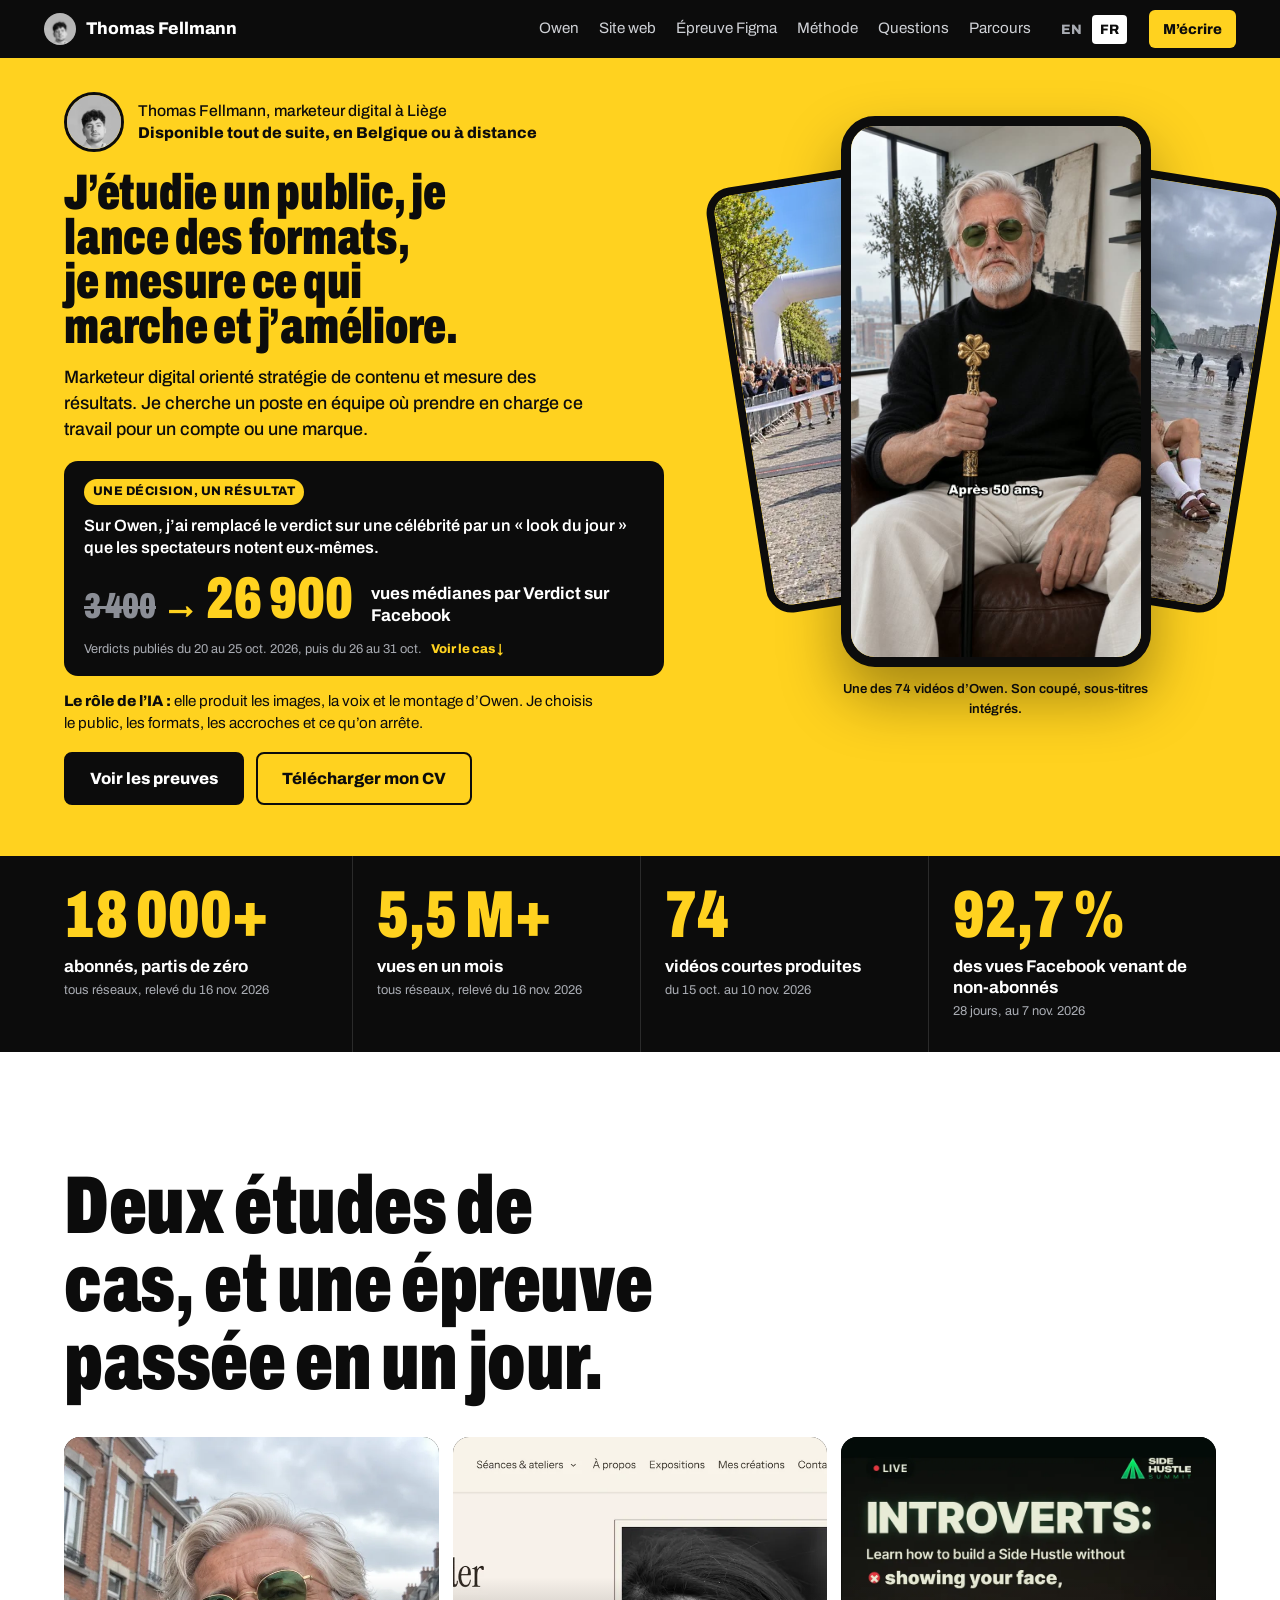
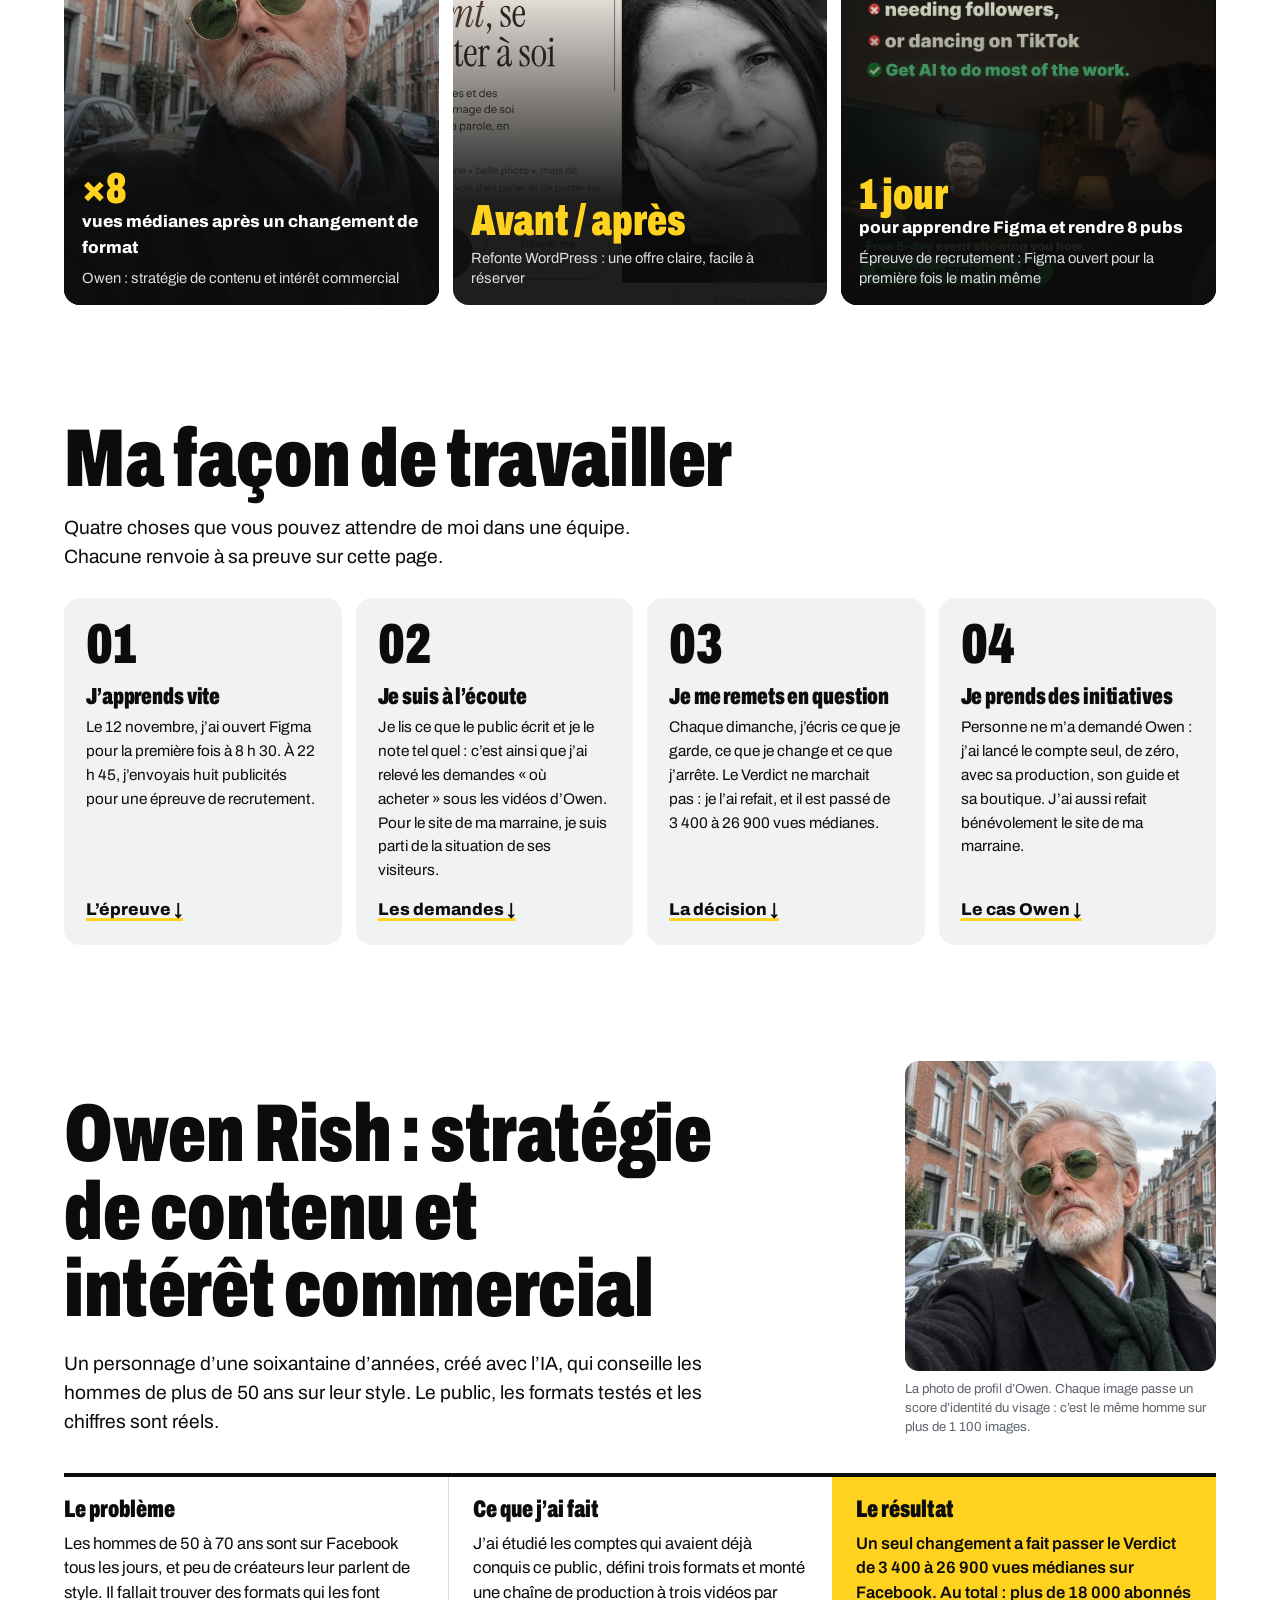
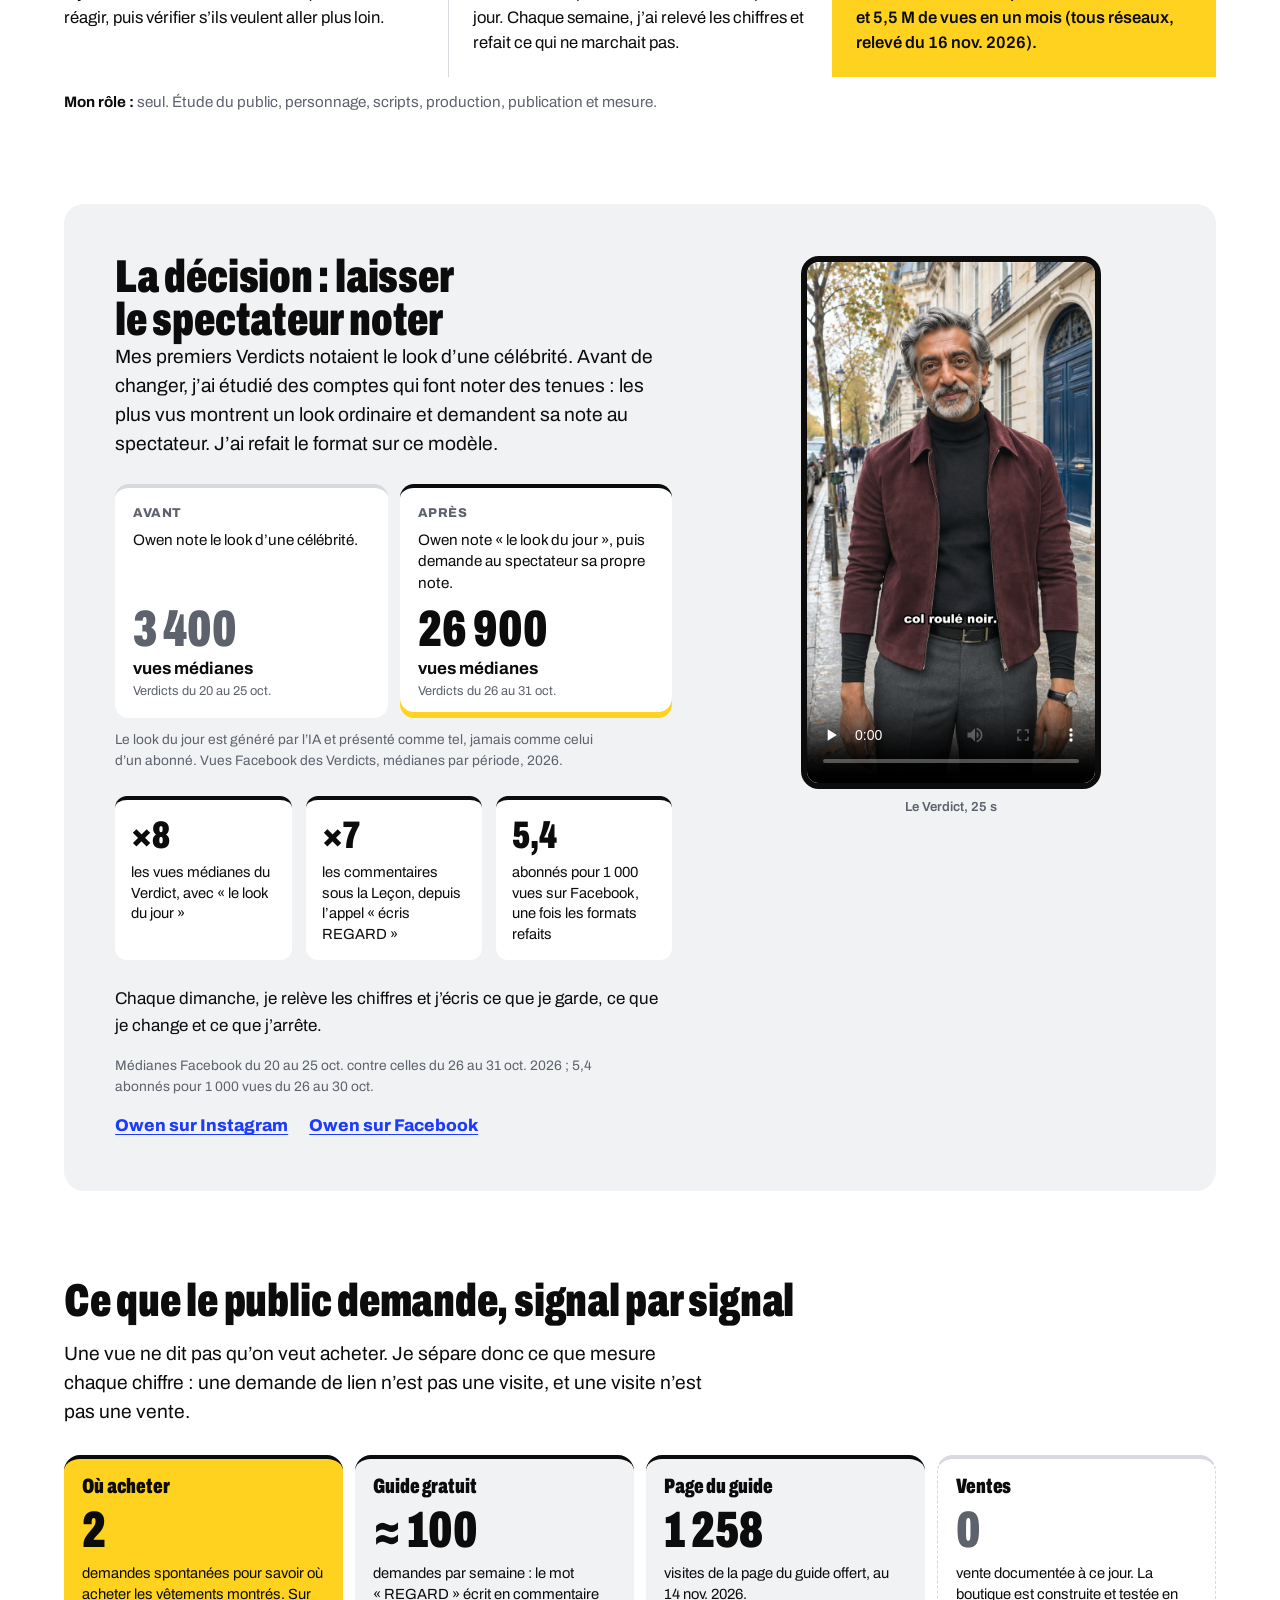
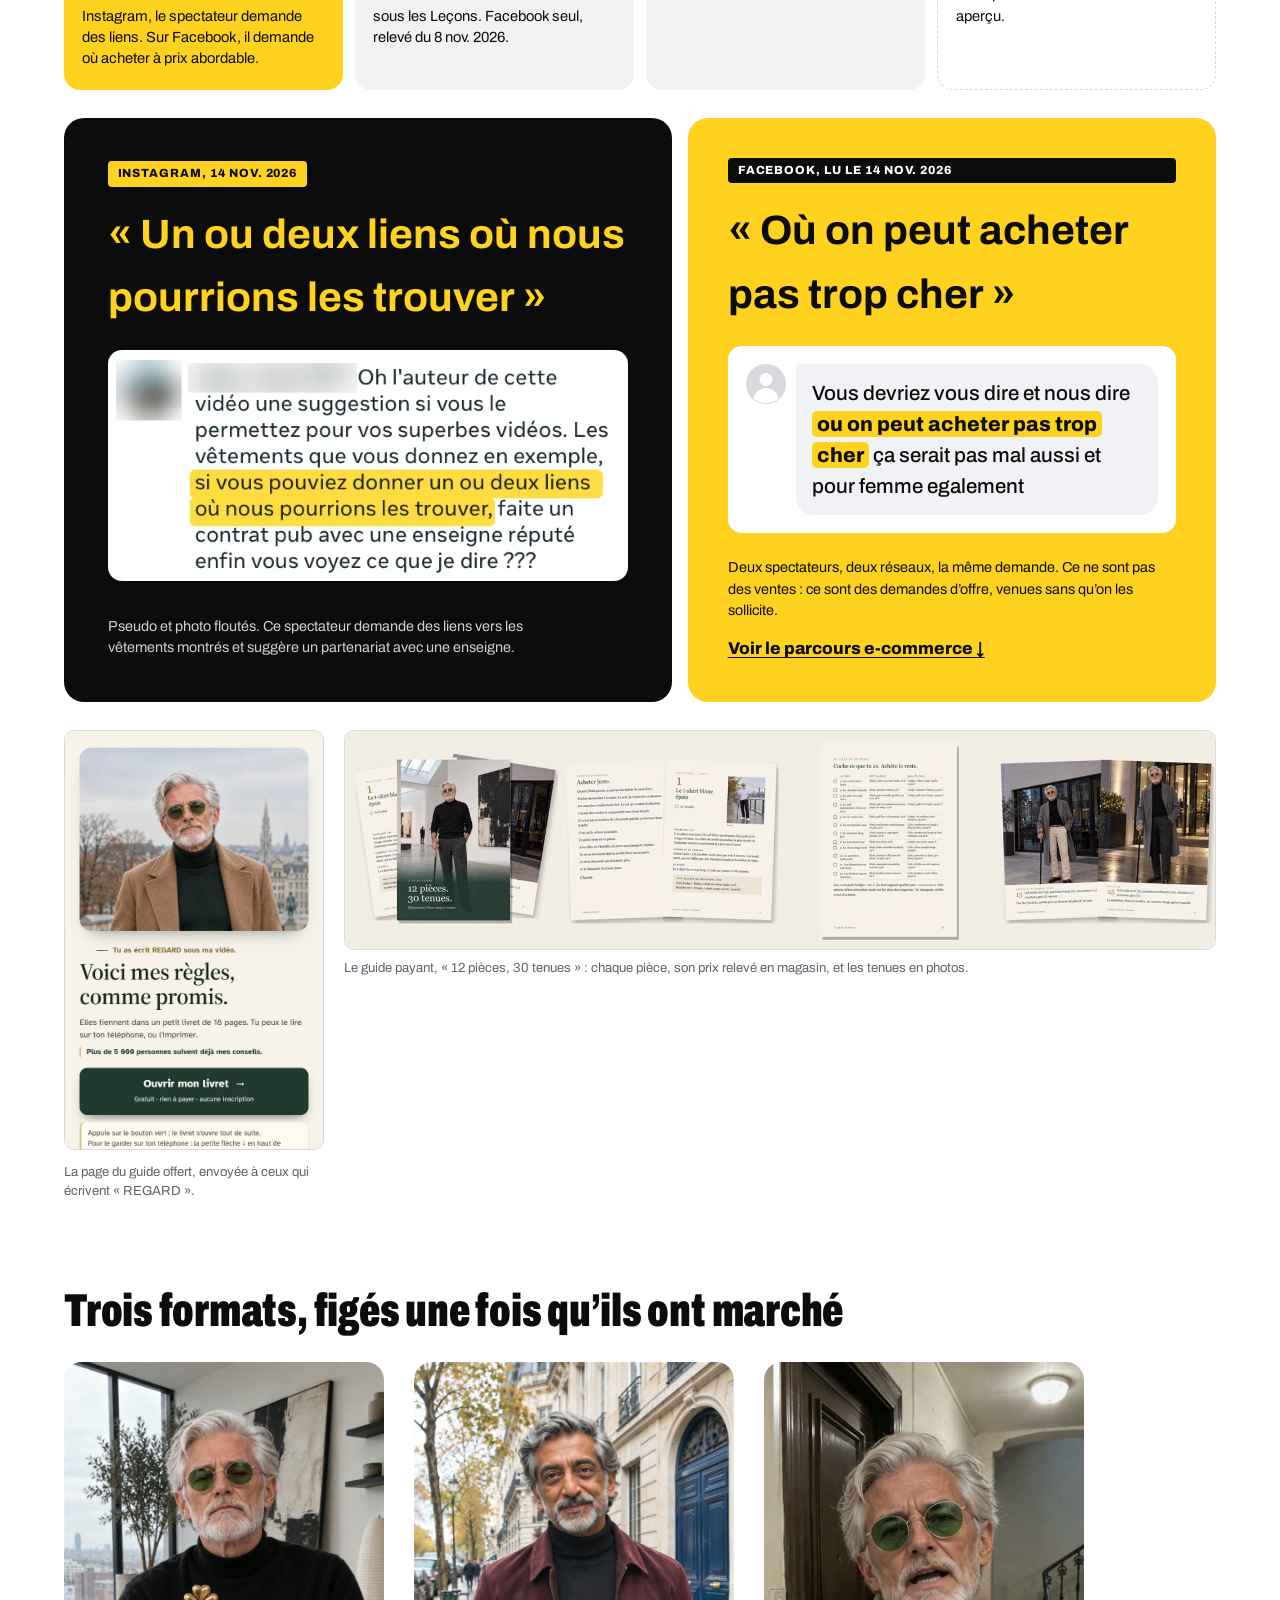
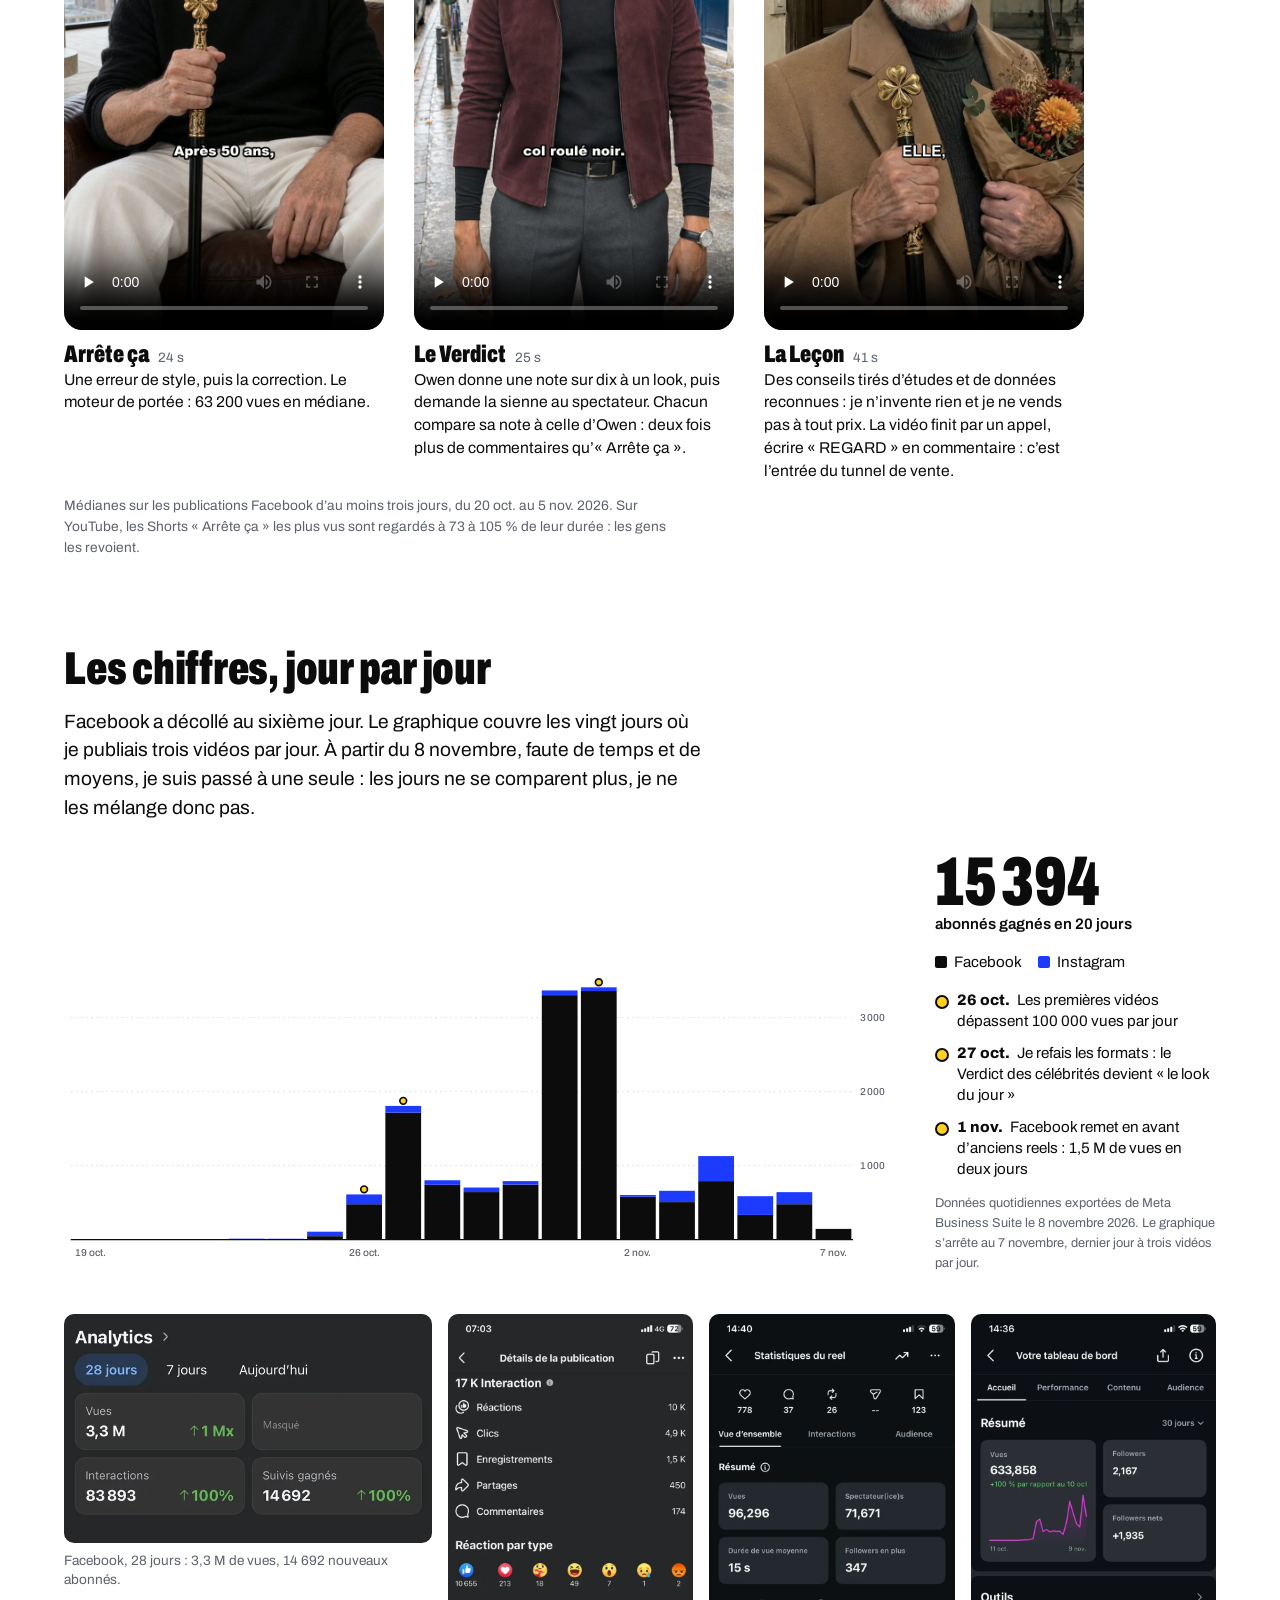
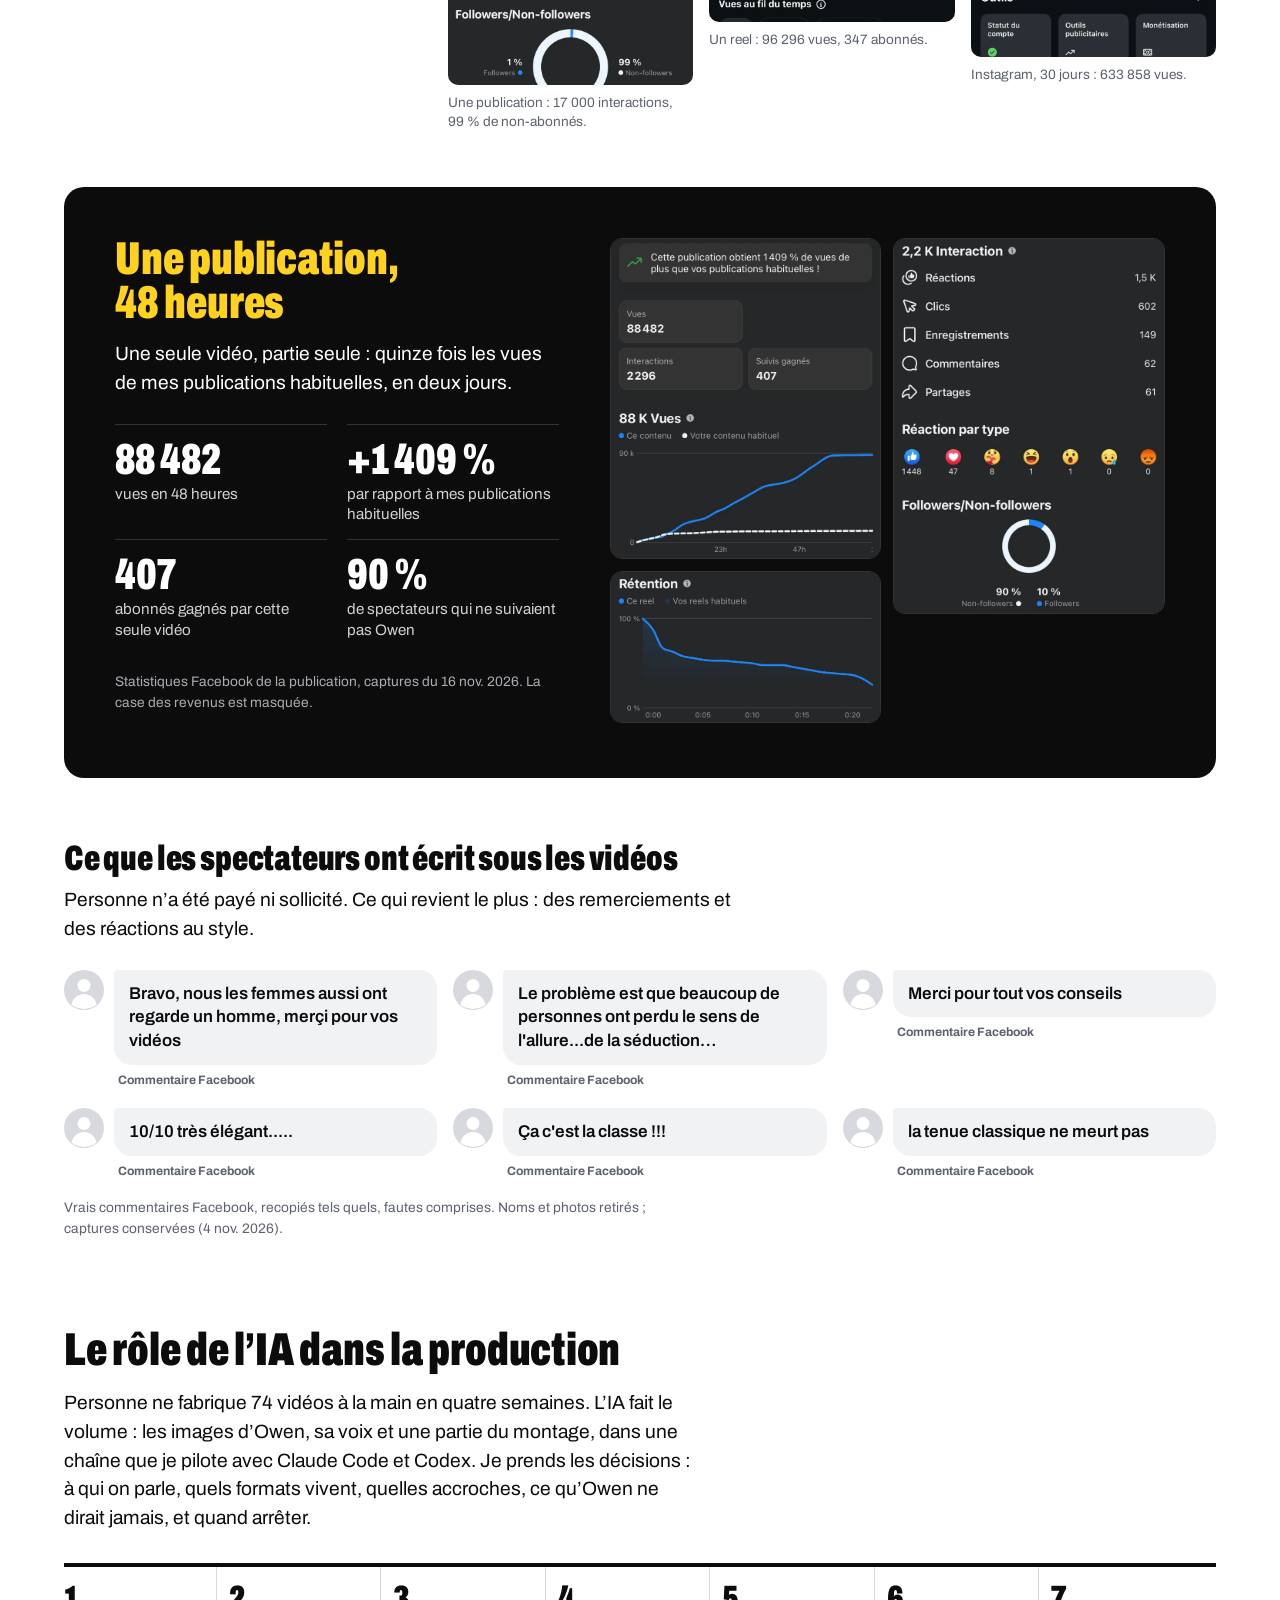
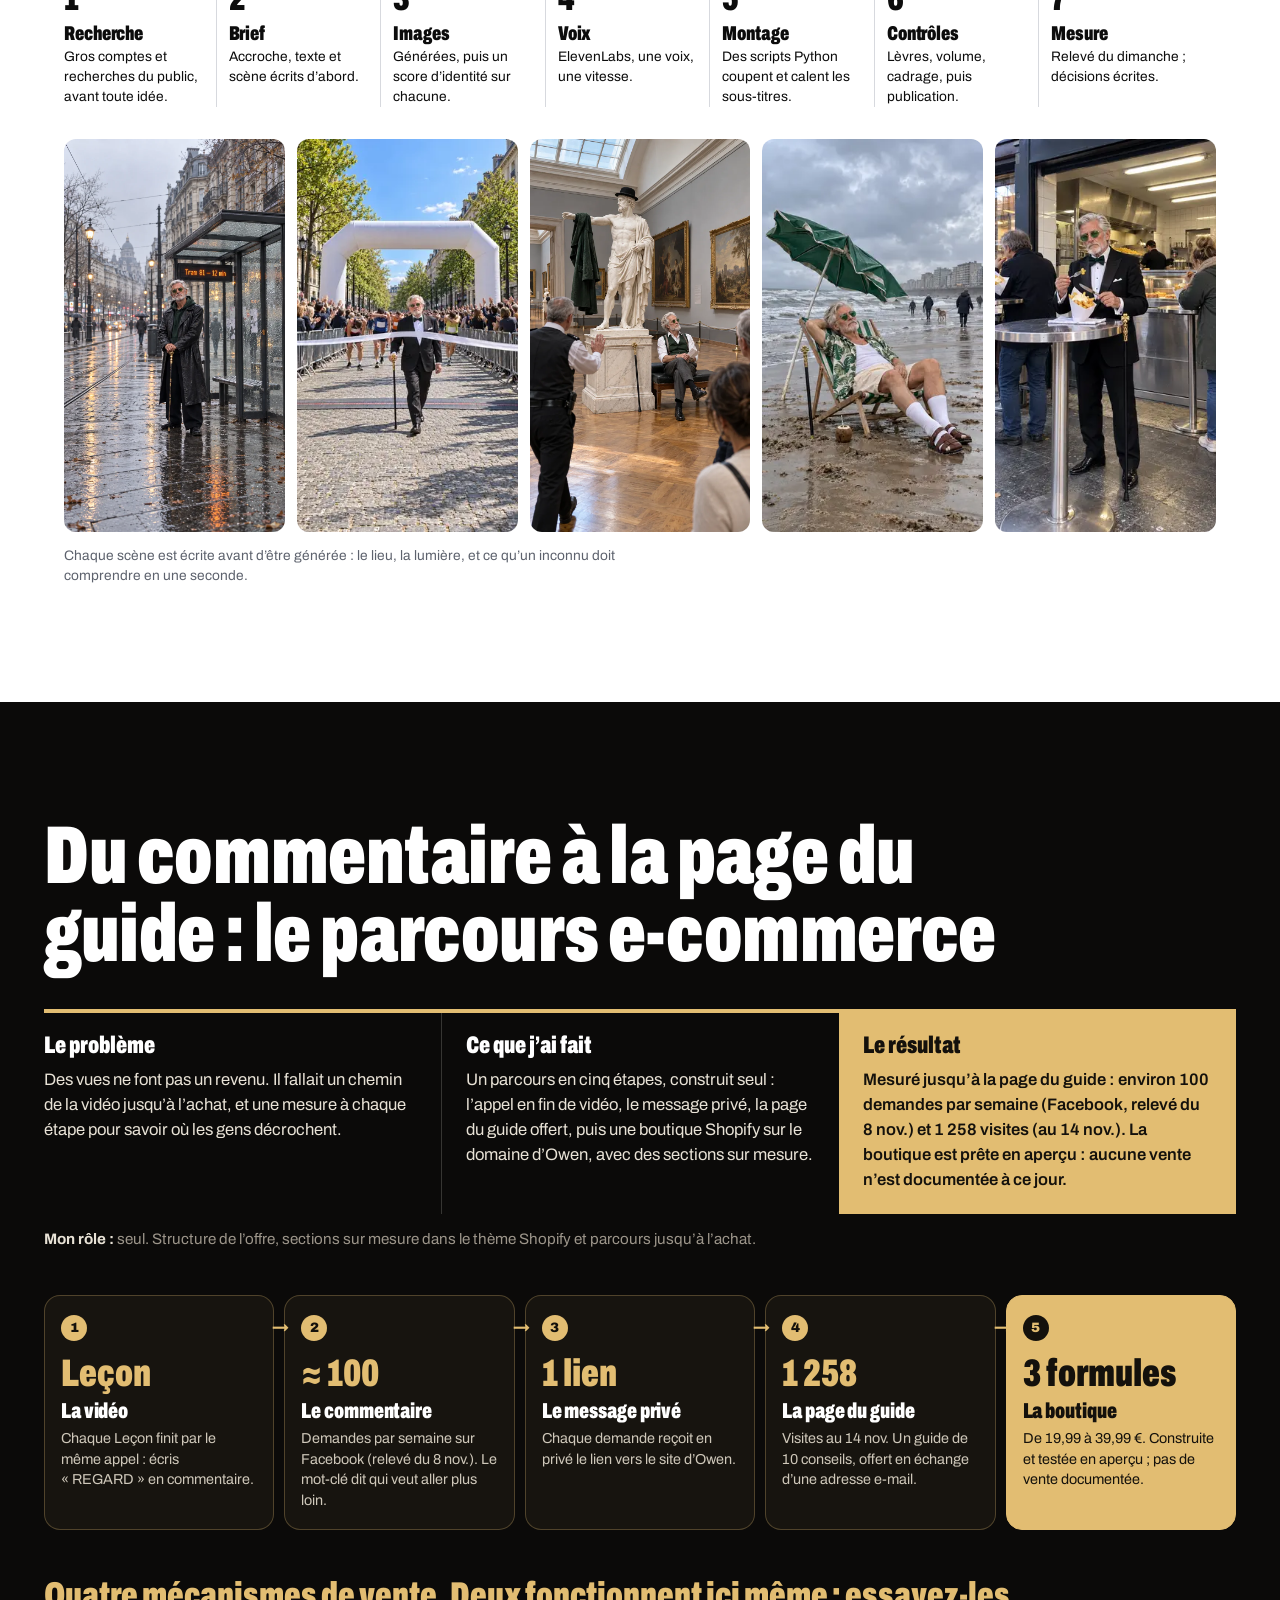
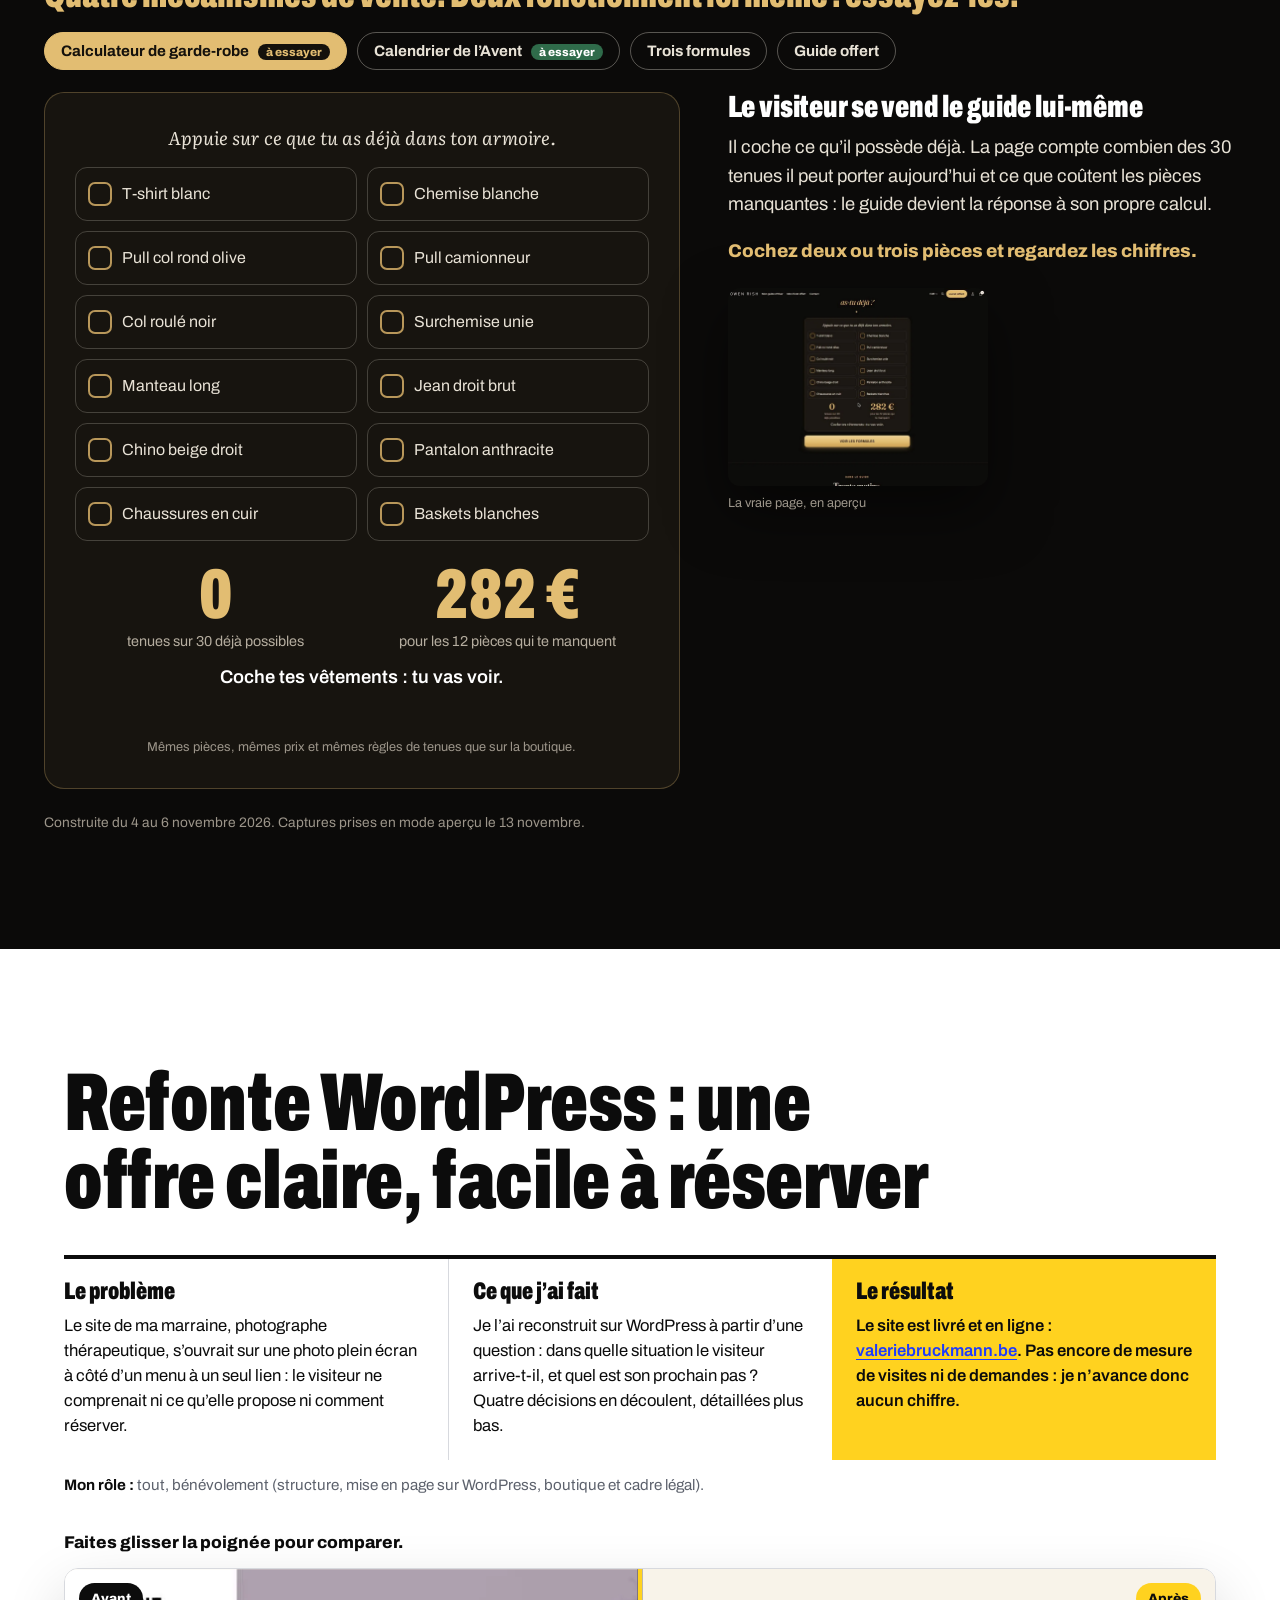
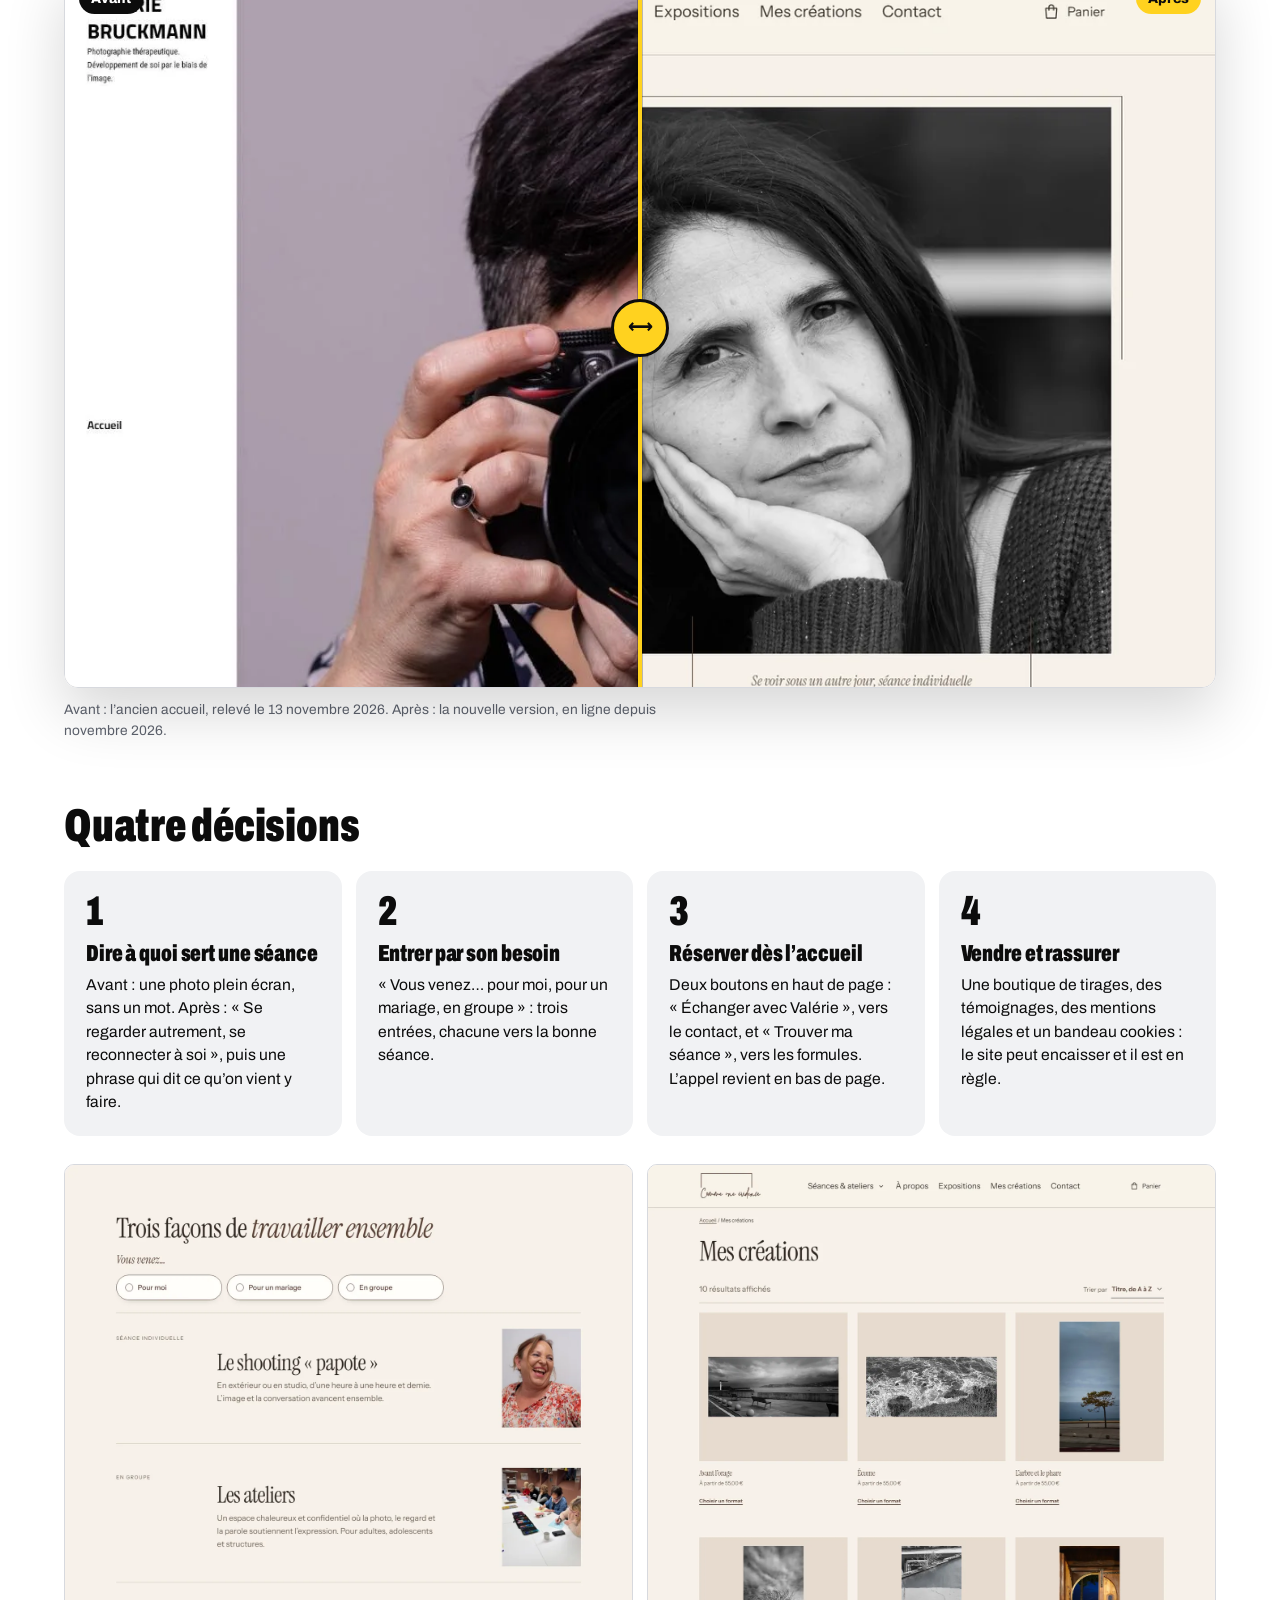
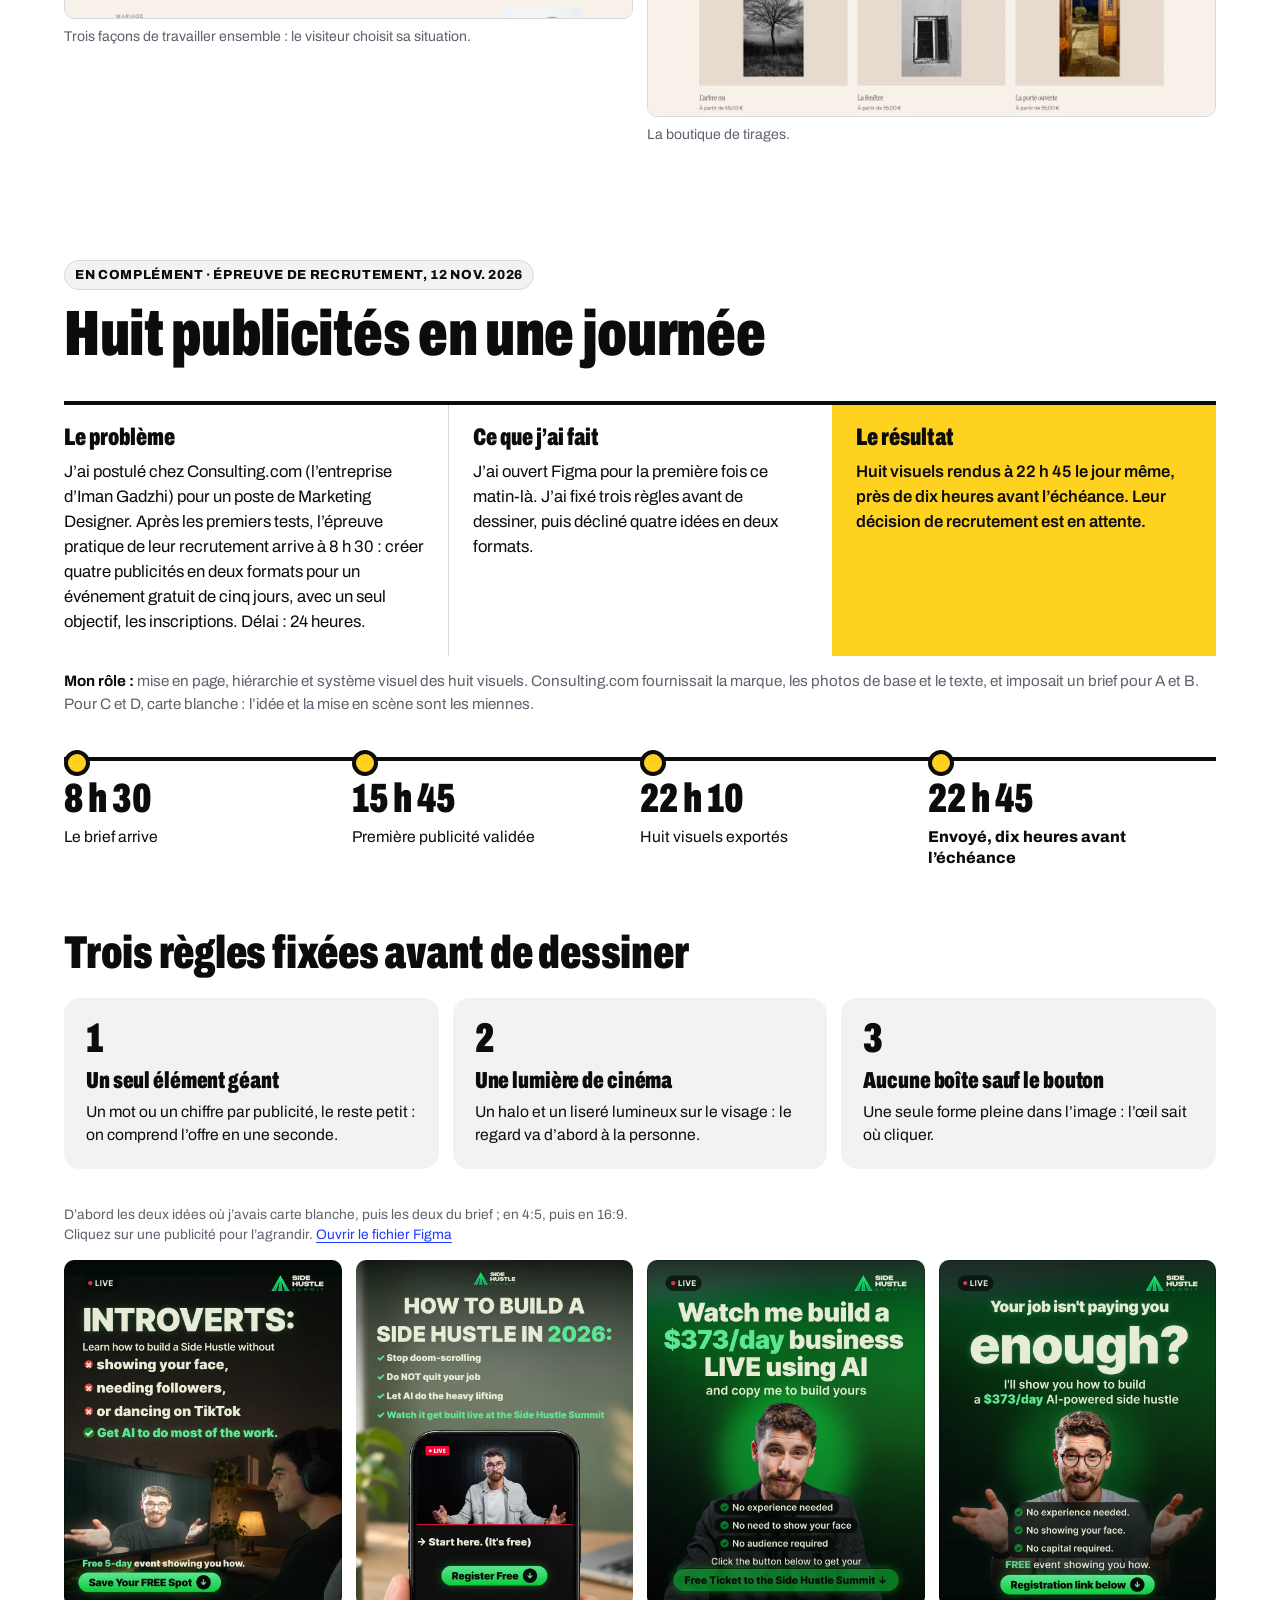
==== commit 8ef3aba5: "V15 : retrait de la Journée médicale, section Ma façon de travailler, titre réaligné Co-Authored-By:" ====
--- a/fr/index.html
+++ b/fr/index.html
@@ -4,13 +4,13 @@
 <meta charset="utf-8">
 <meta name="viewport" content="width=device-width, initial-scale=1">
 <title>Thomas Fellmann, marketeur digital : stratégie de contenu et mesure des résultats</title>
-<meta name="description" content="J’étudie un public, je lance des formats, je mesure ce qui le fait réagir et j’améliore les contenus à partir des résultats. Trois études de cas : Owen, la Journée médicale du CHR de la Citadelle, une refonte WordPress. Liège, disponible tout de suite.">
+<meta name="description" content="J’étudie un public, je lance des formats, je mesure ce qui le fait réagir et j’améliore les contenus à partir des résultats. J’apprends vite et je me remets en question. Liège, disponible tout de suite.">
 <link rel="icon" type="image/png" href="../favicon.png">
 <link rel="canonical" href="https://moth2love.github.io/thomas-fellmann/fr/">
 <link rel="alternate" hreflang="en" href="https://moth2love.github.io/thomas-fellmann/">
 <meta property="og:type" content="website">
 <meta property="og:title" content="Thomas Fellmann, marketeur digital : stratégie de contenu et mesure des résultats">
-<meta property="og:description" content="Un format refait à partir des chiffres : de 3 400 à 26 900 vues médianes sur Facebook. Trois études de cas, chacune avec le contexte, mon rôle et le résultat mesuré.">
+<meta property="og:description" content="Un format refait à partir des chiffres : de 3 400 à 26 900 vues médianes sur Facebook. Deux études de cas, chacune avec le contexte, mon rôle et le résultat mesuré.">
 <meta property="og:url" content="https://moth2love.github.io/thomas-fellmann/fr/">
 <meta property="og:image" content="https://moth2love.github.io/thomas-fellmann/og.png">
 <meta property="og:image:width" content="1200">
@@ -19,14 +19,14 @@
 <link rel="preconnect" href="https://fonts.googleapis.com">
 <link rel="preconnect" href="https://fonts.gstatic.com" crossorigin>
 <link href="https://fonts.googleapis.com/css2?family=Archivo:wdth,wght@62..125,100..900&family=Literata:ital,opsz,wght@1,7..72,400&display=swap" rel="stylesheet">
-<link rel="stylesheet" href="../style.css?v=13">
+<link rel="stylesheet" href="../style.css?v=14">
 </head>
 <body>
 <a class="skip" href="#work">Aller aux études de cas</a>
 
 <header class="bar">
   <a class="brand" href="./"><img src="../assets/thomas-rond.webp" width="302" height="302" alt=""><span>Thomas Fellmann</span></a>
-  <nav aria-label="Sections"><a href="#owen">Owen</a><a href="#citadelle">Citadelle</a><a href="#web">Site web</a><a href="#ads">Épreuve Figma</a><a href="#faq">Questions</a><a href="#about">Parcours</a></nav>
+  <nav aria-label="Sections"><a href="#owen">Owen</a><a href="#web">Site web</a><a href="#ads">Épreuve Figma</a><a href="#how">Méthode</a><a href="#faq">Questions</a><a href="#about">Parcours</a></nav>
   <p class="lang"><a href="../" lang="en" hreflang="en">EN</a><a href="./" aria-current="page" lang="fr" hreflang="fr">FR</a></p>
   <a class="bar-cta" href="mailto:thomas.fellmnn@gmail.com?subject=Parlons-en">M’écrire</a>
   <span class="progress" aria-hidden="true"></span>
@@ -44,7 +44,7 @@
         <span class="dec-unit">vues médianes par Verdict sur Facebook</span><small>Verdicts publiés du 20 au 25 oct. 2026, puis du 26 au 31 oct. <u>Voir le cas ↓</u></small></a>
       <p class="ai"><b>Le rôle de l’IA :</b> elle produit les images, la voix et le montage d’Owen. Je choisis le public, les formats, les accroches et ce qu’on arrête.</p>
       <div class="cta-row">
-        <a class="btn" href="#work">Voir les trois cas</a>
+        <a class="btn" href="#work">Voir les preuves</a>
         <a class="btn ghost" href="../cv/Thomas_Fellmann_CV_FR.pdf" download>Télécharger mon CV</a>
       </div>
     </div>
@@ -59,9 +59,14 @@
 </section>
 
 <section id="work" class="work" aria-labelledby="work-title">
-  <h2 id="work-title">Trois études de cas, trois types de travail.</h2>
-  <div class="tiles"><a class="tile" href="#owen"><img src="../assets/owen-portrait.webp" alt="" loading="lazy"><span class="tile-txt"><b>×8</b><i>vues médianes après un changement de format</i><em>Owen : stratégie de contenu et intérêt commercial</em></span></a><a class="tile plain" href="#citadelle"><span class="tile-txt"><b>400</b><i>participants, quatre éditions</i><em>CHR de la Citadelle : un événement coordonné en équipe</em></span></a><a class="tile" href="#web"><img src="../assets/cue-after.webp" alt="" loading="lazy"><span class="tile-txt"><b>Avant / après</b><em>Refonte WordPress : une offre claire, facile à réserver</em></span></a></div>
-  <p class="work-more">Aussi : <a href="#ads">huit publicités réalisées en une journée pour une épreuve de recrutement</a>.</p>
+  <h2 id="work-title">Deux études de cas, et une épreuve passée en un jour.</h2>
+  <div class="tiles"><a class="tile" href="#owen"><img src="../assets/owen-portrait.webp" alt="" loading="lazy"><span class="tile-txt"><b>×8</b><i>vues médianes après un changement de format</i><em>Owen : stratégie de contenu et intérêt commercial</em></span></a><a class="tile" href="#web"><img src="../assets/cue-after.webp" alt="" loading="lazy"><span class="tile-txt"><b>Avant / après</b><em>Refonte WordPress : une offre claire, facile à réserver</em></span></a><a class="tile" href="#ads"><img src="../assets/shs-c-4x5.webp" alt="" loading="lazy"><span class="tile-txt"><b>1 jour</b><i>pour apprendre Figma et rendre 8 pubs</i><em>Épreuve de recrutement : Figma ouvert pour la première fois le matin même</em></span></a></div>
+</section>
+
+<section id="how" class="how-sec" aria-labelledby="how-title">
+  <h2 id="how-title">Ma façon de travailler</h2>
+  <p class="lede how-p">Quatre choses que vous pouvez attendre de moi dans une équipe. Chacune renvoie à sa preuve sur cette page.</p>
+  <ul class="how"><li><b>01</b><h3>J’apprends vite</h3><p>Le 12 novembre, j’ai ouvert Figma pour la première fois à 8 h 30. À 22 h 45, j’envoyais huit publicités pour une épreuve de recrutement.</p><a class="more" href="#ads">L’épreuve ↓</a></li><li><b>02</b><h3>Je suis à l’écoute</h3><p>Je lis ce que le public écrit et je le note tel quel : c’est ainsi que j’ai relevé les demandes « où acheter » sous les vidéos d’Owen. Pour le site de ma marraine, je suis parti de la situation de ses visiteurs.</p><a class="more" href="#demande">Les demandes ↓</a></li><li><b>03</b><h3>Je me remets en question</h3><p>Chaque dimanche, j’écris ce que je garde, ce que je change et ce que j’arrête. Le Verdict ne marchait pas : je l’ai refait, et il est passé de 3&nbsp;400 à 26&nbsp;900 vues médianes.</p><a class="more" href="#verdict">La décision ↓</a></li><li><b>04</b><h3>Je prends des initiatives</h3><p>Personne ne m’a demandé Owen : j’ai lancé le compte seul, de zéro, avec sa production, son guide et sa boutique. J’ai aussi refait bénévolement le site de ma marraine.</p><a class="more" href="#owen">Le cas Owen ↓</a></li></ul>
 </section>
 
 <section id="owen" class="proj" aria-labelledby="owen-title">
@@ -135,16 +140,6 @@
   </div>
 </section>
 
-<section id="citadelle" class="proj cit" aria-labelledby="cit-title">
-  <h2 id="cit-title">CHR de la Citadelle : la Journée médicale, coordonnée en équipe</h2>
-  <p class="lede cit-lede">Quatre éditions de la Journée médicale de l’hôpital, de 2021 à 2024, au Val Saint-Lambert. Jusqu’à 400 participants.</p>
-  <dl class="fiche"><div><dt>Le contexte</dt><dd>Chaque année, l’hôpital organise une Journée médicale au Val Saint-Lambert. Pour qu’elle ait lieu, il faut la faire connaître, réunir les prestataires, passer les commandes et accueillir les participants le jour J.</dd></div><div><dt>Ma part</dt><dd>Au service communication, d’abord en stage, puis comme bénévole et en job étudiant, j’ai pris en charge la promotion sur les réseaux sociaux, les contacts et la gestion des prestataires, les commandes et la logistique, puis l’accueil le jour J.</dd></div><div class="res"><dt>L’échelle</dt><dd>Quatre éditions, de 2021 à 2024, jusqu’à 400 participants.</dd></div></dl><p class="role"><b>Mon rôle :</b> la journée est organisée par l’hôpital et son équipe. Mes responsabilités sont les quatre tâches ci-dessous ; le reste de l’organisation revenait à l’équipe.</p>
-  <h3 class="sub-h">Ce dont j’étais responsable</h3>
-  <ol class="rules four"><li><h4>Faire connaître</h4><p>La promotion de la journée sur les réseaux sociaux.</p></li><li><h4>Coordonner les prestataires</h4><p>Les contacts, le suivi et la gestion des prestataires de l’événement.</p></li><li><h4>Commandes et logistique</h4><p>Passer les commandes et préparer ce dont la journée a besoin.</p></li><li><h4>Accueil le jour J</h4><p>Accueillir les participants sur place.</p></li></ol>
-  <h3 class="sub-h small">Au même service, de 2021 à 2024</h3>
-  <ul class="cit-also"><li>Co-réalisation de vidéos de recrutement (marque employeur) aux côtés d’une professionnelle de la vidéo, et de vidéos de prévention pour le grand public.</li><li>Participation au changement de nom et de logo de l’hôpital.</li><li>Refonte des affiches de communication interne sur Adobe InDesign et organisation d’événements entre services.</li></ul>
-</section>
-
 <section id="web" class="proj web" aria-labelledby="web-title">
   <h2 id="web-title">Refonte WordPress : une offre claire, facile à réserver</h2>
   <dl class="fiche"><div><dt>Le problème</dt><dd>Le site de ma marraine, photographe thérapeutique, s’ouvrait sur une photo plein écran à côté d’un menu à un seul lien : le visiteur ne comprenait ni ce qu’elle propose ni comment réserver.</dd></div><div><dt>Ce que j’ai fait</dt><dd>Je l’ai reconstruit sur WordPress à partir d’une question : dans quelle situation le visiteur arrive-t-il, et quel est son prochain pas ? Quatre décisions en découlent, détaillées plus bas.</dd></div><div class="res"><dt>Le résultat</dt><dd>Le site est livré et en ligne : <a href="https://valeriebruckmann.be/" target="_blank" rel="noopener">valeriebruckmann.be</a>. Pas encore de mesure de visites ni de demandes : je n’avance donc aucun chiffre.</dd></div></dl><p class="role"><b>Mon rôle :</b> tout, bénévolement (structure, mise en page sur WordPress, boutique et cadre légal).</p>
@@ -178,7 +173,7 @@
 
 <section id="faq" class="faq" aria-labelledby="faq-title">
   <h2 id="faq-title">Les questions que vous vous posez</h2>
-  <div class="faq-list"><details open><summary>Un personnage créé avec l’IA, est-ce que ça compte ?</summary><p>Le personnage est généré ; les spectateurs, non. Attention, une vue n’est pas une personne : sur Facebook, les 3,3 M de vues des 28 jours au 7 nov. 2026 viennent de 1,23 M de spectateurs, et 92,7 % de ces vues venaient de comptes qui ne suivaient pas Owen. Ce qui a produit ce résultat : l’étude du public, les formats, les accroches et la régularité.</p></details><details><summary>Qu’est-ce qui vous distingue d’un autre junior ?</summary><p>Je ne montre pas des exercices d’école : je montre un public réel, mesuré chaque semaine, et des décisions prises à partir de ces mesures. Quand un format ne marche pas, je le refais : le Verdict est passé de 3&nbsp;400 à 26&nbsp;900 vues médianes sur Facebook.</p></details><details><summary>Combien ça a rapporté ?</summary><p>Aucune vente n’est documentée à ce jour : la boutique est construite et testée en aperçu. Ce que je peux montrer, ce sont des signaux d’intérêt, chacun pour ce qu’il mesure : environ 100 demandes du guide gratuit par semaine (Facebook, relevé du 8 nov.), 1&nbsp;258 visites de sa page (au 14 nov.) et deux spectateurs qui demandent d’eux-mêmes où acheter les vêtements.</p></details><details><summary>Pourquoi chercher un emploi si le projet marche ?</summary><p>Parce que le travail qui m’intéresse se fait en équipe, pour une marque qui a déjà des produits et des clients : avec des personnes en acquisition, en design et en vente. Owen montre la méthode que j’applique seul ; je veux l’appliquer à plus grande échelle.</p></details><details><summary>Que savez-vous faire sans l’IA ?</summary><p>L’IA fait le volume, pas les choix. Décider à qui parler, quelle accroche garder et quoi arrêter, c’est mon travail. Avant Owen, j’ai coordonné les prestataires et la logistique de la Journée médicale du CHR de la Citadelle (jusqu’à 400 participants), vendu en anglais tous les jours à Malte et animé des communautés de 10&nbsp;000 à 40&nbsp;000 membres.</p></details><details><summary>Quelle expérience avez-vous en entreprise ?</summary><p>De 2021 à 2024 au CHR de la Citadelle (stage, bénévolat puis job étudiant), un stage marketing au Télévie, un stage de vente chez Celio à Malte et du freelance de 2021 à 2025, pour plus de 150 clients. Je n’ai pas encore eu de poste à temps plein en marketing : c’est ce que je cherche.</p></details><details><summary>Quand, où, sous quel contrat ?</summary><p>Tout de suite. À Liège, ailleurs en Belgique ou à distance. CDD, intérim ou CDI. Français langue maternelle, anglais B2.</p></details></div>
+  <div class="faq-list"><details open><summary>Un personnage créé avec l’IA, est-ce que ça compte ?</summary><p>Le personnage est généré ; les spectateurs, non. Attention, une vue n’est pas une personne : sur Facebook, les 3,3 M de vues des 28 jours au 7 nov. 2026 viennent de 1,23 M de spectateurs, et 92,7 % de ces vues venaient de comptes qui ne suivaient pas Owen. Ce qui a produit ce résultat : l’étude du public, les formats, les accroches et la régularité.</p></details><details><summary>Qu’est-ce qui vous distingue d’un autre junior ?</summary><p>Je ne montre pas des exercices d’école : je montre un public réel, mesuré chaque semaine, et des décisions prises à partir de ces mesures. Quand un format ne marche pas, je le refais : le Verdict est passé de 3&nbsp;400 à 26&nbsp;900 vues médianes sur Facebook.</p></details><details><summary>Combien ça a rapporté ?</summary><p>Aucune vente n’est documentée à ce jour : la boutique est construite et testée en aperçu. Ce que je peux montrer, ce sont des signaux d’intérêt, chacun pour ce qu’il mesure : environ 100 demandes du guide gratuit par semaine (Facebook, relevé du 8 nov.), 1&nbsp;258 visites de sa page (au 14 nov.) et deux spectateurs qui demandent d’eux-mêmes où acheter les vêtements.</p></details><details><summary>Pourquoi chercher un emploi si le projet marche ?</summary><p>Parce que le travail qui m’intéresse se fait en équipe, pour une marque qui a déjà des produits et des clients : avec des personnes en acquisition, en design et en vente. Owen montre la méthode que j’applique seul ; je veux l’appliquer à plus grande échelle.</p></details><details><summary>Que savez-vous faire sans l’IA ?</summary><p>L’IA fait le volume, pas les choix. Décider à qui parler, quelle accroche garder et quoi arrêter, c’est mon travail. Avant Owen, j’ai vendu en anglais tous les jours pendant un stage à Malte et animé des communautés en ligne de 10&nbsp;000 à 40&nbsp;000 membres.</p></details><details><summary>Quelle expérience avez-vous en entreprise ?</summary><p>Un stage marketing au Télévie (CHU de Liège), un stage de vente chez Celio à Malte, du bénévolat au service communication du CHR de la Citadelle et du freelance de 2021 à 2025, pour plus de 150 clients. Je n’ai pas encore eu de poste à temps plein en marketing : c’est ce que je cherche.</p></details><details><summary>Quand, où, sous quel contrat ?</summary><p>Tout de suite. À Liège, ailleurs en Belgique ou à distance. CDD, intérim ou CDI. Français langue maternelle, anglais B2.</p></details></div>
 </section>
 
 <section id="about" class="about" aria-labelledby="about-title">
@@ -186,14 +181,11 @@
     <img class="about-photo" src="../assets/thomas.webp" width="340" height="390" alt="Portrait de Thomas Fellmann" loading="lazy">
     <div class="about-copy">
       <h2 id="about-title">Cinq ans à apprendre en faisant</h2>
-      <p>Je travaille en construisant, en mesurant et en corrigeant. Avant Owen, j’ai animé des communautés en ligne de 10&nbsp;000 à 40&nbsp;000 membres, créé des chaînes YouTube pour un public américain et revendu plusieurs d’entre elles, coordonné à l’hôpital une Journée médicale qui a réuni jusqu’à 400 participants, et vendu en anglais tous les jours pendant un stage à Malte.</p><p>En parallèle, j’ai servi en salle de banquet pendant neuf ans et terminé mon bachelier en marketing à HELMo en 2026. Owen, c’est la première fois que j’ai tout réuni dans un seul projet.</p>
-      <ul class="path"><li><b>2026</b>Owen Rish : plus de 18&nbsp;000 abonnés et 5,5 M de vues en un mois, seul</li><li><b>2026</b>Bachelier en marketing, HELMo, Liège</li><li><b>2021–2025</b>Freelance, plus de 150 clients via ComeUp : réseaux sociaux, vidéo, communautés en ligne, Shopify</li><li><b>2021–2024</b>CHR de la Citadelle, Liège : Journée médicale (4 éditions, jusqu’à 400 participants), vidéos de recrutement et de prévention, changement d’identité</li><li><b>2024</b>Stage marketing, Télévie au CHU de Liège : sponsoring des 24h Vélo</li><li><b>2023</b>Stage vente, Celio, Sliema, Malte, en anglais</li><li><b>2017–2026</b>Serveur en salle de banquet, Clos les Bruyères : un job étudiant tenu neuf ans</li></ul>
+      <p>Je travaille en construisant, en mesurant et en corrigeant. Avant Owen, j’ai animé des communautés en ligne de 10&nbsp;000 à 40&nbsp;000 membres, créé des chaînes YouTube pour un public américain et revendu plusieurs d’entre elles, et vendu en anglais tous les jours pendant un stage à Malte.</p><p>En parallèle, j’ai servi en salle de banquet pendant neuf ans et terminé mon bachelier en marketing à HELMo en 2026. Owen, c’est la première fois que j’ai tout réuni dans un seul projet.</p>
+      <ul class="path"><li><b>2026</b>Owen Rish : plus de 18&nbsp;000 abonnés et 5,5 M de vues en un mois, seul</li><li><b>2026</b>Bachelier en marketing, HELMo, Liège</li><li><b>2021–2025</b>Freelance, plus de 150 clients via ComeUp : réseaux sociaux, vidéo, communautés en ligne, Shopify</li><li><b>2022</b>Bénévole au service communication, CHR de la Citadelle, Liège : affiches internes</li><li><b>2024</b>Stage marketing, Télévie au CHU de Liège : sponsoring des 24h Vélo</li><li><b>2023</b>Stage vente, Celio, Sliema, Malte, en anglais</li><li><b>2017–2026</b>Serveur en salle de banquet, Clos les Bruyères : un job étudiant tenu neuf ans</li></ul>
       <p class="note">Français langue maternelle, anglais B2, notions de néerlandais.</p>
     </div>
   </div>
-  <h3 class="how-h">Le travail que je peux prendre en charge</h3>
-  <p class="lede how-p">Je cherche un poste dans une équipe marketing où je m’occupe de la stratégie de contenu d’un compte ou d’une marque : comprendre le public, produire et tester des formats, relever les chiffres chaque semaine et proposer ce qu’on change. Avec des collègues en acquisition, en design ou en e-commerce.</p>
-  <ul class="how"><li><b>01</b><h3>Étudier un public</h3><p>Lire les comptes qui marchent déjà et ce que le public demande, avant d’écrire une ligne.</p></li><li><b>02</b><h3>Lancer et tester des formats</h3><p>Trois formats définis pour Owen, produits à trois vidéos par jour, figés une fois validés.</p></li><li><b>03</b><h3>Mesurer et décider</h3><p>Un relevé chaque semaine et une décision écrite : garder, changer ou arrêter.</p></li><li><b>04</b><h3>Coordonner</h3><p>Prestataires, commandes et accueil pour une journée jusqu’à 400 participants.</p></li></ul>
 </section>
 
 <section class="final" aria-labelledby="final-title">
@@ -209,6 +201,6 @@
 <dialog id="lightbox" aria-label="Image"><button type="button" class="lb-close">Fermer</button><img alt=""></dialog>
 
 <footer class="foot"><p>Chaque chiffre de cette page porte sa date et sa source. Mis à jour en novembre 2026.</p></footer>
-<script src="../site.js?v=13" defer></script>
+<script src="../site.js?v=14" defer></script>
 </body>
 </html>
--- a/style.css
+++ b/style.css
@@ -322,7 +322,15 @@
 .hero-inner { align-items: start; padding-top: clamp(22px, 2.6vw, 36px); }
 .hero .fan { margin-top: 24px; }
 .who { margin-bottom: 18px; }
-.hero h1 { font-size: clamp(2.6rem, 4.3vw, 4.1rem); max-width: 21ch; }
+.hero h1 { font-size: clamp(2.4rem, 3.9vw, 3.8rem); max-width: 19ch; }
+.hero-copy { position: relative; z-index: 2; min-width: 0; }
+.fan-l { left: -34%; }
+.fan-r { right: -34%; }
+.how-sec { max-width: var(--wrap); margin: 0 auto; padding: var(--pad) var(--g) 0; }
+.how-sec .how { grid-template-columns: repeat(4, minmax(0, 1fr)); }
+.how li { display: flex; flex-direction: column; }
+.how li p { flex: 1; }
+.how .more { margin-top: 14px; font-weight: 800; color: var(--ink); text-decoration-color: var(--y); text-decoration-thickness: 3px; }
 .sub { max-width: 52ch; margin-top: 16px; font-size: clamp(1.05rem, 1.4vw, 1.2rem); }
 .decision { display: grid; grid-template-columns: auto 1fr; column-gap: 18px; align-items: end; margin-top: 18px; max-width: 600px; padding: 18px 20px 16px; background: var(--ink); color: #fff; border-radius: 14px; text-decoration: none; }
 .decision .tag { grid-column: 1 / -1; justify-self: start; background: var(--y); color: var(--ink); font-weight: 800; font-size: .78rem; text-transform: uppercase; letter-spacing: .04em; padding: 3px 9px; border-radius: 999px; }
@@ -499,3 +507,6 @@
 /* Message shown when an email button is clicked (the address is copied as well) */
 .toast { position: fixed; left: 50%; bottom: 22px; transform: translate(-50%, 20px); z-index: 60; margin: 0; max-width: min(92vw, 560px); padding: 14px 18px; border-radius: 8px; background: #0b0b0b; color: #fff; font-weight: 700; font-size: .98rem; line-height: 1.35; text-align: center; box-shadow: 0 8px 30px rgba(0,0,0,.35); opacity: 0; pointer-events: none; transition: opacity .2s, transform .2s; overflow-wrap: anywhere; }
 .toast.on { opacity: 1; transform: translate(-50%, 0); }
+
+@media (max-width: 1080px) { .how-sec .how { grid-template-columns: repeat(2, minmax(0, 1fr)); } }
+@media (max-width: 640px) { .how-sec .how { grid-template-columns: 1fr; } }
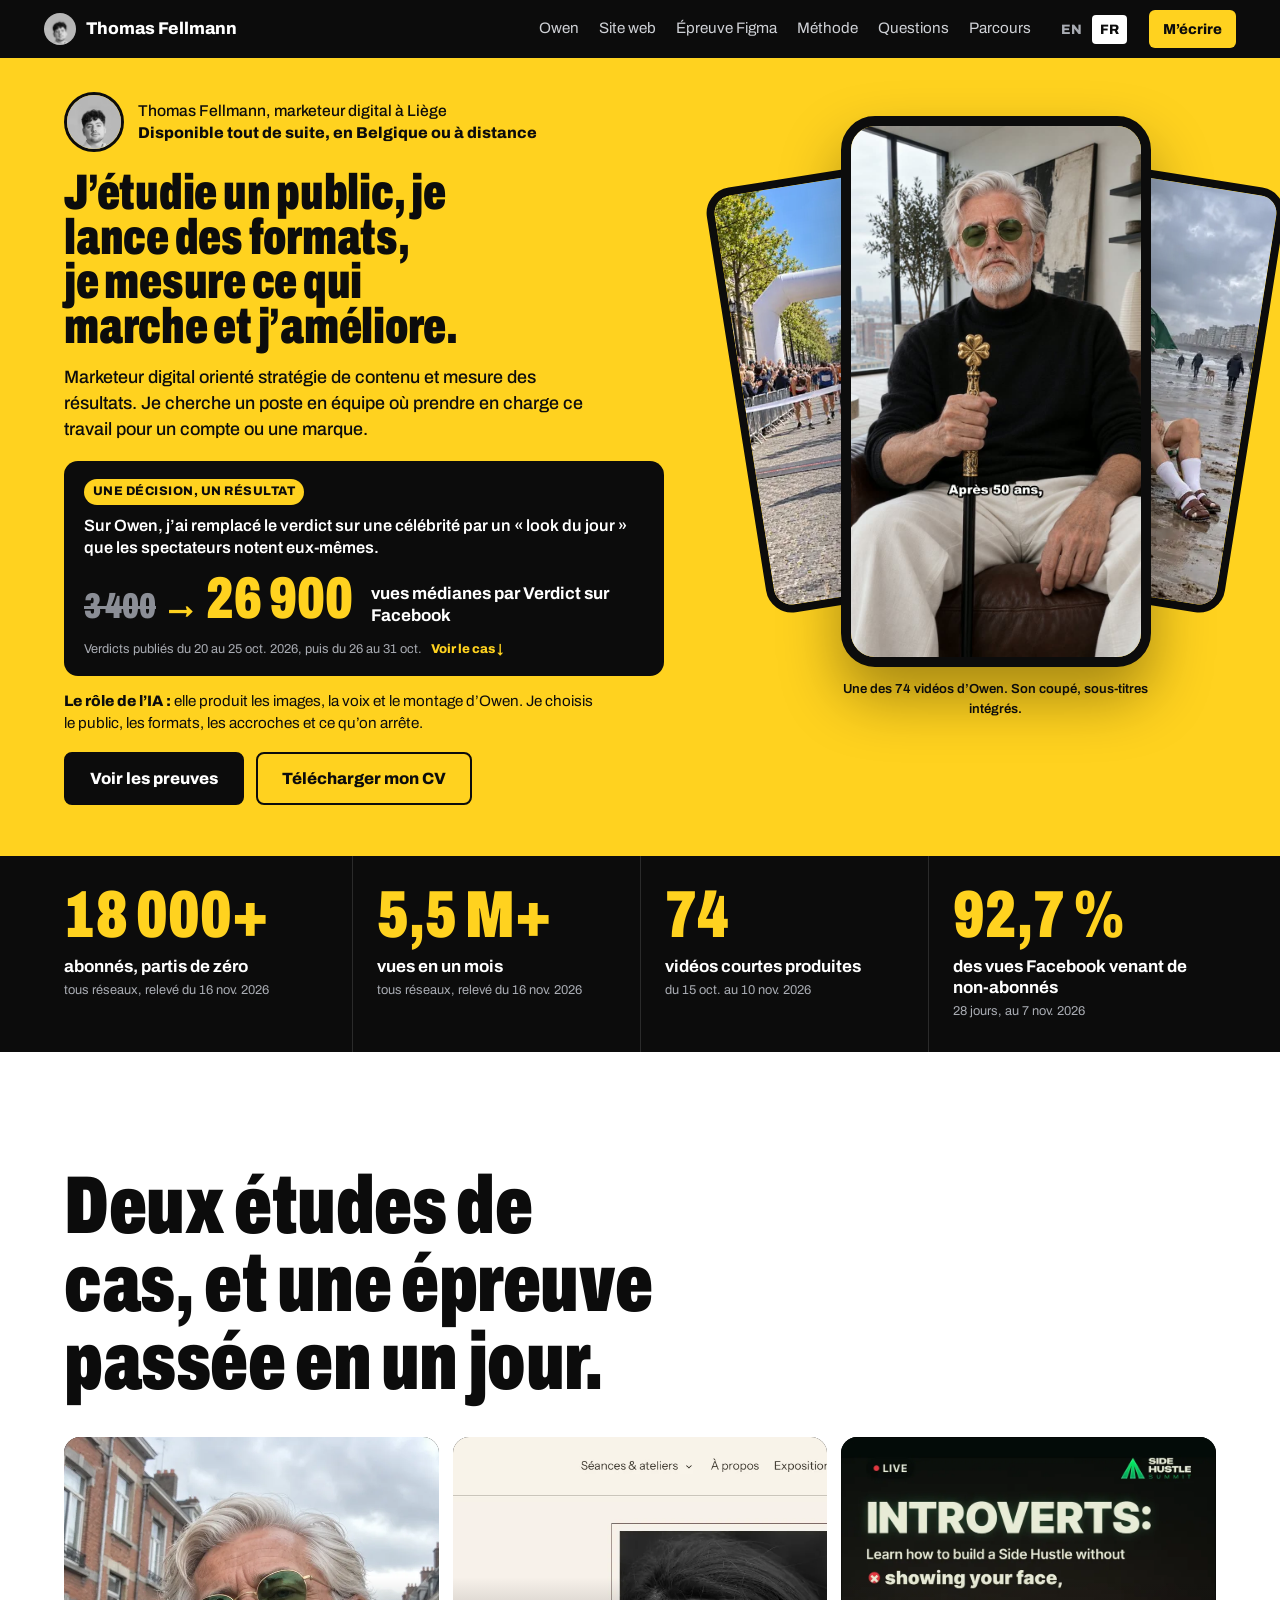
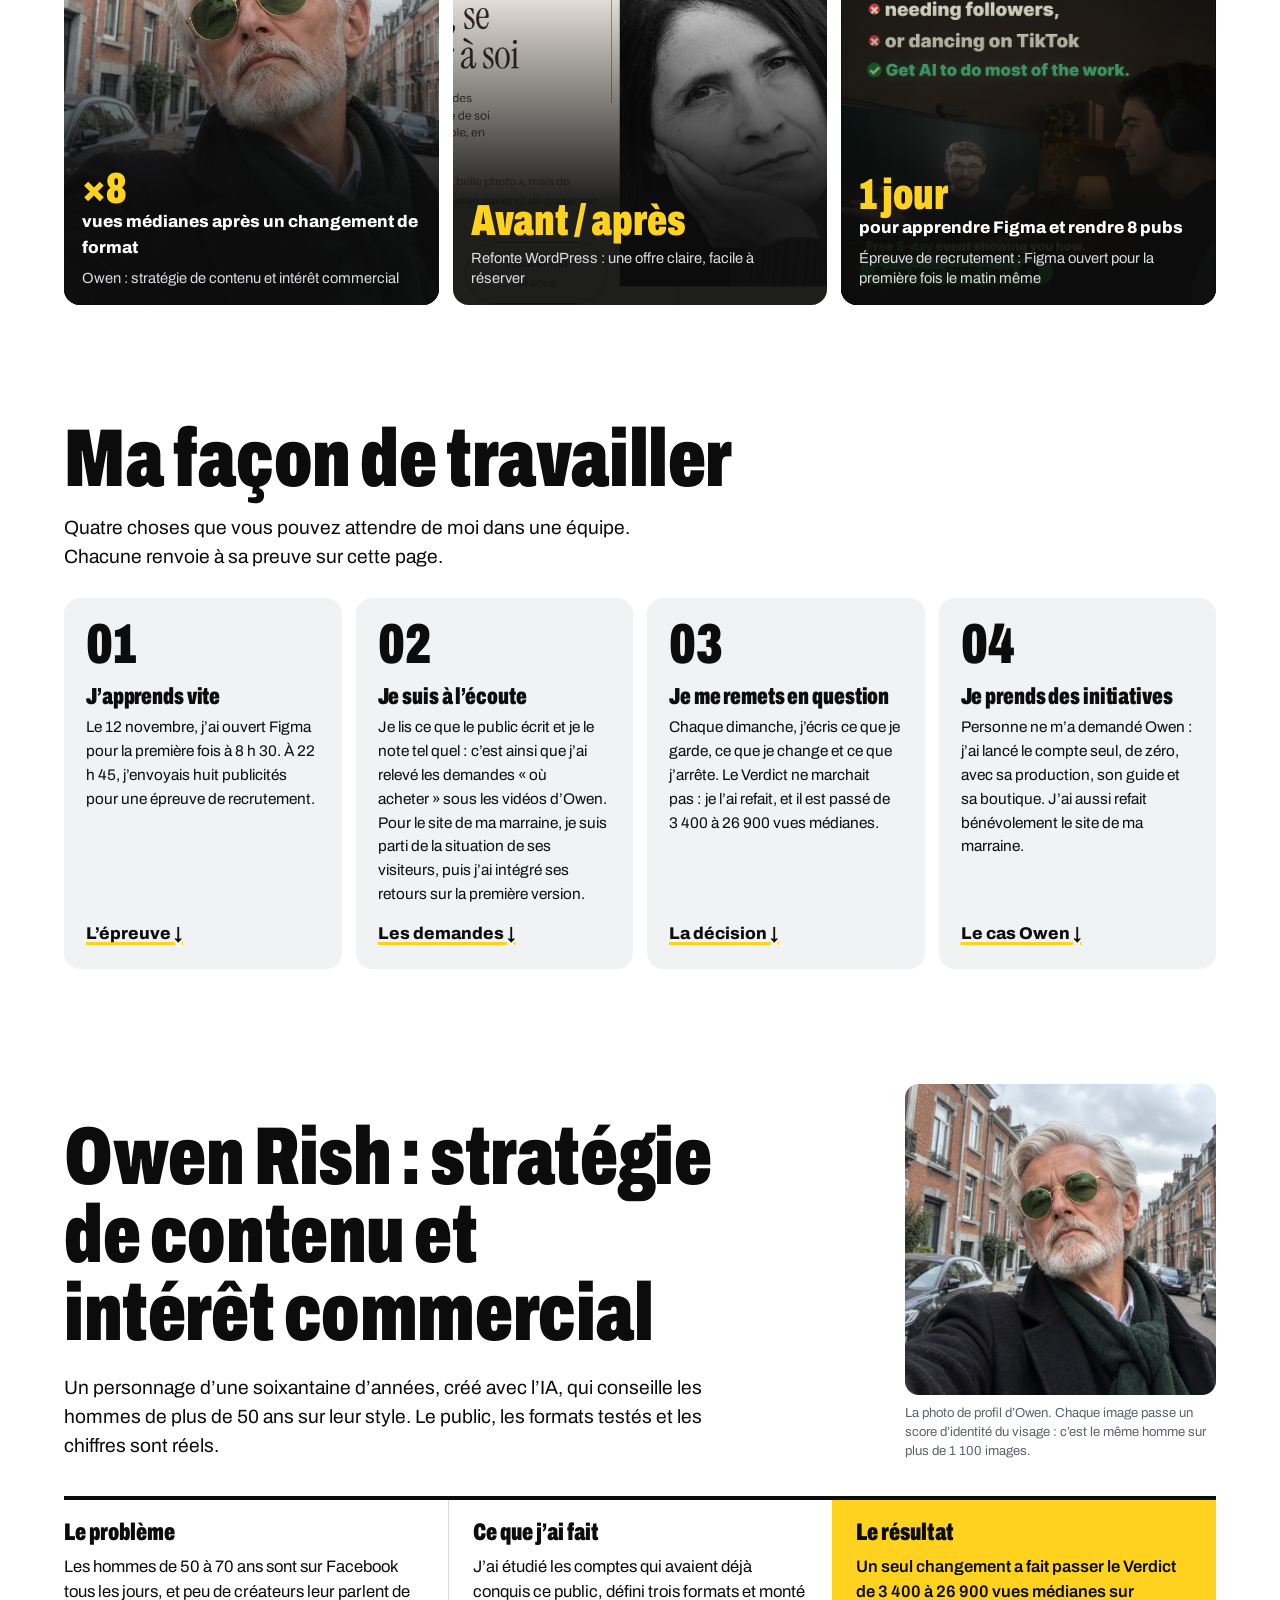
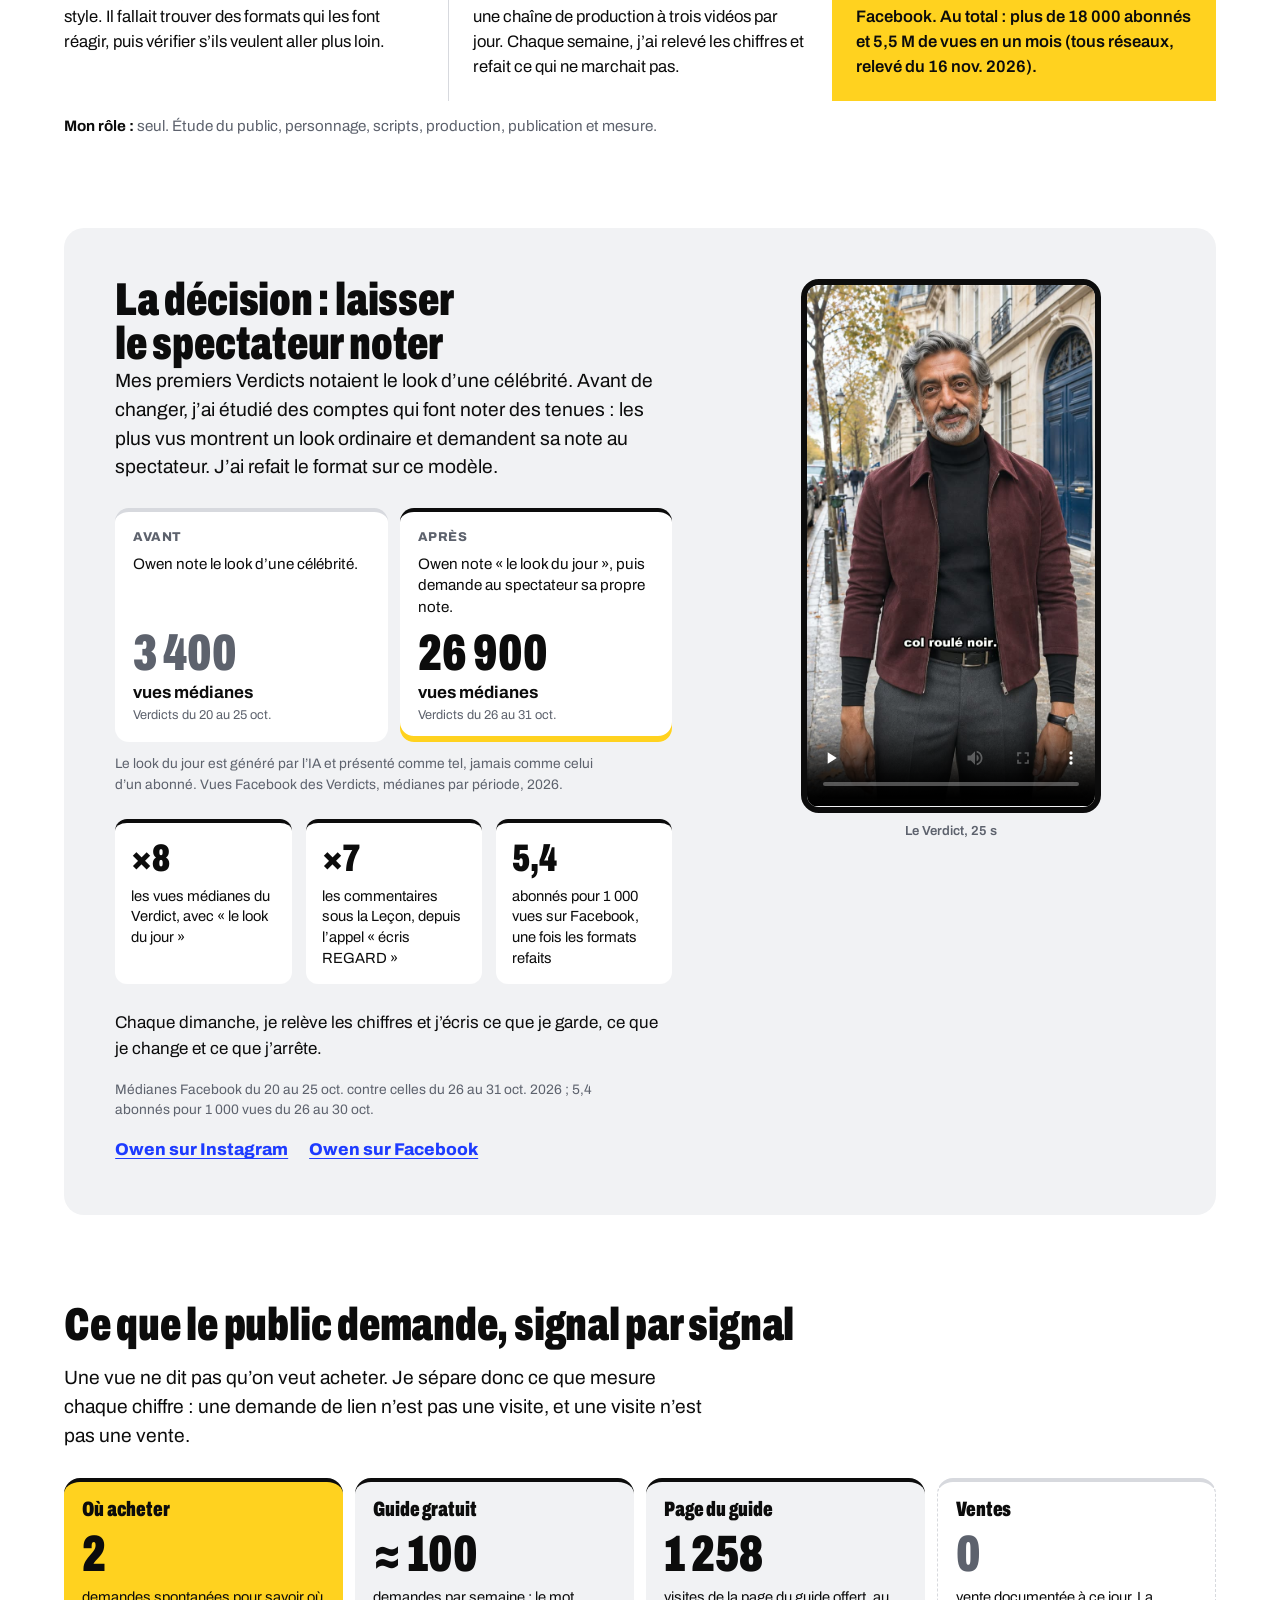
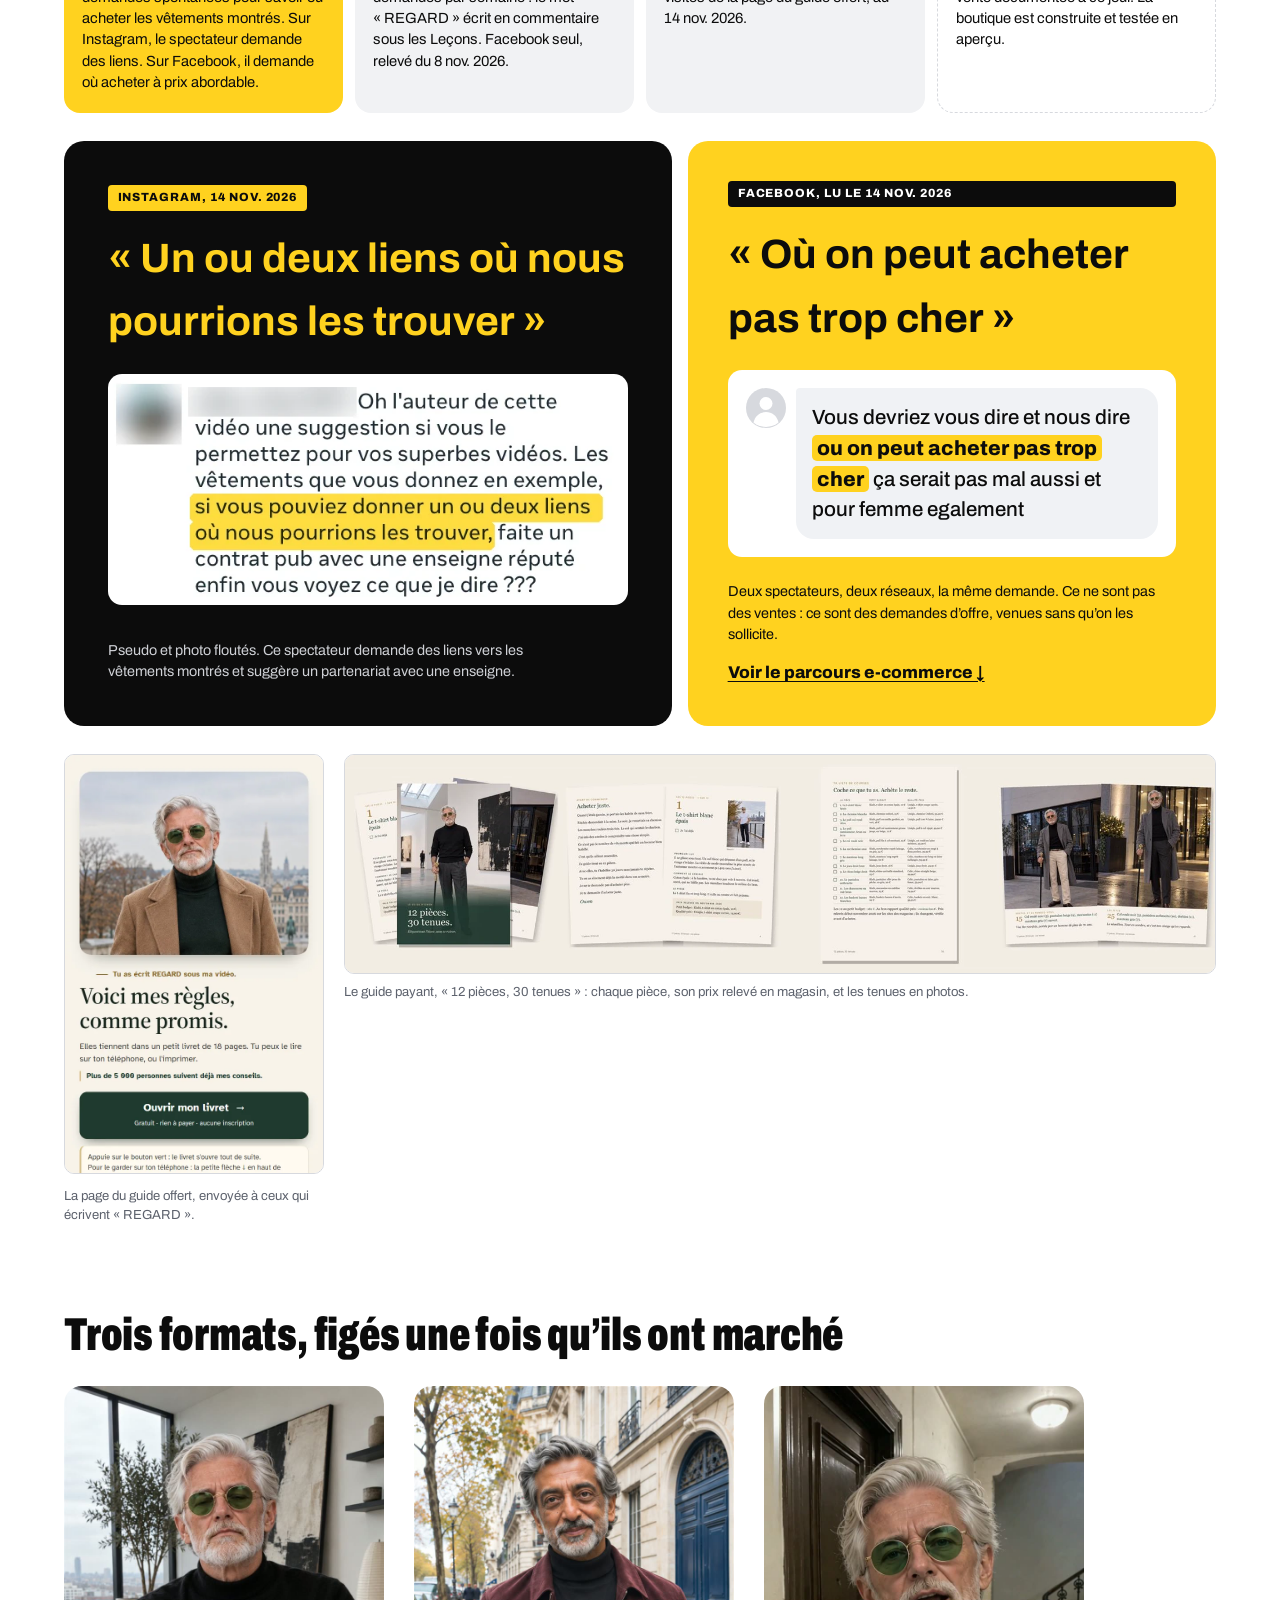
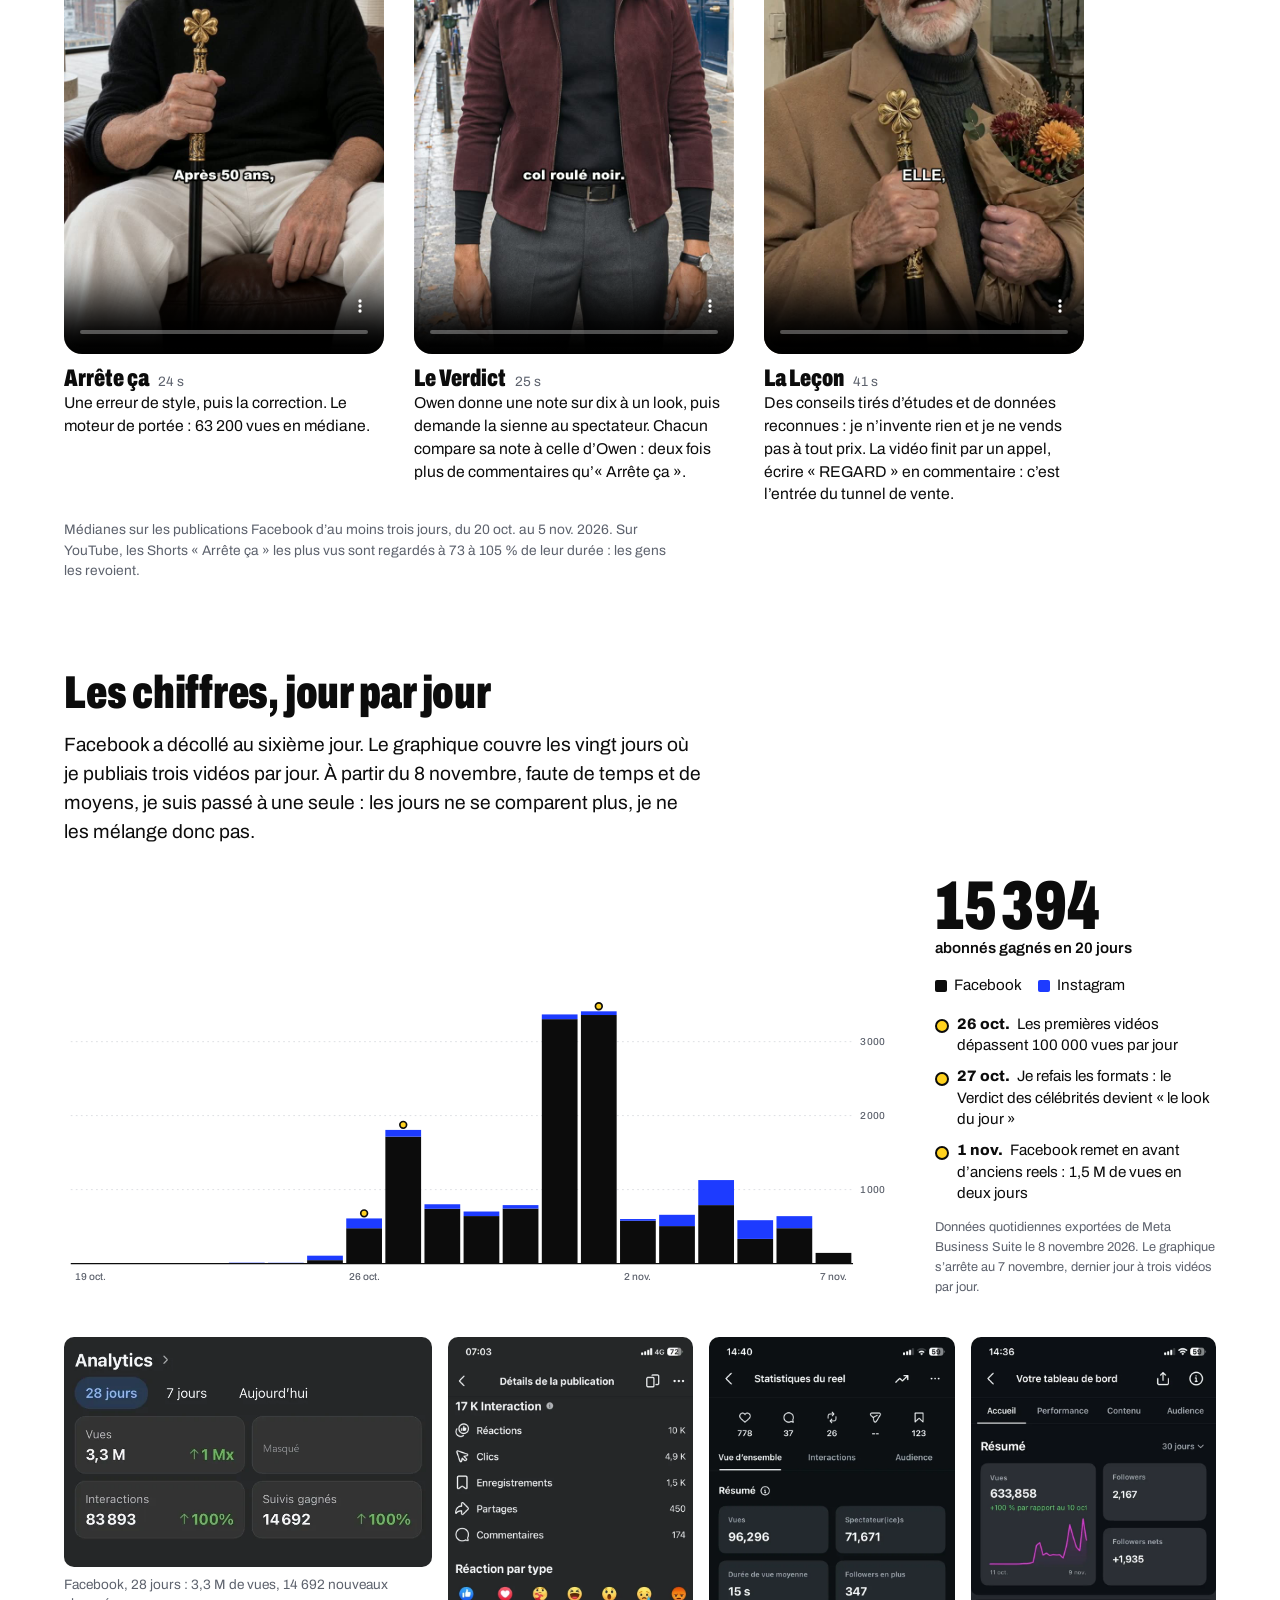
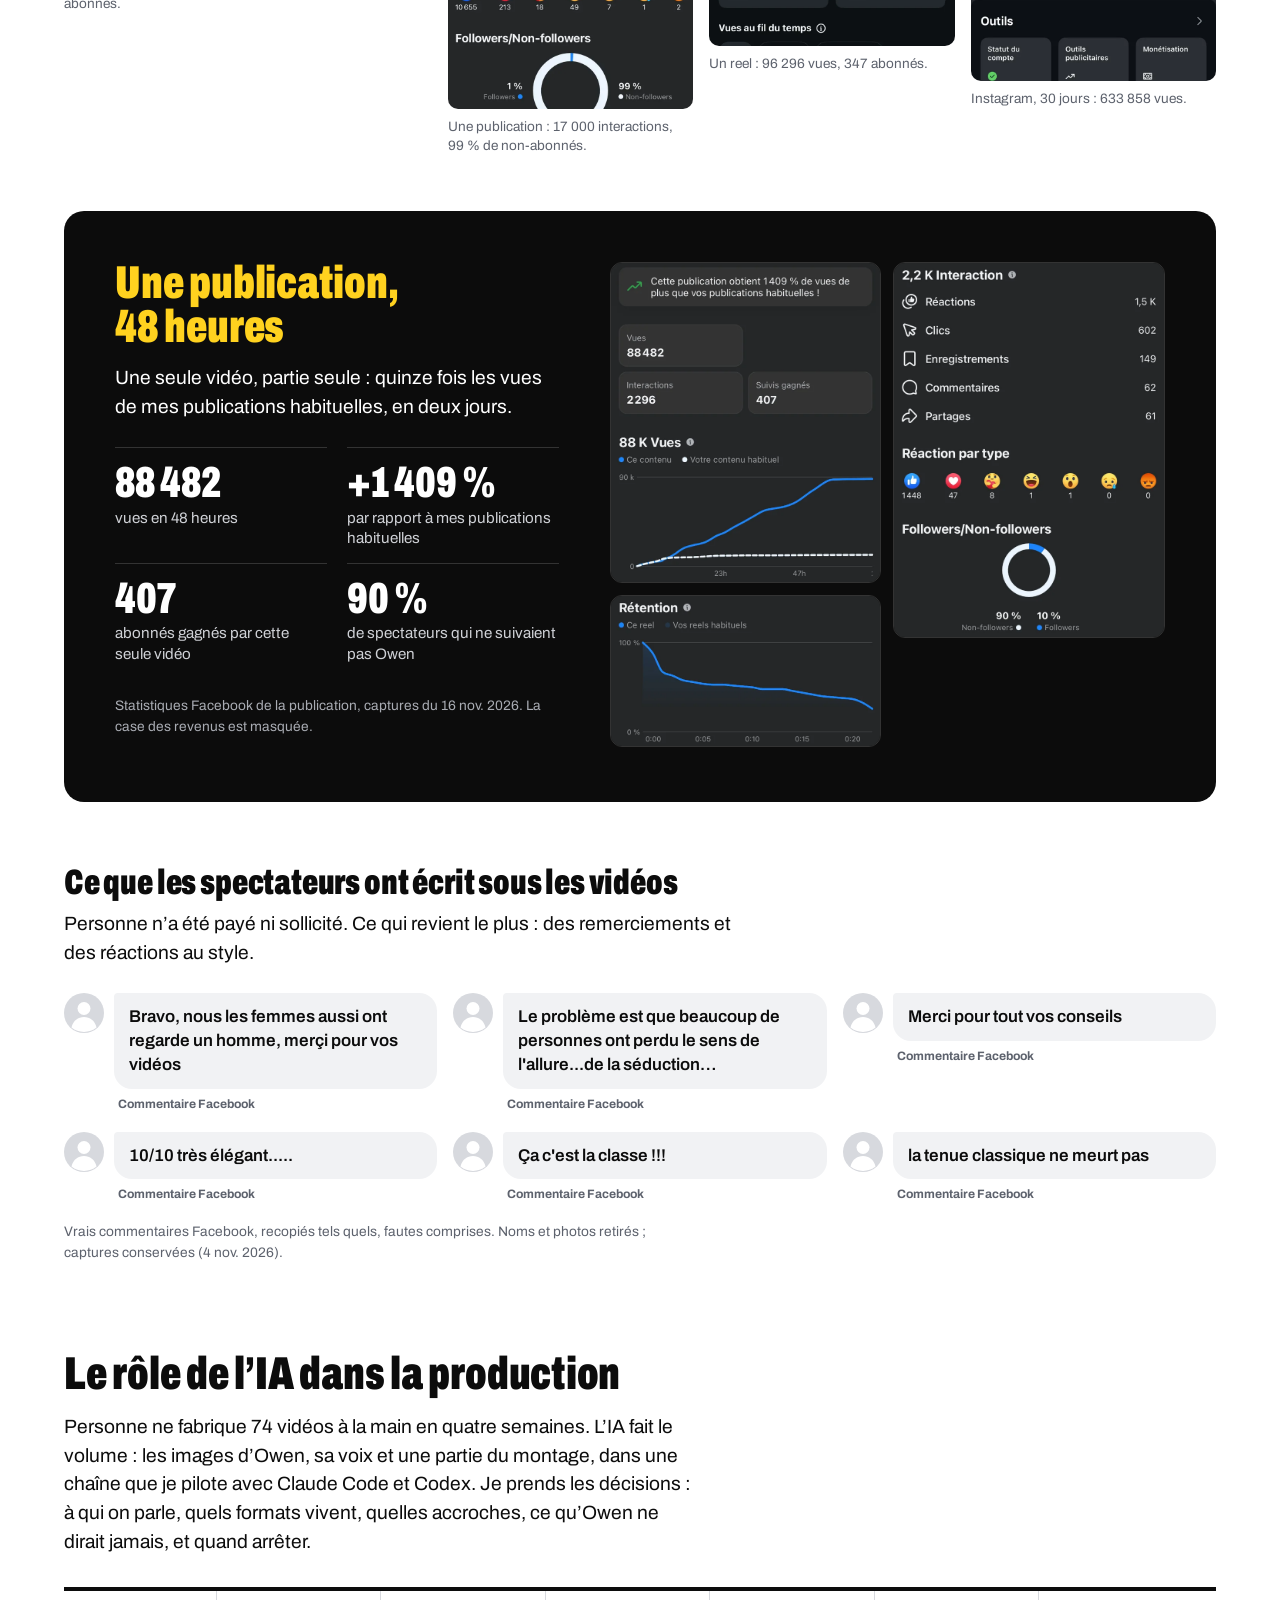
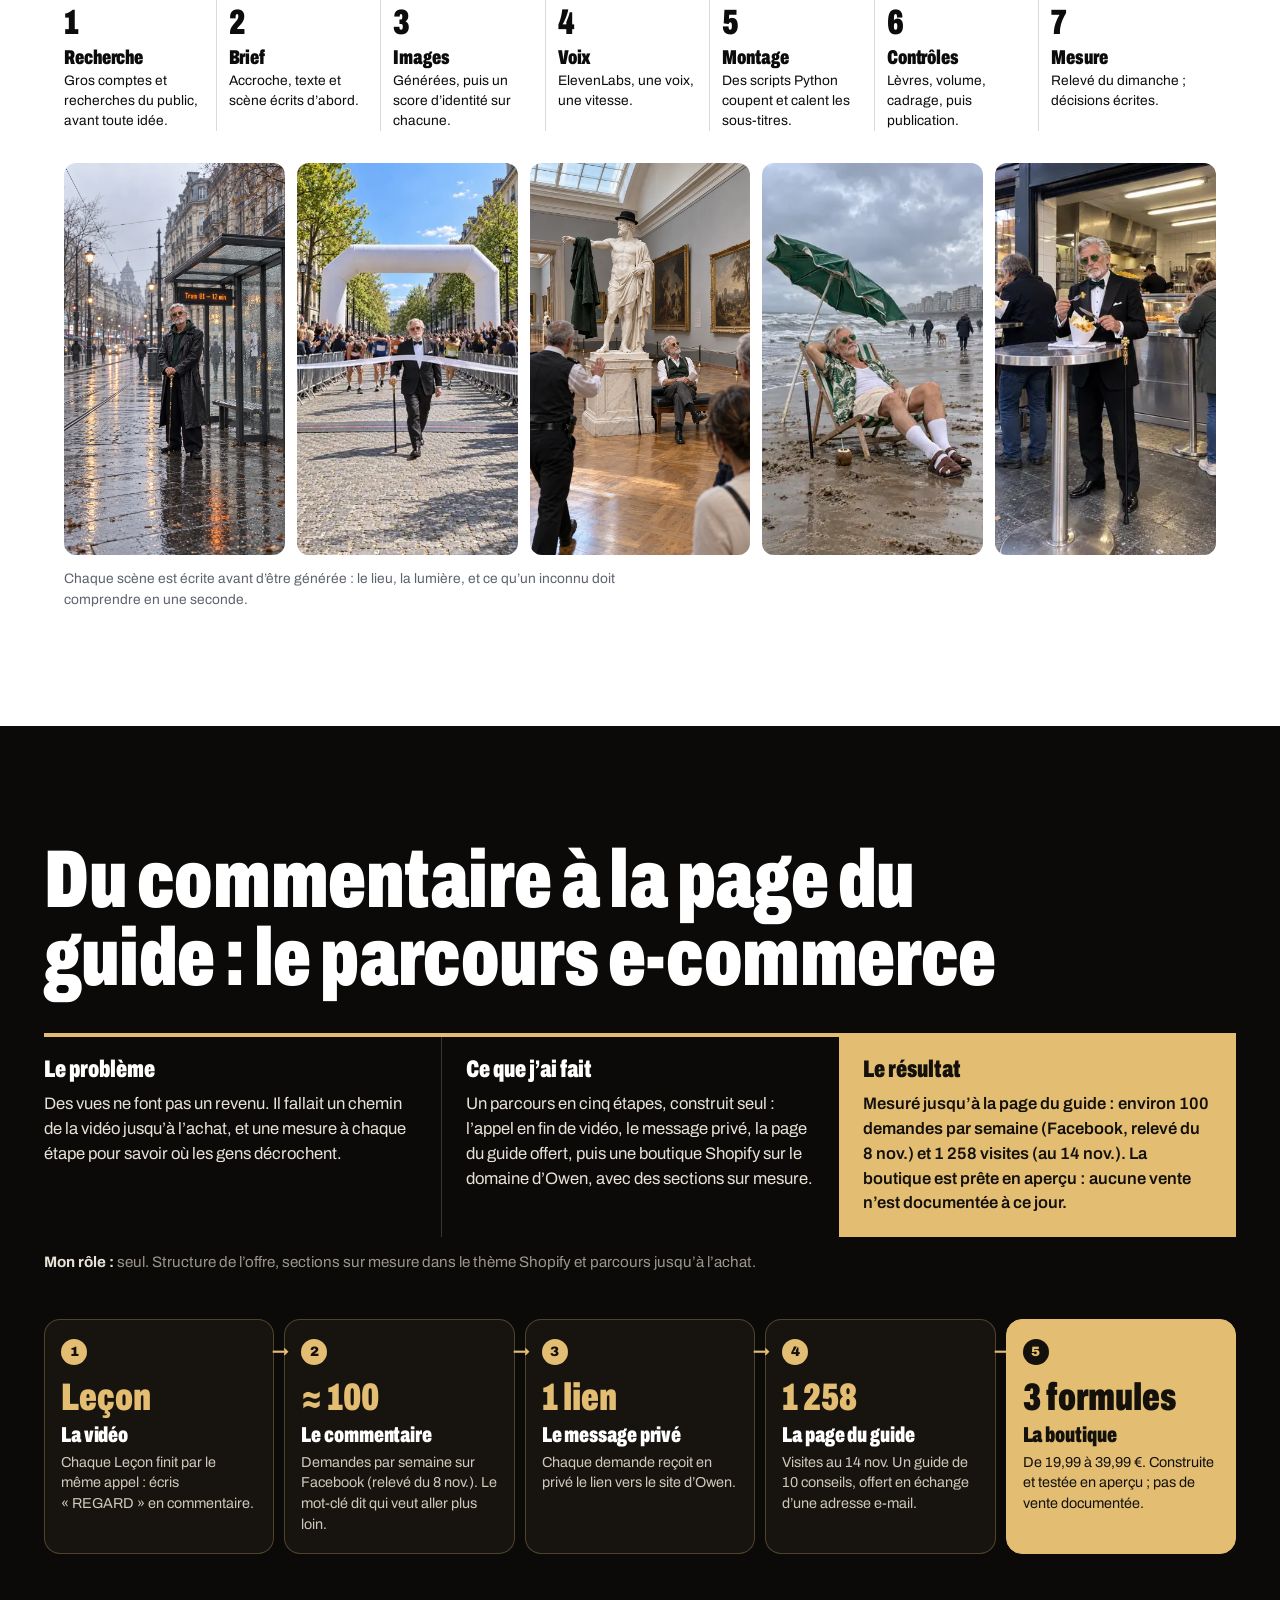
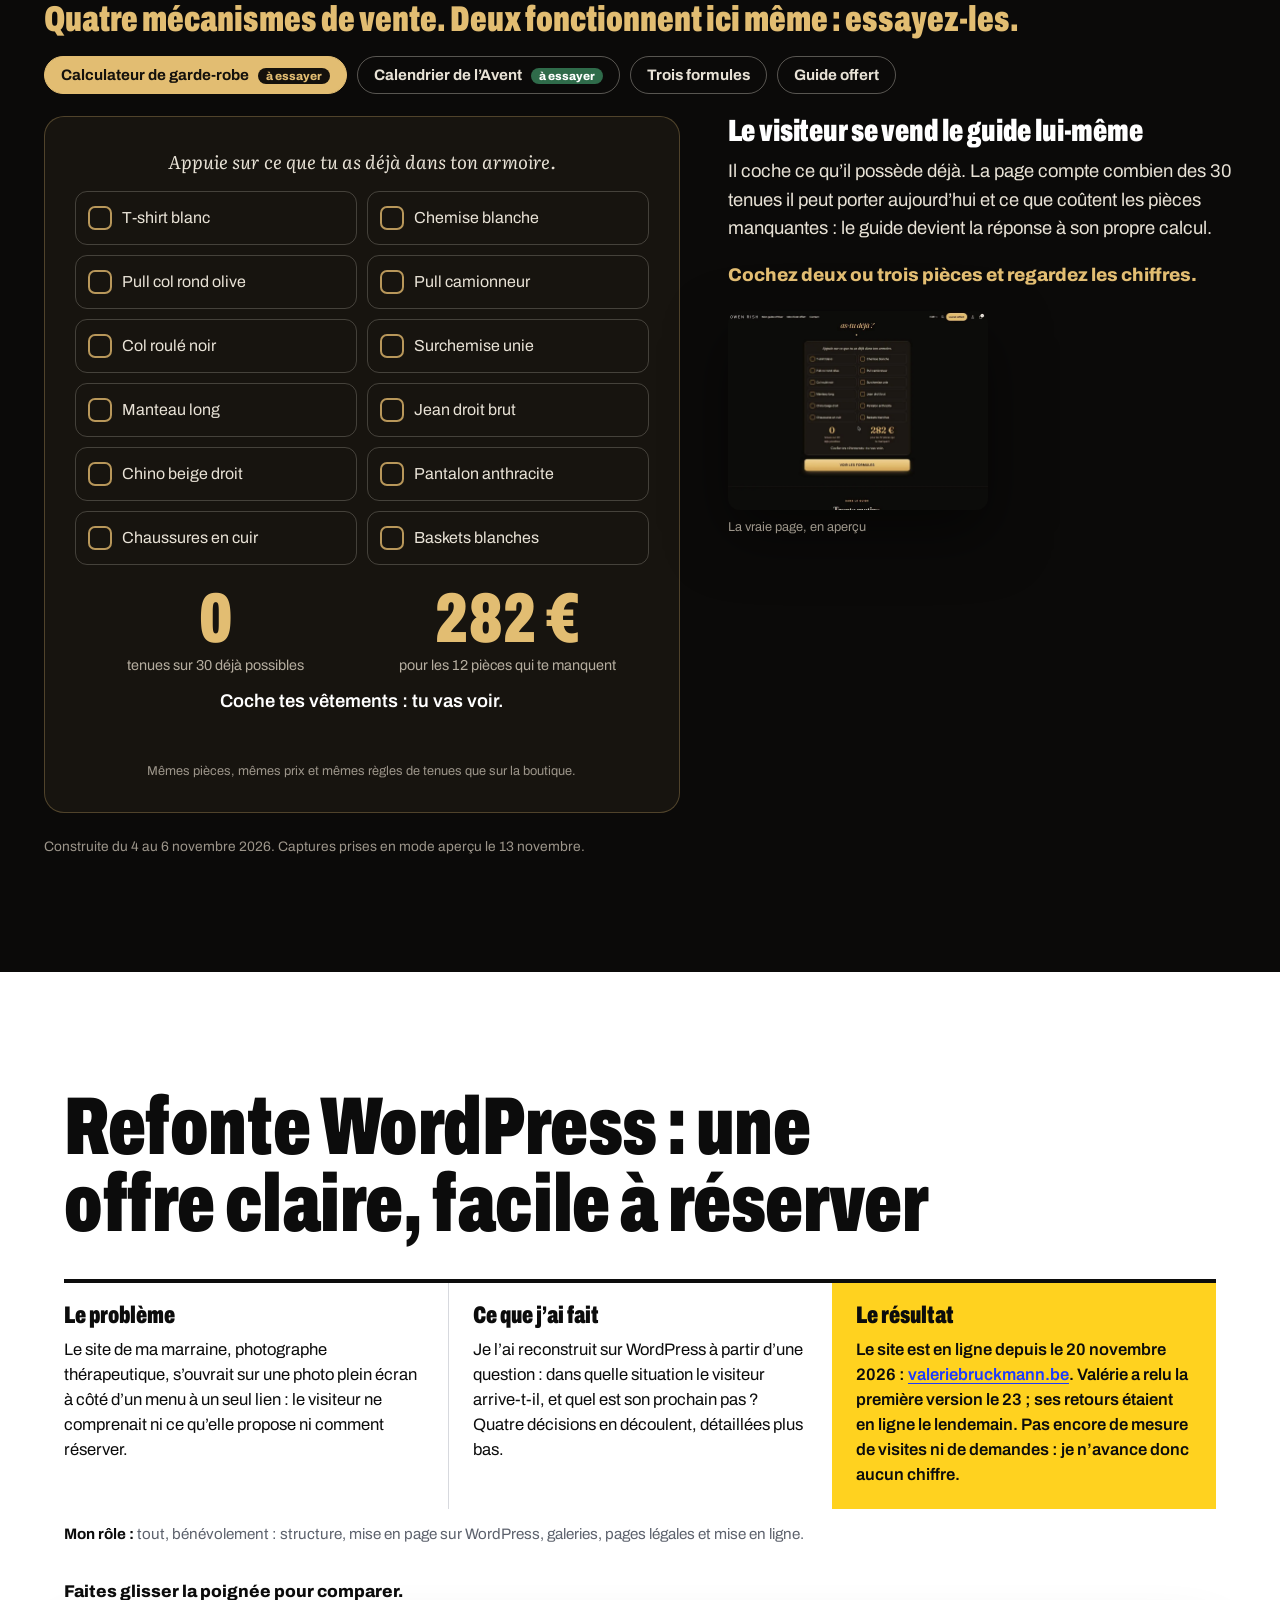
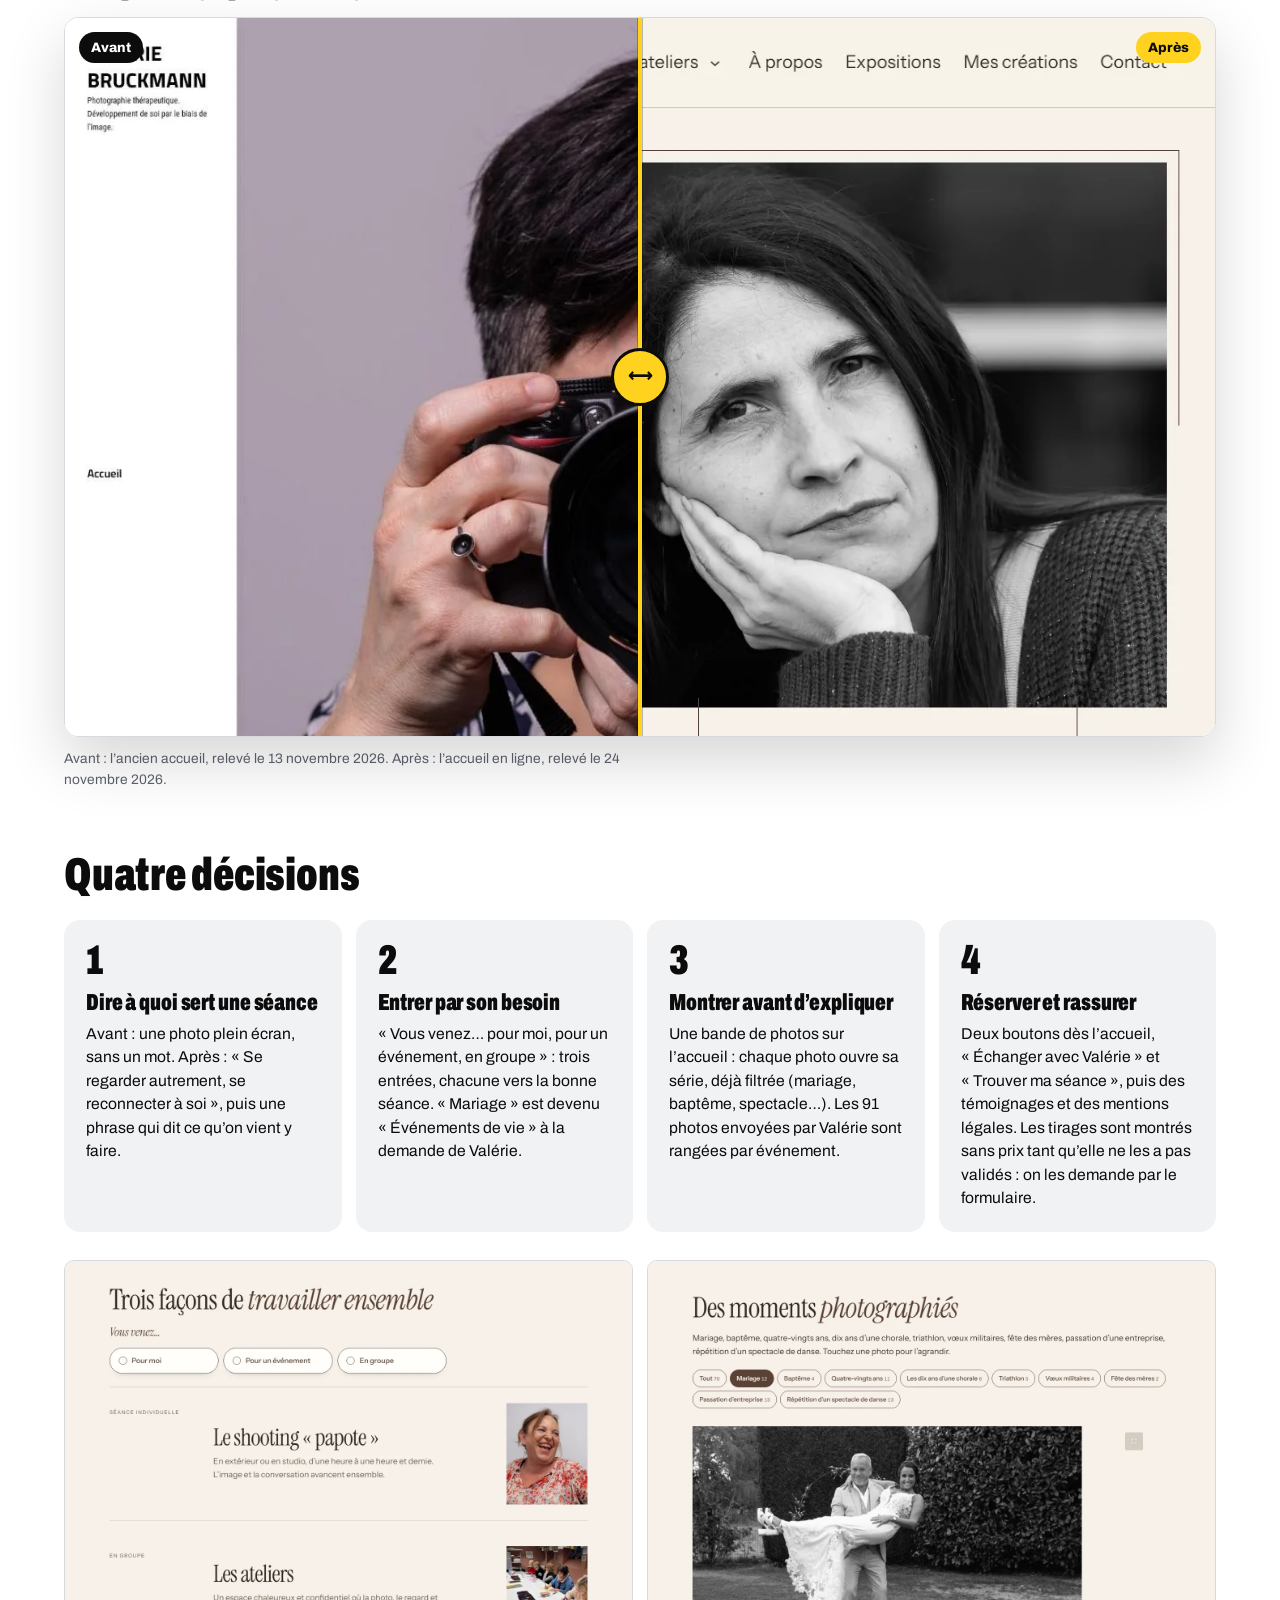
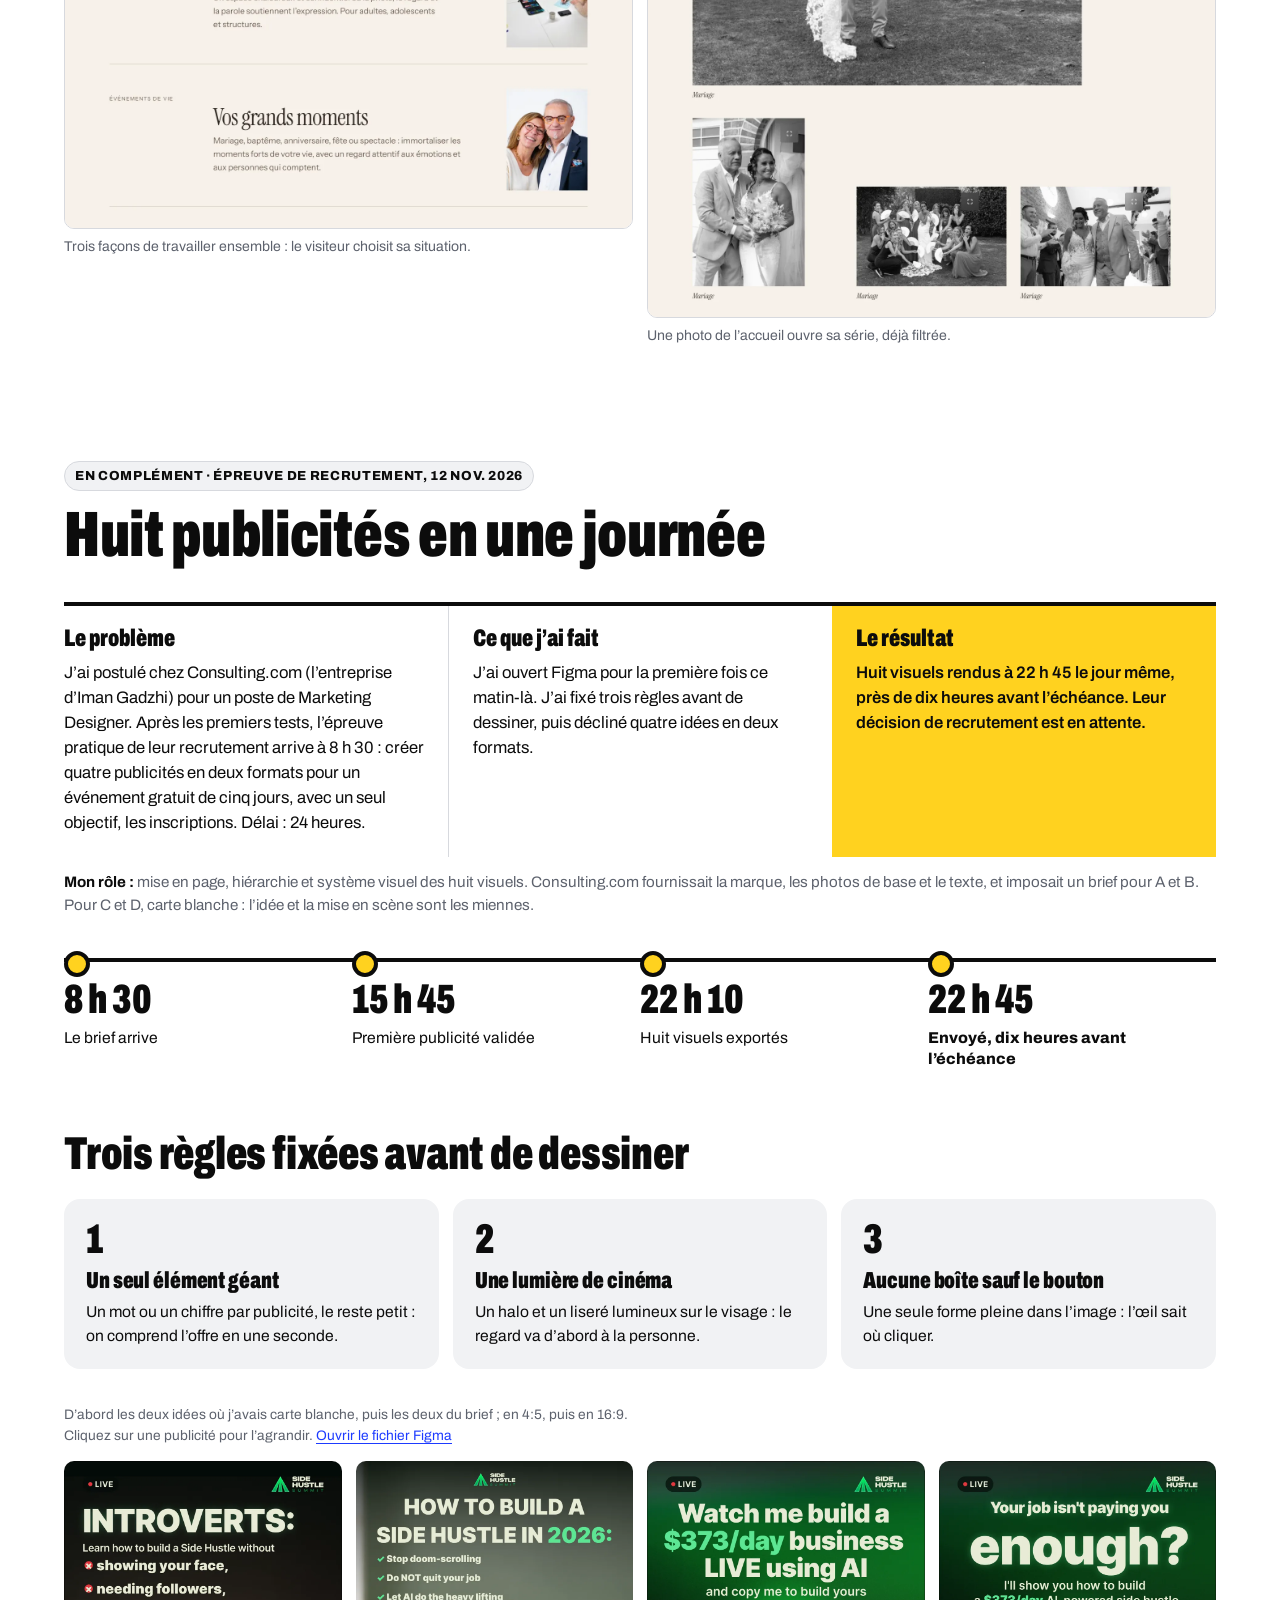
==== commit 6b526367: "Site de la marraine : captures du 24/11, vitrine sans prix, retours de Valérie" ====
--- a/fr/index.html
+++ b/fr/index.html
@@ -66,7 +66,7 @@
 <section id="how" class="how-sec" aria-labelledby="how-title">
   <h2 id="how-title">Ma façon de travailler</h2>
   <p class="lede how-p">Quatre choses que vous pouvez attendre de moi dans une équipe. Chacune renvoie à sa preuve sur cette page.</p>
-  <ul class="how"><li><b>01</b><h3>J’apprends vite</h3><p>Le 12 novembre, j’ai ouvert Figma pour la première fois à 8 h 30. À 22 h 45, j’envoyais huit publicités pour une épreuve de recrutement.</p><a class="more" href="#ads">L’épreuve ↓</a></li><li><b>02</b><h3>Je suis à l’écoute</h3><p>Je lis ce que le public écrit et je le note tel quel : c’est ainsi que j’ai relevé les demandes « où acheter » sous les vidéos d’Owen. Pour le site de ma marraine, je suis parti de la situation de ses visiteurs.</p><a class="more" href="#demande">Les demandes ↓</a></li><li><b>03</b><h3>Je me remets en question</h3><p>Chaque dimanche, j’écris ce que je garde, ce que je change et ce que j’arrête. Le Verdict ne marchait pas : je l’ai refait, et il est passé de 3&nbsp;400 à 26&nbsp;900 vues médianes.</p><a class="more" href="#verdict">La décision ↓</a></li><li><b>04</b><h3>Je prends des initiatives</h3><p>Personne ne m’a demandé Owen : j’ai lancé le compte seul, de zéro, avec sa production, son guide et sa boutique. J’ai aussi refait bénévolement le site de ma marraine.</p><a class="more" href="#owen">Le cas Owen ↓</a></li></ul>
+  <ul class="how"><li><b>01</b><h3>J’apprends vite</h3><p>Le 12 novembre, j’ai ouvert Figma pour la première fois à 8 h 30. À 22 h 45, j’envoyais huit publicités pour une épreuve de recrutement.</p><a class="more" href="#ads">L’épreuve ↓</a></li><li><b>02</b><h3>Je suis à l’écoute</h3><p>Je lis ce que le public écrit et je le note tel quel : c’est ainsi que j’ai relevé les demandes « où acheter » sous les vidéos d’Owen. Pour le site de ma marraine, je suis parti de la situation de ses visiteurs, puis j’ai intégré ses retours sur la première version.</p><a class="more" href="#demande">Les demandes ↓</a></li><li><b>03</b><h3>Je me remets en question</h3><p>Chaque dimanche, j’écris ce que je garde, ce que je change et ce que j’arrête. Le Verdict ne marchait pas : je l’ai refait, et il est passé de 3&nbsp;400 à 26&nbsp;900 vues médianes.</p><a class="more" href="#verdict">La décision ↓</a></li><li><b>04</b><h3>Je prends des initiatives</h3><p>Personne ne m’a demandé Owen : j’ai lancé le compte seul, de zéro, avec sa production, son guide et sa boutique. J’ai aussi refait bénévolement le site de ma marraine.</p><a class="more" href="#owen">Le cas Owen ↓</a></li></ul>
 </section>
 
 <section id="owen" class="proj" aria-labelledby="owen-title">
@@ -142,7 +142,7 @@
 
 <section id="web" class="proj web" aria-labelledby="web-title">
   <h2 id="web-title">Refonte WordPress : une offre claire, facile à réserver</h2>
-  <dl class="fiche"><div><dt>Le problème</dt><dd>Le site de ma marraine, photographe thérapeutique, s’ouvrait sur une photo plein écran à côté d’un menu à un seul lien : le visiteur ne comprenait ni ce qu’elle propose ni comment réserver.</dd></div><div><dt>Ce que j’ai fait</dt><dd>Je l’ai reconstruit sur WordPress à partir d’une question : dans quelle situation le visiteur arrive-t-il, et quel est son prochain pas ? Quatre décisions en découlent, détaillées plus bas.</dd></div><div class="res"><dt>Le résultat</dt><dd>Le site est livré et en ligne : <a href="https://valeriebruckmann.be/" target="_blank" rel="noopener">valeriebruckmann.be</a>. Pas encore de mesure de visites ni de demandes : je n’avance donc aucun chiffre.</dd></div></dl><p class="role"><b>Mon rôle :</b> tout, bénévolement (structure, mise en page sur WordPress, boutique et cadre légal).</p>
+  <dl class="fiche"><div><dt>Le problème</dt><dd>Le site de ma marraine, photographe thérapeutique, s’ouvrait sur une photo plein écran à côté d’un menu à un seul lien : le visiteur ne comprenait ni ce qu’elle propose ni comment réserver.</dd></div><div><dt>Ce que j’ai fait</dt><dd>Je l’ai reconstruit sur WordPress à partir d’une question : dans quelle situation le visiteur arrive-t-il, et quel est son prochain pas ? Quatre décisions en découlent, détaillées plus bas.</dd></div><div class="res"><dt>Le résultat</dt><dd>Le site est en ligne depuis le 20 novembre 2026 : <a href="https://valeriebruckmann.be/" target="_blank" rel="noopener">valeriebruckmann.be</a>. Valérie a relu la première version le 23 ; ses retours étaient en ligne le lendemain. Pas encore de mesure de visites ni de demandes : je n’avance donc aucun chiffre.</dd></div></dl><p class="role"><b>Mon rôle :</b> tout, bénévolement : structure, mise en page sur WordPress, galeries, pages légales et mise en ligne.</p>
   <p class="hint">Faites glisser la poignée pour comparer.</p>
   <div class="ba" style="--pos:50%">
     <img class="ba-after" src="../assets/cue-after.webp" width="1288" height="805" alt="Nouvel accueil : à quoi sert une séance, deux boutons clairs" loading="lazy">
@@ -150,12 +150,12 @@
     <span class="ba-tag l">Avant</span><span class="ba-tag r">Après</span><span class="ba-handle" aria-hidden="true"></span>
     <input type="range" min="0" max="100" value="50" aria-label="Comparer l’ancien et le nouvel accueil">
   </div>
-  <p class="note">Avant : l’ancien accueil, relevé le 13 novembre 2026. Après : la nouvelle version, en ligne depuis novembre 2026.</p>
+  <p class="note">Avant : l’ancien accueil, relevé le 13 novembre 2026. Après : l’accueil en ligne, relevé le 24 novembre 2026.</p>
   <h3 class="sub-h">Quatre décisions</h3>
-  <ol class="rules four"><li><h4>Dire à quoi sert une séance</h4><p>Avant : une photo plein écran, sans un mot. Après : « Se regarder autrement, se reconnecter à soi », puis une phrase qui dit ce qu’on vient y faire.</p></li><li><h4>Entrer par son besoin</h4><p>« Vous venez… pour moi, pour un mariage, en groupe » : trois entrées, chacune vers la bonne séance.</p></li><li><h4>Réserver dès l’accueil</h4><p>Deux boutons en haut de page : « Échanger avec Valérie », vers le contact, et « Trouver ma séance », vers les formules. L’appel revient en bas de page.</p></li><li><h4>Vendre et rassurer</h4><p>Une boutique de tirages, des témoignages, des mentions légales et un bandeau cookies : le site peut encaisser et il est en règle.</p></li></ol>
+  <ol class="rules four"><li><h4>Dire à quoi sert une séance</h4><p>Avant : une photo plein écran, sans un mot. Après : « Se regarder autrement, se reconnecter à soi », puis une phrase qui dit ce qu’on vient y faire.</p></li><li><h4>Entrer par son besoin</h4><p>« Vous venez… pour moi, pour un événement, en groupe » : trois entrées, chacune vers la bonne séance. « Mariage » est devenu « Événements de vie » à la demande de Valérie.</p></li><li><h4>Montrer avant d’expliquer</h4><p>Une bande de photos sur l’accueil : chaque photo ouvre sa série, déjà filtrée (mariage, baptême, spectacle…). Les 91 photos envoyées par Valérie sont rangées par événement.</p></li><li><h4>Réserver et rassurer</h4><p>Deux boutons dès l’accueil, « Échanger avec Valérie » et « Trouver ma séance », puis des témoignages et des mentions légales. Les tirages sont montrés sans prix tant qu’elle ne les a pas validés : on les demande par le formulaire.</p></li></ol>
   <div class="web-shots">
-    <figure><img src="../assets/cue-paths.webp" width="1400" height="1118" alt="" loading="lazy"><figcaption>Trois façons de travailler ensemble : le visiteur choisit sa situation.</figcaption></figure>
-    <figure><img src="../assets/cue-shop.webp" width="1400" height="1361" alt="" loading="lazy"><figcaption>La boutique de tirages.</figcaption></figure>
+    <figure><img src="../assets/cue-paths.webp" width="1400" height="1400" alt="" loading="lazy"><figcaption>Trois façons de travailler ensemble : le visiteur choisit sa situation.</figcaption></figure>
+    <figure><img src="../assets/cue-planche.webp" width="1400" height="1620" alt="" loading="lazy"><figcaption>Une photo de l’accueil ouvre sa série, déjà filtrée.</figcaption></figure>
   </div>
 </section>
 
